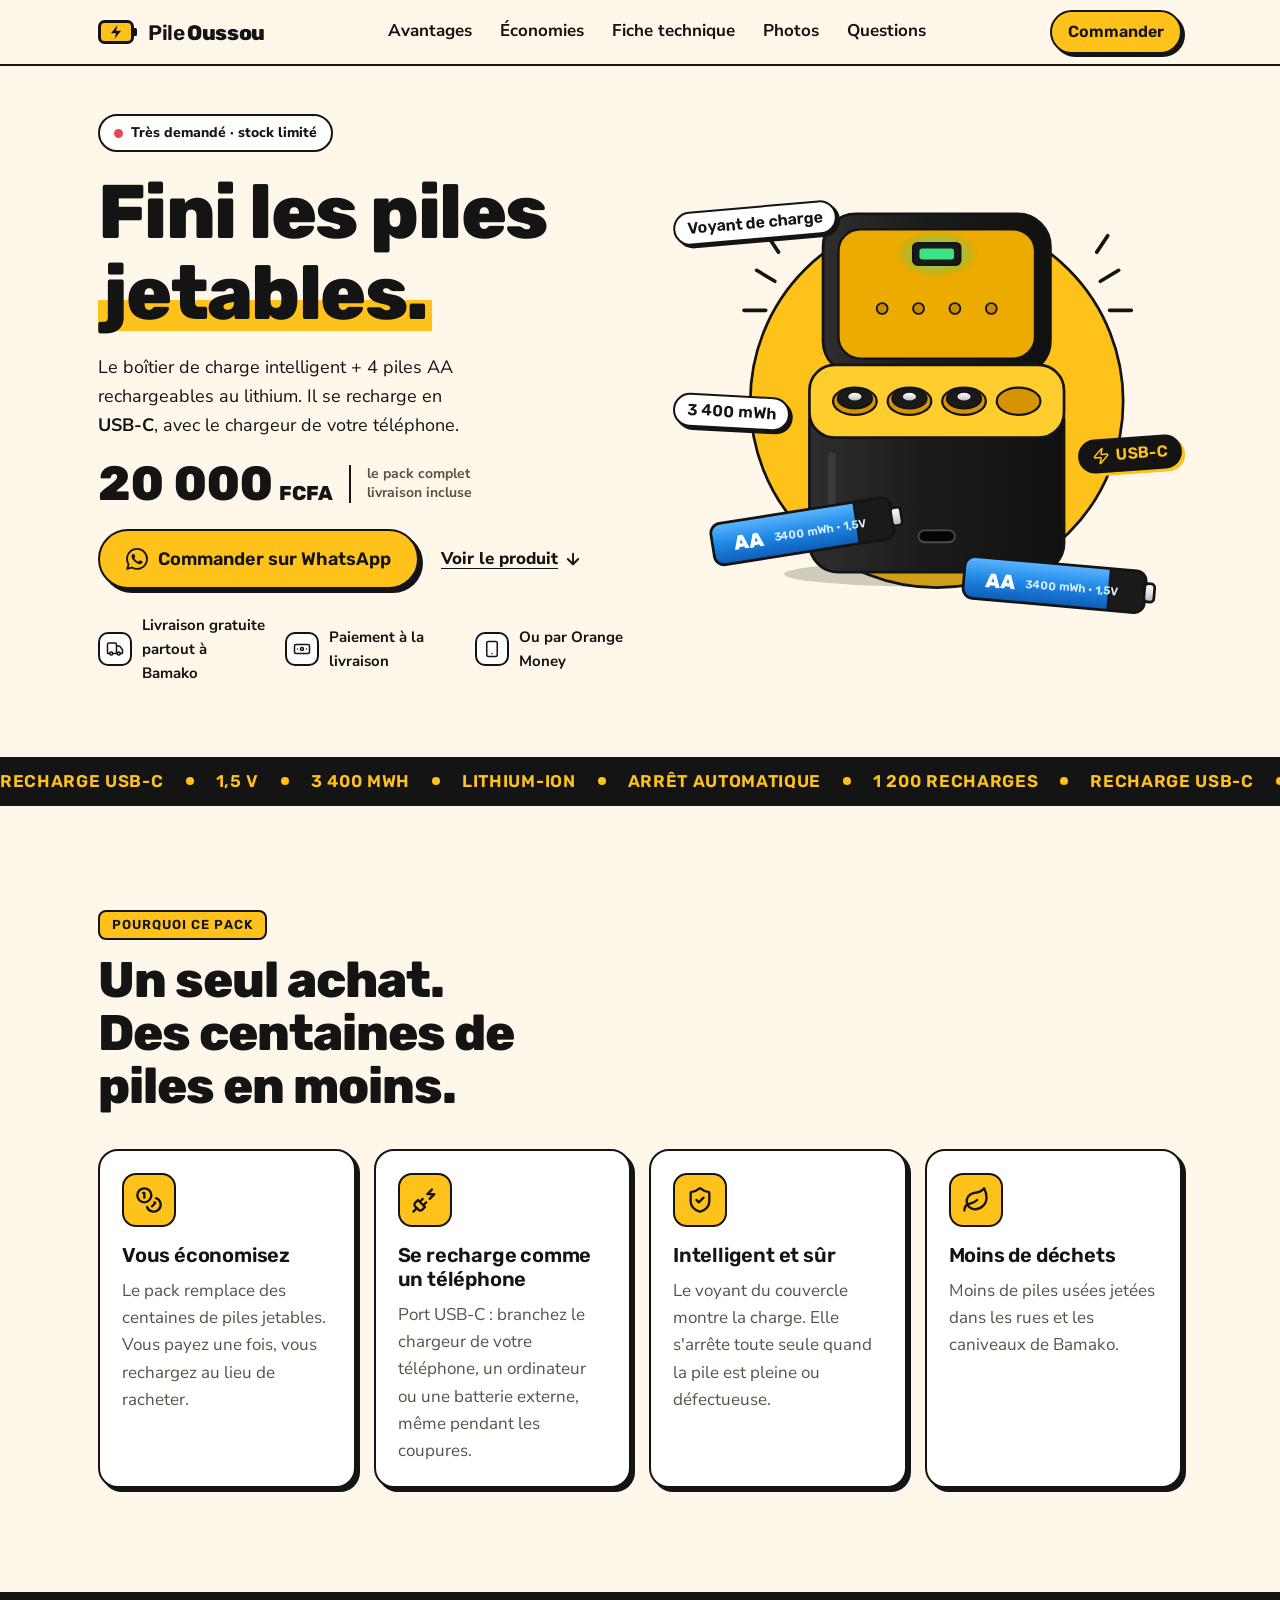
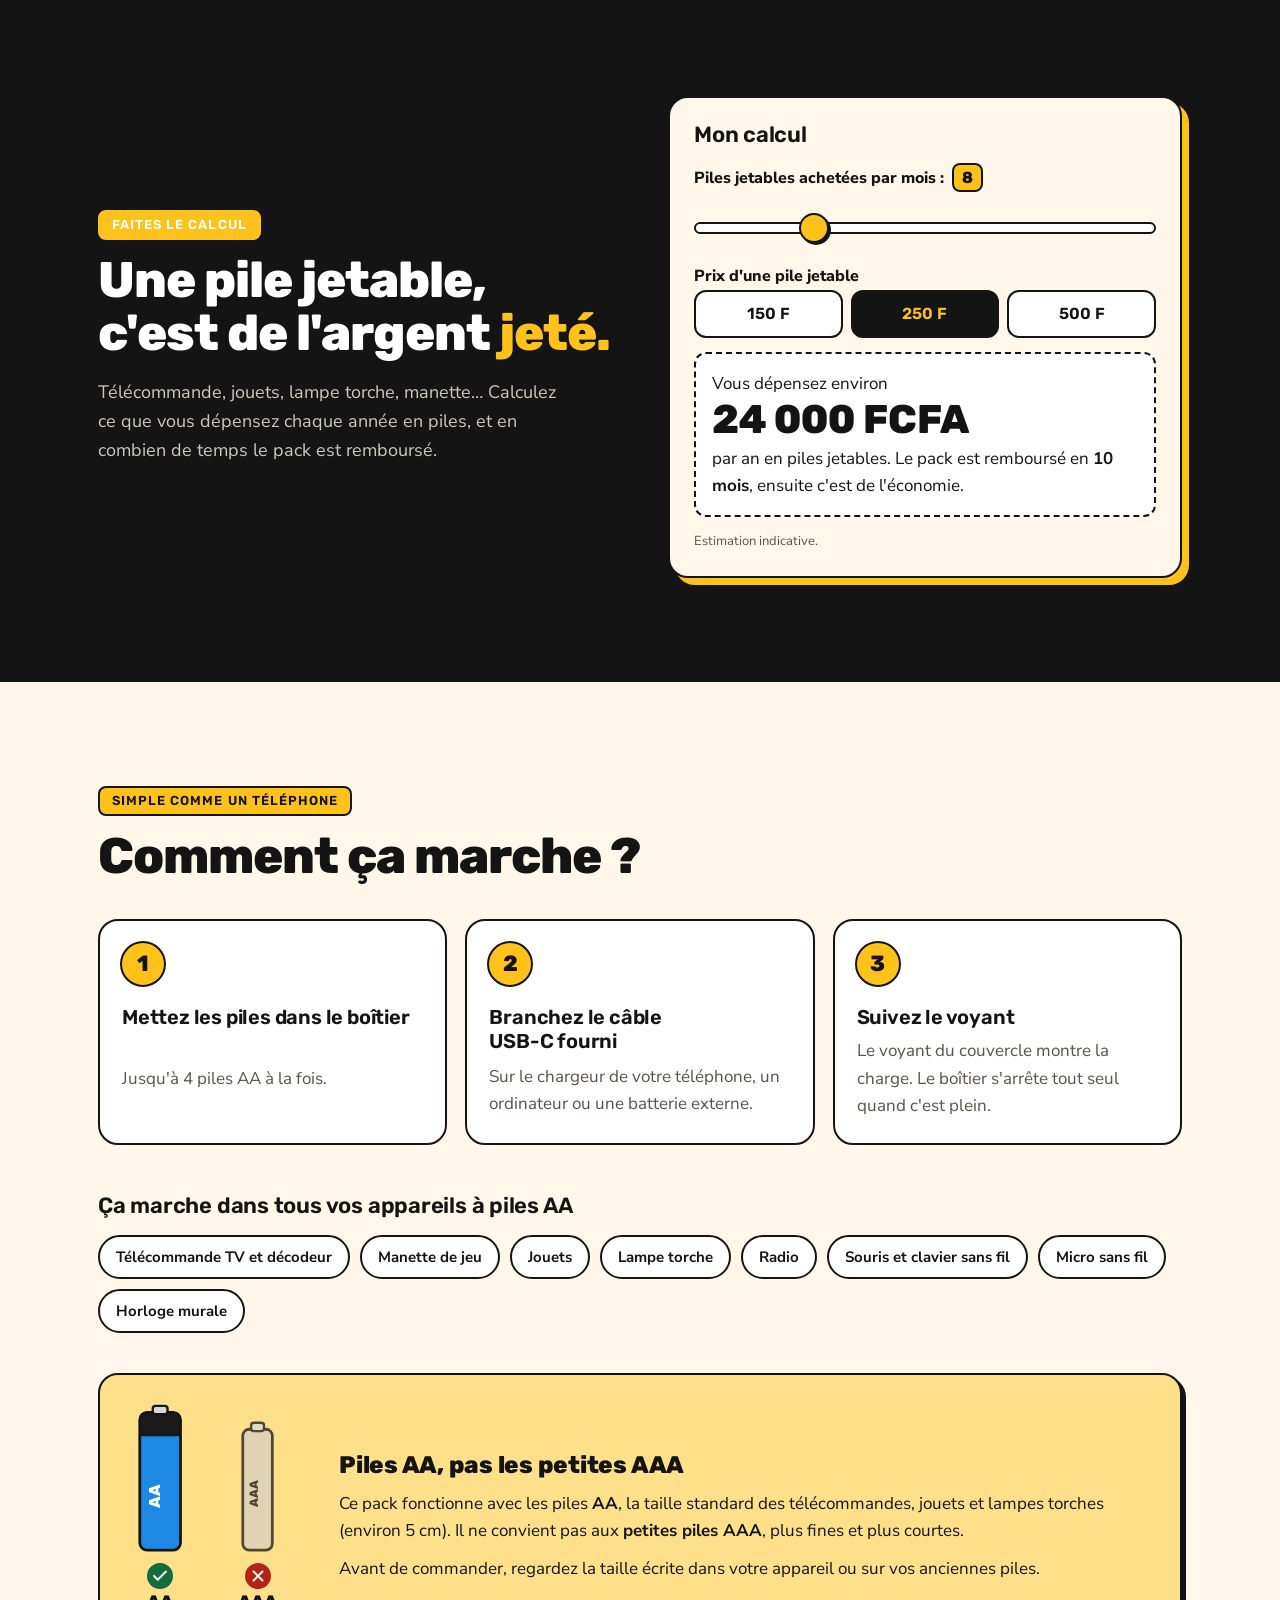
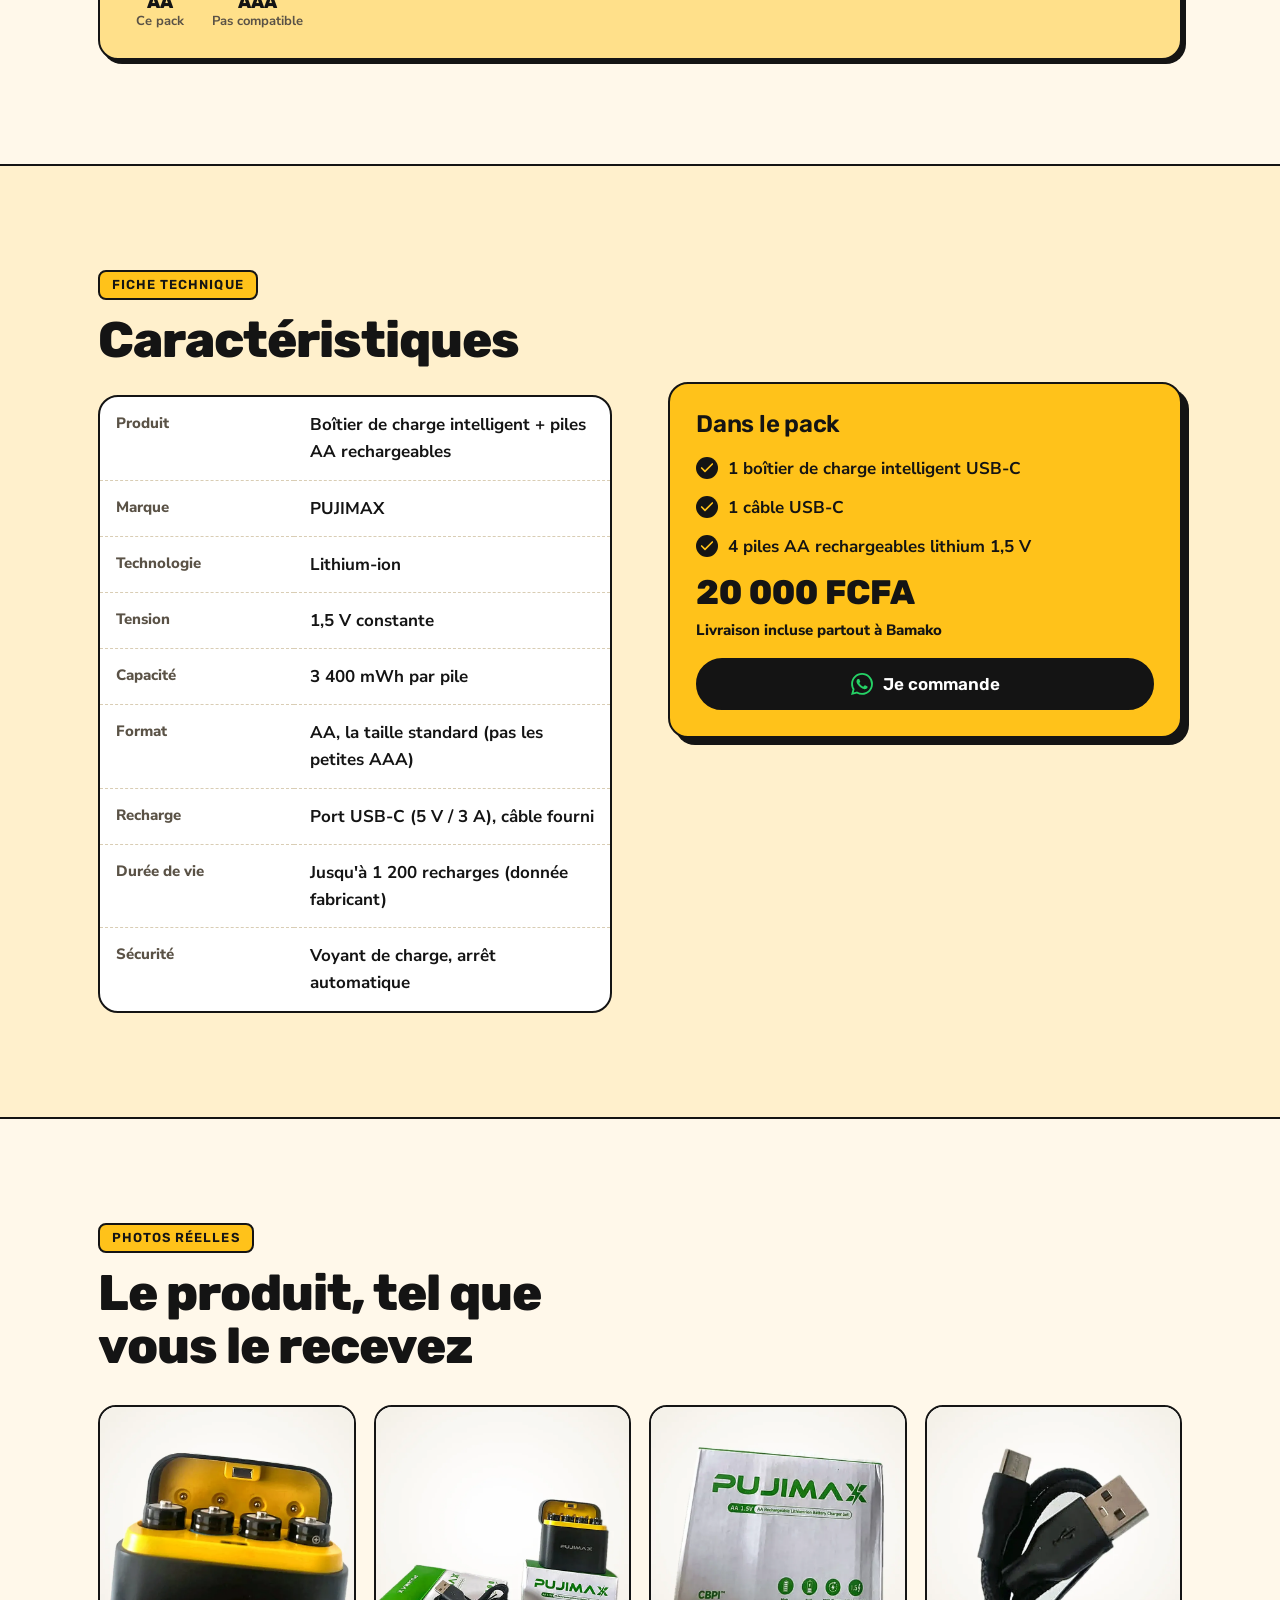
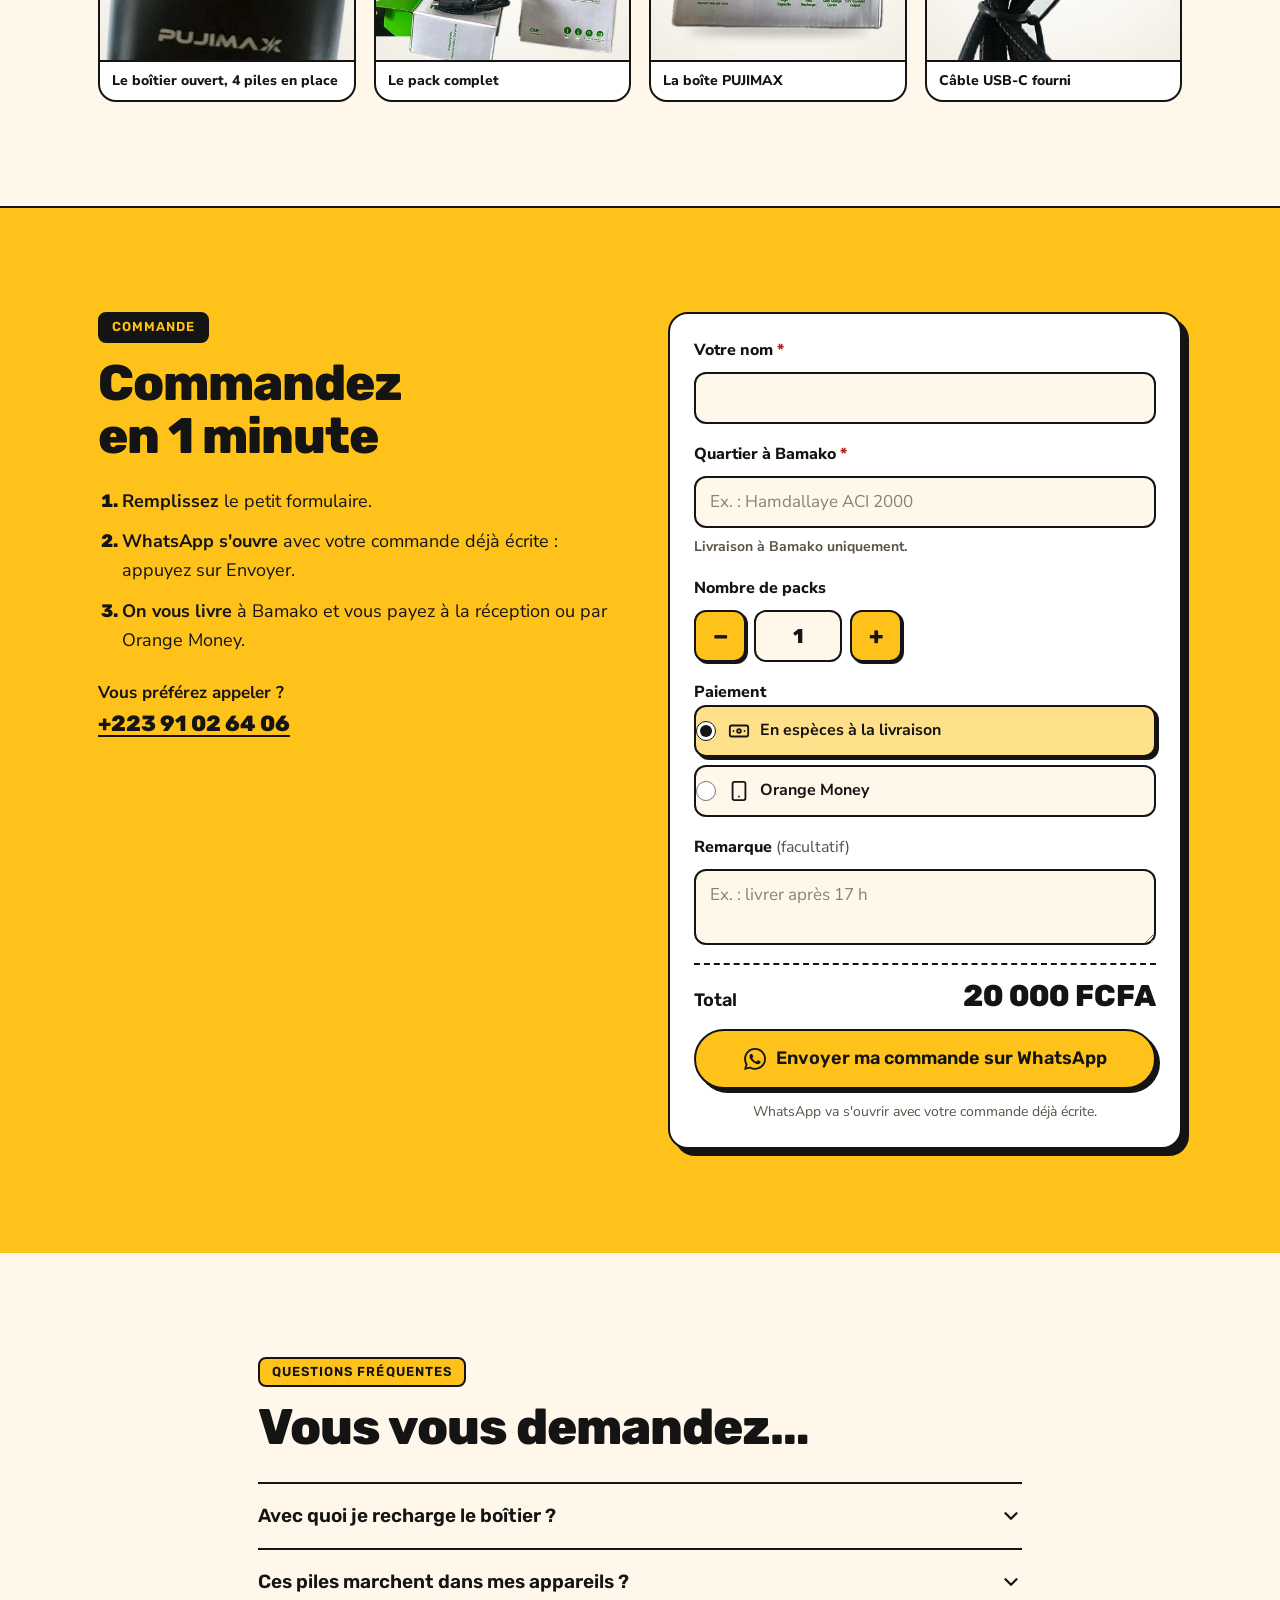
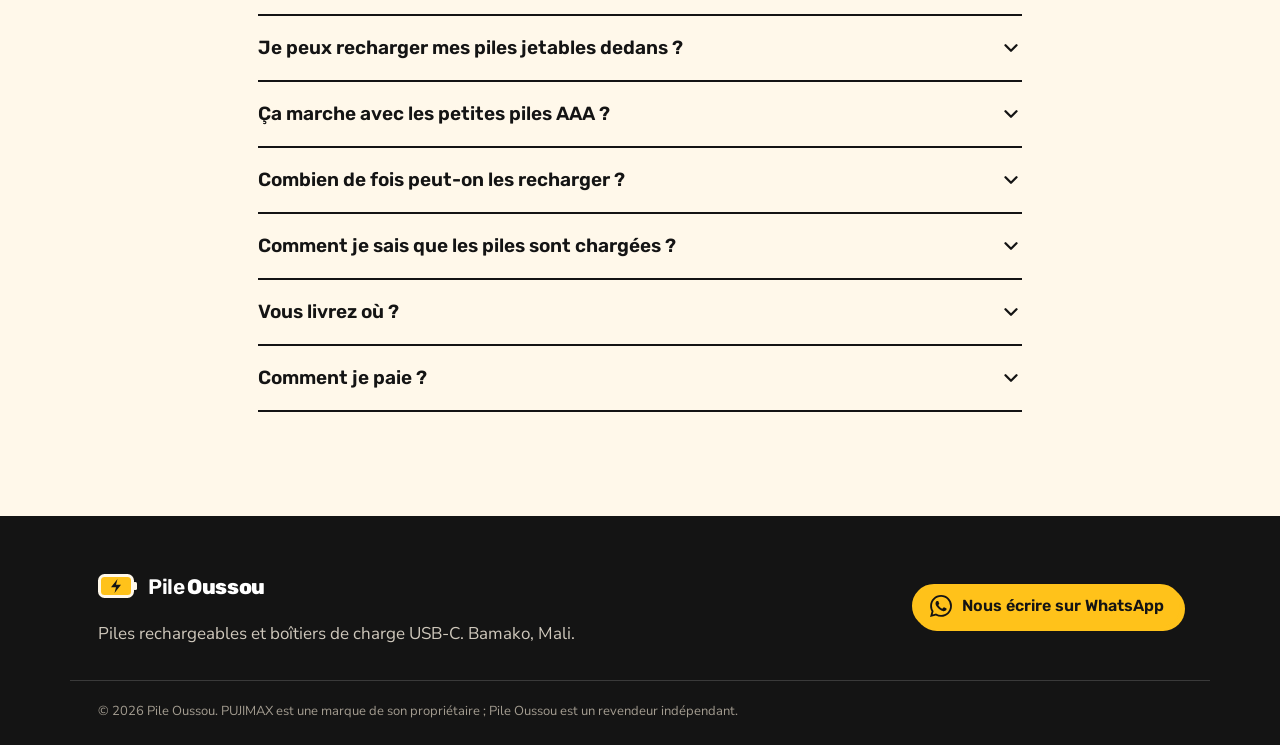
==== index.html @ 1f2e2980 "Vraies photos PUJIMAX retouchées, livraison incluse, câble USB-C fourni - Section photos remise avec" ====
<!doctype html>
<html lang="fr">
<head>
  <meta charset="utf-8">
  <meta name="viewport" content="width=device-width, initial-scale=1">
  <title>Pile Oussou — Piles AA rechargeables USB-C à Bamako</title>
  <meta name="description" content="Boîtier de charge intelligent USB-C + piles AA rechargeables au lithium. Arrêtez d'acheter des piles jetables. Livraison à Bamako, commande sur WhatsApp.">
  <meta name="theme-color" content="#FFF8EA">

  <!-- Aperçu quand le lien est partagé sur WhatsApp / Facebook.
       Si le site change d'adresse (nom de domaine), mettre à jour og:url et og:image. -->
  <meta property="og:type" content="website">
  <meta property="og:locale" content="fr_FR">
  <meta property="og:url" content="https://viudesdominique12-droid.github.io/pile-oussou/">
  <meta property="og:title" content="Fini les piles jetables — Pile Oussou, Bamako">
  <meta property="og:description" content="Boîtier de charge USB-C + piles AA rechargeables au lithium. Livraison à Bamako, commande sur WhatsApp.">
  <meta property="og:image" content="https://viudesdominique12-droid.github.io/pile-oussou/img/og-image.jpg">
  <meta property="og:image:width" content="1200">
  <meta property="og:image:height" content="630">

  <link rel="icon" href="img/favicon.svg" type="image/svg+xml">
  <link rel="preconnect" href="https://fonts.googleapis.com">
  <link rel="preconnect" href="https://fonts.gstatic.com" crossorigin>
  <link rel="stylesheet" href="https://fonts.googleapis.com/css2?family=Nunito+Sans:wght@400;700;800&family=Rubik:wght@600;800&display=swap">
  <link rel="stylesheet" href="styles.css">
</head>
<body>

<!-- Icônes (style Lucide, licence ISC) + logo WhatsApp -->
<svg width="0" height="0" style="position:absolute" aria-hidden="true">
  <defs>
    <symbol id="i-wa" viewBox="0 0 24 24"><path fill="currentColor" d="M17.47 14.38c-.3-.15-1.76-.87-2.03-.97-.27-.1-.47-.15-.67.15-.2.3-.77.97-.94 1.16-.17.2-.35.22-.64.07-.3-.15-1.26-.46-2.39-1.47-.88-.79-1.48-1.76-1.65-2.06-.17-.3-.02-.46.13-.6.13-.14.3-.35.45-.52.15-.17.2-.3.3-.5.1-.2.05-.37-.03-.52-.07-.15-.67-1.61-.92-2.2-.24-.58-.49-.5-.67-.51h-.57c-.2 0-.52.07-.79.37-.27.3-1.04 1.02-1.04 2.48 0 1.46 1.07 2.87 1.21 3.07.15.2 2.1 3.2 5.08 4.49.71.3 1.26.49 1.7.63.71.22 1.36.19 1.87.12.57-.09 1.76-.72 2-1.42.25-.69.25-1.29.18-1.41-.08-.13-.27-.2-.57-.35m-5.42 7.4h-.01a9.87 9.87 0 0 1-5.03-1.38l-.36-.21-3.74.98 1-3.65-.24-.37a9.86 9.86 0 0 1-1.51-5.26c0-5.45 4.44-9.88 9.89-9.88 2.64 0 5.12 1.03 6.99 2.9a9.82 9.82 0 0 1 2.89 6.99c0 5.45-4.44 9.88-9.88 9.88m8.41-18.3A11.82 11.82 0 0 0 12.05 0C5.5 0 .16 5.34.16 11.89c0 2.1.55 4.14 1.59 5.95L.06 24l6.3-1.65a11.88 11.88 0 0 0 5.68 1.45h.01c6.55 0 11.89-5.34 11.89-11.89a11.82 11.82 0 0 0-3.48-8.41"/></symbol>
    <symbol id="i-truck" viewBox="0 0 24 24" fill="none" stroke="currentColor" stroke-width="2" stroke-linecap="round" stroke-linejoin="round"><path d="M14 18V6a2 2 0 0 0-2-2H4a2 2 0 0 0-2 2v11a1 1 0 0 0 1 1h2"/><path d="M15 18H9"/><path d="M19 18h2a1 1 0 0 0 1-1v-3.65a1 1 0 0 0-.22-.62l-3.48-4.35A1 1 0 0 0 17.52 8H14"/><circle cx="17" cy="18" r="2"/><circle cx="7" cy="18" r="2"/></symbol>
    <symbol id="i-cash" viewBox="0 0 24 24" fill="none" stroke="currentColor" stroke-width="2" stroke-linecap="round" stroke-linejoin="round"><rect width="20" height="12" x="2" y="6" rx="2"/><circle cx="12" cy="12" r="2"/><path d="M6 12h.01M18 12h.01"/></symbol>
    <symbol id="i-phone" viewBox="0 0 24 24" fill="none" stroke="currentColor" stroke-width="2" stroke-linecap="round" stroke-linejoin="round"><rect width="14" height="20" x="5" y="2" rx="2"/><path d="M12 18h.01"/></symbol>
    <symbol id="i-coins" viewBox="0 0 24 24" fill="none" stroke="currentColor" stroke-width="2" stroke-linecap="round" stroke-linejoin="round"><circle cx="8" cy="8" r="6"/><path d="M18.09 10.37A6 6 0 1 1 10.34 18"/><path d="M7 6h1v4"/><path d="m16.71 13.88.7.71-2.82 2.82"/></symbol>
    <symbol id="i-plug" viewBox="0 0 24 24" fill="none" stroke="currentColor" stroke-width="2" stroke-linecap="round" stroke-linejoin="round"><path d="M6.3 20.3a2.4 2.4 0 0 0 3.4 0L12 18l-6-6-2.3 2.3a2.4 2.4 0 0 0 0 3.4Z"/><path d="m2 22 3-3"/><path d="M7.5 13.5 10 11"/><path d="M10.5 16.5 13 14"/><path d="m18 3-4 4h6l-4 4"/></symbol>
    <symbol id="i-shield" viewBox="0 0 24 24" fill="none" stroke="currentColor" stroke-width="2" stroke-linecap="round" stroke-linejoin="round"><path d="M20 13c0 5-3.5 7.5-7.66 8.95a1 1 0 0 1-.67-.01C7.5 20.5 4 18 4 13V6a1 1 0 0 1 1-1c2 0 4.5-1.2 6.24-2.72a1.17 1.17 0 0 1 1.52 0C14.51 3.81 17 5 19 5a1 1 0 0 1 1 1z"/><path d="m9 12 2 2 4-4"/></symbol>
    <symbol id="i-leaf" viewBox="0 0 24 24" fill="none" stroke="currentColor" stroke-width="2" stroke-linecap="round" stroke-linejoin="round"><path d="M11 20A7 7 0 0 1 9.8 6.1C15.5 5 17 4.48 19 2c1 2 2 4.18 2 8 0 5.5-4.78 10-10 10Z"/><path d="M2 21c0-3 1.85-5.36 5.08-6C9.5 14.52 12 13 13 12"/></symbol>
    <symbol id="i-zap" viewBox="0 0 24 24" fill="none" stroke="currentColor" stroke-width="2" stroke-linecap="round" stroke-linejoin="round"><path d="M4 14a1 1 0 0 1-.78-1.63l9.9-10.2a.5.5 0 0 1 .86.46l-1.92 6.02A1 1 0 0 0 13 10h7a1 1 0 0 1 .78 1.63l-9.9 10.2a.5.5 0 0 1-.86-.46l1.92-6.02A1 1 0 0 0 11 14z"/></symbol>
    <symbol id="i-chevron" viewBox="0 0 24 24" fill="none" stroke="currentColor" stroke-width="2.5" stroke-linecap="round" stroke-linejoin="round"><path d="m6 9 6 6 6-6"/></symbol>
    <symbol id="i-arrow" viewBox="0 0 24 24" fill="none" stroke="currentColor" stroke-width="2.5" stroke-linecap="round" stroke-linejoin="round"><path d="M12 5v14"/><path d="m19 12-7 7-7-7"/></symbol>
    <symbol id="i-alert" viewBox="0 0 24 24" fill="none" stroke="currentColor" stroke-width="2" stroke-linecap="round" stroke-linejoin="round"><circle cx="12" cy="12" r="10"/><path d="M12 8v4M12 16h.01"/></symbol>
    <symbol id="i-check" viewBox="0 0 24 24" fill="none" stroke="currentColor" stroke-width="2.5" stroke-linecap="round" stroke-linejoin="round"><path d="M20 6 9 17l-5-5"/></symbol>
    <symbol id="i-x" viewBox="0 0 24 24" fill="none" stroke="currentColor" stroke-width="2.5" stroke-linecap="round" stroke-linejoin="round"><path d="M18 6 6 18M6 6l12 12"/></symbol>
  </defs>
</svg>

<a class="skip-link" href="#contenu">Aller au contenu</a>

<header class="site-header">
  <div class="container site-header__inner">
    <a class="logo" href="#" aria-label="Pile Oussou, accueil">
      <svg class="logo__mark" viewBox="0 0 40 24" aria-hidden="true"><rect x="1.5" y="1.5" width="33" height="21" rx="5" fill="#FFC21A" stroke="#141414" stroke-width="3"/><rect x="35" y="8" width="4" height="8" rx="1.5" fill="#141414"/><path d="M19.5 5 13 13.2h5l-1.5 5.8 6.5-8.2h-5z" fill="#141414"/></svg>
      <span class="logo__text">Pile<b>Oussou</b></span>
    </a>
    <nav class="site-nav" aria-label="Navigation principale">
      <a href="#avantages">Avantages</a>
      <a href="#economie">Économies</a>
      <a href="#caracteristiques">Fiche technique</a>
      <a href="#photos">Photos</a>
      <a href="#faq">Questions</a>
    </nav>
    <a class="btn btn--sm" href="#commander">Commander</a>
  </div>
</header>

<main id="contenu">

  <!-- ============ HERO ============ -->
  <section class="hero">
    <div class="container hero__grid">
      <div class="hero__text">
        <p class="pill"><span class="pill__dot" aria-hidden="true"></span> Très demandé · stock limité</p>
        <h1>Fini les piles <span class="hl">jetables.</span></h1>
        <p class="hero__lead">Le boîtier de charge intelligent + <span data-piles>4</span> piles AA rechargeables au lithium. Il se recharge en <strong>USB-C</strong>, avec le chargeur de votre téléphone.</p>

        <div class="price-row">
          <p class="price"><span class="price__num" data-prix>20 000</span> <span class="price__cur">FCFA</span></p>
          <p class="price__note">le pack complet<br>livraison incluse</p>
        </div>

        <div class="hero__ctas">
          <a id="hero-cta" class="btn btn--lg" href="#commander">
            <svg class="ico" aria-hidden="true"><use href="#i-wa"/></svg> Commander sur WhatsApp
          </a>
          <a class="link-more" href="#avantages">Voir le produit <svg class="ico ico--sm" aria-hidden="true"><use href="#i-arrow"/></svg></a>
        </div>

        <ul class="trust">
          <li><svg class="ico" aria-hidden="true"><use href="#i-truck"/></svg> Livraison gratuite partout à Bamako</li>
          <li><svg class="ico" aria-hidden="true"><use href="#i-cash"/></svg> Paiement à la livraison</li>
          <li><svg class="ico" aria-hidden="true"><use href="#i-phone"/></svg> Ou par Orange Money</li>
        </ul>
      </div>

      <div class="hero__art">
        <svg viewBox="0 0 560 520" role="img" aria-labelledby="art-title">
          <title id="art-title">Illustration&nbsp;: boîtier de charge noir ouvert, intérieur jaune, avec des piles AA rechargeables</title>
          <defs>
            <linearGradient id="g-silver" x1="0" y1="0" x2="0" y2="1"><stop offset="0" stop-color="#fff"/><stop offset=".5" stop-color="#E2E2E2"/><stop offset="1" stop-color="#B5B5B5"/></linearGradient>
            <linearGradient id="g-body" x1="0" y1="0" x2="1" y2="0"><stop offset="0" stop-color="#2E2E2E"/><stop offset=".45" stop-color="#1B1B1B"/><stop offset="1" stop-color="#101010"/></linearGradient>
            <radialGradient id="g-led"><stop offset="0" stop-color="#8CFFBC"/><stop offset="1" stop-color="#22C55E" stop-opacity="0"/></radialGradient>
            <linearGradient id="g-blue" x1="0" y1="0" x2="0" y2="1"><stop offset="0" stop-color="#5DB6FF"/><stop offset=".5" stop-color="#1E88E5"/><stop offset="1" stop-color="#0D5BB5"/></linearGradient>
            <!-- pile PUJIMAX : corps bleu, bout noir, borne argentée -->
            <g id="pile">
              <rect x="0" y="0" width="200" height="46" rx="11" fill="url(#g-blue)"/>
              <path d="M160 0h29a11 11 0 0 1 11 11v24a11 11 0 0 1-11 11h-29z" fill="#1A1A1A"/>
              <rect x="0" y="0" width="200" height="46" rx="11" fill="none" stroke="#141414" stroke-width="3"/>
              <path d="M160 1.5v43" stroke="#141414" stroke-width="2"/>
              <rect x="199" y="13" width="11" height="20" rx="4" fill="url(#g-silver)" stroke="#141414" stroke-width="3"/>
              <text x="24" y="32" font-family="Rubik, sans-serif" font-weight="800" font-size="22" fill="#fff">AA</text>
              <text x="68" y="29" font-family="Rubik, sans-serif" font-weight="600" font-size="12.5" fill="#DCEEFF">3400 mWh · 1,5V</text>
            </g>
          </defs>

          <circle cx="290" cy="262" r="205" fill="#FFC21A" stroke="#141414" stroke-width="3"/>
          <g stroke="#141414" stroke-width="4" stroke-linecap="round" fill="none">
            <path d="M92 118l20 12M78 162h24M104 80l12 18"/>
            <path d="M490 118l-20 12M504 162h-24M478 80l-12 18"/>
          </g>
          <ellipse cx="290" cy="452" rx="168" ry="14" fill="#141414" opacity=".2"/>

          <!-- couvercle ouvert -->
          <rect x="165" y="56" width="250" height="176" rx="36" fill="url(#g-body)" stroke="#141414" stroke-width="3"/>
          <rect x="182" y="73" width="216" height="142" rx="24" fill="#EDAA00" stroke="#141414" stroke-width="2.5"/>
          <!-- voyant de charge (petite fenêtre en haut du couvercle, comme sur le vrai PUJIMAX) -->
          <ellipse class="led-glow" cx="290" cy="100" rx="46" ry="26" fill="url(#g-led)"/>
          <rect x="264" y="88" width="52" height="24" rx="5" fill="#1A1A1A" stroke="#141414" stroke-width="2.5"/>
          <rect class="led-glow" x="271" y="94" width="38" height="12" rx="3" fill="#3BE383"/>
          <g fill="#C78C00" stroke="#141414" stroke-width="2"><circle cx="230" cy="160" r="6"/><circle cx="270" cy="160" r="6"/><circle cx="310" cy="160" r="6"/><circle cx="350" cy="160" r="6"/></g>

          <!-- corps du boîtier -->
          <rect x="150" y="250" width="280" height="200" rx="32" fill="url(#g-body)" stroke="#141414" stroke-width="3"/>
          <rect x="170" y="318" width="9" height="96" rx="4.5" fill="#3A3A3A"/>
          <rect x="270" y="404" width="40" height="13" rx="6.5" fill="#050505" stroke="#4A4A4A" stroke-width="2"/>
          <rect x="150" y="222" width="280" height="80" rx="28" fill="#FFCD2E" stroke="#141414" stroke-width="3"/>
          <g fill="#D69500" stroke="#141414" stroke-width="2.5">
            <ellipse cx="200" cy="262" rx="24" ry="15"/><ellipse cx="260" cy="262" rx="24" ry="15"/><ellipse cx="320" cy="262" rx="24" ry="15"/><ellipse cx="380" cy="262" rx="24" ry="15"/>
          </g>
          <g stroke="#141414">
            <ellipse cx="200" cy="259" rx="19" ry="11" fill="#1A1A1A" stroke-width="2"/><ellipse cx="200" cy="257" rx="8" ry="5" fill="url(#g-silver)" stroke-width="1.5"/>
            <ellipse cx="260" cy="259" rx="19" ry="11" fill="#1A1A1A" stroke-width="2"/><ellipse cx="260" cy="257" rx="8" ry="5" fill="url(#g-silver)" stroke-width="1.5"/>
            <ellipse cx="320" cy="259" rx="19" ry="11" fill="#1A1A1A" stroke-width="2"/><ellipse cx="320" cy="257" rx="8" ry="5" fill="url(#g-silver)" stroke-width="1.5"/>
          </g>

          <!-- piles posées devant -->
          <use href="#pile" transform="translate(40 398) rotate(-9)"/>
          <use href="#pile" transform="translate(322 432) rotate(5)"/>
        </svg>
        <span class="tag tag--led">Voyant de charge</span>
        <span class="tag tag--mwh">3 400 mWh</span>
        <span class="tag tag--usb"><svg class="ico ico--sm" aria-hidden="true"><use href="#i-zap"/></svg> USB-C</span>
      </div>
    </div>
  </section>

  <div class="ticker" aria-hidden="true">
    <div class="ticker__track">
      <span>Recharge USB-C</span><i></i><span>1,5 V</span><i></i><span>3 400 mWh</span><i></i><span>Lithium-ion</span><i></i><span>Arrêt automatique</span><i></i><span>1 200 recharges</span><i></i>
      <span>Recharge USB-C</span><i></i><span>1,5 V</span><i></i><span>3 400 mWh</span><i></i><span>Lithium-ion</span><i></i><span>Arrêt automatique</span><i></i><span>1 200 recharges</span><i></i>
    </div>
  </div>

  <!-- ============ AVANTAGES ============ -->
  <section id="avantages" class="section">
    <div class="container">
      <p class="eyebrow">Pourquoi ce pack</p>
      <h2>Un seul achat. Des centaines de piles en moins.</h2>
      <div class="cards">
        <article class="card">
          <span class="card__icon"><svg aria-hidden="true"><use href="#i-coins"/></svg></span>
          <h3>Vous économisez</h3>
          <p>Le pack remplace des centaines de piles jetables. Vous payez une fois, vous rechargez au lieu de racheter.</p>
        </article>
        <article class="card">
          <span class="card__icon"><svg aria-hidden="true"><use href="#i-plug"/></svg></span>
          <h3>Se recharge comme un téléphone</h3>
          <p>Port USB-C&nbsp;: branchez le chargeur de votre téléphone, un ordinateur ou une batterie externe, même pendant les coupures.</p>
        </article>
        <article class="card">
          <span class="card__icon"><svg aria-hidden="true"><use href="#i-shield"/></svg></span>
          <h3>Intelligent et sûr</h3>
          <p>Le voyant du couvercle montre la charge. Elle s'arrête toute seule quand la pile est pleine ou défectueuse.</p>
        </article>
        <article class="card">
          <span class="card__icon"><svg aria-hidden="true"><use href="#i-leaf"/></svg></span>
          <h3>Moins de déchets</h3>
          <p>Moins de piles usées jetées dans les rues et les caniveaux de Bamako.</p>
        </article>
      </div>
    </div>
  </section>

  <!-- ============ ÉCONOMIES ============ -->
  <section id="economie" class="section section--dark">
    <div class="container split">
      <div>
        <p class="eyebrow eyebrow--light">Faites le calcul</p>
        <h2>Une pile jetable, c'est de l'argent <span class="hl">jeté.</span></h2>
        <p class="lead-light">Télécommande, jouets, lampe torche, manette… Calculez ce que vous dépensez chaque année en piles, et en combien de temps le pack est remboursé.</p>
      </div>

      <div class="calc" role="group" aria-labelledby="calc-title">
        <h3 id="calc-title" class="calc__title">Mon calcul</h3>

        <label class="calc__label" for="calc-qte">Piles jetables achetées par mois&nbsp;: <output id="calc-qte-out" for="calc-qte">8</output></label>
        <input id="calc-qte" class="range" type="range" min="1" max="30" step="1" value="8">

        <fieldset class="calc__prix">
          <legend class="calc__label">Prix d'une pile jetable</legend>
          <div class="segmented">
            <label><input type="radio" name="prix-pile" value="150"> <span>150 F</span></label>
            <label><input type="radio" name="prix-pile" value="250" checked> <span>250 F</span></label>
            <label><input type="radio" name="prix-pile" value="500"> <span>500 F</span></label>
          </div>
        </fieldset>

        <div class="calc__result" aria-live="polite">
          <p>Vous dépensez environ</p>
          <p class="calc__big"><span id="calc-annuel">24 000</span> FCFA</p>
          <p>par an en piles jetables. Le pack est remboursé en <strong id="calc-retour">10 mois</strong>, ensuite c'est de l'économie.</p>
        </div>
        <p class="calc__note">Estimation indicative.</p>
      </div>
    </div>
  </section>

  <!-- ============ COMMENT ÇA MARCHE ============ -->
  <section id="comment" class="section">
    <div class="container">
      <p class="eyebrow">Simple comme un téléphone</p>
      <h2>Comment ça marche&nbsp;?</h2>
      <ol class="steps">
        <li class="step">
          <span class="step__num">1</span>
          <h3>Mettez les piles dans le boîtier</h3>
          <p>Jusqu'à 4 piles AA à la fois.</p>
        </li>
        <li class="step">
          <span class="step__num">2</span>
          <h3>Branchez le câble USB-C fourni</h3>
          <p>Sur le chargeur de votre téléphone, un ordinateur ou une batterie externe.</p>
        </li>
        <li class="step">
          <span class="step__num">3</span>
          <h3>Suivez le voyant</h3>
          <p>Le voyant du couvercle montre la charge. Le boîtier s'arrête tout seul quand c'est plein.</p>
        </li>
      </ol>

      <h3 class="subhead">Ça marche dans tous vos appareils à piles AA</h3>
      <ul class="chips">
        <li>Télécommande TV et décodeur</li>
        <li>Manette de jeu</li>
        <li>Jouets</li>
        <li>Lampe torche</li>
        <li>Radio</li>
        <li>Souris et clavier sans fil</li>
        <li>Micro sans fil</li>
        <li>Horloge murale</li>
      </ul>

      <!-- Encadré AA / AAA : des clients ont déjà confondu avec les « petites piles » AAA -->
      <div class="aa-note">
        <div class="aa-note__sizes" aria-hidden="true">
          <figure class="size size--ok">
            <!-- AA à l'échelle : 14,5 × 50,5 mm -->
            <svg class="size__pile size__pile--aa" viewBox="0 0 50 162">
              <rect x="3" y="10" width="44" height="149" rx="8" fill="#1E88E5"/>
              <path d="M3 18a8 8 0 0 1 8-8h28a8 8 0 0 1 8 8v18H3z" fill="#1A1A1A"/>
              <rect x="3" y="10" width="44" height="149" rx="8" fill="none" stroke="#141414" stroke-width="3"/>
              <rect x="17" y="3" width="16" height="9" rx="3" fill="#D9D9D9" stroke="#141414" stroke-width="2.5"/>
              <text x="25" y="100" transform="rotate(-90 25 100)" text-anchor="middle" font-family="Rubik, sans-serif" font-weight="800" font-size="17" fill="#fff">AA</text>
            </svg>
            <figcaption><svg class="ico ico--sm"><use href="#i-check"/></svg> AA<small>Ce pack</small></figcaption>
          </figure>
          <figure class="size size--no">
            <!-- AAA à la même échelle : 10,5 × 44,5 mm -->
            <svg class="size__pile size__pile--aaa" viewBox="0 0 38 144">
              <rect x="3" y="10" width="32" height="131" rx="7" fill="#D6CFC2" stroke="#141414" stroke-width="3"/>
              <rect x="12" y="3" width="14" height="9" rx="3" fill="#D9D9D9" stroke="#141414" stroke-width="2.5"/>
              <text x="19" y="80" transform="rotate(-90 19 80)" text-anchor="middle" font-family="Rubik, sans-serif" font-weight="800" font-size="13" fill="#141414">AAA</text>
            </svg>
            <figcaption><svg class="ico ico--sm"><use href="#i-x"/></svg> AAA<small>Pas compatible</small></figcaption>
          </figure>
        </div>
        <div class="aa-note__text">
          <h3>Piles AA, pas les petites AAA</h3>
          <p>Ce pack fonctionne avec les piles <strong>AA</strong>, la taille standard des télécommandes, jouets et lampes torches (environ 5&nbsp;cm). Il ne convient pas aux <strong>petites piles AAA</strong>, plus fines et plus courtes.</p>
          <p>Avant de commander, regardez la taille écrite dans votre appareil ou sur vos anciennes piles.</p>
        </div>
      </div>
    </div>
  </section>

  <!-- ============ CARACTÉRISTIQUES ============ -->
  <section id="caracteristiques" class="section section--tint">
    <div class="container split split--top">
      <div>
        <p class="eyebrow">Fiche technique</p>
        <h2>Caractéristiques</h2>
        <table class="specs">
          <caption class="sr-only">Caractéristiques du pack</caption>
          <tbody>
            <tr><th scope="row">Produit</th><td>Boîtier de charge intelligent + piles AA rechargeables</td></tr>
            <tr><th scope="row">Marque</th><td>PUJIMAX</td></tr>
            <tr><th scope="row">Technologie</th><td>Lithium-ion</td></tr>
            <tr><th scope="row">Tension</th><td>1,5 V constante</td></tr>
            <tr><th scope="row">Capacité</th><td>3 400 mWh par pile</td></tr>
            <tr><th scope="row">Format</th><td>AA, la taille standard (pas les petites AAA)</td></tr>
            <tr><th scope="row">Recharge</th><td>Port USB-C (5 V / 3 A), câble fourni</td></tr>
            <tr><th scope="row">Durée de vie</th><td>Jusqu'à 1 200 recharges (donnée fabricant)</td></tr>
            <tr><th scope="row">Sécurité</th><td>Voyant de charge, arrêt automatique</td></tr>
          </tbody>
        </table>
      </div>
      <aside class="box">
        <h3>Dans le pack</h3>
        <ul class="checklist">
          <li><svg class="ico" aria-hidden="true"><use href="#i-check"/></svg> <span>1 boîtier de charge intelligent USB-C</span></li>
          <li><svg class="ico" aria-hidden="true"><use href="#i-check"/></svg> <span>1 câble USB-C</span></li>
          <li><svg class="ico" aria-hidden="true"><use href="#i-check"/></svg> <span><span data-piles>4</span> piles AA rechargeables lithium 1,5 V</span></li>
        </ul>
        <p class="box__price"><span data-prix>20 000</span> FCFA</p>
        <p class="box__note">Livraison incluse partout à Bamako</p>
        <a class="btn btn--dark btn--block" href="#commander"><svg class="ico" aria-hidden="true"><use href="#i-wa"/></svg> Je commande</a>
      </aside>
    </div>
  </section>

  <!-- ============ PHOTOS ============ -->
  <section id="photos" class="section">
    <div class="container">
      <p class="eyebrow">Photos réelles</p>
      <h2>Le produit, tel que vous le recevez</h2>
      <div class="gallery">
        <figure>
          <img src="img/boitier-ouvert.webp" width="800" height="800" loading="lazy" decoding="async" alt="Boîtier de charge PUJIMAX ouvert, intérieur jaune, avec quatre piles AA en place">
          <figcaption>Le boîtier ouvert, 4 piles en place</figcaption>
        </figure>
        <figure>
          <img src="img/pack-complet.webp" width="800" height="800" loading="lazy" decoding="async" alt="Le pack complet&nbsp;: boîtier PUJIMAX posé sur sa boîte, à côté du câble USB-C">
          <figcaption>Le pack complet</figcaption>
        </figure>
        <figure>
          <img src="img/boite.webp" width="800" height="800" loading="lazy" decoding="async" alt="Boîte PUJIMAX AA 1,5 V Rechargeable Lithium-ion Battery Charger Set">
          <figcaption>La boîte PUJIMAX</figcaption>
        </figure>
        <figure>
          <img src="img/cable-usb-c.webp" width="800" height="800" loading="lazy" decoding="async" alt="Câble USB-A vers USB-C noir fourni dans le pack">
          <figcaption>Câble USB-C fourni</figcaption>
        </figure>
      </div>
    </div>
  </section>

  <!-- ============ COMMANDER ============ -->
  <section id="commander" class="section section--yellow">
    <div class="container split split--top">
      <div class="order-intro">
        <p class="eyebrow eyebrow--dark">Commande</p>
        <h2>Commandez en 1 minute</h2>
        <ol class="howto">
          <li><b>Remplissez</b> le petit formulaire.</li>
          <li><b>WhatsApp s'ouvre</b> avec votre commande déjà écrite&nbsp;: appuyez sur Envoyer.</li>
          <li><b>On vous livre</b> à Bamako et vous payez à la réception ou par Orange Money.</li>
        </ol>
        <p class="order-alt">Vous préférez appeler&nbsp;?<br><a data-tel href="tel:+22391026406">+223 91 02 64 06</a></p>
      </div>

      <form id="form-commande" class="order" novalidate>
        <div class="field">
          <label for="f-nom">Votre nom <span class="req" aria-hidden="true">*</span></label>
          <input id="f-nom" name="nom" type="text" autocomplete="name" required aria-describedby="f-nom-err">
          <p class="field__err" id="f-nom-err" hidden><svg class="ico ico--sm" aria-hidden="true"><use href="#i-alert"/></svg> Indiquez votre nom pour la livraison.</p>
        </div>

        <div class="field">
          <label for="f-quartier">Quartier à Bamako <span class="req" aria-hidden="true">*</span></label>
          <input id="f-quartier" name="quartier" type="text" autocomplete="address-level3" placeholder="Ex.&nbsp;: Hamdallaye ACI 2000" required aria-describedby="f-quartier-help f-quartier-err">
          <p class="field__help" id="f-quartier-help">Livraison à Bamako uniquement.</p>
          <p class="field__err" id="f-quartier-err" hidden><svg class="ico ico--sm" aria-hidden="true"><use href="#i-alert"/></svg> Indiquez votre quartier pour qu'on vous livre.</p>
        </div>

        <div class="field">
          <span class="field__label" id="qte-label">Nombre de packs</span>
          <div class="stepper" role="group" aria-labelledby="qte-label">
            <button type="button" class="stepper__btn" data-step="-1" aria-label="Retirer un pack">−</button>
            <input id="f-qte" name="qte" type="number" inputmode="numeric" min="1" max="20" value="1" aria-labelledby="qte-label">
            <button type="button" class="stepper__btn" data-step="1" aria-label="Ajouter un pack">+</button>
          </div>
        </div>

        <fieldset class="field">
          <legend class="field__label">Paiement</legend>
          <div class="choices">
            <label class="choice"><input type="radio" name="paiement" value="En espèces à la livraison" checked> <span><svg class="ico" aria-hidden="true"><use href="#i-cash"/></svg> En espèces à la livraison</span></label>
            <label class="choice"><input type="radio" name="paiement" value="Orange Money"> <span><svg class="ico" aria-hidden="true"><use href="#i-phone"/></svg> Orange Money</span></label>
          </div>
        </fieldset>

        <div class="field">
          <label for="f-note">Remarque <span class="opt">(facultatif)</span></label>
          <textarea id="f-note" name="note" rows="2" placeholder="Ex.&nbsp;: livrer après 17 h"></textarea>
        </div>

        <div class="total">
          <span>Total</span>
          <strong><span id="total">20 000</span> FCFA</strong>
        </div>

        <button type="submit" class="btn btn--lg btn--block">
          <svg class="ico" aria-hidden="true"><use href="#i-wa"/></svg> Envoyer ma commande sur WhatsApp
        </button>
        <p class="order__help">WhatsApp va s'ouvrir avec votre commande déjà écrite.</p>
        <p class="order__ok" id="order-ok" role="status" hidden>
          <svg class="ico" aria-hidden="true"><use href="#i-check"/></svg>
          <span>WhatsApp s'ouvre… Si rien ne se passe, <a id="order-ok-link" href="#">appuyez ici</a>.</span>
        </p>
      </form>
    </div>
  </section>

  <!-- ============ FAQ ============ -->
  <section id="faq" class="section">
    <div class="container container--narrow">
      <p class="eyebrow">Questions fréquentes</p>
      <h2>Vous vous demandez…</h2>
      <div class="faq">
        <details>
          <summary>Avec quoi je recharge le boîtier&nbsp;?<svg class="ico" aria-hidden="true"><use href="#i-chevron"/></svg></summary>
          <p>Avec le câble USB-C fourni, branché sur le chargeur de votre téléphone, un ordinateur ou une batterie externe (powerbank). Pratique pendant les coupures de courant.</p>
        </details>
        <details>
          <summary>Ces piles marchent dans mes appareils&nbsp;?<svg class="ico" aria-hidden="true"><use href="#i-chevron"/></svg></summary>
          <p>Oui. Ce sont des piles AA standard de 1,5 V, le même format que les piles jetables classiques (LR6). Elles vont partout où vont les piles AA.</p>
        </details>
        <details>
          <summary>Je peux recharger mes piles jetables dedans&nbsp;?<svg class="ico" aria-hidden="true"><use href="#i-chevron"/></svg></summary>
          <p>Non, jamais. Le boîtier recharge uniquement les piles AA lithium rechargeables de 1,5&nbsp;V, comme celles du pack. Recharger une pile jetable peut la faire couler ou chauffer.</p>
        </details>
        <details>
          <summary>Ça marche avec les petites piles AAA&nbsp;?<svg class="ico" aria-hidden="true"><use href="#i-chevron"/></svg></summary>
          <p>Non. Le boîtier et les piles sont au format AA (environ 5&nbsp;cm). Si votre appareil prend des petites piles AAA, ce pack ne convient pas.</p>
        </details>
        <details>
          <summary>Combien de fois peut-on les recharger&nbsp;?<svg class="ico" aria-hidden="true"><use href="#i-chevron"/></svg></summary>
          <p>Jusqu'à 1 200 fois d'après le fabricant. C'est pour ça qu'un seul pack remplace des centaines de piles jetables.</p>
        </details>
        <details>
          <summary>Comment je sais que les piles sont chargées&nbsp;?<svg class="ico" aria-hidden="true"><use href="#i-chevron"/></svg></summary>
          <p>Le voyant du couvercle montre la charge. Le boîtier coupe la charge tout seul quand la pile est pleine, ou si elle est défectueuse.</p>
        </details>
        <details>
          <summary>Vous livrez où&nbsp;?<svg class="ico" aria-hidden="true"><use href="#i-chevron"/></svg></summary>
          <p>Partout à Bamako, et la livraison est incluse dans le prix. Pour le moment, nous livrons uniquement à Bamako.</p>
        </details>
        <details>
          <summary>Comment je paie&nbsp;?<svg class="ico" aria-hidden="true"><use href="#i-chevron"/></svg></summary>
          <p>En espèces à la livraison, ou par Orange Money. Vous choisissez dans le formulaire de commande.</p>
        </details>
      </div>
    </div>
  </section>

</main>

<footer class="site-footer">
  <div class="container site-footer__inner">
    <div>
      <a class="logo logo--light" href="#" aria-label="Pile Oussou, retour en haut">
        <svg class="logo__mark" viewBox="0 0 40 24" aria-hidden="true"><rect x="1.5" y="1.5" width="33" height="21" rx="5" fill="#FFC21A" stroke="#FFF8EA" stroke-width="3"/><rect x="35" y="8" width="4" height="8" rx="1.5" fill="#FFF8EA"/><path d="M19.5 5 13 13.2h5l-1.5 5.8 6.5-8.2h-5z" fill="#141414"/></svg>
        <span class="logo__text">Pile<b>Oussou</b></span>
      </a>
      <p>Piles rechargeables et boîtiers de charge USB-C. Bamako, Mali.</p>
    </div>
    <div class="site-footer__contact">
      <a class="btn btn--sm" data-wa href="#commander"><svg class="ico" aria-hidden="true"><use href="#i-wa"/></svg> Nous écrire sur WhatsApp</a>
    </div>
  </div>
  <div class="container site-footer__legal">
    <p>© <span id="annee">2026</span> Pile Oussou. PUJIMAX est une marque de son propriétaire&nbsp;; Pile Oussou est un revendeur indépendant.</p>
  </div>
</footer>

<!-- Barre de commande fixe (mobile) -->
<div class="sticky-cta" id="sticky-cta" aria-hidden="true">
  <p class="sticky-cta__price"><span><span data-prix>20 000</span> FCFA</span><small>livraison incluse à Bamako</small></p>
  <a class="btn btn--sm" href="#commander" tabindex="-1"><svg class="ico" aria-hidden="true"><use href="#i-wa"/></svg> Commander</a>
</div>

<script src="main.js" defer></script>
</body>
</html>
---- styles.css ----
/* =========================================================
   Pile Oussou — page de vente
   Couleurs tirées du produit : noir mat + jaune.
   ========================================================= */

:root {
  --ink: #141414;
  --paper: #FFF8EA;
  --tint: #FFF0CC;
  --card: #FFFFFF;
  --yellow: #FFC21A;
  --yellow-soft: #FFE08A;
  --muted: #5A5246;
  --on-dark-muted: #CFC8BC;
  --error: #B42318;
  --success: #146C3C;
  --focus: #1D4ED8;

  --font-head: "Rubik", system-ui, -apple-system, "Segoe UI", Roboto, sans-serif;
  --font-body: "Nunito Sans", system-ui, -apple-system, "Segoe UI", Roboto, sans-serif;

  --border: 2.5px solid var(--ink);
  --radius-sm: 12px;
  --radius: 20px;
  --shadow: 4px 4px 0 var(--ink);
  --shadow-lg: 7px 7px 0 var(--ink);

  --gutter: 20px;
  --max: 1140px;
  --section-y: clamp(56px, 9vw, 104px);
  --ease: cubic-bezier(.2, .8, .2, 1);

  color-scheme: light;
}

*, *::before, *::after { box-sizing: border-box; }

html {
  scroll-behavior: smooth;
  scroll-padding-top: 76px;
  -webkit-text-size-adjust: 100%;
}

body {
  margin: 0;
  background: var(--paper);
  color: var(--ink);
  font: 400 17px/1.6 var(--font-body);
  overflow-x: hidden;
}

img, svg { display: block; max-width: 100%; }
a { color: inherit; }
p { margin: 0; }

h1, h2, h3 {
  margin: 0;
  font-family: var(--font-head);
  font-weight: 800;
  line-height: 1.06;
  letter-spacing: -0.02em;
  text-wrap: balance;
}
h1 { font-size: clamp(42px, 11vw, 76px); }
h2 { font-size: clamp(30px, 6.4vw, 50px); max-width: 18ch; }
h3 { font-size: 20px; font-weight: 600; line-height: 1.2; letter-spacing: -0.01em; }

:focus-visible { outline: 3px solid var(--focus); outline-offset: 3px; }

.sr-only {
  position: absolute; width: 1px; height: 1px; padding: 0; margin: -1px;
  overflow: hidden; clip: rect(0 0 0 0); white-space: nowrap; border: 0;
}

.skip-link {
  position: absolute; left: 12px; top: -60px; z-index: 100;
  background: var(--ink); color: #fff; padding: 10px 16px; border-radius: 8px;
  text-decoration: none; font-weight: 700;
}
.skip-link:focus { top: 12px; }

.container { width: 100%; max-width: var(--max); margin-inline: auto; padding-inline: var(--gutter); }
.container--narrow { max-width: 820px; }

.ico { width: 22px; height: 22px; flex: none; }
.ico--sm { width: 18px; height: 18px; }

/* Surlignage jaune sous un mot */
.hl {
  background: linear-gradient(transparent 58%, var(--yellow) 58%, var(--yellow) 92%, transparent 92%);
  padding-inline: .06em;
}
.section--dark .hl { background: none; color: var(--yellow); padding: 0; }

/* ---------- Boutons ---------- */
.btn {
  display: inline-flex; align-items: center; justify-content: center; gap: 10px;
  min-height: 52px; padding: 12px 22px;
  border: var(--border); border-radius: 999px;
  background: var(--yellow); color: var(--ink);
  font: 600 17px/1.15 var(--font-head);
  text-decoration: none; text-align: center;
  box-shadow: var(--shadow);
  cursor: pointer; touch-action: manipulation;
  transition: transform .15s var(--ease), box-shadow .15s var(--ease), background-color .15s;
}
.btn:hover { transform: translate(-2px, -2px); box-shadow: 6px 6px 0 var(--ink); }
.btn:active { transform: translate(3px, 3px); box-shadow: 1px 1px 0 var(--ink); }
.btn--lg { min-height: 60px; padding: 16px 26px; font-size: 18px; }
.btn--sm { min-height: 44px; padding: 8px 16px; font-size: 16px; box-shadow: 3px 3px 0 var(--ink); }
.btn--sm:hover { box-shadow: 4px 4px 0 var(--ink); }
.btn--dark { background: var(--ink); color: #fff; box-shadow: 4px 4px 0 var(--yellow); }
.btn--dark:hover { box-shadow: 6px 6px 0 var(--yellow); }
.btn--dark .ico { color: #25D366; }
.btn--block { width: 100%; }

.link-more {
  display: inline-flex; align-items: center; gap: 6px;
  min-height: 44px; font-weight: 800; text-underline-offset: 4px;
}

/* ---------- En-tête ---------- */
.site-header {
  position: sticky; top: 0; z-index: 50;
  background: rgba(255, 248, 234, .94);
  -webkit-backdrop-filter: blur(8px); backdrop-filter: blur(8px);
  border-bottom: 2px solid var(--ink);
}
.site-header__inner { display: flex; align-items: center; justify-content: space-between; gap: 16px; min-height: 64px; }

.logo { display: inline-flex; align-items: center; gap: 10px; text-decoration: none; min-height: 44px; }
.logo__mark { width: 40px; height: 24px; }
.logo__text { font: 600 21px/1 var(--font-head); letter-spacing: -0.02em; }
.logo__text b { font-weight: 800; margin-left: 3px; }
.logo--light { color: #fff; }

.site-nav { display: none; gap: 28px; }
.site-nav a { font-weight: 700; text-decoration: none; padding: 8px 0; border-bottom: 2px solid transparent; }
.site-nav a:hover { border-bottom-color: var(--ink); }

/* ---------- Hero ---------- */
.hero { padding: 28px 0 44px; }
.hero__grid { display: grid; gap: 28px; align-items: center; }
.hero__text { display: grid; gap: 20px; justify-items: start; }

.pill {
  display: inline-flex; align-items: center; gap: 8px;
  padding: 6px 14px; border: 2px solid var(--ink); border-radius: 999px;
  background: #fff; font-weight: 800; font-size: 14px;
}
.pill__dot { width: 9px; height: 9px; border-radius: 50%; background: #E5484D; animation: pulse 1.8s ease-in-out infinite; }
@keyframes pulse { 50% { opacity: .35; } }

.hero__lead { font-size: 18px; max-width: 34ch; }

.price-row { display: flex; align-items: center; gap: 16px; }
.price { display: flex; align-items: baseline; gap: 6px; font-family: var(--font-head); font-weight: 800; }
.price__num { font-size: clamp(38px, 9vw, 48px); line-height: 1; font-variant-numeric: tabular-nums; }
.price__cur { font-size: 20px; }
.price__note { font-size: 14px; line-height: 1.35; color: var(--muted); font-weight: 700; padding-left: 16px; border-left: 2px solid var(--ink); }

.hero__ctas { display: flex; flex-wrap: wrap; align-items: center; gap: 12px 22px; }

.trust { list-style: none; margin: 4px 0 0; padding: 0; display: grid; gap: 10px; }
.trust li { display: flex; align-items: center; gap: 10px; font-weight: 700; font-size: 16px; }
.trust .ico { width: 34px; height: 34px; padding: 6px; background: #fff; border: 2px solid var(--ink); border-radius: 10px; }

.hero__art { position: relative; width: 100%; max-width: 560px; margin-inline: auto; }
.hero__art > svg { width: 100%; height: auto; }

.tag {
  position: absolute; display: inline-flex; align-items: center; gap: 6px;
  padding: 6px 12px; background: #fff; border: 2px solid var(--ink); border-radius: 999px;
  box-shadow: 3px 3px 0 var(--ink);
  font: 600 clamp(13px, 3.4vw, 16px)/1.1 var(--font-head); white-space: nowrap;
}
.tag--led { left: 0; top: 9%; transform: rotate(-5deg); }
.tag--mwh { left: 0; top: 49%; transform: rotate(3deg); }
.tag--usb { right: 0; top: 58%; transform: rotate(-4deg); background: var(--ink); color: var(--yellow); box-shadow: 3px 3px 0 var(--yellow); border-color: var(--ink); }

.led-glow { animation: glow 2.4s ease-in-out infinite; }
@keyframes glow { 50% { opacity: .45; } }

/* ---------- Bandeau défilant ---------- */
.ticker { background: var(--ink); color: var(--yellow); overflow: hidden; border-block: var(--border); }
.ticker__track {
  display: flex; align-items: center; gap: 22px; width: max-content;
  padding: 14px 0; animation: ticker 32s linear infinite;
  font: 600 17px/1 var(--font-head); text-transform: uppercase; letter-spacing: .04em; white-space: nowrap;
}
.ticker__track i { width: 8px; height: 8px; background: var(--yellow); border-radius: 50%; }
@keyframes ticker { to { transform: translateX(-50%); } }

/* ---------- Sections ---------- */
.section { padding-block: var(--section-y); }
.section--dark { background: var(--ink); color: #fff; }
.section--tint { background: var(--tint); border-block: var(--border); }
.section--yellow { background: var(--yellow); border-top: var(--border); }

.eyebrow {
  display: inline-block; margin-bottom: 14px; padding: 4px 12px;
  background: var(--yellow); border: 2px solid var(--ink); border-radius: 8px;
  font: 600 13px/1.4 var(--font-head); text-transform: uppercase; letter-spacing: .08em;
}
.eyebrow--light { border-color: var(--yellow); }
.eyebrow--dark { background: var(--ink); color: var(--yellow); }

.split { display: grid; gap: 36px; align-items: center; }
.split--top { align-items: start; }

/* ---------- Cartes avantages ---------- */
.cards { display: grid; gap: 18px; margin-top: 36px; }
.card {
  display: grid; gap: 10px; align-content: start;
  padding: 22px; background: var(--card);
  border: var(--border); border-radius: var(--radius); box-shadow: var(--shadow);
}
.card p { color: var(--muted); }
.card__icon {
  display: grid; place-items: center; width: 54px; height: 54px; margin-bottom: 6px;
  background: var(--yellow); border: 2px solid var(--ink); border-radius: 14px;
}
.card__icon svg { width: 28px; height: 28px; }

/* ---------- Calculateur ---------- */
.lead-light { margin-top: 18px; color: var(--on-dark-muted); font-size: 18px; max-width: 42ch; }

.calc {
  display: grid; gap: 14px;
  padding: 24px; background: var(--paper); color: var(--ink);
  border: var(--border); border-radius: var(--radius); box-shadow: 7px 7px 0 var(--yellow);
}
.calc__title { font-size: 22px; }
.calc__label { font-weight: 800; font-size: 16px; padding: 0; }
.calc__label output {
  display: inline-block; min-width: 2.4ch; margin-left: 4px; padding: 0 8px;
  background: var(--yellow); border: 2px solid var(--ink); border-radius: 8px;
  font-family: var(--font-head); text-align: center; font-variant-numeric: tabular-nums;
}
.calc__prix { border: 0; margin: 0; padding: 0; display: grid; gap: 8px; }

.range { width: 100%; height: 44px; margin: 0; background: transparent; cursor: pointer; -webkit-appearance: none; appearance: none; }
.range::-webkit-slider-runnable-track { height: 12px; background: #fff; border: 2px solid var(--ink); border-radius: 999px; }
.range::-moz-range-track { height: 8px; background: #fff; border: 2px solid var(--ink); border-radius: 999px; }
.range::-webkit-slider-thumb {
  -webkit-appearance: none; width: 30px; height: 30px; margin-top: -11px;
  background: var(--yellow); border: 2.5px solid var(--ink); border-radius: 50%; box-shadow: 2px 2px 0 var(--ink);
}
.range::-moz-range-thumb { width: 26px; height: 26px; background: var(--yellow); border: 2.5px solid var(--ink); border-radius: 50%; }

.segmented { display: grid; grid-template-columns: repeat(3, 1fr); gap: 8px; }
.segmented label { position: relative; cursor: pointer; }
.segmented input { position: absolute; opacity: 0; inset: 0; margin: 0; cursor: pointer; }
.segmented span {
  display: grid; place-items: center; min-height: 48px;
  background: #fff; border: 2px solid var(--ink); border-radius: var(--radius-sm);
  font: 600 16px/1 var(--font-head); transition: background-color .15s, box-shadow .15s;
}
.segmented input:checked + span { background: var(--ink); color: var(--yellow); }
.segmented input:focus-visible + span { outline: 3px solid var(--focus); outline-offset: 2px; }

.calc__result { padding: 16px; background: #fff; border: 2px dashed var(--ink); border-radius: var(--radius-sm); }
.calc__big { margin: 2px 0 4px; font: 800 clamp(30px, 8vw, 40px)/1.05 var(--font-head); font-variant-numeric: tabular-nums; }
.calc__big small { font-size: 16px; font-weight: 600; }
.calc__note { font-size: 13px; color: var(--muted); }

/* ---------- Étapes ---------- */
.steps { list-style: none; margin: 36px 0 0; padding: 0; display: grid; gap: 18px; counter-reset: none; }
.step {
  position: relative; display: grid; gap: 8px; padding: 22px 22px 22px 84px;
  background: #fff; border: var(--border); border-radius: var(--radius);
}
.step p { color: var(--muted); }
.step__num {
  position: absolute; left: 20px; top: 20px;
  display: grid; place-items: center; width: 46px; height: 46px;
  background: var(--yellow); border: 2.5px solid var(--ink); border-radius: 50%;
  font: 800 22px/1 var(--font-head);
}

.subhead { margin-top: 48px; margin-bottom: 16px; font-size: 22px; }
.chips { list-style: none; margin: 0; padding: 0; display: flex; flex-wrap: wrap; gap: 10px; }
.chips li {
  padding: 8px 16px; background: #fff; border: 2px solid var(--ink); border-radius: 999px;
  font-weight: 700; font-size: 15px;
}

/* ---------- Encadré AA / AAA ---------- */
.aa-note {
  display: grid; gap: 22px; margin-top: 40px; padding: 24px;
  background: var(--yellow-soft); border: var(--border); border-radius: var(--radius); box-shadow: var(--shadow);
}
.aa-note__sizes { display: flex; align-items: flex-end; justify-content: center; gap: 28px; }
.size { margin: 0; display: grid; justify-items: center; gap: 10px; }
.size__pile { width: auto; }
.size__pile--aa { height: 150px; }
.size__pile--aaa { height: 133px; } /* même échelle que la AA */
.size figcaption { display: grid; justify-items: center; font: 800 18px/1.1 var(--font-head); }
.size figcaption .ico { width: 26px; height: 26px; padding: 4px; border-radius: 50%; color: #fff; margin-bottom: 4px; }
.size--ok figcaption .ico { background: var(--success); }
.size--no figcaption .ico { background: var(--error); }
.size figcaption small { font: 700 13px/1.3 var(--font-body); color: var(--muted); }
.size--no .size__pile { opacity: .75; }
.aa-note__text { display: grid; gap: 10px; }
.aa-note__text h3 { font-size: 24px; font-weight: 800; }

/* ---------- Caractéristiques ---------- */
.specs {
  width: 100%; margin-top: 28px; border-collapse: separate; border-spacing: 0;
  background: #fff; border: var(--border); border-radius: var(--radius); overflow: hidden;
}
.specs th, .specs td { padding: 14px 16px; text-align: left; vertical-align: top; border-bottom: 1.5px dashed #D9CDB4; }
.specs tr:last-child th, .specs tr:last-child td { border-bottom: 0; }
.specs th { width: 38%; font-weight: 800; color: var(--muted); font-size: 15px; }
.specs td { font-weight: 700; }

.box {
  display: grid; gap: 16px; padding: 26px;
  background: var(--yellow); border: var(--border); border-radius: var(--radius); box-shadow: var(--shadow-lg);
}
.box h3 { font-size: 24px; }
.checklist { list-style: none; margin: 0; padding: 0; display: grid; gap: 12px; }
.checklist li { display: flex; gap: 10px; align-items: flex-start; font-weight: 700; }
.checklist .ico { margin-top: 2px; padding: 3px; background: var(--ink); color: var(--yellow); border-radius: 50%; }
.box__price { font: 800 34px/1 var(--font-head); font-variant-numeric: tabular-nums; }
.box__note { margin-top: -8px; font-weight: 800; font-size: 15px; }

/* ---------- Photos ---------- */
.gallery { display: grid; grid-template-columns: repeat(2, 1fr); gap: 14px; margin-top: 32px; }
.gallery figure { margin: 0; background: #fff; border: var(--border); border-radius: 18px; overflow: hidden; }
.gallery img { width: 100%; height: auto; aspect-ratio: 1 / 1; object-fit: cover; background: #F4EFE6; }
.gallery figcaption { padding: 10px 12px; border-top: 2px solid var(--ink); font-weight: 800; font-size: 14px; line-height: 1.3; }

/* ---------- Commande ---------- */
.howto { margin: 24px 0 0; padding-left: 24px; display: grid; gap: 12px; font-size: 18px; }
.howto li::marker { font-family: var(--font-head); font-weight: 800; }
.order-alt { margin-top: 24px; font-weight: 700; }
.order-alt a { font: 800 22px/1.6 var(--font-head); text-underline-offset: 4px; }

.order {
  display: grid; gap: 18px; padding: 24px;
  background: #fff; border: var(--border); border-radius: var(--radius); box-shadow: var(--shadow-lg);
}
.field { display: grid; gap: 8px; border: 0; margin: 0; padding: 0; min-width: 0; }
.field label, .field__label { font-weight: 800; font-size: 16px; padding: 0; }
.req { color: var(--error); }
.opt { font-weight: 400; color: var(--muted); }

.order input[type="text"], .order textarea, .stepper input {
  width: 100%; min-height: 52px; padding: 12px 14px;
  font: 400 17px/1.4 var(--font-body); color: var(--ink);
  background: var(--paper); border: 2px solid var(--ink); border-radius: var(--radius-sm);
  transition: box-shadow .15s, background-color .15s;
}
.order textarea { resize: vertical; min-height: 76px; }
.order input::placeholder, .order textarea::placeholder { color: #8A8174; }
.order input:focus, .order textarea:focus { outline: none; background: #fff; box-shadow: 0 0 0 4px var(--yellow); }
.order input[aria-invalid="true"] { border-color: var(--error); box-shadow: 0 0 0 3px rgba(180, 35, 24, .18); }
.field__help { font-size: 14px; font-weight: 700; color: var(--muted); }
.field__err { display: flex; align-items: center; gap: 6px; color: var(--error); font-size: 15px; font-weight: 700; }
.field__err[hidden] { display: none; }

.stepper { display: grid; grid-template-columns: 52px 88px 52px; gap: 8px; }
.stepper input { text-align: center; font: 800 20px/1 var(--font-head); padding: 0; -moz-appearance: textfield; appearance: textfield; }
.stepper input::-webkit-outer-spin-button, .stepper input::-webkit-inner-spin-button { -webkit-appearance: none; margin: 0; }
.stepper__btn {
  display: grid; place-items: center; height: 52px;
  background: var(--yellow); border: 2px solid var(--ink); border-radius: var(--radius-sm);
  font: 800 24px/1 var(--font-head); color: var(--ink); cursor: pointer; touch-action: manipulation;
  box-shadow: 2px 2px 0 var(--ink); transition: transform .12s, box-shadow .12s;
}
.stepper__btn:active { transform: translate(2px, 2px); box-shadow: 0 0 0 var(--ink); }

.choices { display: grid; gap: 8px; }
.choice {
  display: flex; align-items: center; gap: 12px; min-height: 52px; padding: 10px 14px;
  background: var(--paper); border: 2px solid var(--ink); border-radius: var(--radius-sm);
  cursor: pointer; font-weight: 700 !important;
}
.choice span { display: inline-flex; align-items: center; gap: 10px; }
.choice input { width: 20px; height: 20px; margin: 0; accent-color: var(--ink); flex: none; }
.choice:has(input:checked) { background: var(--yellow-soft); box-shadow: 3px 3px 0 var(--ink); }

.total {
  display: flex; align-items: baseline; justify-content: space-between; gap: 12px;
  padding-top: 16px; border-top: 2px dashed var(--ink);
  font: 600 18px/1 var(--font-head);
}
.total strong { font-size: 30px; font-weight: 800; font-variant-numeric: tabular-nums; }

.order__help { font-size: 14px; color: var(--muted); text-align: center; margin-top: -6px; }
.order__ok {
  display: flex; gap: 10px; align-items: flex-start; padding: 12px 14px;
  background: #E7F6EC; color: var(--success); border: 2px solid var(--success); border-radius: var(--radius-sm);
  font-weight: 700;
}
.order__ok[hidden] { display: none; }

/* ---------- FAQ ---------- */
.faq { margin-top: 28px; border-top: var(--border); }
.faq details { border-bottom: var(--border); }
.faq summary {
  display: flex; align-items: center; justify-content: space-between; gap: 16px;
  min-height: 64px; padding: 16px 0; cursor: pointer; list-style: none;
  font: 600 19px/1.3 var(--font-head);
}
.faq summary::-webkit-details-marker { display: none; }
.faq summary .ico { transition: transform .2s var(--ease); }
.faq details[open] summary .ico { transform: rotate(180deg); }
.faq details p { padding: 0 0 20px; color: var(--muted); max-width: 62ch; }

/* ---------- Pied de page ---------- */
.site-footer { background: var(--ink); color: #fff; padding: 48px 0 24px; }
.site-footer__inner { display: grid; gap: 24px; }
.site-footer__inner p { margin-top: 12px; color: var(--on-dark-muted); }
.site-footer__contact .btn { box-shadow: 3px 3px 0 var(--yellow); border-color: var(--yellow); }
.site-footer__legal { margin-top: 32px; padding-top: 20px; border-top: 1px solid #3A3A3A; }
.site-footer__legal p { font-size: 13px; color: #A39C90; }

/* ---------- Barre fixe mobile ---------- */
.sticky-cta {
  position: fixed; left: 0; right: 0; bottom: 0; z-index: 60;
  display: flex; align-items: center; justify-content: space-between; gap: 12px;
  padding: 10px var(--gutter) calc(10px + env(safe-area-inset-bottom));
  background: var(--ink); color: #fff; border-top: 2px solid var(--yellow);
  transform: translateY(110%); transition: transform .25s var(--ease);
}
.sticky-cta.is-visible { transform: translateY(0); }
.sticky-cta__price { display: grid; font: 800 20px/1.1 var(--font-head); color: var(--yellow); font-variant-numeric: tabular-nums; }
.sticky-cta__price small { font: 700 12px/1.3 var(--font-body); color: var(--on-dark-muted); }
.sticky-cta .btn { box-shadow: none; }

@media (max-width: 899px) {
  .site-footer { padding-bottom: 96px; } /* la barre fixe ne cache pas le bas de page */
}

/* =========================================================
   Écrans plus grands
   ========================================================= */
@media (min-width: 640px) {
  :root { --gutter: 28px; }
  .cards { grid-template-columns: repeat(2, 1fr); }
  .trust { grid-auto-flow: column; justify-content: start; gap: 18px; }
  .trust li { font-size: 15px; }
  .aa-note { grid-template-columns: auto 1fr; align-items: center; gap: 36px; padding: 28px 36px; }
}

@media (min-width: 900px) {
  .site-nav { display: flex; }
  .hero { padding: 48px 0 72px; }
  .hero__grid { grid-template-columns: 1.05fr 1fr; gap: 40px; }
  .split { grid-template-columns: 1fr 1fr; gap: 56px; }
  .split--top .box { margin-top: 112px; }
  .steps { grid-template-columns: repeat(3, 1fr); }
  .step { padding: 84px 22px 24px; }
  .gallery { grid-template-columns: repeat(4, 1fr); gap: 18px; }
  .order-intro { position: sticky; top: 100px; }
  .site-footer__inner { grid-template-columns: 1fr auto; align-items: center; }
  .sticky-cta { display: none; }
}

@media (min-width: 1100px) {
  .cards { grid-template-columns: repeat(4, 1fr); }
}

@media (max-width: 380px) {
  .price-row { flex-wrap: wrap; gap: 8px 14px; }
  .btn--lg { padding-inline: 18px; font-size: 17px; }
}

@media (prefers-reduced-motion: reduce) {
  html { scroll-behavior: auto; }
  *, *::before, *::after { animation: none !important; transition: none !important; }
}
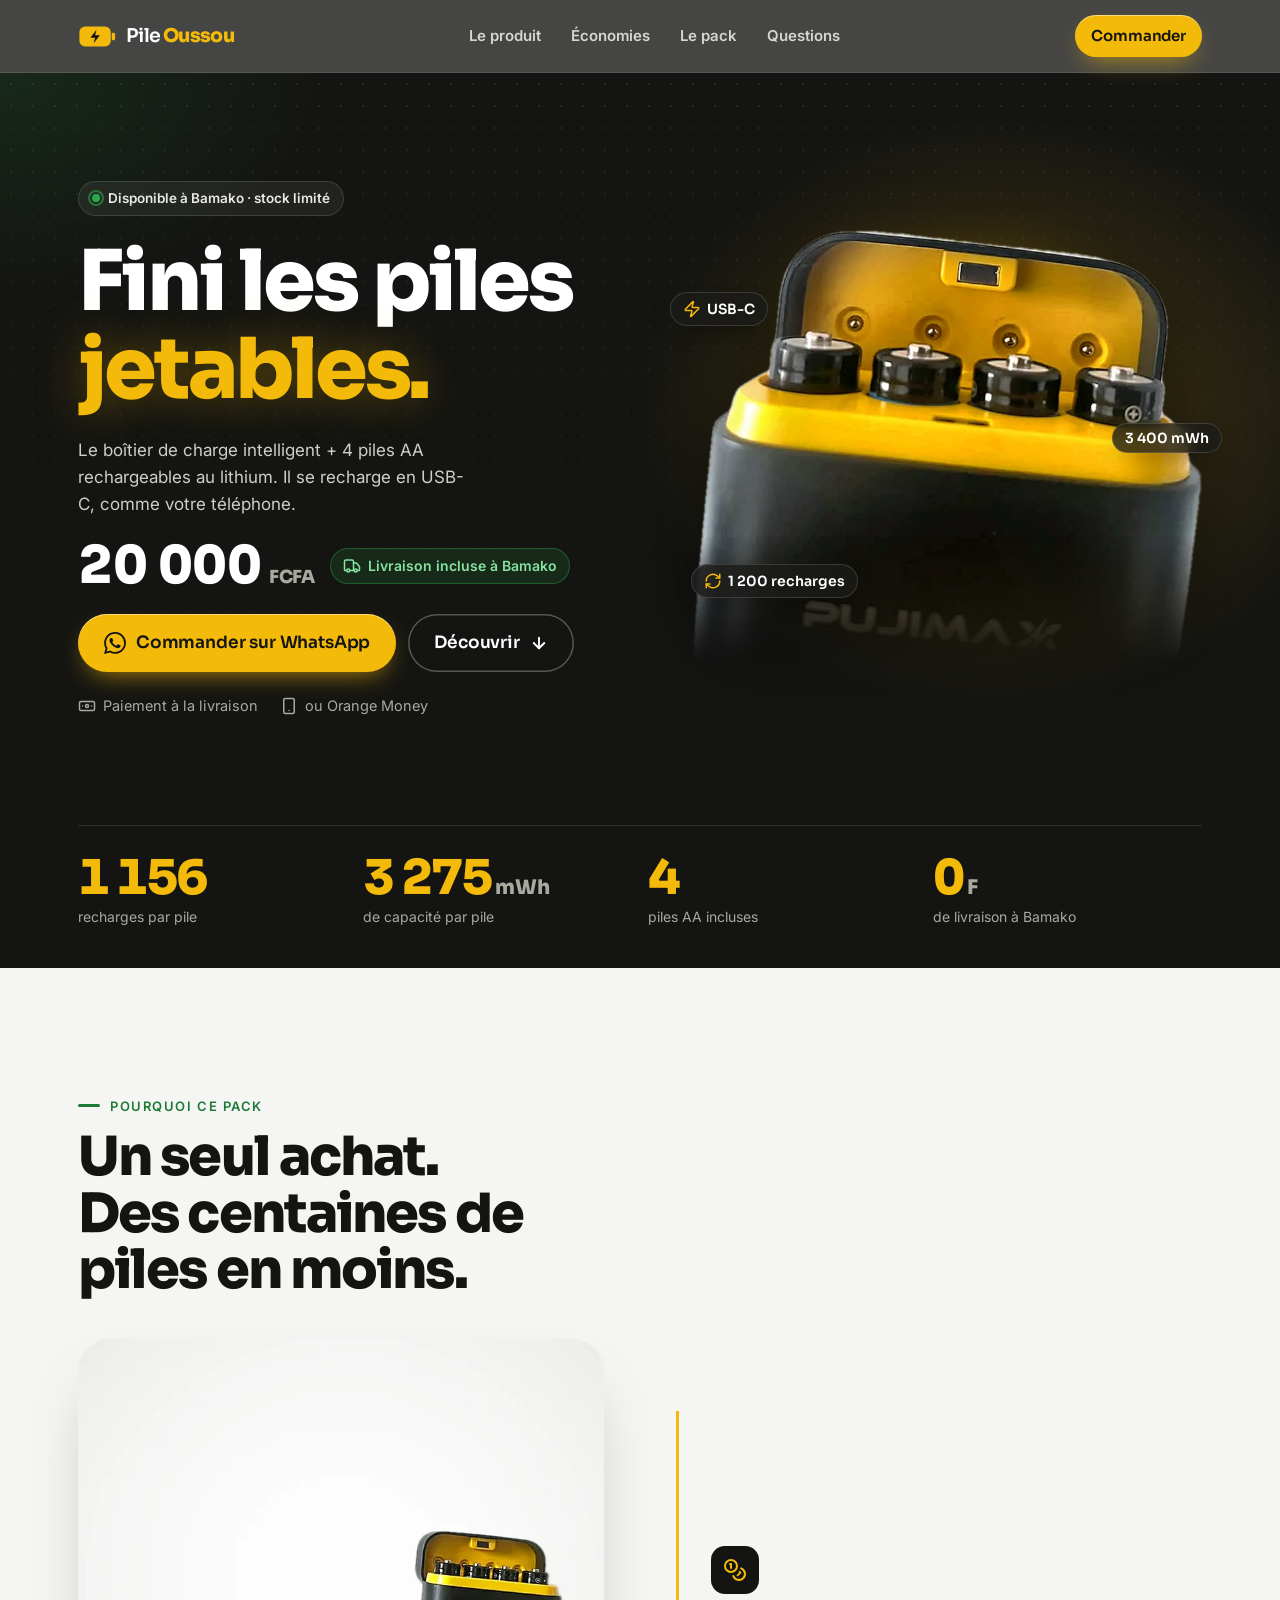
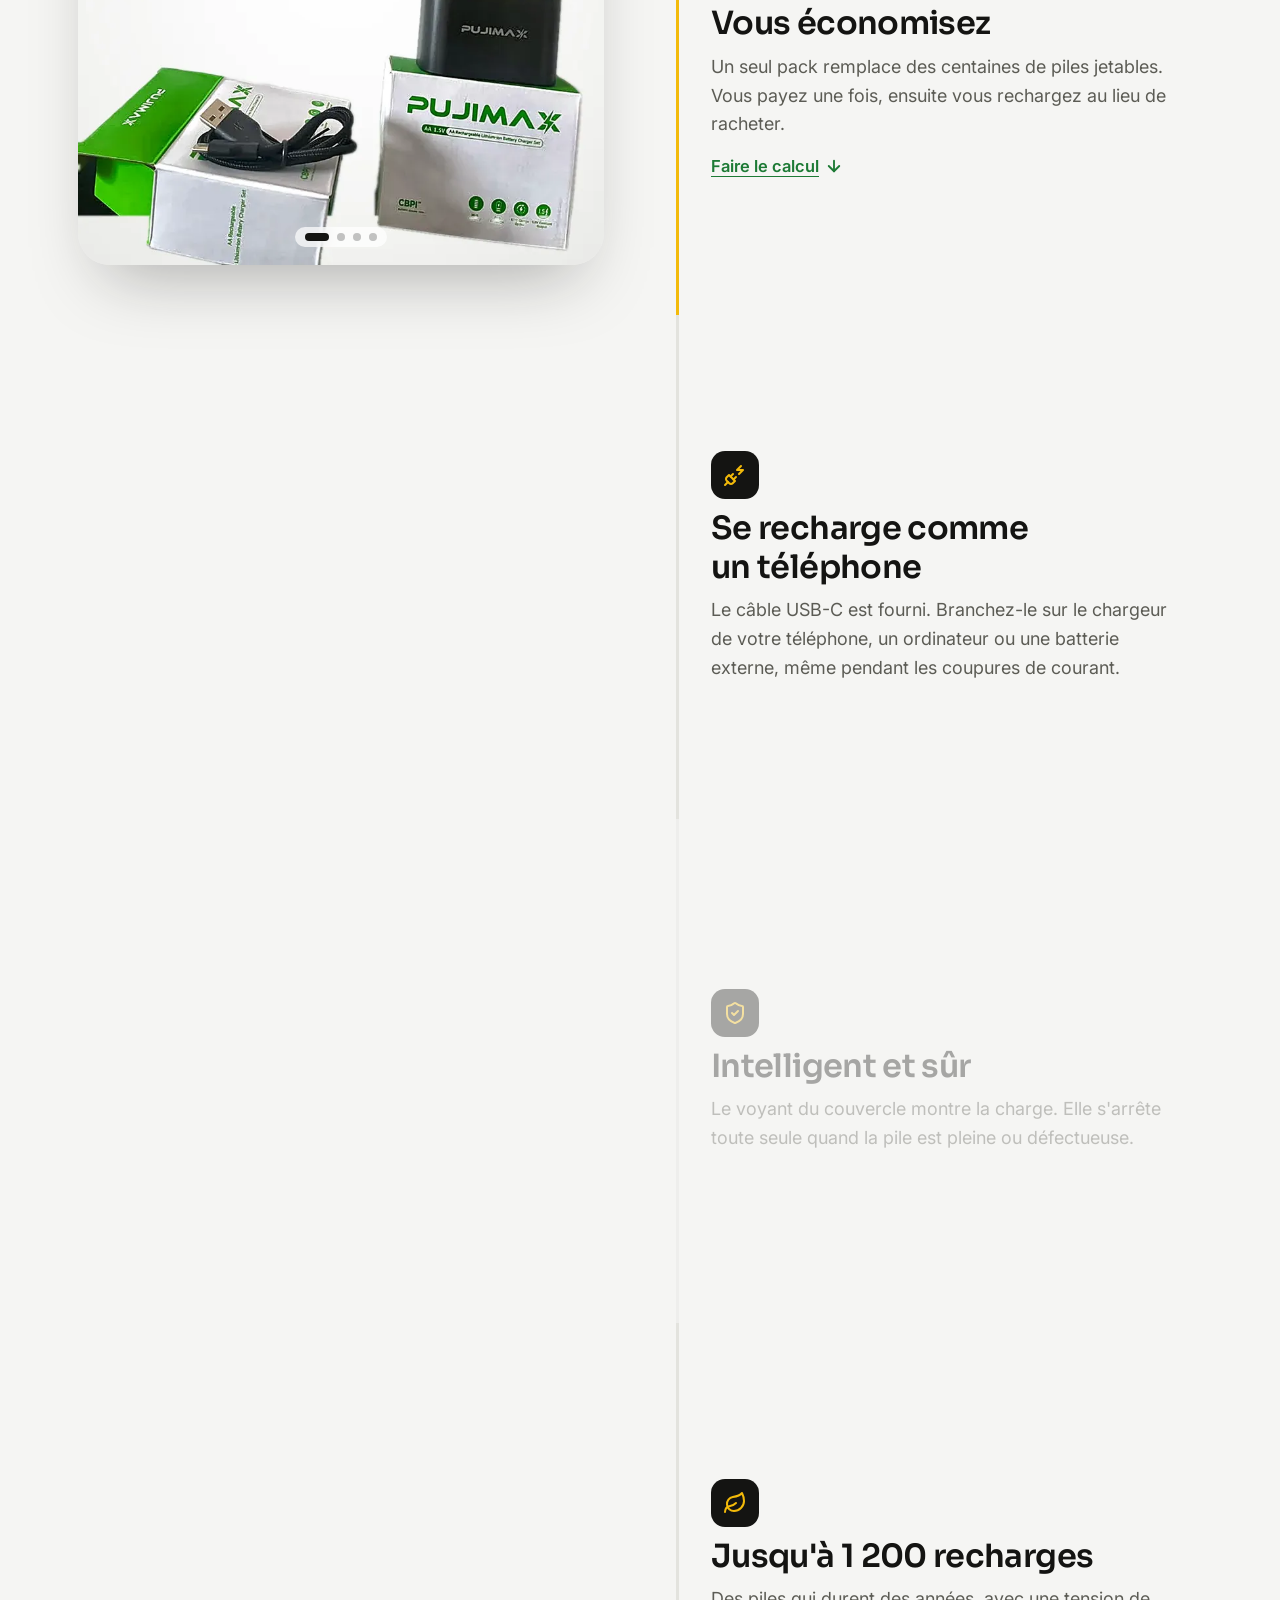
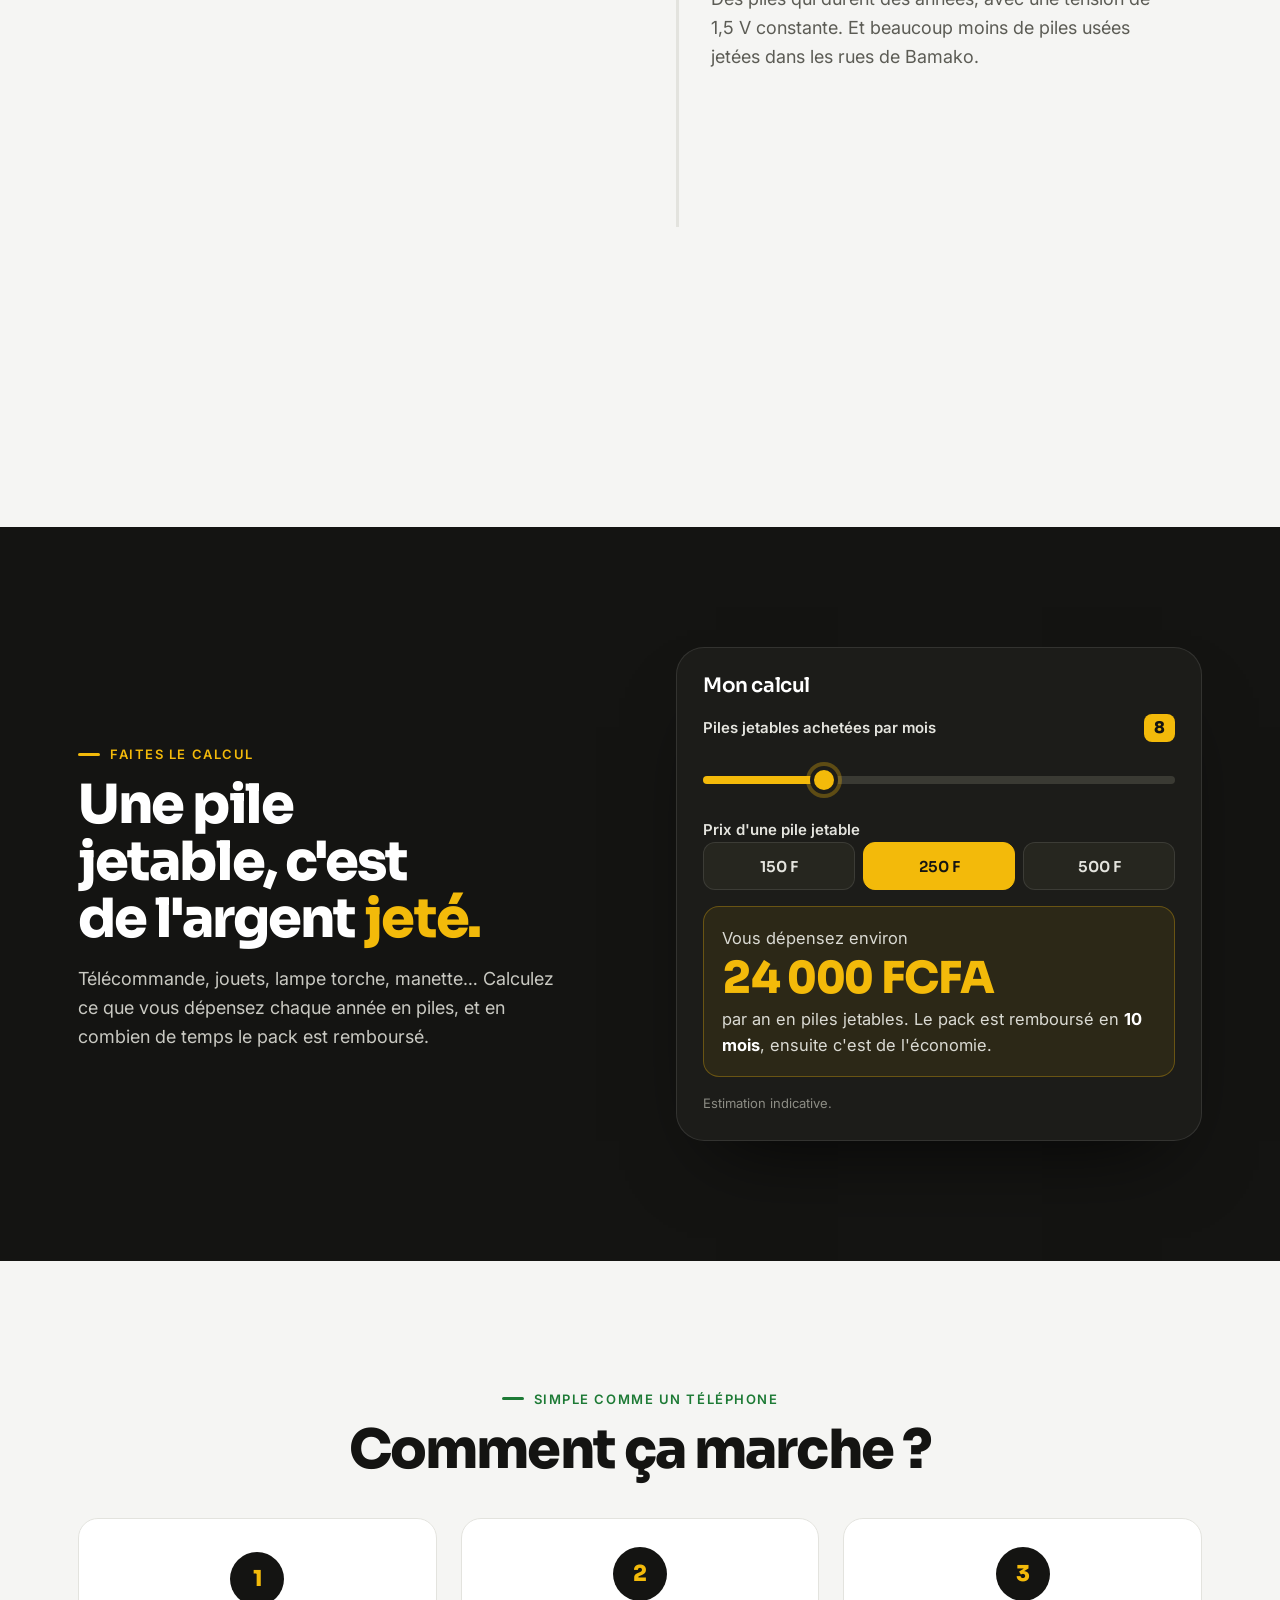
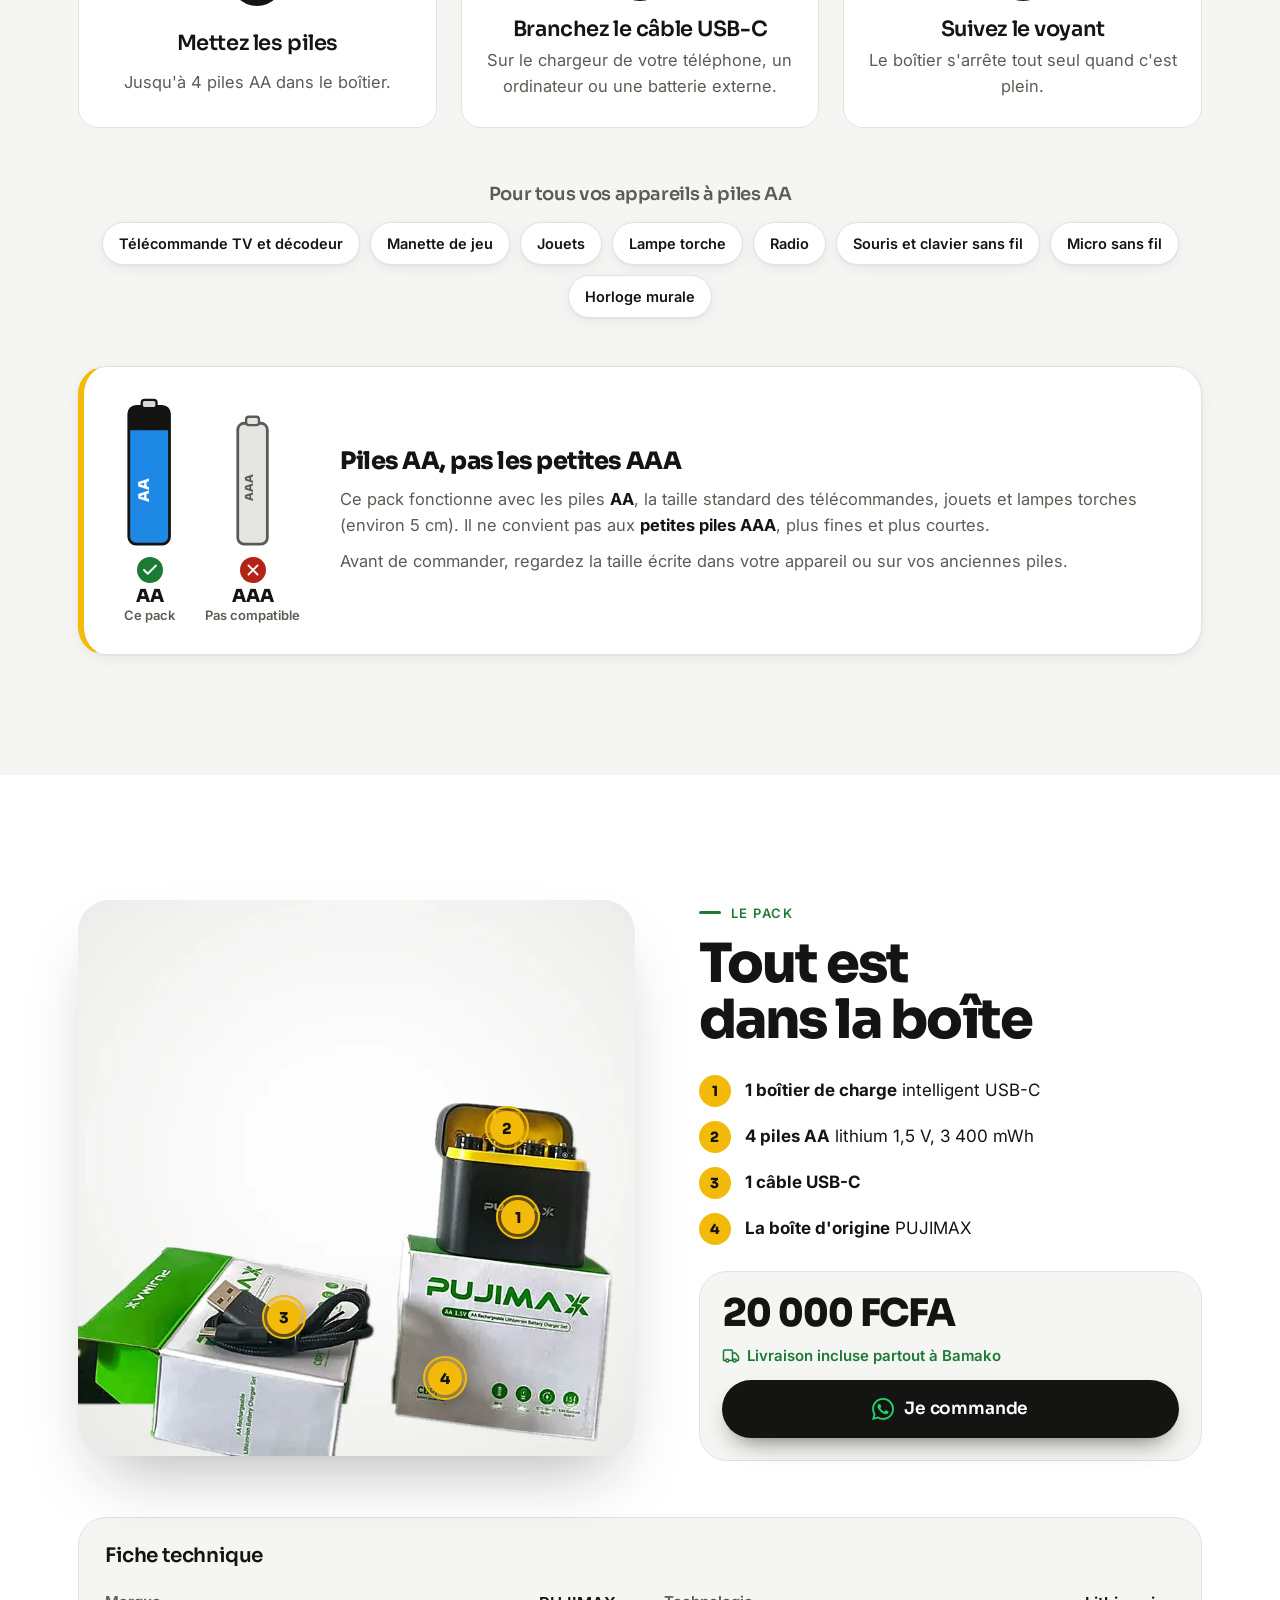
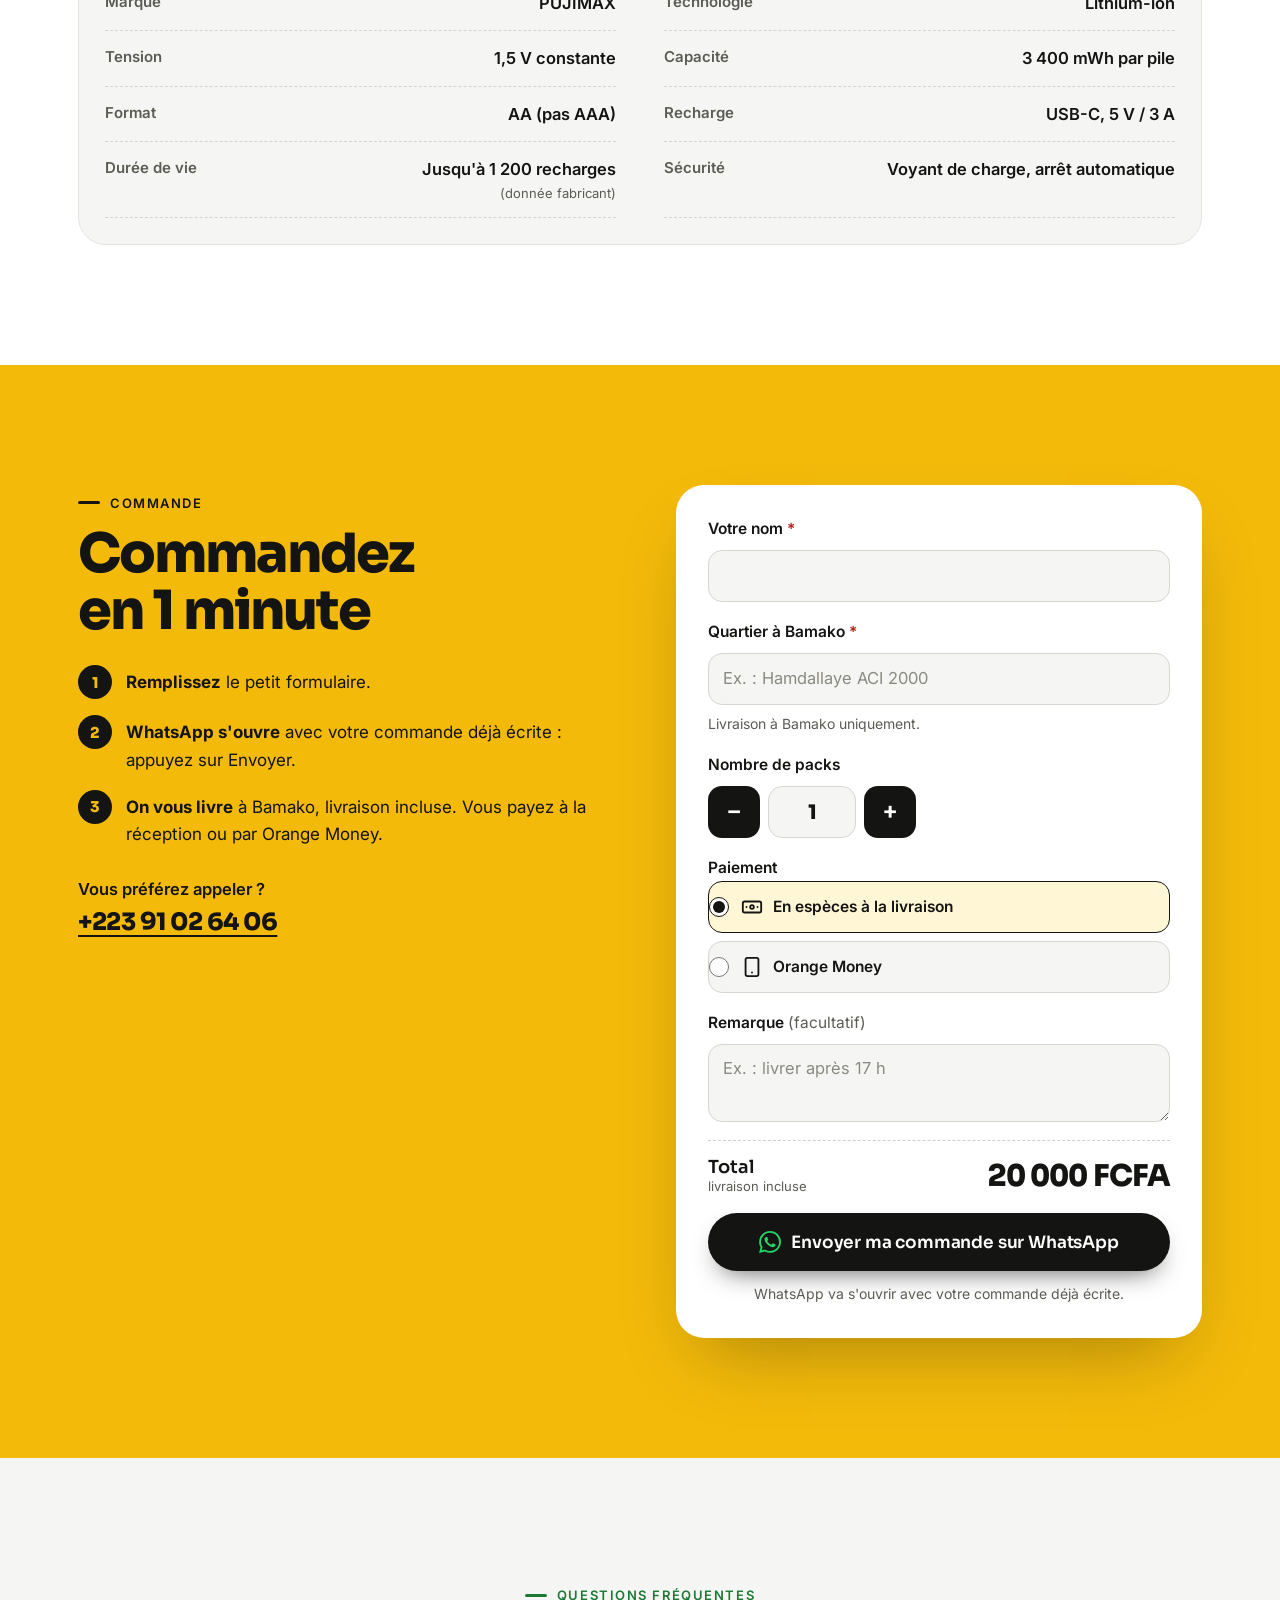
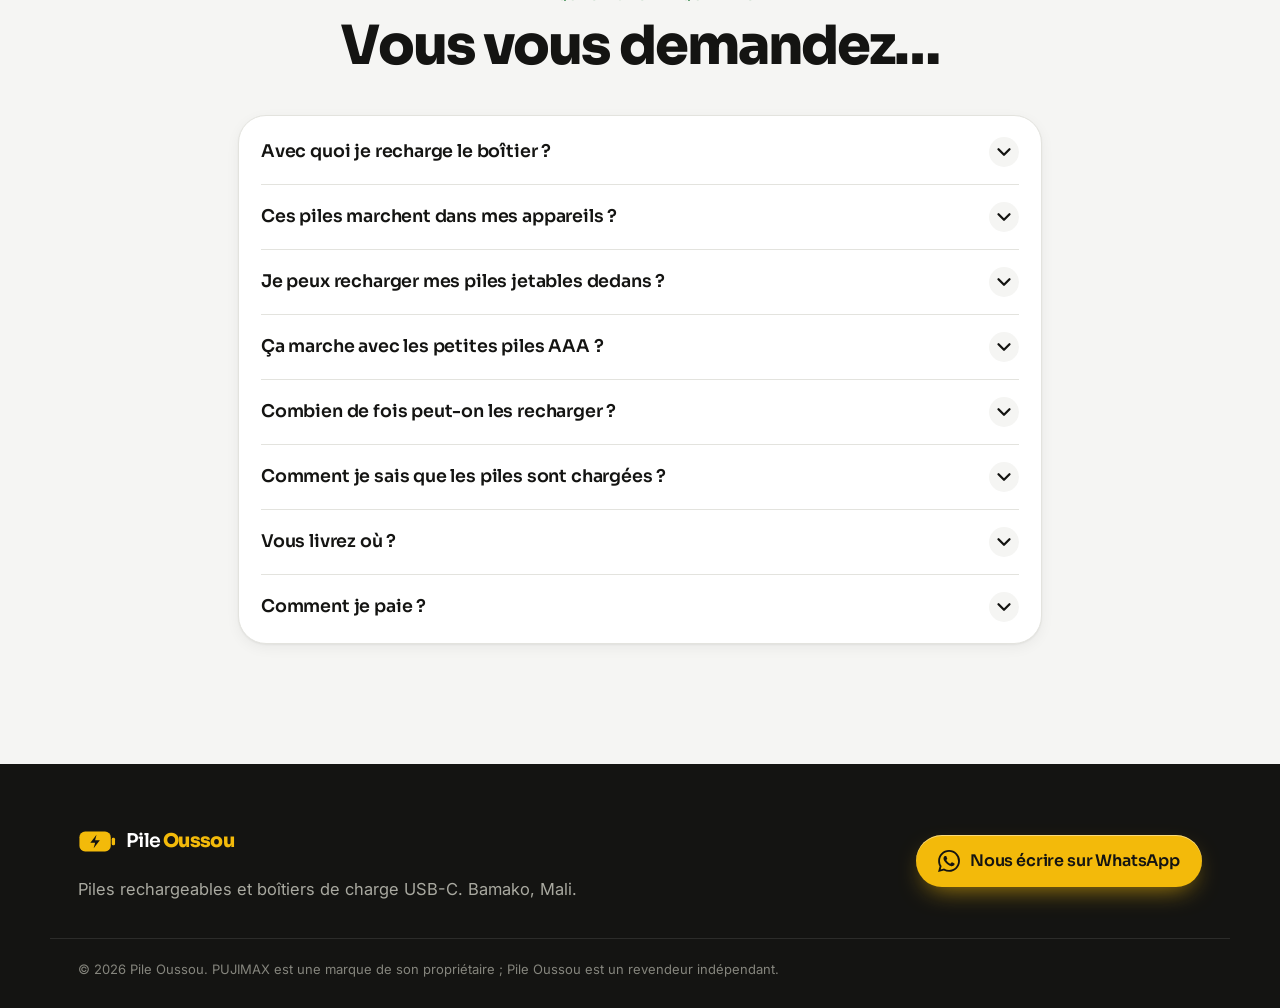
==== commit 069b1fba: "Nouveau design aux couleurs du produit + propositions de logos - Palette tirée du produit : noir mat" ====
--- a/index.html
+++ b/index.html
@@ -4,8 +4,8 @@
   <meta charset="utf-8">
   <meta name="viewport" content="width=device-width, initial-scale=1">
   <title>Pile Oussou — Piles AA rechargeables USB-C à Bamako</title>
-  <meta name="description" content="Boîtier de charge intelligent USB-C + piles AA rechargeables au lithium. Arrêtez d'acheter des piles jetables. Livraison à Bamako, commande sur WhatsApp.">
-  <meta name="theme-color" content="#FFF8EA">
+  <meta name="description" content="Boîtier de charge intelligent USB-C + 4 piles AA rechargeables au lithium PUJIMAX. 20 000 FCFA, livraison incluse à Bamako, commande sur WhatsApp.">
+  <meta name="theme-color" content="#141412">
 
   <!-- Aperçu quand le lien est partagé sur WhatsApp / Facebook.
        Si le site change d'adresse (nom de domaine), mettre à jour og:url et og:image. -->
@@ -13,16 +13,22 @@
   <meta property="og:locale" content="fr_FR">
   <meta property="og:url" content="https://viudesdominique12-droid.github.io/pile-oussou/">
   <meta property="og:title" content="Fini les piles jetables — Pile Oussou, Bamako">
-  <meta property="og:description" content="Boîtier de charge USB-C + piles AA rechargeables au lithium. Livraison à Bamako, commande sur WhatsApp.">
+  <meta property="og:description" content="Boîtier de charge USB-C + 4 piles AA rechargeables. 20 000 FCFA, livraison incluse à Bamako.">
   <meta property="og:image" content="https://viudesdominique12-droid.github.io/pile-oussou/img/og-image.jpg">
   <meta property="og:image:width" content="1200">
   <meta property="og:image:height" content="630">
 
   <link rel="icon" href="img/favicon.svg" type="image/svg+xml">
+  <link rel="preload" as="image" href="img/hero-boitier.webp" fetchpriority="high">
   <link rel="preconnect" href="https://fonts.googleapis.com">
   <link rel="preconnect" href="https://fonts.gstatic.com" crossorigin>
-  <link rel="stylesheet" href="https://fonts.googleapis.com/css2?family=Nunito+Sans:wght@400;700;800&family=Rubik:wght@600;800&display=swap">
-  <link rel="stylesheet" href="styles.css">
+  <link rel="stylesheet" href="https://fonts.googleapis.com/css2?family=Inter:wght@400;600&family=Sora:wght@600;800&display=swap">
+  <link rel="stylesheet" href="styles.css?v=2">
+  <script>
+    // Active les animations ; si main.js ne se charge pas, on réaffiche tout.
+    document.documentElement.classList.add("js");
+    addEventListener("load", function () { setTimeout(function () { if (!window.__pileReady) document.documentElement.classList.remove("js"); }, 1500); });
+  </script>
 </head>
 <body>
 
@@ -43,151 +49,119 @@
     <symbol id="i-alert" viewBox="0 0 24 24" fill="none" stroke="currentColor" stroke-width="2" stroke-linecap="round" stroke-linejoin="round"><circle cx="12" cy="12" r="10"/><path d="M12 8v4M12 16h.01"/></symbol>
     <symbol id="i-check" viewBox="0 0 24 24" fill="none" stroke="currentColor" stroke-width="2.5" stroke-linecap="round" stroke-linejoin="round"><path d="M20 6 9 17l-5-5"/></symbol>
     <symbol id="i-x" viewBox="0 0 24 24" fill="none" stroke="currentColor" stroke-width="2.5" stroke-linecap="round" stroke-linejoin="round"><path d="M18 6 6 18M6 6l12 12"/></symbol>
+    <symbol id="i-recycle" viewBox="0 0 24 24" fill="none" stroke="currentColor" stroke-width="2" stroke-linecap="round" stroke-linejoin="round"><path d="M21 12a9 9 0 0 1-15 6.7L3 16"/><path d="M3 21v-5h5"/><path d="M3 12a9 9 0 0 1 15-6.7L21 8"/><path d="M21 3v5h-5"/></symbol>
   </defs>
 </svg>
 
 <a class="skip-link" href="#contenu">Aller au contenu</a>
 
-<header class="site-header">
+<header class="site-header" id="site-header">
   <div class="container site-header__inner">
-    <a class="logo" href="#" aria-label="Pile Oussou, accueil">
-      <svg class="logo__mark" viewBox="0 0 40 24" aria-hidden="true"><rect x="1.5" y="1.5" width="33" height="21" rx="5" fill="#FFC21A" stroke="#141414" stroke-width="3"/><rect x="35" y="8" width="4" height="8" rx="1.5" fill="#141414"/><path d="M19.5 5 13 13.2h5l-1.5 5.8 6.5-8.2h-5z" fill="#141414"/></svg>
+    <a class="logo" href="#" aria-label="Pile Oussou, retour en haut">
+      <svg class="logo__mark" viewBox="0 0 40 24" aria-hidden="true"><rect x="1.5" y="1.5" width="33" height="21" rx="6" fill="#F3BA0A"/><rect x="35.5" y="8" width="3.5" height="8" rx="1.5" fill="#F3BA0A"/><path d="M19.5 5 13 13.2h5l-1.5 5.8 6.5-8.2h-5z" fill="#141412"/></svg>
       <span class="logo__text">Pile<b>Oussou</b></span>
     </a>
     <nav class="site-nav" aria-label="Navigation principale">
-      <a href="#avantages">Avantages</a>
+      <a href="#produit">Le produit</a>
       <a href="#economie">Économies</a>
-      <a href="#caracteristiques">Fiche technique</a>
-      <a href="#photos">Photos</a>
+      <a href="#pack">Le pack</a>
       <a href="#faq">Questions</a>
     </nav>
-    <a class="btn btn--sm" href="#commander">Commander</a>
+    <a class="btn btn--yellow btn--sm" href="#commander">Commander</a>
   </div>
 </header>
 
 <main id="contenu">
 
-  <!-- ============ HERO ============ -->
+  <!-- ============ HAUT DE PAGE ============ -->
   <section class="hero">
+    <div class="hero__glow" aria-hidden="true"></div>
     <div class="container hero__grid">
-      <div class="hero__text">
-        <p class="pill"><span class="pill__dot" aria-hidden="true"></span> Très demandé · stock limité</p>
-        <h1>Fini les piles <span class="hl">jetables.</span></h1>
-        <p class="hero__lead">Le boîtier de charge intelligent + <span data-piles>4</span> piles AA rechargeables au lithium. Il se recharge en <strong>USB-C</strong>, avec le chargeur de votre téléphone.</p>
-
-        <div class="price-row">
-          <p class="price"><span class="price__num" data-prix>20 000</span> <span class="price__cur">FCFA</span></p>
-          <p class="price__note">le pack complet<br>livraison incluse</p>
-        </div>
-
-        <div class="hero__ctas">
-          <a id="hero-cta" class="btn btn--lg" href="#commander">
-            <svg class="ico" aria-hidden="true"><use href="#i-wa"/></svg> Commander sur WhatsApp
-          </a>
-          <a class="link-more" href="#avantages">Voir le produit <svg class="ico ico--sm" aria-hidden="true"><use href="#i-arrow"/></svg></a>
-        </div>
-
-        <ul class="trust">
-          <li><svg class="ico" aria-hidden="true"><use href="#i-truck"/></svg> Livraison gratuite partout à Bamako</li>
-          <li><svg class="ico" aria-hidden="true"><use href="#i-cash"/></svg> Paiement à la livraison</li>
-          <li><svg class="ico" aria-hidden="true"><use href="#i-phone"/></svg> Ou par Orange Money</li>
-        </ul>
-      </div>
-
-      <div class="hero__art">
-        <svg viewBox="0 0 560 520" role="img" aria-labelledby="art-title">
-          <title id="art-title">Illustration&nbsp;: boîtier de charge noir ouvert, intérieur jaune, avec des piles AA rechargeables</title>
-          <defs>
-            <linearGradient id="g-silver" x1="0" y1="0" x2="0" y2="1"><stop offset="0" stop-color="#fff"/><stop offset=".5" stop-color="#E2E2E2"/><stop offset="1" stop-color="#B5B5B5"/></linearGradient>
-            <linearGradient id="g-body" x1="0" y1="0" x2="1" y2="0"><stop offset="0" stop-color="#2E2E2E"/><stop offset=".45" stop-color="#1B1B1B"/><stop offset="1" stop-color="#101010"/></linearGradient>
-            <radialGradient id="g-led"><stop offset="0" stop-color="#8CFFBC"/><stop offset="1" stop-color="#22C55E" stop-opacity="0"/></radialGradient>
-            <linearGradient id="g-blue" x1="0" y1="0" x2="0" y2="1"><stop offset="0" stop-color="#5DB6FF"/><stop offset=".5" stop-color="#1E88E5"/><stop offset="1" stop-color="#0D5BB5"/></linearGradient>
-            <!-- pile PUJIMAX : corps bleu, bout noir, borne argentée -->
-            <g id="pile">
-              <rect x="0" y="0" width="200" height="46" rx="11" fill="url(#g-blue)"/>
-              <path d="M160 0h29a11 11 0 0 1 11 11v24a11 11 0 0 1-11 11h-29z" fill="#1A1A1A"/>
-              <rect x="0" y="0" width="200" height="46" rx="11" fill="none" stroke="#141414" stroke-width="3"/>
-              <path d="M160 1.5v43" stroke="#141414" stroke-width="2"/>
-              <rect x="199" y="13" width="11" height="20" rx="4" fill="url(#g-silver)" stroke="#141414" stroke-width="3"/>
-              <text x="24" y="32" font-family="Rubik, sans-serif" font-weight="800" font-size="22" fill="#fff">AA</text>
-              <text x="68" y="29" font-family="Rubik, sans-serif" font-weight="600" font-size="12.5" fill="#DCEEFF">3400 mWh · 1,5V</text>
-            </g>
-          </defs>
-
-          <circle cx="290" cy="262" r="205" fill="#FFC21A" stroke="#141414" stroke-width="3"/>
-          <g stroke="#141414" stroke-width="4" stroke-linecap="round" fill="none">
-            <path d="M92 118l20 12M78 162h24M104 80l12 18"/>
-            <path d="M490 118l-20 12M504 162h-24M478 80l-12 18"/>
-          </g>
-          <ellipse cx="290" cy="452" rx="168" ry="14" fill="#141414" opacity=".2"/>
-
-          <!-- couvercle ouvert -->
-          <rect x="165" y="56" width="250" height="176" rx="36" fill="url(#g-body)" stroke="#141414" stroke-width="3"/>
-          <rect x="182" y="73" width="216" height="142" rx="24" fill="#EDAA00" stroke="#141414" stroke-width="2.5"/>
-          <!-- voyant de charge (petite fenêtre en haut du couvercle, comme sur le vrai PUJIMAX) -->
-          <ellipse class="led-glow" cx="290" cy="100" rx="46" ry="26" fill="url(#g-led)"/>
-          <rect x="264" y="88" width="52" height="24" rx="5" fill="#1A1A1A" stroke="#141414" stroke-width="2.5"/>
-          <rect class="led-glow" x="271" y="94" width="38" height="12" rx="3" fill="#3BE383"/>
-          <g fill="#C78C00" stroke="#141414" stroke-width="2"><circle cx="230" cy="160" r="6"/><circle cx="270" cy="160" r="6"/><circle cx="310" cy="160" r="6"/><circle cx="350" cy="160" r="6"/></g>
-
-          <!-- corps du boîtier -->
-          <rect x="150" y="250" width="280" height="200" rx="32" fill="url(#g-body)" stroke="#141414" stroke-width="3"/>
-          <rect x="170" y="318" width="9" height="96" rx="4.5" fill="#3A3A3A"/>
-          <rect x="270" y="404" width="40" height="13" rx="6.5" fill="#050505" stroke="#4A4A4A" stroke-width="2"/>
-          <rect x="150" y="222" width="280" height="80" rx="28" fill="#FFCD2E" stroke="#141414" stroke-width="3"/>
-          <g fill="#D69500" stroke="#141414" stroke-width="2.5">
-            <ellipse cx="200" cy="262" rx="24" ry="15"/><ellipse cx="260" cy="262" rx="24" ry="15"/><ellipse cx="320" cy="262" rx="24" ry="15"/><ellipse cx="380" cy="262" rx="24" ry="15"/>
-          </g>
-          <g stroke="#141414">
-            <ellipse cx="200" cy="259" rx="19" ry="11" fill="#1A1A1A" stroke-width="2"/><ellipse cx="200" cy="257" rx="8" ry="5" fill="url(#g-silver)" stroke-width="1.5"/>
-            <ellipse cx="260" cy="259" rx="19" ry="11" fill="#1A1A1A" stroke-width="2"/><ellipse cx="260" cy="257" rx="8" ry="5" fill="url(#g-silver)" stroke-width="1.5"/>
-            <ellipse cx="320" cy="259" rx="19" ry="11" fill="#1A1A1A" stroke-width="2"/><ellipse cx="320" cy="257" rx="8" ry="5" fill="url(#g-silver)" stroke-width="1.5"/>
-          </g>
-
-          <!-- piles posées devant -->
-          <use href="#pile" transform="translate(40 398) rotate(-9)"/>
-          <use href="#pile" transform="translate(322 432) rotate(5)"/>
-        </svg>
-        <span class="tag tag--led">Voyant de charge</span>
-        <span class="tag tag--mwh">3 400 mWh</span>
-        <span class="tag tag--usb"><svg class="ico ico--sm" aria-hidden="true"><use href="#i-zap"/></svg> USB-C</span>
-      </div>
-    </div>
-  </section>
-
-  <div class="ticker" aria-hidden="true">
-    <div class="ticker__track">
-      <span>Recharge USB-C</span><i></i><span>1,5 V</span><i></i><span>3 400 mWh</span><i></i><span>Lithium-ion</span><i></i><span>Arrêt automatique</span><i></i><span>1 200 recharges</span><i></i>
-      <span>Recharge USB-C</span><i></i><span>1,5 V</span><i></i><span>3 400 mWh</span><i></i><span>Lithium-ion</span><i></i><span>Arrêt automatique</span><i></i><span>1 200 recharges</span><i></i>
-    </div>
-  </div>
-
-  <!-- ============ AVANTAGES ============ -->
-  <section id="avantages" class="section">
+      <p class="badge" data-reveal><span class="badge__dot" aria-hidden="true"></span> Disponible à Bamako · stock limité</p>
+      <h1 data-reveal style="--i:1">Fini les piles <span class="hl">jetables.</span></h1>
+      <p class="hero__lead" data-reveal style="--i:2">Le boîtier de charge intelligent + <span data-piles>4</span> piles AA rechargeables au lithium. Il se recharge en USB-C, comme votre téléphone.</p>
+
+      <div class="hero__media">
+        <div class="hero__halo" aria-hidden="true"></div>
+        <img class="hero__img" id="hero-img" src="img/hero-boitier.webp" width="760" height="650" alt="Boîtier de charge PUJIMAX ouvert, intérieur jaune, avec quatre piles AA en place" fetchpriority="high">
+        <span class="chip chip--a" aria-hidden="true"><svg class="ico ico--sm"><use href="#i-zap"/></svg> USB-C</span>
+        <span class="chip chip--b" aria-hidden="true">3 400 mWh</span>
+        <span class="chip chip--c" aria-hidden="true"><svg class="ico ico--sm"><use href="#i-recycle"/></svg> 1 200 recharges</span>
+      </div>
+
+      <div class="hero__buy" data-reveal style="--i:3">
+        <p class="price"><span class="price__num" data-prix>20 000</span> <span class="price__cur">FCFA</span></p>
+        <p class="price__tag"><svg class="ico ico--sm" aria-hidden="true"><use href="#i-truck"/></svg> Livraison incluse à Bamako</p>
+      </div>
+
+      <div class="hero__ctas" data-reveal style="--i:4">
+        <a id="hero-cta" class="btn btn--yellow btn--lg" href="#commander"><svg class="ico" aria-hidden="true"><use href="#i-wa"/></svg> Commander sur WhatsApp</a>
+        <a class="btn btn--ghost btn--lg" href="#produit">Découvrir <svg class="ico ico--sm" aria-hidden="true"><use href="#i-arrow"/></svg></a>
+      </div>
+
+      <ul class="hero__trust" data-reveal style="--i:5">
+        <li><svg class="ico ico--sm" aria-hidden="true"><use href="#i-cash"/></svg> Paiement à la livraison</li>
+        <li><svg class="ico ico--sm" aria-hidden="true"><use href="#i-phone"/></svg> ou Orange Money</li>
+      </ul>
+    </div>
+
+    <!-- Chiffres clés -->
     <div class="container">
-      <p class="eyebrow">Pourquoi ce pack</p>
-      <h2>Un seul achat. Des centaines de piles en moins.</h2>
-      <div class="cards">
-        <article class="card">
-          <span class="card__icon"><svg aria-hidden="true"><use href="#i-coins"/></svg></span>
-          <h3>Vous économisez</h3>
-          <p>Le pack remplace des centaines de piles jetables. Vous payez une fois, vous rechargez au lieu de racheter.</p>
-        </article>
-        <article class="card">
-          <span class="card__icon"><svg aria-hidden="true"><use href="#i-plug"/></svg></span>
-          <h3>Se recharge comme un téléphone</h3>
-          <p>Port USB-C&nbsp;: branchez le chargeur de votre téléphone, un ordinateur ou une batterie externe, même pendant les coupures.</p>
-        </article>
-        <article class="card">
-          <span class="card__icon"><svg aria-hidden="true"><use href="#i-shield"/></svg></span>
-          <h3>Intelligent et sûr</h3>
-          <p>Le voyant du couvercle montre la charge. Elle s'arrête toute seule quand la pile est pleine ou défectueuse.</p>
-        </article>
-        <article class="card">
-          <span class="card__icon"><svg aria-hidden="true"><use href="#i-leaf"/></svg></span>
-          <h3>Moins de déchets</h3>
-          <p>Moins de piles usées jetées dans les rues et les caniveaux de Bamako.</p>
-        </article>
+      <ul class="stats" aria-label="Le pack en chiffres">
+        <li class="stat" data-reveal><span class="stat__num"><span data-count="1200">1 200</span></span><span class="stat__label">recharges par pile</span></li>
+        <li class="stat" data-reveal style="--i:1"><span class="stat__num"><span data-count="3400">3 400</span><small>mWh</small></span><span class="stat__label">de capacité par pile</span></li>
+        <li class="stat" data-reveal style="--i:2"><span class="stat__num"><span data-piles>4</span></span><span class="stat__label">piles AA incluses</span></li>
+        <li class="stat" data-reveal style="--i:3"><span class="stat__num">0<small>F</small></span><span class="stat__label">de livraison à Bamako</span></li>
+      </ul>
+    </div>
+  </section>
+
+  <!-- ============ LE PRODUIT (photo fixe + avantages qui défilent) ============ -->
+  <section id="produit" class="section features">
+    <div class="container">
+      <div class="section-head" data-reveal>
+        <p class="eyebrow">Pourquoi ce pack</p>
+        <h2>Un seul achat. Des centaines de piles en moins.</h2>
+      </div>
+
+      <div class="features__layout">
+        <div class="features__visual" aria-hidden="true">
+          <div class="features__frame">
+            <img class="is-active" data-feature-img="0" src="img/pack-complet.webp" width="800" height="800" loading="lazy" decoding="async" alt="">
+            <img data-feature-img="1" src="img/cable-usb-c.webp" width="800" height="800" loading="lazy" decoding="async" alt="">
+            <img data-feature-img="2" src="img/boitier-ouvert.webp" width="800" height="800" loading="lazy" decoding="async" alt="">
+            <img data-feature-img="3" src="img/boite.webp" width="800" height="800" loading="lazy" decoding="async" alt="">
+            <ol class="features__dots"><li class="is-active"></li><li></li><li></li><li></li></ol>
+          </div>
+        </div>
+
+        <ol class="features__list">
+          <li class="feature is-active" data-feature="0">
+            <img class="feature__img" src="img/pack-complet.webp" width="800" height="800" loading="lazy" decoding="async" alt="Le pack complet&nbsp;: boîtier PUJIMAX posé sur sa boîte, avec le câble USB-C">
+            <span class="feature__icon"><svg aria-hidden="true"><use href="#i-coins"/></svg></span>
+            <h3>Vous économisez</h3>
+            <p>Un seul pack remplace des centaines de piles jetables. Vous payez une fois, ensuite vous rechargez au lieu de racheter.</p>
+            <a class="feature__link" href="#economie">Faire le calcul <svg class="ico ico--sm" aria-hidden="true"><use href="#i-arrow"/></svg></a>
+          </li>
+          <li class="feature" data-feature="1">
+            <img class="feature__img" src="img/cable-usb-c.webp" width="800" height="800" loading="lazy" decoding="async" alt="Câble USB-C noir fourni dans le pack">
+            <span class="feature__icon"><svg aria-hidden="true"><use href="#i-plug"/></svg></span>
+            <h3>Se recharge comme un téléphone</h3>
+            <p>Le câble USB-C est fourni. Branchez-le sur le chargeur de votre téléphone, un ordinateur ou une batterie externe, même pendant les coupures de courant.</p>
+          </li>
+          <li class="feature" data-feature="2">
+            <img class="feature__img" src="img/boitier-ouvert.webp" width="800" height="800" loading="lazy" decoding="async" alt="Boîtier ouvert avec quatre piles AA en place et son voyant de charge">
+            <span class="feature__icon"><svg aria-hidden="true"><use href="#i-shield"/></svg></span>
+            <h3>Intelligent et sûr</h3>
+            <p>Le voyant du couvercle montre la charge. Elle s'arrête toute seule quand la pile est pleine ou défectueuse.</p>
+          </li>
+          <li class="feature" data-feature="3">
+            <img class="feature__img" src="img/boite.webp" width="800" height="800" loading="lazy" decoding="async" alt="Boîte PUJIMAX avec les mentions High Capacity, Fast Recharge, 1200 Charge Cycles, 1.5V Constant Output">
+            <span class="feature__icon"><svg aria-hidden="true"><use href="#i-leaf"/></svg></span>
+            <h3>Jusqu'à 1 200 recharges</h3>
+            <p>Des piles qui durent des années, avec une tension de 1,5&nbsp;V constante. Et beaucoup moins de piles usées jetées dans les rues de Bamako.</p>
+          </li>
+        </ol>
       </div>
     </div>
   </section>
@@ -195,16 +169,16 @@
   <!-- ============ ÉCONOMIES ============ -->
   <section id="economie" class="section section--dark">
     <div class="container split">
-      <div>
-        <p class="eyebrow eyebrow--light">Faites le calcul</p>
+      <div data-reveal>
+        <p class="eyebrow eyebrow--dark">Faites le calcul</p>
         <h2>Une pile jetable, c'est de l'argent <span class="hl">jeté.</span></h2>
-        <p class="lead-light">Télécommande, jouets, lampe torche, manette… Calculez ce que vous dépensez chaque année en piles, et en combien de temps le pack est remboursé.</p>
-      </div>
-
-      <div class="calc" role="group" aria-labelledby="calc-title">
+        <p class="lead lead--dark">Télécommande, jouets, lampe torche, manette… Calculez ce que vous dépensez chaque année en piles, et en combien de temps le pack est remboursé.</p>
+      </div>
+
+      <div class="calc" role="group" aria-labelledby="calc-title" data-reveal style="--i:1">
         <h3 id="calc-title" class="calc__title">Mon calcul</h3>
 
-        <label class="calc__label" for="calc-qte">Piles jetables achetées par mois&nbsp;: <output id="calc-qte-out" for="calc-qte">8</output></label>
+        <label class="calc__label" for="calc-qte">Piles jetables achetées par mois <output id="calc-qte-out" for="calc-qte">8</output></label>
         <input id="calc-qte" class="range" type="range" min="1" max="30" step="1" value="8">
 
         <fieldset class="calc__prix">
@@ -229,58 +203,62 @@
   <!-- ============ COMMENT ÇA MARCHE ============ -->
   <section id="comment" class="section">
     <div class="container">
-      <p class="eyebrow">Simple comme un téléphone</p>
-      <h2>Comment ça marche&nbsp;?</h2>
+      <div class="section-head section-head--center" data-reveal>
+        <p class="eyebrow">Simple comme un téléphone</p>
+        <h2>Comment ça marche&nbsp;?</h2>
+      </div>
       <ol class="steps">
-        <li class="step">
+        <li class="step" data-reveal>
           <span class="step__num">1</span>
-          <h3>Mettez les piles dans le boîtier</h3>
-          <p>Jusqu'à 4 piles AA à la fois.</p>
+          <h3>Mettez les piles</h3>
+          <p>Jusqu'à 4 piles AA dans le boîtier.</p>
         </li>
-        <li class="step">
+        <li class="step" data-reveal style="--i:1">
           <span class="step__num">2</span>
-          <h3>Branchez le câble USB-C fourni</h3>
+          <h3>Branchez le câble USB-C</h3>
           <p>Sur le chargeur de votre téléphone, un ordinateur ou une batterie externe.</p>
         </li>
-        <li class="step">
+        <li class="step" data-reveal style="--i:2">
           <span class="step__num">3</span>
           <h3>Suivez le voyant</h3>
-          <p>Le voyant du couvercle montre la charge. Le boîtier s'arrête tout seul quand c'est plein.</p>
+          <p>Le boîtier s'arrête tout seul quand c'est plein.</p>
         </li>
       </ol>
 
-      <h3 class="subhead">Ça marche dans tous vos appareils à piles AA</h3>
-      <ul class="chips">
-        <li>Télécommande TV et décodeur</li>
-        <li>Manette de jeu</li>
-        <li>Jouets</li>
-        <li>Lampe torche</li>
-        <li>Radio</li>
-        <li>Souris et clavier sans fil</li>
-        <li>Micro sans fil</li>
-        <li>Horloge murale</li>
-      </ul>
+      <div class="devices" data-reveal>
+        <h3 class="devices__title">Pour tous vos appareils à piles AA</h3>
+        <ul class="chips">
+          <li>Télécommande TV et décodeur</li>
+          <li>Manette de jeu</li>
+          <li>Jouets</li>
+          <li>Lampe torche</li>
+          <li>Radio</li>
+          <li>Souris et clavier sans fil</li>
+          <li>Micro sans fil</li>
+          <li>Horloge murale</li>
+        </ul>
+      </div>
 
       <!-- Encadré AA / AAA : des clients ont déjà confondu avec les « petites piles » AAA -->
-      <div class="aa-note">
+      <div class="aa-note" data-reveal>
         <div class="aa-note__sizes" aria-hidden="true">
           <figure class="size size--ok">
             <!-- AA à l'échelle : 14,5 × 50,5 mm -->
             <svg class="size__pile size__pile--aa" viewBox="0 0 50 162">
               <rect x="3" y="10" width="44" height="149" rx="8" fill="#1E88E5"/>
-              <path d="M3 18a8 8 0 0 1 8-8h28a8 8 0 0 1 8 8v18H3z" fill="#1A1A1A"/>
-              <rect x="3" y="10" width="44" height="149" rx="8" fill="none" stroke="#141414" stroke-width="3"/>
-              <rect x="17" y="3" width="16" height="9" rx="3" fill="#D9D9D9" stroke="#141414" stroke-width="2.5"/>
-              <text x="25" y="100" transform="rotate(-90 25 100)" text-anchor="middle" font-family="Rubik, sans-serif" font-weight="800" font-size="17" fill="#fff">AA</text>
+              <path d="M3 18a8 8 0 0 1 8-8h28a8 8 0 0 1 8 8v18H3z" fill="#141412"/>
+              <rect x="3" y="10" width="44" height="149" rx="8" fill="none" stroke="#141412" stroke-width="3"/>
+              <rect x="17" y="3" width="16" height="9" rx="3" fill="#D9D9D9" stroke="#141412" stroke-width="2.5"/>
+              <text x="25" y="100" transform="rotate(-90 25 100)" text-anchor="middle" font-family="Sora, sans-serif" font-weight="800" font-size="16" fill="#fff">AA</text>
             </svg>
             <figcaption><svg class="ico ico--sm"><use href="#i-check"/></svg> AA<small>Ce pack</small></figcaption>
           </figure>
           <figure class="size size--no">
             <!-- AAA à la même échelle : 10,5 × 44,5 mm -->
             <svg class="size__pile size__pile--aaa" viewBox="0 0 38 144">
-              <rect x="3" y="10" width="32" height="131" rx="7" fill="#D6CFC2" stroke="#141414" stroke-width="3"/>
-              <rect x="12" y="3" width="14" height="9" rx="3" fill="#D9D9D9" stroke="#141414" stroke-width="2.5"/>
-              <text x="19" y="80" transform="rotate(-90 19 80)" text-anchor="middle" font-family="Rubik, sans-serif" font-weight="800" font-size="13" fill="#141414">AAA</text>
+              <rect x="3" y="10" width="32" height="131" rx="7" fill="#DADAD5" stroke="#141412" stroke-width="3"/>
+              <rect x="12" y="3" width="14" height="9" rx="3" fill="#D9D9D9" stroke="#141412" stroke-width="2.5"/>
+              <text x="19" y="80" transform="rotate(-90 19 80)" text-anchor="middle" font-family="Sora, sans-serif" font-weight="800" font-size="12" fill="#141412">AAA</text>
             </svg>
             <figcaption><svg class="ico ico--sm"><use href="#i-x"/></svg> AAA<small>Pas compatible</small></figcaption>
           </figure>
@@ -294,63 +272,47 @@
     </div>
   </section>
 
-  <!-- ============ CARACTÉRISTIQUES ============ -->
-  <section id="caracteristiques" class="section section--tint">
-    <div class="container split split--top">
-      <div>
-        <p class="eyebrow">Fiche technique</p>
-        <h2>Caractéristiques</h2>
-        <table class="specs">
-          <caption class="sr-only">Caractéristiques du pack</caption>
-          <tbody>
-            <tr><th scope="row">Produit</th><td>Boîtier de charge intelligent + piles AA rechargeables</td></tr>
-            <tr><th scope="row">Marque</th><td>PUJIMAX</td></tr>
-            <tr><th scope="row">Technologie</th><td>Lithium-ion</td></tr>
-            <tr><th scope="row">Tension</th><td>1,5 V constante</td></tr>
-            <tr><th scope="row">Capacité</th><td>3 400 mWh par pile</td></tr>
-            <tr><th scope="row">Format</th><td>AA, la taille standard (pas les petites AAA)</td></tr>
-            <tr><th scope="row">Recharge</th><td>Port USB-C (5 V / 3 A), câble fourni</td></tr>
-            <tr><th scope="row">Durée de vie</th><td>Jusqu'à 1 200 recharges (donnée fabricant)</td></tr>
-            <tr><th scope="row">Sécurité</th><td>Voyant de charge, arrêt automatique</td></tr>
-          </tbody>
-        </table>
-      </div>
-      <aside class="box">
-        <h3>Dans le pack</h3>
-        <ul class="checklist">
-          <li><svg class="ico" aria-hidden="true"><use href="#i-check"/></svg> <span>1 boîtier de charge intelligent USB-C</span></li>
-          <li><svg class="ico" aria-hidden="true"><use href="#i-check"/></svg> <span>1 câble USB-C</span></li>
-          <li><svg class="ico" aria-hidden="true"><use href="#i-check"/></svg> <span><span data-piles>4</span> piles AA rechargeables lithium 1,5 V</span></li>
-        </ul>
-        <p class="box__price"><span data-prix>20 000</span> FCFA</p>
-        <p class="box__note">Livraison incluse partout à Bamako</p>
-        <a class="btn btn--dark btn--block" href="#commander"><svg class="ico" aria-hidden="true"><use href="#i-wa"/></svg> Je commande</a>
-      </aside>
-    </div>
-  </section>
-
-  <!-- ============ PHOTOS ============ -->
-  <section id="photos" class="section">
+  <!-- ============ LE PACK ============ -->
+  <section id="pack" class="section section--white">
     <div class="container">
-      <p class="eyebrow">Photos réelles</p>
-      <h2>Le produit, tel que vous le recevez</h2>
-      <div class="gallery">
-        <figure>
-          <img src="img/boitier-ouvert.webp" width="800" height="800" loading="lazy" decoding="async" alt="Boîtier de charge PUJIMAX ouvert, intérieur jaune, avec quatre piles AA en place">
-          <figcaption>Le boîtier ouvert, 4 piles en place</figcaption>
+      <div class="pack">
+        <figure class="pack__photo" data-reveal>
+          <img src="img/pack-complet.webp" width="800" height="800" loading="lazy" decoding="async" alt="Le pack complet&nbsp;: boîtier de charge PUJIMAX posé sur sa boîte, piles en place, câble USB-C sur la deuxième boîte">
+          <span class="hotspot" style="--x:77%;--y:41%"><span>2</span></span>
+          <span class="hotspot" style="--x:79%;--y:57%"><span>1</span></span>
+          <span class="hotspot" style="--x:37%;--y:75%"><span>3</span></span>
+          <span class="hotspot" style="--x:66%;--y:86%"><span>4</span></span>
         </figure>
-        <figure>
-          <img src="img/pack-complet.webp" width="800" height="800" loading="lazy" decoding="async" alt="Le pack complet&nbsp;: boîtier PUJIMAX posé sur sa boîte, à côté du câble USB-C">
-          <figcaption>Le pack complet</figcaption>
-        </figure>
-        <figure>
-          <img src="img/boite.webp" width="800" height="800" loading="lazy" decoding="async" alt="Boîte PUJIMAX AA 1,5 V Rechargeable Lithium-ion Battery Charger Set">
-          <figcaption>La boîte PUJIMAX</figcaption>
-        </figure>
-        <figure>
-          <img src="img/cable-usb-c.webp" width="800" height="800" loading="lazy" decoding="async" alt="Câble USB-A vers USB-C noir fourni dans le pack">
-          <figcaption>Câble USB-C fourni</figcaption>
-        </figure>
+
+        <div class="pack__info" data-reveal style="--i:1">
+          <p class="eyebrow">Le pack</p>
+          <h2>Tout est dans la boîte</h2>
+          <ol class="pack__list">
+            <li><span class="pack__n">1</span><span><b>1 boîtier de charge</b> intelligent <span class="nw">USB-C</span></span></li>
+            <li><span class="pack__n">2</span><span><b><span data-piles>4</span> piles AA</b> lithium 1,5&nbsp;V, 3 400&nbsp;mWh</span></li>
+            <li><span class="pack__n">3</span><span><b>1 câble USB-C</b></span></li>
+            <li><span class="pack__n">4</span><span><b>La boîte d'origine</b> PUJIMAX</span></li>
+          </ol>
+          <div class="pack__buy">
+            <p class="pack__price"><span data-prix>20 000</span> FCFA</p>
+            <p class="pack__note"><svg class="ico ico--sm" aria-hidden="true"><use href="#i-truck"/></svg> Livraison incluse partout à Bamako</p>
+            <a class="btn btn--dark btn--lg btn--block" href="#commander"><svg class="ico" aria-hidden="true"><use href="#i-wa"/></svg> Je commande</a>
+          </div>
+        </div>
+      </div>
+
+      <div class="specs" id="caracteristiques" data-reveal>
+        <h3 class="specs__title">Fiche technique</h3>
+        <dl class="specs__grid">
+          <div><dt>Marque</dt><dd>PUJIMAX</dd></div>
+          <div><dt>Technologie</dt><dd>Lithium-ion</dd></div>
+          <div><dt>Tension</dt><dd>1,5 V constante</dd></div>
+          <div><dt>Capacité</dt><dd>3 400 mWh par pile</dd></div>
+          <div><dt>Format</dt><dd>AA (pas AAA)</dd></div>
+          <div><dt>Recharge</dt><dd>USB-C, 5 V / 3 A</dd></div>
+          <div><dt>Durée de vie</dt><dd>Jusqu'à 1 200 recharges <small>(donnée fabricant)</small></dd></div>
+          <div><dt>Sécurité</dt><dd>Voyant de charge, arrêt automatique</dd></div>
+        </dl>
       </div>
     </div>
   </section>
@@ -358,18 +320,18 @@
   <!-- ============ COMMANDER ============ -->
   <section id="commander" class="section section--yellow">
     <div class="container split split--top">
-      <div class="order-intro">
-        <p class="eyebrow eyebrow--dark">Commande</p>
+      <div class="order-intro" data-reveal>
+        <p class="eyebrow eyebrow--ink">Commande</p>
         <h2>Commandez en 1 minute</h2>
         <ol class="howto">
-          <li><b>Remplissez</b> le petit formulaire.</li>
-          <li><b>WhatsApp s'ouvre</b> avec votre commande déjà écrite&nbsp;: appuyez sur Envoyer.</li>
-          <li><b>On vous livre</b> à Bamako et vous payez à la réception ou par Orange Money.</li>
+          <li><span>1</span><p><b>Remplissez</b> le petit formulaire.</p></li>
+          <li><span>2</span><p><b>WhatsApp s'ouvre</b> avec votre commande déjà écrite&nbsp;: appuyez sur Envoyer.</p></li>
+          <li><span>3</span><p><b>On vous livre</b> à Bamako, livraison incluse. Vous payez à la réception ou par Orange Money.</p></li>
         </ol>
         <p class="order-alt">Vous préférez appeler&nbsp;?<br><a data-tel href="tel:+22391026406">+223 91 02 64 06</a></p>
       </div>
 
-      <form id="form-commande" class="order" novalidate>
+      <form id="form-commande" class="order" novalidate data-reveal style="--i:1">
         <div class="field">
           <label for="f-nom">Votre nom <span class="req" aria-hidden="true">*</span></label>
           <input id="f-nom" name="nom" type="text" autocomplete="name" required aria-describedby="f-nom-err">
@@ -406,11 +368,11 @@
         </div>
 
         <div class="total">
-          <span>Total</span>
+          <span>Total <small>livraison incluse</small></span>
           <strong><span id="total">20 000</span> FCFA</strong>
         </div>
 
-        <button type="submit" class="btn btn--lg btn--block">
+        <button type="submit" class="btn btn--dark btn--lg btn--block">
           <svg class="ico" aria-hidden="true"><use href="#i-wa"/></svg> Envoyer ma commande sur WhatsApp
         </button>
         <p class="order__help">WhatsApp va s'ouvrir avec votre commande déjà écrite.</p>
@@ -425,9 +387,11 @@
   <!-- ============ FAQ ============ -->
   <section id="faq" class="section">
     <div class="container container--narrow">
-      <p class="eyebrow">Questions fréquentes</p>
-      <h2>Vous vous demandez…</h2>
-      <div class="faq">
+      <div class="section-head section-head--center" data-reveal>
+        <p class="eyebrow">Questions fréquentes</p>
+        <h2>Vous vous demandez…</h2>
+      </div>
+      <div class="faq" data-reveal>
         <details>
           <summary>Avec quoi je recharge le boîtier&nbsp;?<svg class="ico" aria-hidden="true"><use href="#i-chevron"/></svg></summary>
           <p>Avec le câble USB-C fourni, branché sur le chargeur de votre téléphone, un ordinateur ou une batterie externe (powerbank). Pratique pendant les coupures de courant.</p>
@@ -469,15 +433,13 @@
 <footer class="site-footer">
   <div class="container site-footer__inner">
     <div>
-      <a class="logo logo--light" href="#" aria-label="Pile Oussou, retour en haut">
-        <svg class="logo__mark" viewBox="0 0 40 24" aria-hidden="true"><rect x="1.5" y="1.5" width="33" height="21" rx="5" fill="#FFC21A" stroke="#FFF8EA" stroke-width="3"/><rect x="35" y="8" width="4" height="8" rx="1.5" fill="#FFF8EA"/><path d="M19.5 5 13 13.2h5l-1.5 5.8 6.5-8.2h-5z" fill="#141414"/></svg>
+      <a class="logo" href="#" aria-label="Pile Oussou, retour en haut">
+        <svg class="logo__mark" viewBox="0 0 40 24" aria-hidden="true"><rect x="1.5" y="1.5" width="33" height="21" rx="6" fill="#F3BA0A"/><rect x="35.5" y="8" width="3.5" height="8" rx="1.5" fill="#F3BA0A"/><path d="M19.5 5 13 13.2h5l-1.5 5.8 6.5-8.2h-5z" fill="#141412"/></svg>
         <span class="logo__text">Pile<b>Oussou</b></span>
       </a>
       <p>Piles rechargeables et boîtiers de charge USB-C. Bamako, Mali.</p>
     </div>
-    <div class="site-footer__contact">
-      <a class="btn btn--sm" data-wa href="#commander"><svg class="ico" aria-hidden="true"><use href="#i-wa"/></svg> Nous écrire sur WhatsApp</a>
-    </div>
+    <a class="btn btn--yellow" data-wa href="#commander"><svg class="ico" aria-hidden="true"><use href="#i-wa"/></svg> Nous écrire sur WhatsApp</a>
   </div>
   <div class="container site-footer__legal">
     <p>© <span id="annee">2026</span> Pile Oussou. PUJIMAX est une marque de son propriétaire&nbsp;; Pile Oussou est un revendeur indépendant.</p>
@@ -487,9 +449,9 @@
 <!-- Barre de commande fixe (mobile) -->
 <div class="sticky-cta" id="sticky-cta" aria-hidden="true">
   <p class="sticky-cta__price"><span><span data-prix>20 000</span> FCFA</span><small>livraison incluse à Bamako</small></p>
-  <a class="btn btn--sm" href="#commander" tabindex="-1"><svg class="ico" aria-hidden="true"><use href="#i-wa"/></svg> Commander</a>
+  <a class="btn btn--yellow btn--sm" href="#commander" tabindex="-1"><svg class="ico" aria-hidden="true"><use href="#i-wa"/></svg> Commander</a>
 </div>
 
-<script src="main.js" defer></script>
+<script src="main.js?v=3" defer></script>
 </body>
 </html>
--- a/styles.css
+++ b/styles.css
@@ -1,34 +1,44 @@
 /* =========================================================
    Pile Oussou — page de vente
-   Couleurs tirées du produit : noir mat + jaune.
+   Palette tirée du produit : noir mat du boîtier, jaune de
+   l'intérieur, vert de la boîte PUJIMAX, blanc de la boîte.
    ========================================================= */
 
 :root {
-  --ink: #141414;
-  --paper: #FFF8EA;
-  --tint: #FFF0CC;
-  --card: #FFFFFF;
-  --yellow: #FFC21A;
-  --yellow-soft: #FFE08A;
-  --muted: #5A5246;
-  --on-dark-muted: #CFC8BC;
+  --ink: #141412;          /* corps du boîtier */
+  --ink-2: #1C1C19;
+  --ink-3: #26261F;
+  --line-dark: rgba(255, 255, 255, .1);
+  --bg: #F5F5F3;           /* fond studio des photos */
+  --white: #FFFFFF;        /* boîte */
+  --line: #E3E3DE;
+  --yellow: #F3BA0A;       /* intérieur du boîtier */
+  --yellow-hover: #FFC81F;
+  --yellow-deep: #C99500;
+  --green: #2BA84A;        /* vert PUJIMAX */
+  --green-ink: #1D7A35;
+  --text: #141412;
+  --muted: #5C5C55;
+  --muted-dark: #A9A9A0;
   --error: #B42318;
-  --success: #146C3C;
-  --focus: #1D4ED8;
-
-  --font-head: "Rubik", system-ui, -apple-system, "Segoe UI", Roboto, sans-serif;
-  --font-body: "Nunito Sans", system-ui, -apple-system, "Segoe UI", Roboto, sans-serif;
-
-  --border: 2.5px solid var(--ink);
-  --radius-sm: 12px;
-  --radius: 20px;
-  --shadow: 4px 4px 0 var(--ink);
-  --shadow-lg: 7px 7px 0 var(--ink);
+  --success: #1D7A35;
+  --focus: #2563EB;
+
+  --font-head: "Sora", system-ui, -apple-system, "Segoe UI", Roboto, sans-serif;
+  --font-body: "Inter", system-ui, -apple-system, "Segoe UI", Roboto, sans-serif;
+
+  --r-sm: 12px;
+  --r: 20px;
+  --r-lg: 28px;
+  --shadow-sm: 0 1px 2px rgba(20, 20, 18, .05), 0 4px 14px rgba(20, 20, 18, .05);
+  --shadow: 0 14px 34px -14px rgba(20, 20, 18, .22);
+  --shadow-lg: 0 34px 70px -28px rgba(20, 20, 18, .35);
 
   --gutter: 20px;
-  --max: 1140px;
-  --section-y: clamp(56px, 9vw, 104px);
-  --ease: cubic-bezier(.2, .8, .2, 1);
+  --max: 1180px;
+  --header-h: 64px;
+  --section-y: clamp(64px, 10vw, 120px);
+  --ease: cubic-bezier(.22, .8, .2, 1);
 
   color-scheme: light;
 }
@@ -37,16 +47,17 @@
 
 html {
   scroll-behavior: smooth;
-  scroll-padding-top: 76px;
+  scroll-padding-top: calc(var(--header-h) + 12px);
   -webkit-text-size-adjust: 100%;
 }
 
 body {
   margin: 0;
-  background: var(--paper);
-  color: var(--ink);
-  font: 400 17px/1.6 var(--font-body);
+  background: var(--bg);
+  color: var(--text);
+  font: 400 16.5px/1.6 var(--font-body);
   overflow-x: hidden;
+  -webkit-font-smoothing: antialiased;
 }
 
 img, svg { display: block; max-width: 100%; }
@@ -57,240 +68,290 @@
   margin: 0;
   font-family: var(--font-head);
   font-weight: 800;
-  line-height: 1.06;
-  letter-spacing: -0.02em;
+  line-height: 1.05;
+  letter-spacing: -0.035em;
   text-wrap: balance;
 }
-h1 { font-size: clamp(42px, 11vw, 76px); }
-h2 { font-size: clamp(30px, 6.4vw, 50px); max-width: 18ch; }
-h3 { font-size: 20px; font-weight: 600; line-height: 1.2; letter-spacing: -0.01em; }
-
-:focus-visible { outline: 3px solid var(--focus); outline-offset: 3px; }
+h1 { font-size: clamp(44px, 11.5vw, 84px); }
+h2 { font-size: clamp(32px, 6.4vw, 54px); }
+h3 { font-size: 21px; font-weight: 600; line-height: 1.2; letter-spacing: -0.02em; }
+
+:focus-visible { outline: 3px solid var(--focus); outline-offset: 3px; border-radius: 6px; }
 
 .sr-only {
   position: absolute; width: 1px; height: 1px; padding: 0; margin: -1px;
   overflow: hidden; clip: rect(0 0 0 0); white-space: nowrap; border: 0;
 }
-
 .skip-link {
   position: absolute; left: 12px; top: -60px; z-index: 100;
-  background: var(--ink); color: #fff; padding: 10px 16px; border-radius: 8px;
-  text-decoration: none; font-weight: 700;
+  background: var(--yellow); color: var(--ink); padding: 10px 16px; border-radius: 10px;
+  text-decoration: none; font-weight: 600;
 }
 .skip-link:focus { top: 12px; }
 
 .container { width: 100%; max-width: var(--max); margin-inline: auto; padding-inline: var(--gutter); }
-.container--narrow { max-width: 820px; }
+.container--narrow { max-width: 860px; }
 
 .ico { width: 22px; height: 22px; flex: none; }
 .ico--sm { width: 18px; height: 18px; }
 
-/* Surlignage jaune sous un mot */
-.hl {
-  background: linear-gradient(transparent 58%, var(--yellow) 58%, var(--yellow) 92%, transparent 92%);
-  padding-inline: .06em;
-}
-.section--dark .hl { background: none; color: var(--yellow); padding: 0; }
+.hl { color: var(--yellow); }
+
+/* ---------- Apparition au défilement ---------- */
+.js [data-reveal] {
+  opacity: 0;
+  transform: translateY(28px);
+  transition: opacity .7s var(--ease), transform .7s var(--ease);
+  transition-delay: calc(var(--i, 0) * 90ms);
+}
+.js [data-reveal].is-in { opacity: 1; transform: none; }
 
 /* ---------- Boutons ---------- */
 .btn {
   display: inline-flex; align-items: center; justify-content: center; gap: 10px;
   min-height: 52px; padding: 12px 22px;
-  border: var(--border); border-radius: 999px;
+  border: 0; border-radius: 999px;
+  font: 600 16px/1.15 var(--font-head); letter-spacing: -0.01em;
+  text-decoration: none; text-align: center; white-space: nowrap;
+  cursor: pointer; touch-action: manipulation;
+  transition: transform .2s var(--ease), box-shadow .2s var(--ease), background-color .2s, color .2s;
+}
+.btn:active { transform: translateY(1px) scale(.99); }
+.btn--yellow {
   background: var(--yellow); color: var(--ink);
-  font: 600 17px/1.15 var(--font-head);
-  text-decoration: none; text-align: center;
-  box-shadow: var(--shadow);
-  cursor: pointer; touch-action: manipulation;
-  transition: transform .15s var(--ease), box-shadow .15s var(--ease), background-color .15s;
-}
-.btn:hover { transform: translate(-2px, -2px); box-shadow: 6px 6px 0 var(--ink); }
-.btn:active { transform: translate(3px, 3px); box-shadow: 1px 1px 0 var(--ink); }
-.btn--lg { min-height: 60px; padding: 16px 26px; font-size: 18px; }
-.btn--sm { min-height: 44px; padding: 8px 16px; font-size: 16px; box-shadow: 3px 3px 0 var(--ink); }
-.btn--sm:hover { box-shadow: 4px 4px 0 var(--ink); }
-.btn--dark { background: var(--ink); color: #fff; box-shadow: 4px 4px 0 var(--yellow); }
-.btn--dark:hover { box-shadow: 6px 6px 0 var(--yellow); }
+  box-shadow: 0 10px 26px -10px rgba(243, 186, 10, .75), inset 0 1px 0 rgba(255, 255, 255, .45);
+}
+.btn--yellow:hover { background: var(--yellow-hover); transform: translateY(-2px); }
+.btn--dark { background: var(--ink); color: #fff; box-shadow: 0 12px 26px -12px rgba(20, 20, 18, .7); }
+.btn--dark:hover { background: #000; transform: translateY(-2px); }
 .btn--dark .ico { color: #25D366; }
-.btn--block { width: 100%; }
-
-.link-more {
-  display: inline-flex; align-items: center; gap: 6px;
-  min-height: 44px; font-weight: 800; text-underline-offset: 4px;
-}
+.btn--ghost { background: transparent; color: #fff; box-shadow: inset 0 0 0 1.5px rgba(255, 255, 255, .28); }
+.btn--ghost:hover { background: rgba(255, 255, 255, .08); }
+.btn--lg { min-height: 58px; padding: 16px 26px; font-size: 17px; }
+.btn--sm { min-height: 42px; padding: 8px 16px; font-size: 15px; }
+.btn--block { width: 100%; white-space: normal; }
 
 /* ---------- En-tête ---------- */
 .site-header {
   position: sticky; top: 0; z-index: 50;
-  background: rgba(255, 248, 234, .94);
+  background: rgba(20, 20, 18, .78);
+  -webkit-backdrop-filter: saturate(140%) blur(12px); backdrop-filter: saturate(140%) blur(12px);
+  border-bottom: 1px solid var(--line-dark);
+  color: #fff;
+  transition: background-color .3s, box-shadow .3s;
+}
+.site-header.is-scrolled { background: rgba(20, 20, 18, .94); box-shadow: 0 10px 30px -18px rgba(0, 0, 0, .6); }
+.site-header__inner { display: flex; align-items: center; justify-content: space-between; gap: 16px; min-height: var(--header-h); }
+
+.logo { display: inline-flex; align-items: center; gap: 10px; text-decoration: none; min-height: 44px; color: #fff; }
+.logo__mark { width: 38px; height: 23px; }
+.logo__text { font: 600 19px/1 var(--font-head); letter-spacing: -0.03em; }
+.logo__text b { font-weight: 800; margin-left: 2px; color: var(--yellow); }
+
+.site-nav { display: none; gap: 30px; }
+.site-nav a { color: #D6D6CF; font-weight: 600; font-size: 15px; text-decoration: none; padding: 8px 0; transition: color .2s; }
+.site-nav a:hover { color: #fff; }
+
+/* ---------- Haut de page ---------- */
+.hero { position: relative; overflow: hidden; background: var(--ink); color: #fff; padding-top: 28px; }
+.hero__glow {
+  position: absolute; inset: 0; pointer-events: none;
+  background:
+    radial-gradient(520px 420px at 78% 38%, rgba(243, 186, 10, .26), transparent 70%),
+    radial-gradient(480px 320px at 0% 0%, rgba(43, 168, 74, .14), transparent 70%);
+}
+.hero__glow::after {
+  content: ""; position: absolute; inset: 0;
+  background-image: radial-gradient(rgba(255, 255, 255, .07) 1px, transparent 1px);
+  background-size: 22px 22px;
+  -webkit-mask-image: linear-gradient(to bottom, #000 0%, transparent 75%); mask-image: linear-gradient(to bottom, #000 0%, transparent 75%);
+}
+.hero__grid { position: relative; display: grid; gap: 18px; justify-items: start; }
+
+.badge {
+  display: inline-flex; align-items: center; gap: 8px;
+  padding: 7px 14px; border-radius: 999px;
+  background: rgba(255, 255, 255, .06); box-shadow: inset 0 0 0 1px rgba(255, 255, 255, .12);
+  color: #E9E9E4; font-size: 13.5px; font-weight: 600;
+}
+.badge__dot { position: relative; width: 8px; height: 8px; border-radius: 50%; background: var(--green); }
+.badge__dot::after {
+  content: ""; position: absolute; inset: -4px; border-radius: 50%;
+  border: 2px solid var(--green); opacity: .6; animation: ping 2s var(--ease) infinite;
+}
+@keyframes ping { 0% { transform: scale(.6); opacity: .7; } 80%, 100% { transform: scale(1.8); opacity: 0; } }
+
+.hero h1 .hl { text-shadow: 0 0 46px rgba(243, 186, 10, .35); }
+.hero__lead { color: #CFCFC8; font-size: 17px; max-width: 36ch; }
+
+.hero__media { position: relative; justify-self: center; width: min(80%, 340px); margin-block: 0 -10px; }
+.hero__halo {
+  position: absolute; inset: 4% 8% 30%;
+  background: radial-gradient(circle at 50% 40%, rgba(243, 186, 10, .55), rgba(243, 186, 10, 0) 66%);
+  filter: blur(24px);
+}
+.hero__img {
+  position: relative; width: 100%; height: auto;
+  filter: drop-shadow(0 30px 40px rgba(0, 0, 0, .55));
+  animation: hero-in 1s var(--ease) both;
+  will-change: transform;
+}
+@keyframes hero-in { from { opacity: 0; transform: translateY(24px) scale(.96); } }
+
+.chip {
+  position: absolute; display: inline-flex; align-items: center; gap: 6px;
+  padding: 8px 13px; border-radius: 999px;
+  background: rgba(28, 28, 25, .78); color: #fff;
+  box-shadow: inset 0 0 0 1px rgba(255, 255, 255, .14), 0 10px 24px -10px rgba(0, 0, 0, .6);
   -webkit-backdrop-filter: blur(8px); backdrop-filter: blur(8px);
-  border-bottom: 2px solid var(--ink);
-}
-.site-header__inner { display: flex; align-items: center; justify-content: space-between; gap: 16px; min-height: 64px; }
-
-.logo { display: inline-flex; align-items: center; gap: 10px; text-decoration: none; min-height: 44px; }
-.logo__mark { width: 40px; height: 24px; }
-.logo__text { font: 600 21px/1 var(--font-head); letter-spacing: -0.02em; }
-.logo__text b { font-weight: 800; margin-left: 3px; }
-.logo--light { color: #fff; }
-
-.site-nav { display: none; gap: 28px; }
-.site-nav a { font-weight: 700; text-decoration: none; padding: 8px 0; border-bottom: 2px solid transparent; }
-.site-nav a:hover { border-bottom-color: var(--ink); }
-
-/* ---------- Hero ---------- */
-.hero { padding: 28px 0 44px; }
-.hero__grid { display: grid; gap: 28px; align-items: center; }
-.hero__text { display: grid; gap: 20px; justify-items: start; }
-
-.pill {
-  display: inline-flex; align-items: center; gap: 8px;
-  padding: 6px 14px; border: 2px solid var(--ink); border-radius: 999px;
-  background: #fff; font-weight: 800; font-size: 14px;
-}
-.pill__dot { width: 9px; height: 9px; border-radius: 50%; background: #E5484D; animation: pulse 1.8s ease-in-out infinite; }
-@keyframes pulse { 50% { opacity: .35; } }
-
-.hero__lead { font-size: 18px; max-width: 34ch; }
-
-.price-row { display: flex; align-items: center; gap: 16px; }
-.price { display: flex; align-items: baseline; gap: 6px; font-family: var(--font-head); font-weight: 800; }
-.price__num { font-size: clamp(38px, 9vw, 48px); line-height: 1; font-variant-numeric: tabular-nums; }
-.price__cur { font-size: 20px; }
-.price__note { font-size: 14px; line-height: 1.35; color: var(--muted); font-weight: 700; padding-left: 16px; border-left: 2px solid var(--ink); }
-
-.hero__ctas { display: flex; flex-wrap: wrap; align-items: center; gap: 12px 22px; }
-
-.trust { list-style: none; margin: 4px 0 0; padding: 0; display: grid; gap: 10px; }
-.trust li { display: flex; align-items: center; gap: 10px; font-weight: 700; font-size: 16px; }
-.trust .ico { width: 34px; height: 34px; padding: 6px; background: #fff; border: 2px solid var(--ink); border-radius: 10px; }
-
-.hero__art { position: relative; width: 100%; max-width: 560px; margin-inline: auto; }
-.hero__art > svg { width: 100%; height: auto; }
-
-.tag {
-  position: absolute; display: inline-flex; align-items: center; gap: 6px;
-  padding: 6px 12px; background: #fff; border: 2px solid var(--ink); border-radius: 999px;
-  box-shadow: 3px 3px 0 var(--ink);
-  font: 600 clamp(13px, 3.4vw, 16px)/1.1 var(--font-head); white-space: nowrap;
-}
-.tag--led { left: 0; top: 9%; transform: rotate(-5deg); }
-.tag--mwh { left: 0; top: 49%; transform: rotate(3deg); }
-.tag--usb { right: 0; top: 58%; transform: rotate(-4deg); background: var(--ink); color: var(--yellow); box-shadow: 3px 3px 0 var(--yellow); border-color: var(--ink); }
-
-.led-glow { animation: glow 2.4s ease-in-out infinite; }
-@keyframes glow { 50% { opacity: .45; } }
-
-/* ---------- Bandeau défilant ---------- */
-.ticker { background: var(--ink); color: var(--yellow); overflow: hidden; border-block: var(--border); }
-.ticker__track {
-  display: flex; align-items: center; gap: 22px; width: max-content;
-  padding: 14px 0; animation: ticker 32s linear infinite;
-  font: 600 17px/1 var(--font-head); text-transform: uppercase; letter-spacing: .04em; white-space: nowrap;
-}
-.ticker__track i { width: 8px; height: 8px; background: var(--yellow); border-radius: 50%; }
-@keyframes ticker { to { transform: translateX(-50%); } }
+  font: 600 clamp(12px, 3.3vw, 14px)/1 var(--font-head); white-space: nowrap;
+  animation: float 5s ease-in-out infinite;
+}
+.chip .ico { color: var(--yellow); }
+.chip--a { top: 14%; left: -12%; }
+.chip--b { top: 44%; right: -14%; animation-delay: -1.6s; }
+.chip--c { bottom: 16%; left: -10%; animation-delay: -3.2s; }
+@keyframes float { 50% { transform: translateY(-6px); } }
+
+.hero__buy { display: flex; flex-wrap: wrap; align-items: center; gap: 10px 16px; }
+.price { display: flex; align-items: baseline; gap: 8px; font-family: var(--font-head); font-weight: 800; letter-spacing: -0.03em; }
+.price__num { font-size: clamp(40px, 10vw, 52px); line-height: 1; font-variant-numeric: tabular-nums; }
+.price__cur { font-size: 18px; color: var(--muted-dark); }
+.price__tag {
+  display: inline-flex; align-items: center; gap: 7px;
+  padding: 7px 13px; border-radius: 999px;
+  background: rgba(43, 168, 74, .14); box-shadow: inset 0 0 0 1px rgba(43, 168, 74, .4);
+  color: #86E3A0; font-size: 14px; font-weight: 600;
+}
+.hero__ctas { display: flex; flex-wrap: wrap; gap: 12px; width: 100%; }
+.hero__trust { list-style: none; margin: 0; padding: 0; display: flex; flex-wrap: wrap; gap: 8px 22px; color: var(--muted-dark); font-size: 14.5px; }
+.hero__trust li { display: inline-flex; align-items: center; gap: 7px; }
+
+.stats {
+  list-style: none; margin: 44px 0 0; padding: 28px 0 40px;
+  display: grid; grid-template-columns: repeat(2, 1fr); gap: 26px 16px;
+  border-top: 1px solid var(--line-dark);
+}
+.stat { display: grid; gap: 4px; }
+.stat__num { font: 800 clamp(32px, 8vw, 48px)/1 var(--font-head); letter-spacing: -0.04em; color: var(--yellow); font-variant-numeric: tabular-nums; }
+.stat__num small { font-size: .42em; margin-left: 4px; color: var(--muted-dark); letter-spacing: 0; }
+.stat__label { color: var(--muted-dark); font-size: 14px; }
 
 /* ---------- Sections ---------- */
 .section { padding-block: var(--section-y); }
 .section--dark { background: var(--ink); color: #fff; }
-.section--tint { background: var(--tint); border-block: var(--border); }
-.section--yellow { background: var(--yellow); border-top: var(--border); }
+.section--white { background: var(--white); }
+.section--yellow { background: var(--yellow); }
+
+.section-head { max-width: 720px; margin-bottom: 40px; }
+.section-head--center { margin-inline: auto; text-align: center; }
 
 .eyebrow {
-  display: inline-block; margin-bottom: 14px; padding: 4px 12px;
-  background: var(--yellow); border: 2px solid var(--ink); border-radius: 8px;
-  font: 600 13px/1.4 var(--font-head); text-transform: uppercase; letter-spacing: .08em;
-}
-.eyebrow--light { border-color: var(--yellow); }
-.eyebrow--dark { background: var(--ink); color: var(--yellow); }
-
-.split { display: grid; gap: 36px; align-items: center; }
+  display: inline-flex; align-items: center; gap: 10px; margin-bottom: 14px;
+  color: var(--green-ink); font: 600 13px/1.4 var(--font-body); letter-spacing: .12em; text-transform: uppercase;
+}
+.eyebrow::before { content: ""; width: 22px; height: 3px; border-radius: 3px; background: currentColor; }
+.eyebrow--dark { color: var(--yellow); }
+.eyebrow--ink { color: var(--ink); }
+
+.lead { margin-top: 18px; font-size: 18px; color: var(--muted); max-width: 44ch; }
+.lead--dark { color: #C9C9C2; }
+
+.split { display: grid; gap: 40px; align-items: center; }
 .split--top { align-items: start; }
 
-/* ---------- Cartes avantages ---------- */
-.cards { display: grid; gap: 18px; margin-top: 36px; }
-.card {
+/* ---------- Le produit : avantages ---------- */
+.features__visual { display: none; }
+.features__list { list-style: none; margin: 0; padding: 0; display: grid; gap: 20px; }
+.feature {
   display: grid; gap: 10px; align-content: start;
-  padding: 22px; background: var(--card);
-  border: var(--border); border-radius: var(--radius); box-shadow: var(--shadow);
-}
-.card p { color: var(--muted); }
-.card__icon {
-  display: grid; place-items: center; width: 54px; height: 54px; margin-bottom: 6px;
-  background: var(--yellow); border: 2px solid var(--ink); border-radius: 14px;
-}
-.card__icon svg { width: 28px; height: 28px; }
+  padding: 18px 18px 24px; background: var(--white);
+  border: 1px solid var(--line); border-radius: var(--r-lg); box-shadow: var(--shadow-sm);
+}
+.feature__img { width: 100%; height: auto; aspect-ratio: 1 / 1; object-fit: cover; border-radius: var(--r); margin-bottom: 8px; background: #EEEEEB; }
+.feature__icon {
+  display: grid; place-items: center; width: 48px; height: 48px;
+  background: var(--ink); color: var(--yellow); border-radius: 14px;
+}
+.feature__icon svg { width: 24px; height: 24px; }
+.feature h3 { font-size: 24px; }
+.feature p { color: var(--muted); }
+.feature__link { display: inline-flex; align-items: center; gap: 6px; margin-top: 4px; font-weight: 600; color: var(--green-ink); text-underline-offset: 4px; }
 
 /* ---------- Calculateur ---------- */
-.lead-light { margin-top: 18px; color: var(--on-dark-muted); font-size: 18px; max-width: 42ch; }
-
 .calc {
-  display: grid; gap: 14px;
-  padding: 24px; background: var(--paper); color: var(--ink);
-  border: var(--border); border-radius: var(--radius); box-shadow: 7px 7px 0 var(--yellow);
-}
-.calc__title { font-size: 22px; }
-.calc__label { font-weight: 800; font-size: 16px; padding: 0; }
+  display: grid; gap: 16px; padding: 26px;
+  background: var(--ink-2); border: 1px solid var(--line-dark); border-radius: var(--r-lg);
+  box-shadow: 0 40px 80px -40px rgba(0, 0, 0, .8);
+}
+.calc__title { font-size: 20px; color: #fff; }
+.calc__label { display: flex; align-items: center; justify-content: space-between; gap: 10px; padding: 0; color: #E4E4DE; font-weight: 600; font-size: 15px; }
 .calc__label output {
-  display: inline-block; min-width: 2.4ch; margin-left: 4px; padding: 0 8px;
-  background: var(--yellow); border: 2px solid var(--ink); border-radius: 8px;
-  font-family: var(--font-head); text-align: center; font-variant-numeric: tabular-nums;
-}
-.calc__prix { border: 0; margin: 0; padding: 0; display: grid; gap: 8px; }
-
-.range { width: 100%; height: 44px; margin: 0; background: transparent; cursor: pointer; -webkit-appearance: none; appearance: none; }
-.range::-webkit-slider-runnable-track { height: 12px; background: #fff; border: 2px solid var(--ink); border-radius: 999px; }
-.range::-moz-range-track { height: 8px; background: #fff; border: 2px solid var(--ink); border-radius: 999px; }
+  min-width: 2.6ch; padding: 2px 10px; border-radius: 8px;
+  background: var(--yellow); color: var(--ink);
+  font: 800 16px/1.5 var(--font-head); text-align: center; font-variant-numeric: tabular-nums;
+}
+.calc__prix { border: 0; margin: 0; padding: 0; display: grid; gap: 10px; }
+
+.range {
+  --p: 24%;
+  width: 100%; height: 44px; margin: 0; background: transparent; cursor: pointer;
+  -webkit-appearance: none; appearance: none;
+}
+.range::-webkit-slider-runnable-track {
+  height: 8px; border-radius: 999px;
+  background: linear-gradient(to right, var(--yellow) var(--p), #3A3A33 var(--p));
+}
+.range::-moz-range-track { height: 8px; border-radius: 999px; background: #3A3A33; }
+.range::-moz-range-progress { height: 8px; border-radius: 999px; background: var(--yellow); }
 .range::-webkit-slider-thumb {
-  -webkit-appearance: none; width: 30px; height: 30px; margin-top: -11px;
-  background: var(--yellow); border: 2.5px solid var(--ink); border-radius: 50%; box-shadow: 2px 2px 0 var(--ink);
-}
-.range::-moz-range-thumb { width: 26px; height: 26px; background: var(--yellow); border: 2.5px solid var(--ink); border-radius: 50%; }
+  -webkit-appearance: none; width: 28px; height: 28px; margin-top: -10px; border-radius: 50%;
+  background: var(--yellow); border: 4px solid var(--ink-2); box-shadow: 0 0 0 4px rgba(243, 186, 10, .3);
+}
+.range::-moz-range-thumb { width: 22px; height: 22px; border-radius: 50%; background: var(--yellow); border: 4px solid var(--ink-2); }
 
 .segmented { display: grid; grid-template-columns: repeat(3, 1fr); gap: 8px; }
 .segmented label { position: relative; cursor: pointer; }
-.segmented input { position: absolute; opacity: 0; inset: 0; margin: 0; cursor: pointer; }
+.segmented input { position: absolute; inset: 0; opacity: 0; margin: 0; cursor: pointer; }
 .segmented span {
   display: grid; place-items: center; min-height: 48px;
-  background: #fff; border: 2px solid var(--ink); border-radius: var(--radius-sm);
-  font: 600 16px/1 var(--font-head); transition: background-color .15s, box-shadow .15s;
-}
-.segmented input:checked + span { background: var(--ink); color: var(--yellow); }
+  background: var(--ink-3); border: 1px solid var(--line-dark); border-radius: var(--r-sm);
+  color: #E4E4DE; font: 600 15px/1 var(--font-head); transition: background-color .2s, color .2s;
+}
+.segmented input:checked + span { background: var(--yellow); border-color: var(--yellow); color: var(--ink); }
 .segmented input:focus-visible + span { outline: 3px solid var(--focus); outline-offset: 2px; }
 
-.calc__result { padding: 16px; background: #fff; border: 2px dashed var(--ink); border-radius: var(--radius-sm); }
-.calc__big { margin: 2px 0 4px; font: 800 clamp(30px, 8vw, 40px)/1.05 var(--font-head); font-variant-numeric: tabular-nums; }
-.calc__big small { font-size: 16px; font-weight: 600; }
-.calc__note { font-size: 13px; color: var(--muted); }
-
-/* ---------- Étapes ---------- */
-.steps { list-style: none; margin: 36px 0 0; padding: 0; display: grid; gap: 18px; counter-reset: none; }
+.calc__result { padding: 18px; border-radius: 16px; background: rgba(243, 186, 10, .08); border: 1px solid rgba(243, 186, 10, .3); color: #DADAD3; }
+.calc__big { margin: 4px 0; font: 800 clamp(34px, 8vw, 44px)/1.05 var(--font-head); letter-spacing: -0.03em; color: var(--yellow); font-variant-numeric: tabular-nums; }
+.calc__result strong { color: #fff; }
+.calc__note { font-size: 13px; color: #8C8C84; }
+
+/* ---------- Comment ça marche ---------- */
+.steps { position: relative; list-style: none; margin: 0; padding: 0; display: grid; gap: 16px; }
 .step {
-  position: relative; display: grid; gap: 8px; padding: 22px 22px 22px 84px;
-  background: #fff; border: var(--border); border-radius: var(--radius);
+  display: grid; grid-template-columns: auto 1fr; column-gap: 16px; row-gap: 4px; align-items: center;
+  padding: 18px; background: var(--white); border: 1px solid var(--line); border-radius: var(--r);
+}
+.step__num {
+  grid-row: span 2; display: grid; place-items: center; width: 54px; height: 54px; border-radius: 50%;
+  background: var(--ink); color: var(--yellow); font: 800 22px/1 var(--font-head);
 }
 .step p { color: var(--muted); }
-.step__num {
-  position: absolute; left: 20px; top: 20px;
-  display: grid; place-items: center; width: 46px; height: 46px;
-  background: var(--yellow); border: 2.5px solid var(--ink); border-radius: 50%;
-  font: 800 22px/1 var(--font-head);
-}
-
-.subhead { margin-top: 48px; margin-bottom: 16px; font-size: 22px; }
-.chips { list-style: none; margin: 0; padding: 0; display: flex; flex-wrap: wrap; gap: 10px; }
+
+.devices { margin-top: 56px; text-align: center; }
+.devices__title { margin-bottom: 16px; font-size: 18px; color: var(--muted); font-weight: 600; }
+.chips { list-style: none; margin: 0; padding: 0; display: flex; flex-wrap: wrap; justify-content: center; gap: 10px; }
 .chips li {
-  padding: 8px 16px; background: #fff; border: 2px solid var(--ink); border-radius: 999px;
-  font-weight: 700; font-size: 15px;
-}
-
-/* ---------- Encadré AA / AAA ---------- */
+  padding: 9px 16px; background: var(--white); border: 1px solid var(--line); border-radius: 999px;
+  font-weight: 600; font-size: 14.5px; box-shadow: var(--shadow-sm);
+}
+
 .aa-note {
-  display: grid; gap: 22px; margin-top: 40px; padding: 24px;
-  background: var(--yellow-soft); border: var(--border); border-radius: var(--radius); box-shadow: var(--shadow);
-}
-.aa-note__sizes { display: flex; align-items: flex-end; justify-content: center; gap: 28px; }
+  display: grid; gap: 22px; margin-top: 48px; padding: 24px;
+  background: var(--white); border: 1px solid var(--line); border-left: 6px solid var(--yellow);
+  border-radius: var(--r-lg); box-shadow: var(--shadow-sm);
+}
+.aa-note__sizes { display: flex; align-items: flex-end; justify-content: center; gap: 30px; }
 .size { margin: 0; display: grid; justify-items: center; gap: 10px; }
 .size__pile { width: auto; }
 .size__pile--aa { height: 150px; }
@@ -299,139 +360,151 @@
 .size figcaption .ico { width: 26px; height: 26px; padding: 4px; border-radius: 50%; color: #fff; margin-bottom: 4px; }
 .size--ok figcaption .ico { background: var(--success); }
 .size--no figcaption .ico { background: var(--error); }
-.size figcaption small { font: 700 13px/1.3 var(--font-body); color: var(--muted); }
-.size--no .size__pile { opacity: .75; }
+.size figcaption small { font: 600 13px/1.3 var(--font-body); color: var(--muted); }
+.size--no .size__pile { opacity: .7; }
 .aa-note__text { display: grid; gap: 10px; }
 .aa-note__text h3 { font-size: 24px; font-weight: 800; }
-
-/* ---------- Caractéristiques ---------- */
-.specs {
-  width: 100%; margin-top: 28px; border-collapse: separate; border-spacing: 0;
-  background: #fff; border: var(--border); border-radius: var(--radius); overflow: hidden;
-}
-.specs th, .specs td { padding: 14px 16px; text-align: left; vertical-align: top; border-bottom: 1.5px dashed #D9CDB4; }
-.specs tr:last-child th, .specs tr:last-child td { border-bottom: 0; }
-.specs th { width: 38%; font-weight: 800; color: var(--muted); font-size: 15px; }
-.specs td { font-weight: 700; }
-
-.box {
-  display: grid; gap: 16px; padding: 26px;
-  background: var(--yellow); border: var(--border); border-radius: var(--radius); box-shadow: var(--shadow-lg);
-}
-.box h3 { font-size: 24px; }
-.checklist { list-style: none; margin: 0; padding: 0; display: grid; gap: 12px; }
-.checklist li { display: flex; gap: 10px; align-items: flex-start; font-weight: 700; }
-.checklist .ico { margin-top: 2px; padding: 3px; background: var(--ink); color: var(--yellow); border-radius: 50%; }
-.box__price { font: 800 34px/1 var(--font-head); font-variant-numeric: tabular-nums; }
-.box__note { margin-top: -8px; font-weight: 800; font-size: 15px; }
-
-/* ---------- Photos ---------- */
-.gallery { display: grid; grid-template-columns: repeat(2, 1fr); gap: 14px; margin-top: 32px; }
-.gallery figure { margin: 0; background: #fff; border: var(--border); border-radius: 18px; overflow: hidden; }
-.gallery img { width: 100%; height: auto; aspect-ratio: 1 / 1; object-fit: cover; background: #F4EFE6; }
-.gallery figcaption { padding: 10px 12px; border-top: 2px solid var(--ink); font-weight: 800; font-size: 14px; line-height: 1.3; }
+.aa-note__text p { color: var(--muted); }
+.aa-note__text strong { color: var(--text); }
+
+/* ---------- Le pack ---------- */
+.pack { display: grid; gap: 36px; align-items: center; }
+.pack__photo { position: relative; margin: 0; border-radius: 32px; overflow: hidden; background: #EEEEEB; box-shadow: var(--shadow-lg); }
+.pack__photo img { width: 100%; height: auto; aspect-ratio: 1 / 1; object-fit: cover; }
+.hotspot {
+  position: absolute; left: var(--x); top: var(--y); transform: translate(-50%, -50%);
+  display: grid; place-items: center; width: 34px; height: 34px; border-radius: 50%;
+  background: var(--yellow); color: var(--ink); font: 800 15px/1 var(--font-head);
+  box-shadow: 0 0 0 5px rgba(243, 186, 10, .32), 0 8px 18px rgba(0, 0, 0, .3);
+}
+.hotspot::after {
+  content: ""; position: absolute; inset: -5px; border-radius: 50%;
+  border: 2px solid var(--yellow); animation: ping 2.4s var(--ease) infinite;
+}
+.pack__list { list-style: none; margin: 26px 0; padding: 0; display: grid; gap: 14px; }
+.pack__list li { display: flex; align-items: center; gap: 14px; font-size: 17px; }
+.pack__n {
+  display: grid; place-items: center; flex: none; width: 32px; height: 32px; border-radius: 50%;
+  background: var(--yellow); font: 800 14px/1 var(--font-head);
+}
+.pack__buy { display: grid; gap: 12px; padding: 22px; background: var(--bg); border: 1px solid var(--line); border-radius: var(--r-lg); }
+.pack__price { font: 800 38px/1 var(--font-head); letter-spacing: -0.03em; font-variant-numeric: tabular-nums; }
+.pack__note { display: inline-flex; align-items: center; gap: 7px; color: var(--green-ink); font-weight: 600; font-size: 15px; }
+
+.specs { margin-top: 56px; padding: 26px; background: var(--bg); border: 1px solid var(--line); border-radius: var(--r-lg); }
+.specs__title { margin-bottom: 8px; font-size: 20px; }
+.specs__grid { margin: 0; display: grid; column-gap: 48px; }
+.specs__grid > div { display: flex; justify-content: space-between; gap: 18px; padding: 14px 0; border-bottom: 1px dashed #D3D3CC; }
+.specs__grid dt { color: var(--muted); font-weight: 600; font-size: 15px; }
+.specs__grid dd { margin: 0; font-weight: 600; text-align: right; }
+.specs__grid small { display: block; color: var(--muted); font-weight: 400; font-size: 13px; }
 
 /* ---------- Commande ---------- */
-.howto { margin: 24px 0 0; padding-left: 24px; display: grid; gap: 12px; font-size: 18px; }
-.howto li::marker { font-family: var(--font-head); font-weight: 800; }
-.order-alt { margin-top: 24px; font-weight: 700; }
-.order-alt a { font: 800 22px/1.6 var(--font-head); text-underline-offset: 4px; }
-
-.order {
-  display: grid; gap: 18px; padding: 24px;
-  background: #fff; border: var(--border); border-radius: var(--radius); box-shadow: var(--shadow-lg);
-}
+.order-intro h2 { color: var(--ink); }
+.howto { list-style: none; margin: 26px 0 0; padding: 0; display: grid; gap: 16px; }
+.howto li { display: flex; gap: 14px; align-items: flex-start; font-size: 17px; }
+.howto li > span {
+  display: grid; place-items: center; flex: none; width: 34px; height: 34px; border-radius: 50%;
+  background: var(--ink); color: var(--yellow); font: 800 15px/1 var(--font-head);
+}
+.howto p { padding-top: 4px; }
+.order-alt { margin-top: 28px; font-weight: 600; }
+.order-alt a { font: 800 24px/1.6 var(--font-head); letter-spacing: -0.02em; text-underline-offset: 5px; }
+
+.order { display: grid; gap: 18px; padding: 24px; background: var(--white); border-radius: var(--r-lg); box-shadow: var(--shadow-lg); }
 .field { display: grid; gap: 8px; border: 0; margin: 0; padding: 0; min-width: 0; }
-.field label, .field__label { font-weight: 800; font-size: 16px; padding: 0; }
+.field label, .field__label { font-weight: 600; font-size: 15.5px; padding: 0; }
 .req { color: var(--error); }
 .opt { font-weight: 400; color: var(--muted); }
 
 .order input[type="text"], .order textarea, .stepper input {
   width: 100%; min-height: 52px; padding: 12px 14px;
-  font: 400 17px/1.4 var(--font-body); color: var(--ink);
-  background: var(--paper); border: 2px solid var(--ink); border-radius: var(--radius-sm);
-  transition: box-shadow .15s, background-color .15s;
-}
-.order textarea { resize: vertical; min-height: 76px; }
-.order input::placeholder, .order textarea::placeholder { color: #8A8174; }
-.order input:focus, .order textarea:focus { outline: none; background: #fff; box-shadow: 0 0 0 4px var(--yellow); }
-.order input[aria-invalid="true"] { border-color: var(--error); box-shadow: 0 0 0 3px rgba(180, 35, 24, .18); }
-.field__help { font-size: 14px; font-weight: 700; color: var(--muted); }
-.field__err { display: flex; align-items: center; gap: 6px; color: var(--error); font-size: 15px; font-weight: 700; }
+  font: 400 16.5px/1.4 var(--font-body); color: var(--text);
+  background: var(--bg); border: 1.5px solid #D6D6D0; border-radius: 14px;
+  transition: box-shadow .2s, border-color .2s, background-color .2s;
+}
+.order textarea { resize: vertical; min-height: 78px; }
+.order input::placeholder, .order textarea::placeholder { color: #8A8A82; }
+.order input:focus, .order textarea:focus { outline: none; background: #fff; border-color: var(--yellow-deep); box-shadow: 0 0 0 4px rgba(243, 186, 10, .4); }
+.order input[aria-invalid="true"] { border-color: var(--error); box-shadow: 0 0 0 3px rgba(180, 35, 24, .15); }
+.field__help { font-size: 14px; color: var(--muted); }
+.field__err { display: flex; align-items: center; gap: 6px; color: var(--error); font-size: 14.5px; font-weight: 600; }
 .field__err[hidden] { display: none; }
 
 .stepper { display: grid; grid-template-columns: 52px 88px 52px; gap: 8px; }
 .stepper input { text-align: center; font: 800 20px/1 var(--font-head); padding: 0; -moz-appearance: textfield; appearance: textfield; }
 .stepper input::-webkit-outer-spin-button, .stepper input::-webkit-inner-spin-button { -webkit-appearance: none; margin: 0; }
 .stepper__btn {
-  display: grid; place-items: center; height: 52px;
-  background: var(--yellow); border: 2px solid var(--ink); border-radius: var(--radius-sm);
-  font: 800 24px/1 var(--font-head); color: var(--ink); cursor: pointer; touch-action: manipulation;
-  box-shadow: 2px 2px 0 var(--ink); transition: transform .12s, box-shadow .12s;
-}
-.stepper__btn:active { transform: translate(2px, 2px); box-shadow: 0 0 0 var(--ink); }
+  display: grid; place-items: center; height: 52px; border: 0; border-radius: 14px;
+  background: var(--ink); color: #fff; font: 600 24px/1 var(--font-head);
+  cursor: pointer; touch-action: manipulation; transition: transform .12s, background-color .2s;
+}
+.stepper__btn:hover { background: #000; }
+.stepper__btn:active { transform: scale(.94); }
 
 .choices { display: grid; gap: 8px; }
 .choice {
   display: flex; align-items: center; gap: 12px; min-height: 52px; padding: 10px 14px;
-  background: var(--paper); border: 2px solid var(--ink); border-radius: var(--radius-sm);
-  cursor: pointer; font-weight: 700 !important;
+  background: var(--bg); border: 1.5px solid #D6D6D0; border-radius: 14px;
+  cursor: pointer; font-weight: 600 !important; transition: border-color .2s, background-color .2s;
 }
 .choice span { display: inline-flex; align-items: center; gap: 10px; }
 .choice input { width: 20px; height: 20px; margin: 0; accent-color: var(--ink); flex: none; }
-.choice:has(input:checked) { background: var(--yellow-soft); box-shadow: 3px 3px 0 var(--ink); }
+.choice:has(input:checked) { border-color: var(--ink); background: #FFF6D6; }
 
 .total {
-  display: flex; align-items: baseline; justify-content: space-between; gap: 12px;
-  padding-top: 16px; border-top: 2px dashed var(--ink);
-  font: 600 18px/1 var(--font-head);
-}
-.total strong { font-size: 30px; font-weight: 800; font-variant-numeric: tabular-nums; }
+  display: flex; align-items: center; justify-content: space-between; gap: 12px;
+  padding-top: 16px; border-top: 1px dashed #CFCFC8; font: 600 18px/1.2 var(--font-head);
+}
+.total small { display: block; font: 400 13px/1.3 var(--font-body); color: var(--muted); }
+.total strong { font-size: clamp(24px, 7vw, 30px); font-weight: 800; letter-spacing: -0.03em; font-variant-numeric: tabular-nums; white-space: nowrap; }
 
 .order__help { font-size: 14px; color: var(--muted); text-align: center; margin-top: -6px; }
 .order__ok {
   display: flex; gap: 10px; align-items: flex-start; padding: 12px 14px;
-  background: #E7F6EC; color: var(--success); border: 2px solid var(--success); border-radius: var(--radius-sm);
-  font-weight: 700;
+  background: #E7F6EC; color: var(--success); border: 1.5px solid var(--success); border-radius: 14px; font-weight: 600;
 }
 .order__ok[hidden] { display: none; }
 
 /* ---------- FAQ ---------- */
-.faq { margin-top: 28px; border-top: var(--border); }
-.faq details { border-bottom: var(--border); }
+.faq { padding: 4px 22px; background: var(--white); border: 1px solid var(--line); border-radius: var(--r-lg); box-shadow: var(--shadow-sm); }
+.faq details { border-bottom: 1px solid var(--line); }
+.faq details:last-child { border-bottom: 0; }
 .faq summary {
   display: flex; align-items: center; justify-content: space-between; gap: 16px;
   min-height: 64px; padding: 16px 0; cursor: pointer; list-style: none;
-  font: 600 19px/1.3 var(--font-head);
+  font: 600 17.5px/1.35 var(--font-head); letter-spacing: -0.01em;
 }
 .faq summary::-webkit-details-marker { display: none; }
-.faq summary .ico { transition: transform .2s var(--ease); }
-.faq details[open] summary .ico { transform: rotate(180deg); }
-.faq details p { padding: 0 0 20px; color: var(--muted); max-width: 62ch; }
+.faq summary .ico {
+  padding: 4px; width: 30px; height: 30px; border-radius: 50%; background: var(--bg);
+  transition: transform .25s var(--ease), background-color .2s;
+}
+.faq details[open] summary .ico { transform: rotate(180deg); background: var(--yellow); }
+.faq details p { padding: 0 0 20px; color: var(--muted); max-width: 64ch; }
 
 /* ---------- Pied de page ---------- */
-.site-footer { background: var(--ink); color: #fff; padding: 48px 0 24px; }
+.site-footer { background: var(--ink); color: #fff; padding: 56px 0 28px; }
 .site-footer__inner { display: grid; gap: 24px; }
-.site-footer__inner p { margin-top: 12px; color: var(--on-dark-muted); }
-.site-footer__contact .btn { box-shadow: 3px 3px 0 var(--yellow); border-color: var(--yellow); }
-.site-footer__legal { margin-top: 32px; padding-top: 20px; border-top: 1px solid #3A3A3A; }
-.site-footer__legal p { font-size: 13px; color: #A39C90; }
+.site-footer__inner p { margin-top: 12px; color: var(--muted-dark); }
+.site-footer__legal { margin-top: 36px; padding-top: 20px; border-top: 1px solid var(--line-dark); }
+.site-footer__legal p { font-size: 13px; color: #85857D; }
 
 /* ---------- Barre fixe mobile ---------- */
 .sticky-cta {
   position: fixed; left: 0; right: 0; bottom: 0; z-index: 60;
   display: flex; align-items: center; justify-content: space-between; gap: 12px;
   padding: 10px var(--gutter) calc(10px + env(safe-area-inset-bottom));
-  background: var(--ink); color: #fff; border-top: 2px solid var(--yellow);
-  transform: translateY(110%); transition: transform .25s var(--ease);
+  background: rgba(20, 20, 18, .96); color: #fff; border-top: 1px solid var(--line-dark);
+  -webkit-backdrop-filter: blur(10px); backdrop-filter: blur(10px);
+  transform: translateY(110%); transition: transform .3s var(--ease);
 }
 .sticky-cta.is-visible { transform: translateY(0); }
-.sticky-cta__price { display: grid; font: 800 20px/1.1 var(--font-head); color: var(--yellow); font-variant-numeric: tabular-nums; }
-.sticky-cta__price small { font: 700 12px/1.3 var(--font-body); color: var(--on-dark-muted); }
-.sticky-cta .btn { box-shadow: none; }
-
-@media (max-width: 899px) {
-  .site-footer { padding-bottom: 96px; } /* la barre fixe ne cache pas le bas de page */
+.sticky-cta__price { display: grid; font: 800 20px/1.1 var(--font-head); letter-spacing: -0.02em; color: var(--yellow); font-variant-numeric: tabular-nums; }
+.sticky-cta__price small { font: 400 12px/1.3 var(--font-body); color: var(--muted-dark); letter-spacing: 0; }
+
+@media (max-width: 959px) {
+  .site-footer { padding-bottom: 104px; } /* la barre fixe ne cache pas le bas de page */
 }
 
 /* =========================================================
@@ -439,36 +512,70 @@
    ========================================================= */
 @media (min-width: 640px) {
   :root { --gutter: 28px; }
-  .cards { grid-template-columns: repeat(2, 1fr); }
-  .trust { grid-auto-flow: column; justify-content: start; gap: 18px; }
-  .trust li { font-size: 15px; }
-  .aa-note { grid-template-columns: auto 1fr; align-items: center; gap: 36px; padding: 28px 36px; }
-}
-
-@media (min-width: 900px) {
+  .stats { grid-template-columns: repeat(4, 1fr); }
+  .aa-note { grid-template-columns: auto 1fr; align-items: center; gap: 40px; padding: 30px 40px; }
+  .steps { grid-template-columns: repeat(3, 1fr); gap: 24px; }
+  .step { grid-template-columns: 1fr; justify-items: center; text-align: center; padding: 28px 22px; }
+  .step__num { grid-row: auto; margin-bottom: 12px; }
+  .specs__grid { grid-template-columns: 1fr 1fr; }
+}
+
+@media (min-width: 960px) {
+  :root { --header-h: 72px; }
   .site-nav { display: flex; }
-  .hero { padding: 48px 0 72px; }
-  .hero__grid { grid-template-columns: 1.05fr 1fr; gap: 40px; }
-  .split { grid-template-columns: 1fr 1fr; gap: 56px; }
-  .split--top .box { margin-top: 112px; }
-  .steps { grid-template-columns: repeat(3, 1fr); }
-  .step { padding: 84px 22px 24px; }
-  .gallery { grid-template-columns: repeat(4, 1fr); gap: 18px; }
-  .order-intro { position: sticky; top: 100px; }
+  .hero { padding-top: 56px; }
+  .hero__grid {
+    grid-template-columns: 1.05fr .95fr; column-gap: 48px; row-gap: 22px;
+    align-content: center; min-height: min(640px, calc(100svh - var(--header-h) - 150px));
+  }
+  .hero__grid > * { grid-column: 1; }
+  .hero__media { grid-column: 2; grid-row: 1 / span 6; align-self: center; width: min(100%, 520px); margin: 0; }
+  .chip--a { left: -4%; }
+  .chip--b { right: -4%; }
+  .chip--c { left: 0; }
+  .stats { margin-top: 56px; }
+
+  .split { grid-template-columns: 1fr 1fr; gap: 72px; }
+
+  /* Photo fixe à gauche, avantages qui défilent à droite */
+  .features__layout { display: grid; grid-template-columns: 1fr 1fr; gap: 72px; align-items: start; }
+  .features__visual { display: block; position: sticky; top: calc(var(--header-h) + 32px); }
+  .features__frame { position: relative; aspect-ratio: 1 / 1; border-radius: 32px; overflow: hidden; background: #EEEEEB; box-shadow: var(--shadow-lg); }
+  .features__frame img {
+    position: absolute; inset: 0; width: 100%; height: 100%; object-fit: cover;
+    opacity: 0; transform: scale(1.05); transition: opacity .6s var(--ease), transform 1.2s var(--ease);
+  }
+  .features__frame img.is-active { opacity: 1; transform: none; }
+  .features__dots { position: absolute; left: 50%; bottom: 18px; transform: translateX(-50%); list-style: none; margin: 0; padding: 6px 10px; display: flex; gap: 8px; background: rgba(255, 255, 255, .7); border-radius: 999px; -webkit-backdrop-filter: blur(6px); backdrop-filter: blur(6px); }
+  .features__dots li { width: 8px; height: 8px; border-radius: 999px; background: rgba(20, 20, 18, .25); transition: width .3s var(--ease), background-color .3s; }
+  .features__dots li.is-active { width: 24px; background: var(--ink); }
+
+  .features__list { gap: 0; padding-block: 8vh 20vh; }
+  .feature {
+    min-height: 56vh; align-content: center; padding: 24px 0 24px 32px;
+    background: none; border: 0; border-left: 3px solid var(--line); border-radius: 0; box-shadow: none;
+    opacity: .35; transition: opacity .4s var(--ease), border-color .4s;
+  }
+  .feature.is-active { opacity: 1; border-left-color: var(--yellow); }
+  .feature__img { display: none; }
+  .feature h3 { font-size: 32px; }
+  .feature p { font-size: 18px; max-width: 42ch; }
+
+  .pack { grid-template-columns: 1.05fr .95fr; gap: 64px; }
+  .order { padding: 32px; }
+  .order-intro { position: sticky; top: calc(var(--header-h) + 32px); }
   .site-footer__inner { grid-template-columns: 1fr auto; align-items: center; }
   .sticky-cta { display: none; }
 }
 
-@media (min-width: 1100px) {
-  .cards { grid-template-columns: repeat(4, 1fr); }
-}
-
 @media (max-width: 380px) {
-  .price-row { flex-wrap: wrap; gap: 8px 14px; }
-  .btn--lg { padding-inline: 18px; font-size: 17px; }
+  .btn--lg { padding-inline: 18px; font-size: 16px; }
 }
 
 @media (prefers-reduced-motion: reduce) {
   html { scroll-behavior: auto; }
   *, *::before, *::after { animation: none !important; transition: none !important; }
-}
+  .js [data-reveal] { opacity: 1; transform: none; }
+}
+
+.nw { white-space: nowrap; }
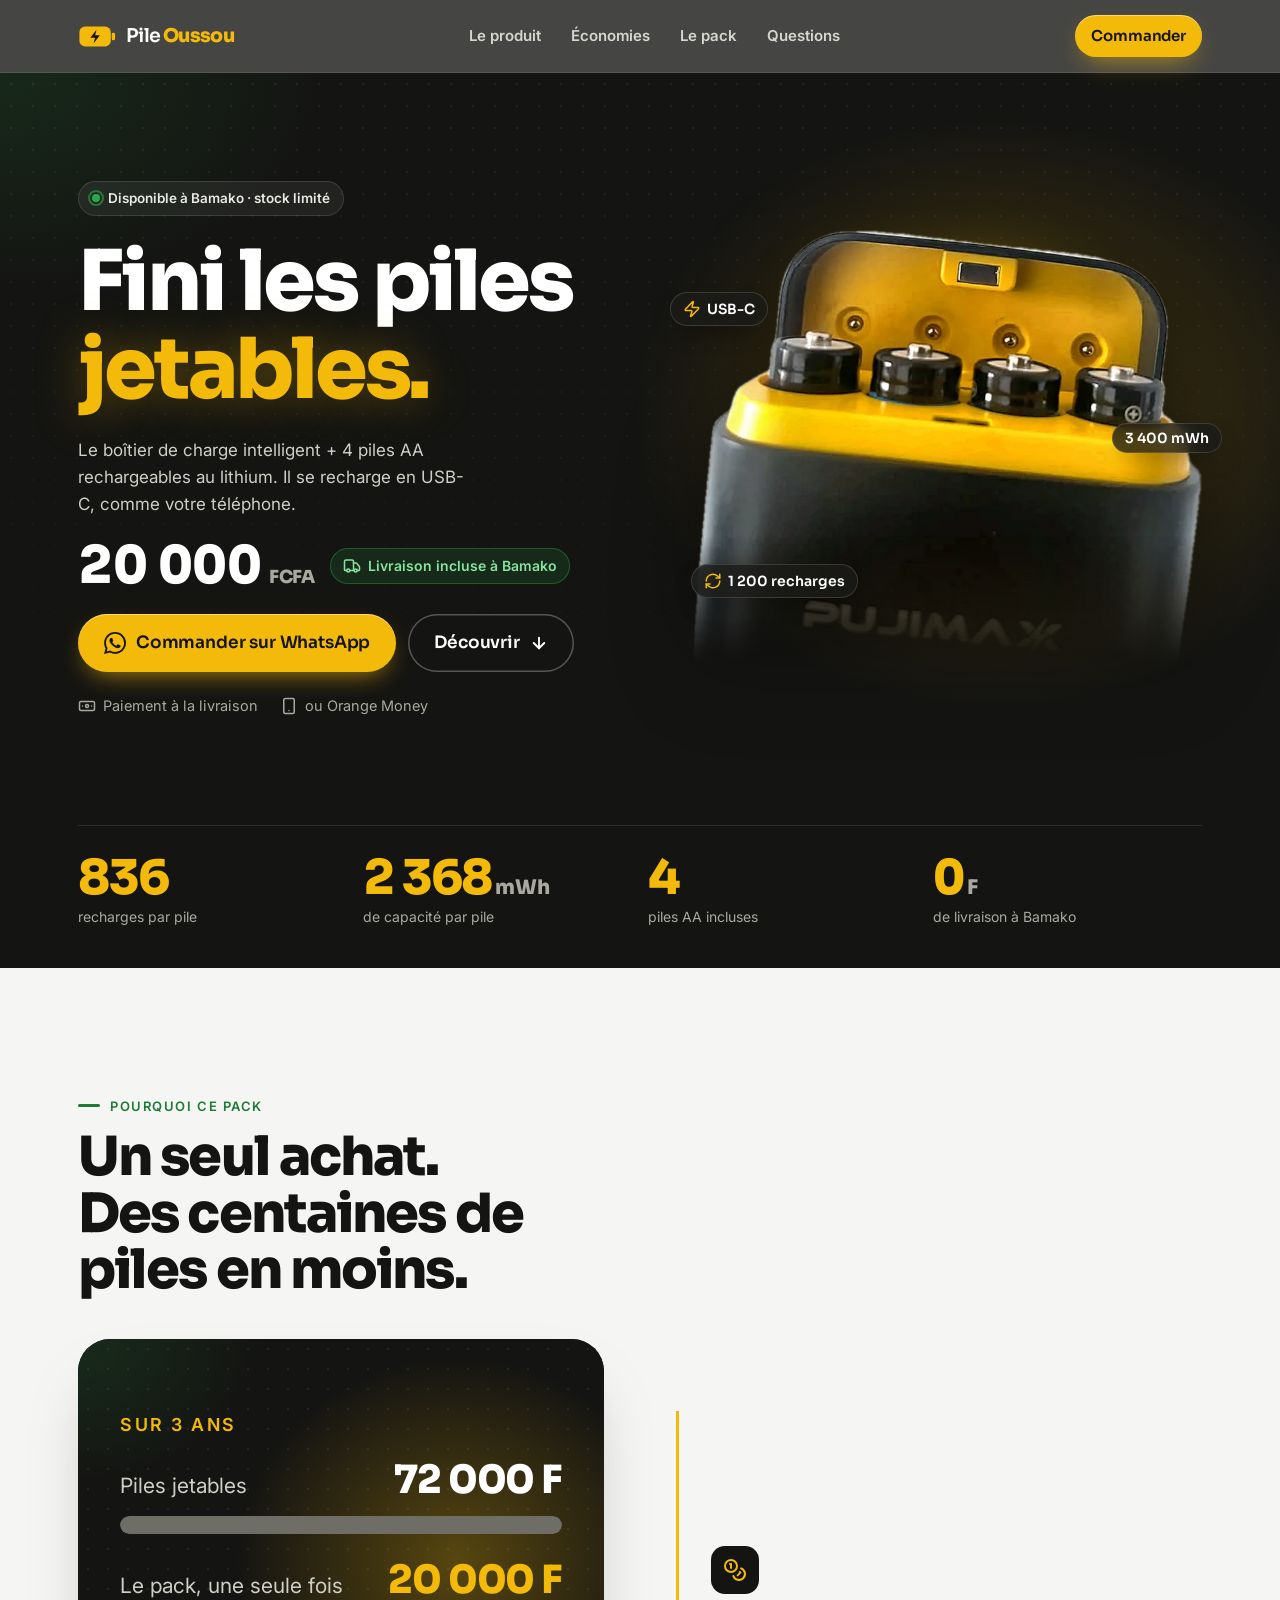
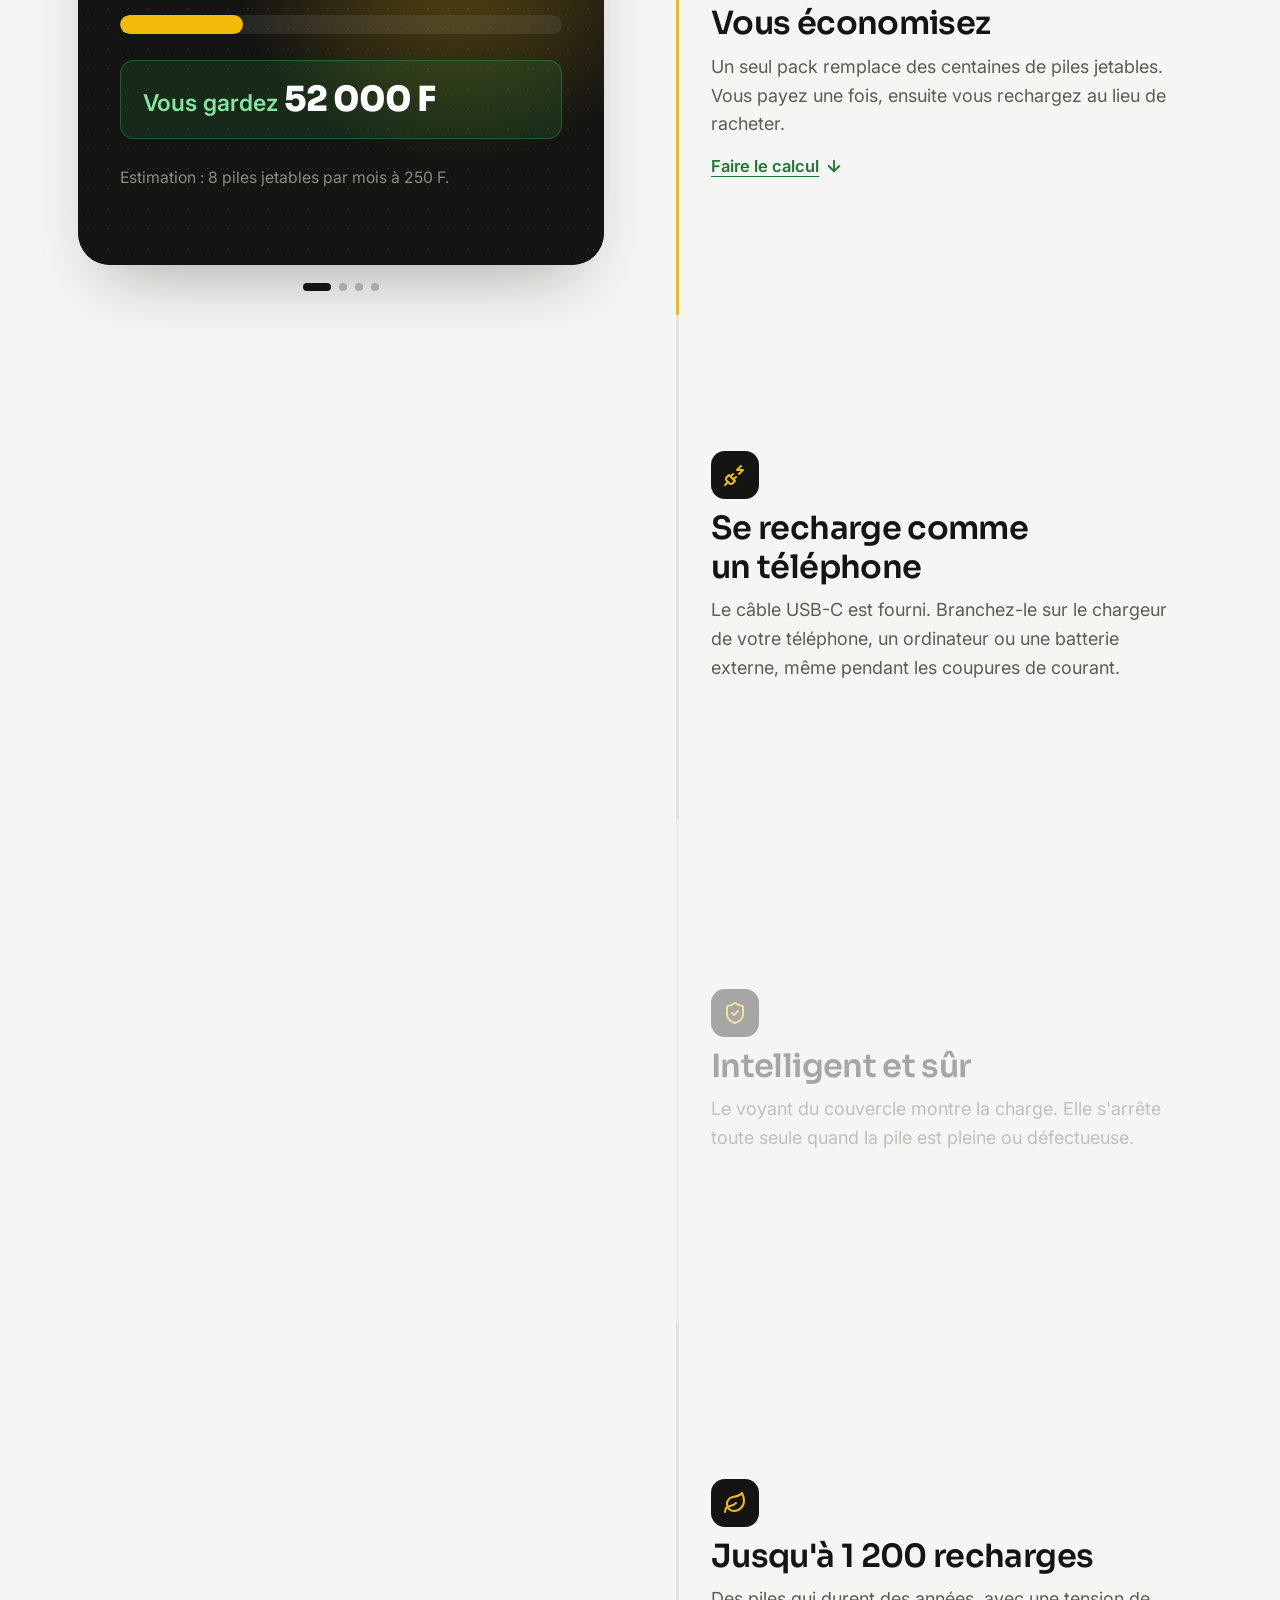
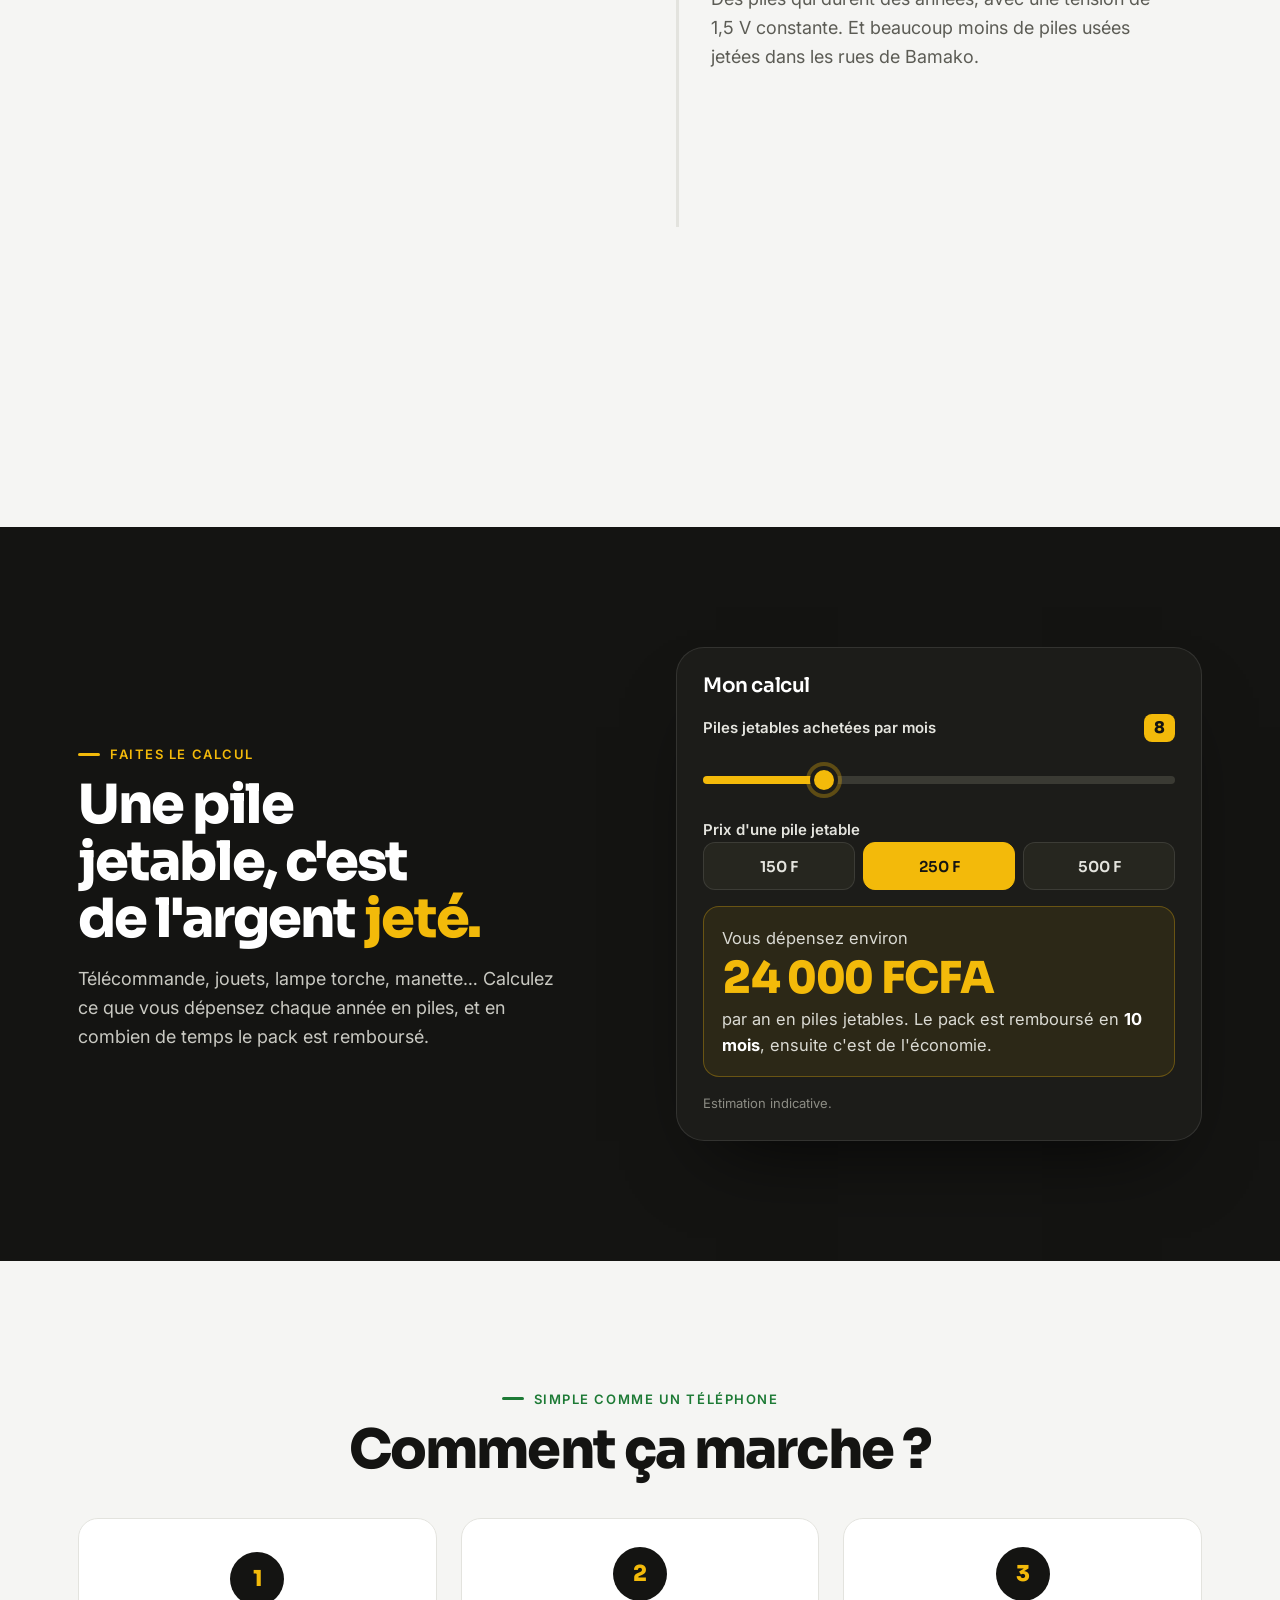
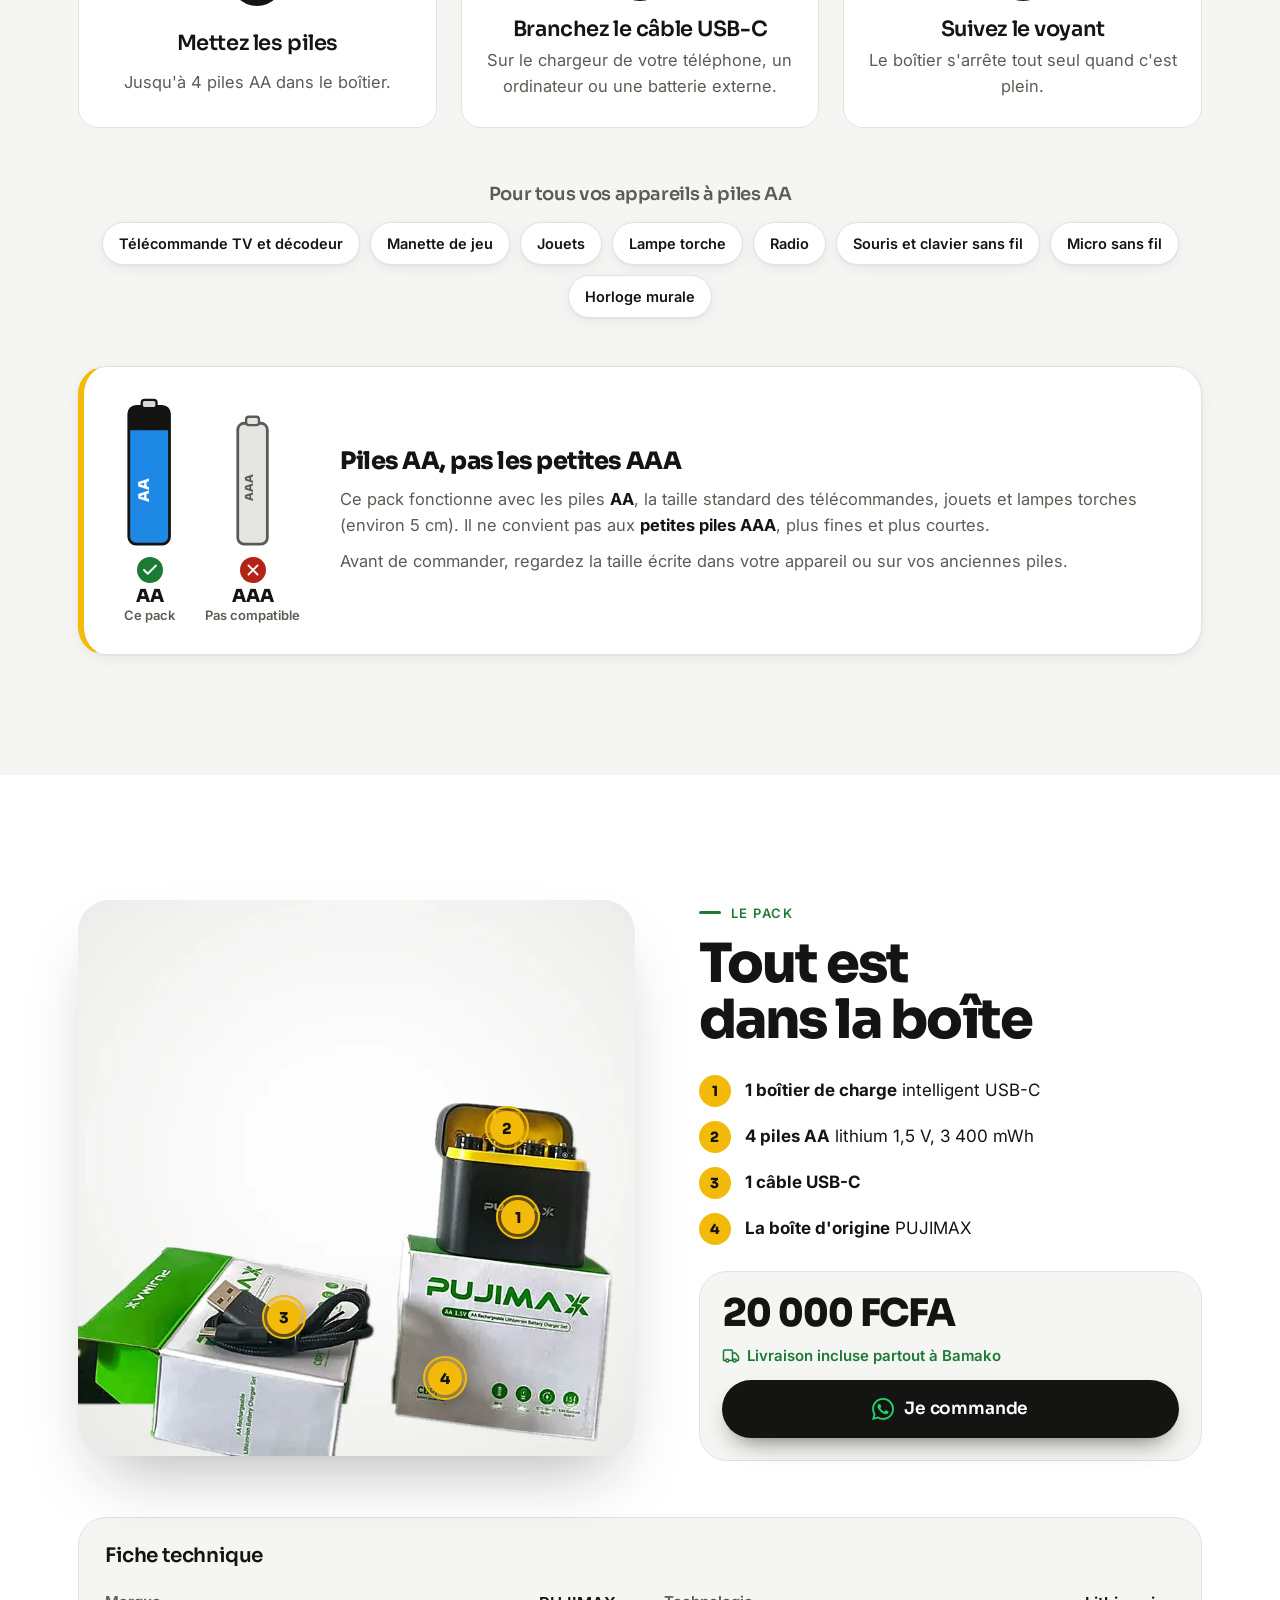
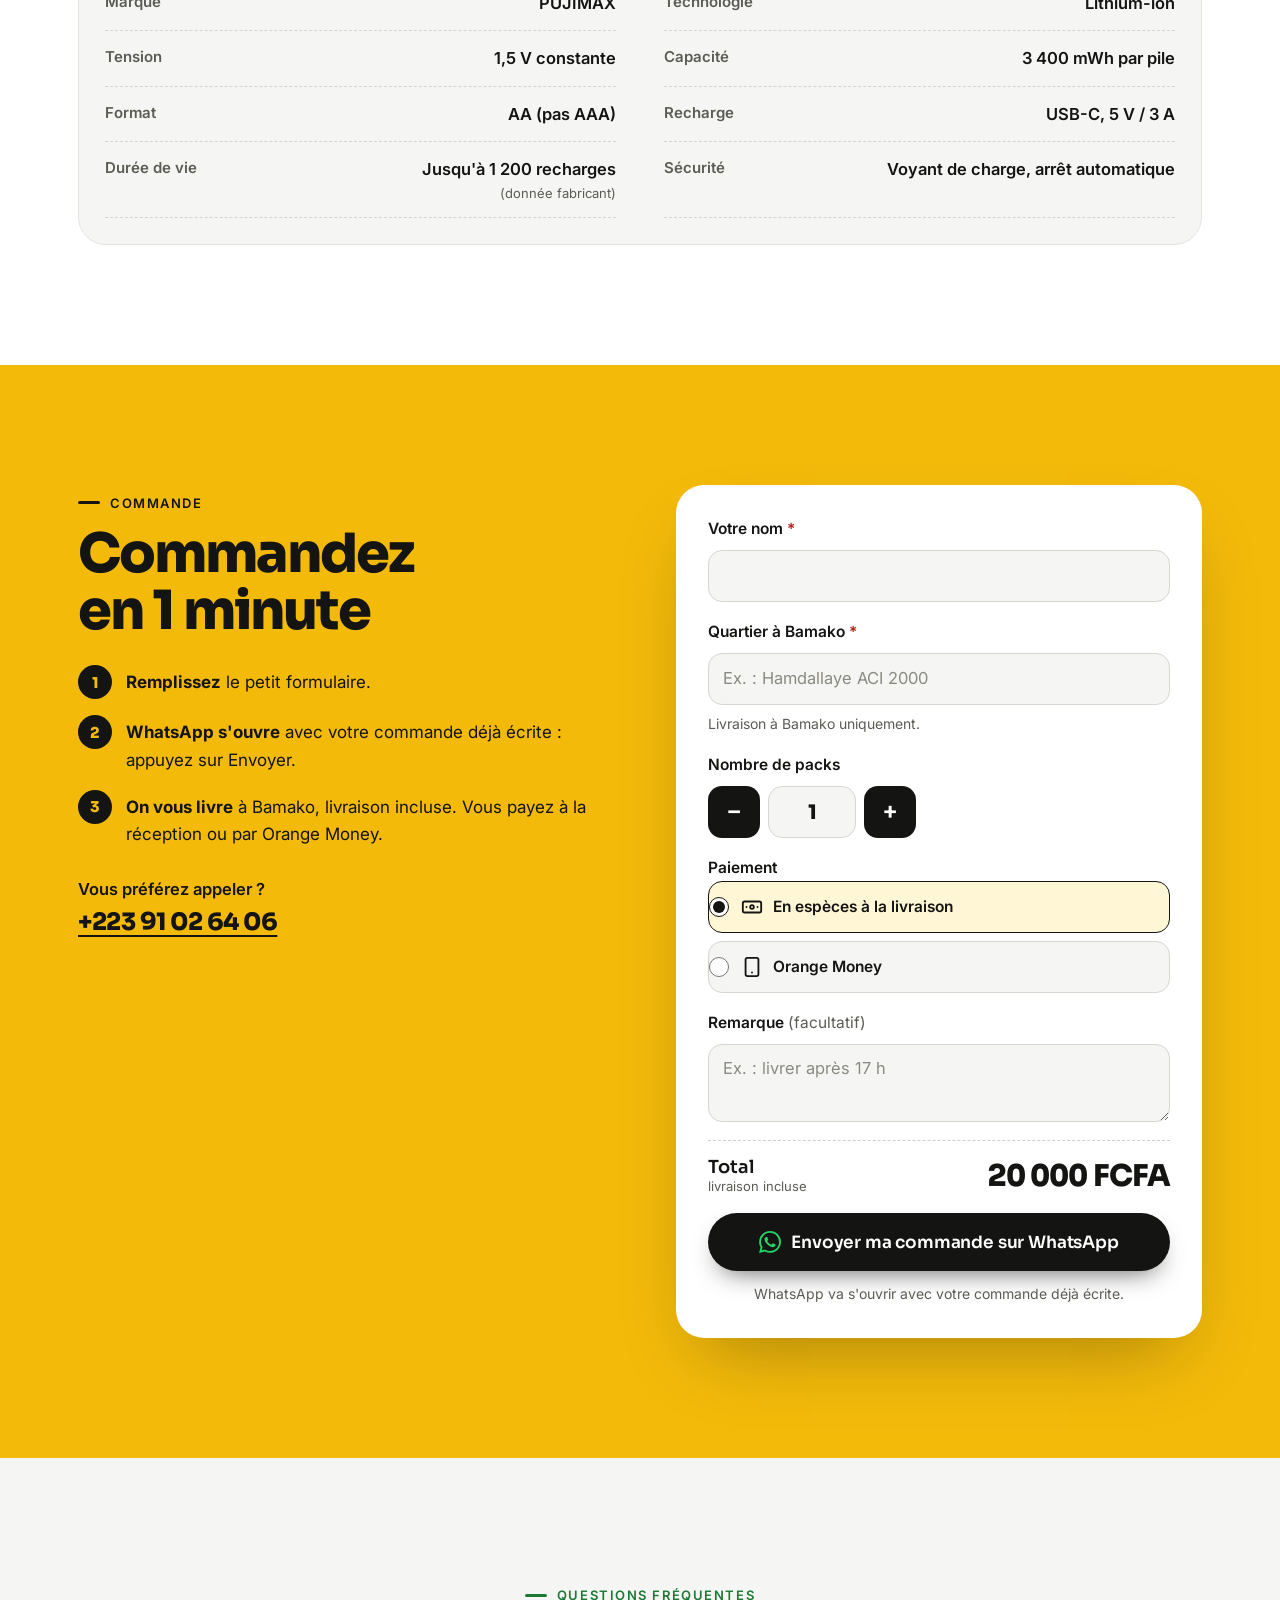
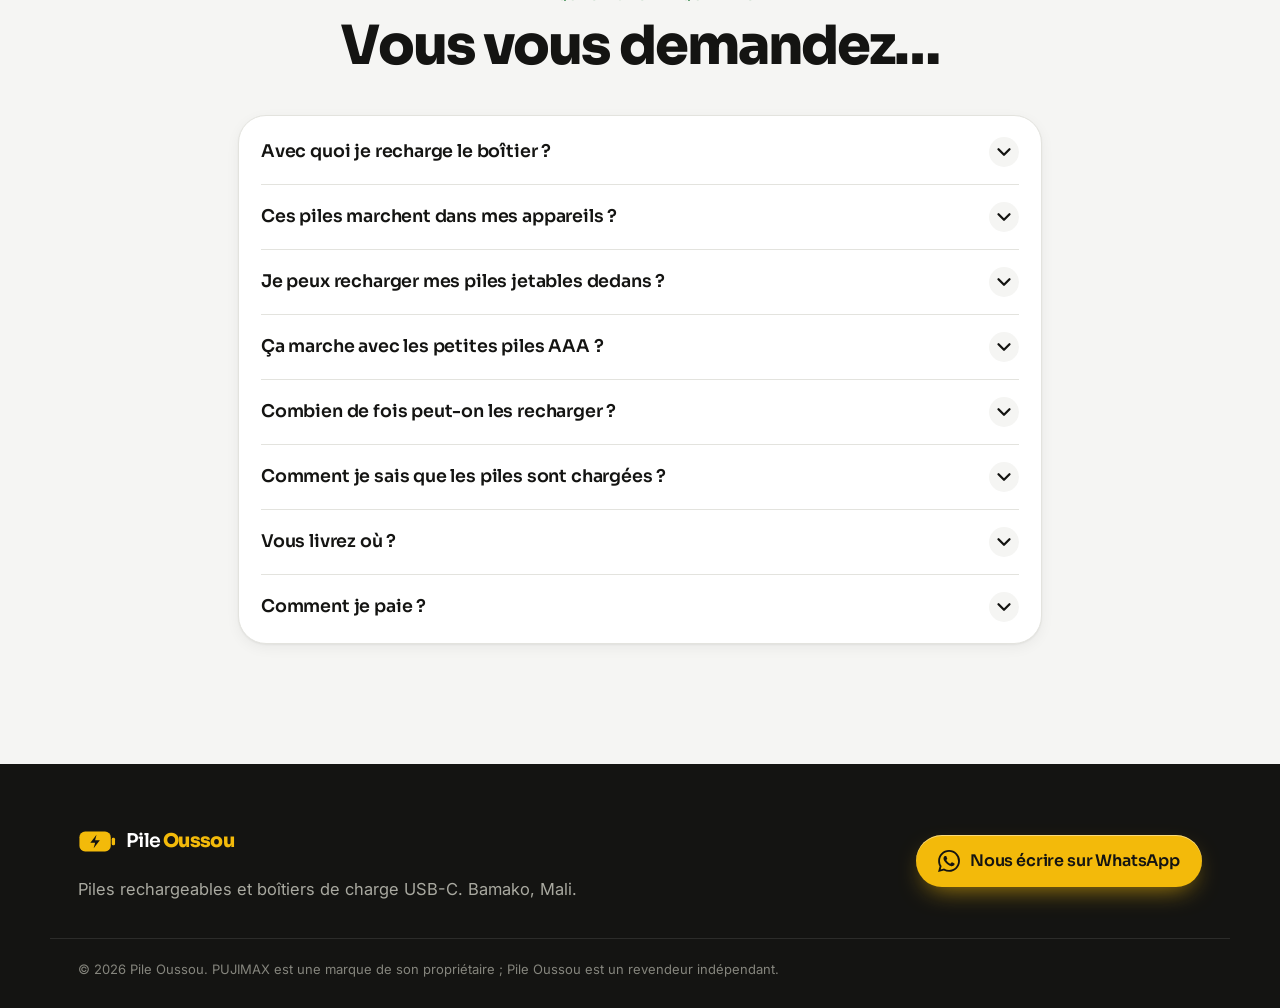
==== commit 0e2fee1b: "Avantages : visuels dessinés à la place des photos floues Les photos (compressées par WhatsApp) para" ====
--- a/index.html
+++ b/index.html
@@ -23,7 +23,7 @@
   <link rel="preconnect" href="https://fonts.googleapis.com">
   <link rel="preconnect" href="https://fonts.gstatic.com" crossorigin>
   <link rel="stylesheet" href="https://fonts.googleapis.com/css2?family=Inter:wght@400;600&family=Sora:wght@600;800&display=swap">
-  <link rel="stylesheet" href="styles.css?v=2">
+  <link rel="stylesheet" href="styles.css?v=4">
   <script>
     // Active les animations ; si main.js ne se charge pas, on réaffiche tout.
     document.documentElement.classList.add("js");
@@ -116,7 +116,7 @@
     </div>
   </section>
 
-  <!-- ============ LE PRODUIT (photo fixe + avantages qui défilent) ============ -->
+  <!-- ============ LE PRODUIT (visuel fixe + avantages qui défilent) ============ -->
   <section id="produit" class="section features">
     <div class="container">
       <div class="section-head" data-reveal>
@@ -125,38 +125,94 @@
       </div>
 
       <div class="features__layout">
+        <!-- Sur ordinateur, main.js recopie ici les visuels des avantages -->
         <div class="features__visual" aria-hidden="true">
-          <div class="features__frame">
-            <img class="is-active" data-feature-img="0" src="img/pack-complet.webp" width="800" height="800" loading="lazy" decoding="async" alt="">
-            <img data-feature-img="1" src="img/cable-usb-c.webp" width="800" height="800" loading="lazy" decoding="async" alt="">
-            <img data-feature-img="2" src="img/boitier-ouvert.webp" width="800" height="800" loading="lazy" decoding="async" alt="">
-            <img data-feature-img="3" src="img/boite.webp" width="800" height="800" loading="lazy" decoding="async" alt="">
-            <ol class="features__dots"><li class="is-active"></li><li></li><li></li><li></li></ol>
-          </div>
+          <div class="features__frame"></div>
+          <ol class="features__dots"><li class="is-active"></li><li></li><li></li><li></li></ol>
         </div>
 
         <ol class="features__list">
           <li class="feature is-active" data-feature="0">
-            <img class="feature__img" src="img/pack-complet.webp" width="800" height="800" loading="lazy" decoding="async" alt="Le pack complet&nbsp;: boîtier PUJIMAX posé sur sa boîte, avec le câble USB-C">
+            <div class="feature__visual">
+              <!-- Visuel 1 : comparaison sur 3 ans -->
+              <div class="panel panel--dark">
+                <div class="eco">
+                  <p class="panel__kicker">Sur 3 ans</p>
+                  <div class="eco__item">
+                    <p class="eco__top"><span>Piles jetables</span><b><span data-eco-jetables>72 000</span> F</b></p>
+                    <div class="eco__bar"><i style="--w:100%"></i></div>
+                  </div>
+                  <div class="eco__item eco__item--pack">
+                    <p class="eco__top"><span>Le pack, une seule fois</span><b><span data-prix>20 000</span> F</b></p>
+                    <div class="eco__bar"><i data-eco-bar style="--w:28%"></i></div>
+                  </div>
+                  <p class="eco__save">Vous gardez <b><span data-eco-gain>52 000</span> F</b></p>
+                  <p class="panel__note">Estimation&nbsp;: 8 piles jetables par mois à 250 F.</p>
+                </div>
+              </div>
+            </div>
             <span class="feature__icon"><svg aria-hidden="true"><use href="#i-coins"/></svg></span>
             <h3>Vous économisez</h3>
             <p>Un seul pack remplace des centaines de piles jetables. Vous payez une fois, ensuite vous rechargez au lieu de racheter.</p>
             <a class="feature__link" href="#economie">Faire le calcul <svg class="ico ico--sm" aria-hidden="true"><use href="#i-arrow"/></svg></a>
           </li>
           <li class="feature" data-feature="1">
-            <img class="feature__img" src="img/cable-usb-c.webp" width="800" height="800" loading="lazy" decoding="async" alt="Câble USB-C noir fourni dans le pack">
+            <div class="feature__visual">
+              <!-- Visuel 2 : d'où vient l'énergie -->
+              <div class="panel panel--yellow">
+                <svg class="usb-art" viewBox="0 0 400 400" role="img" aria-label="Le boîtier se recharge avec un chargeur de téléphone, un ordinateur ou une batterie externe">
+                  <g fill="#fff"><rect x="24" y="26" width="104" height="112" rx="22"/><rect x="148" y="26" width="104" height="112" rx="22"/><rect x="272" y="26" width="104" height="112" rx="22"/></g>
+                  <g fill="none" stroke="#141412" stroke-width="4" stroke-linecap="round" stroke-linejoin="round">
+                    <rect x="59" y="56" width="34" height="38" rx="9"/><path d="M68 46v10M84 46v10"/>
+                    <rect x="176" y="50" width="48" height="32" rx="5"/><path d="M168 92h64"/>
+                    <rect x="309" y="46" width="30" height="48" rx="9"/><path d="m327 58-8 12h7l-3 12 9-14h-7z"/>
+                  </g>
+                  <rect x="69" y="82" width="14" height="5" rx="2.5" fill="#141412"/>
+                  <g font-family="Inter, sans-serif" font-weight="600" font-size="14" fill="#141412" text-anchor="middle">
+                    <text x="76" y="122">Chargeur</text><text x="200" y="122">Ordinateur</text><text x="324" y="122">Powerbank</text>
+                  </g>
+                  <g class="flow" fill="none" stroke="#141412" stroke-width="3.5" stroke-linecap="round">
+                    <path d="M76 140C76 200 200 190 200 238"/><path d="M200 140v98"/><path d="M324 140C324 200 200 190 200 238"/>
+                  </g>
+                  <rect x="140" y="256" width="120" height="100" rx="26" fill="#141412"/>
+                  <rect x="140" y="240" width="120" height="38" rx="16" fill="#fff"/>
+                  <g fill="#141412"><circle cx="164" cy="259" r="8"/><circle cx="188" cy="259" r="8"/><circle cx="212" cy="259" r="8"/><circle cx="236" cy="259" r="8"/></g>
+                  <path d="m205 290-15 24h11l-5 22 17-27h-11z" fill="#F3BA0A"/>
+                </svg>
+                <span class="panel__pill">Câble USB-C fourni</span>
+              </div>
+            </div>
             <span class="feature__icon"><svg aria-hidden="true"><use href="#i-plug"/></svg></span>
             <h3>Se recharge comme un téléphone</h3>
             <p>Le câble USB-C est fourni. Branchez-le sur le chargeur de votre téléphone, un ordinateur ou une batterie externe, même pendant les coupures de courant.</p>
           </li>
           <li class="feature" data-feature="2">
-            <img class="feature__img" src="img/boitier-ouvert.webp" width="800" height="800" loading="lazy" decoding="async" alt="Boîtier ouvert avec quatre piles AA en place et son voyant de charge">
+            <div class="feature__visual">
+              <!-- Visuel 3 : le vrai boîtier sur fond sombre -->
+              <div class="panel panel--dark panel--photo">
+                <img src="img/hero-boitier.webp" width="760" height="650" loading="lazy" decoding="async" alt="Boîtier PUJIMAX ouvert, avec le voyant de charge en haut du couvercle">
+                <span class="panel__chip panel__chip--a"><svg aria-hidden="true"><use href="#i-zap"/></svg> Voyant de charge</span>
+                <span class="panel__chip panel__chip--b"><svg aria-hidden="true"><use href="#i-shield"/></svg> Arrêt automatique</span>
+              </div>
+            </div>
             <span class="feature__icon"><svg aria-hidden="true"><use href="#i-shield"/></svg></span>
             <h3>Intelligent et sûr</h3>
             <p>Le voyant du couvercle montre la charge. Elle s'arrête toute seule quand la pile est pleine ou défectueuse.</p>
           </li>
           <li class="feature" data-feature="3">
-            <img class="feature__img" src="img/boite.webp" width="800" height="800" loading="lazy" decoding="async" alt="Boîte PUJIMAX avec les mentions High Capacity, Fast Recharge, 1200 Charge Cycles, 1.5V Constant Output">
+            <div class="feature__visual">
+              <!-- Visuel 4 : compteur de recharges -->
+              <div class="panel panel--light">
+                <div class="ring">
+                  <svg viewBox="0 0 240 240" aria-hidden="true">
+                    <circle cx="120" cy="120" r="100" fill="none" stroke="#E6E6E0" stroke-width="16"/>
+                    <circle class="ring__arc" cx="120" cy="120" r="100" fill="none" stroke="#F3BA0A" stroke-width="16" stroke-linecap="round" pathLength="100" stroke-dasharray="100" transform="rotate(-90 120 120)"/>
+                  </svg>
+                  <p class="ring__center"><b>1 200</b><span>recharges par pile</span></p>
+                </div>
+                <p class="panel__chips"><span>1,5 V constante</span><span>3 400 mWh</span><span>Format AA</span></p>
+              </div>
+            </div>
             <span class="feature__icon"><svg aria-hidden="true"><use href="#i-leaf"/></svg></span>
             <h3>Jusqu'à 1 200 recharges</h3>
             <p>Des piles qui durent des années, avec une tension de 1,5&nbsp;V constante. Et beaucoup moins de piles usées jetées dans les rues de Bamako.</p>
@@ -452,6 +508,6 @@
   <a class="btn btn--yellow btn--sm" href="#commander" tabindex="-1"><svg class="ico" aria-hidden="true"><use href="#i-wa"/></svg> Commander</a>
 </div>
 
-<script src="main.js?v=3" defer></script>
+<script src="main.js?v=5" defer></script>
 </body>
 </html>
--- a/styles.css
+++ b/styles.css
@@ -268,7 +268,7 @@
   padding: 18px 18px 24px; background: var(--white);
   border: 1px solid var(--line); border-radius: var(--r-lg); box-shadow: var(--shadow-sm);
 }
-.feature__img { width: 100%; height: auto; aspect-ratio: 1 / 1; object-fit: cover; border-radius: var(--r); margin-bottom: 8px; background: #EEEEEB; }
+.feature__visual { margin-bottom: 8px; }
 .feature__icon {
   display: grid; place-items: center; width: 48px; height: 48px;
   background: var(--ink); color: var(--yellow); border-radius: 14px;
@@ -277,6 +277,85 @@
 .feature h3 { font-size: 24px; }
 .feature p { color: var(--muted); }
 .feature__link { display: inline-flex; align-items: center; gap: 6px; margin-top: 4px; font-weight: 600; color: var(--green-ink); text-underline-offset: 4px; }
+
+/* ---------- Visuels des avantages (dessinés, nets à toutes les tailles) ---------- */
+.panel {
+  position: relative; isolation: isolate; overflow: hidden;
+  display: grid; place-items: center; aspect-ratio: 1 / 1; border-radius: var(--r);
+  container-type: inline-size;
+}
+.panel--dark { background: var(--ink); color: #fff; }
+.panel--dark::before {
+  content: ""; position: absolute; inset: 0; z-index: -1;
+  background:
+    radial-gradient(60% 55% at 72% 42%, rgba(243, 186, 10, .3), transparent 70%),
+    radial-gradient(50% 40% at 0% 0%, rgba(43, 168, 74, .16), transparent 70%);
+}
+.panel--dark::after {
+  content: ""; position: absolute; inset: 0; z-index: -1;
+  background-image: radial-gradient(rgba(255, 255, 255, .07) 1px, transparent 1px); background-size: 20px 20px;
+}
+.panel--yellow { background: radial-gradient(85% 75% at 50% 25%, #FFD54F, var(--yellow) 72%); color: var(--ink); }
+.panel--light { background: radial-gradient(85% 75% at 50% 35%, #fff, #ECECE7); color: var(--ink); }
+
+.panel__kicker { color: var(--yellow); font: 600 13px/1.2 var(--font-body); font-size: 3.4cqi; letter-spacing: .14em; text-transform: uppercase; }
+.panel__note { color: #8C8C84; font-size: 12px; font-size: 3cqi; }
+
+/* 1. Économies */
+.eco { width: 84%; display: grid; gap: 18px; gap: 5cqi; }
+.eco__top { display: flex; justify-content: space-between; align-items: baseline; gap: 12px; margin-bottom: 8px; margin-bottom: 2.4cqi; color: #CFCFC8; font-size: 14px; font-size: 4cqi; }
+.eco__top b { color: #fff; font: 800 26px/1 var(--font-head); font-size: 7.4cqi; letter-spacing: -0.03em; white-space: nowrap; }
+.eco__item--pack .eco__top b { color: var(--yellow); }
+.eco__bar { height: 12px; height: 3.6cqi; border-radius: 999px; background: rgba(255, 255, 255, .08); overflow: hidden; }
+.eco__bar i { display: block; width: var(--w); height: 100%; border-radius: inherit; background: #6E6E66; transform: scaleX(0); transform-origin: left; transition: transform 1.2s var(--ease) .15s; }
+.eco__item--pack .eco__bar i { background: var(--yellow); }
+.eco__save {
+  padding: 12px 16px; padding: 3.2cqi 4.4cqi; border-radius: 14px;
+  background: rgba(43, 168, 74, .15); box-shadow: inset 0 0 0 1px rgba(43, 168, 74, .4);
+  color: #86E3A0; font-weight: 600; font-size: 15px; font-size: 4.4cqi;
+}
+.eco__save b { color: #fff; font: 800 22px var(--font-head); font-size: 6.6cqi; letter-spacing: -0.03em; }
+
+/* 2. Recharge USB-C */
+.usb-art { width: 88%; height: auto; margin-bottom: 10%; }
+.flow path { stroke-dasharray: 2 11; animation: flow 1.1s linear infinite; }
+@keyframes flow { to { stroke-dashoffset: -26; } }
+.panel__pill {
+  position: absolute; left: 50%; bottom: 7%; transform: translateX(-50%);
+  padding: 10px 18px; padding: 2.6cqi 4.6cqi; border-radius: 999px;
+  background: var(--ink); color: #fff; font: 600 15px/1 var(--font-head); font-size: 3.8cqi; white-space: nowrap;
+}
+
+/* 3. Le boîtier */
+.panel--photo img { width: 82%; height: auto; margin-top: 12%; filter: drop-shadow(0 24px 30px rgba(0, 0, 0, .55)); }
+.panel__chip {
+  position: absolute; display: inline-flex; align-items: center; gap: 6px; gap: 1.6cqi;
+  padding: 8px 13px; padding: 2.2cqi 3.6cqi; border-radius: 999px;
+  background: rgba(28, 28, 25, .82); color: #fff;
+  box-shadow: inset 0 0 0 1px rgba(255, 255, 255, .16), 0 10px 24px -10px rgba(0, 0, 0, .6);
+  font: 600 14px/1 var(--font-head); font-size: 3.6cqi; white-space: nowrap;
+}
+.panel__chip svg { width: 18px; height: 18px; width: 4.6cqi; height: 4.6cqi; color: var(--yellow); }
+.panel__chip--a { top: 7%; left: 50%; transform: translateX(-50%); }
+.panel__chip--a::after { content: ""; position: absolute; left: 50%; top: 100%; width: 2px; height: 5cqi; background: rgba(255, 255, 255, .5); }
+.panel__chip--b { bottom: 7%; left: 7%; }
+
+/* 4. Compteur de recharges */
+.ring { position: relative; width: 62%; margin-bottom: 12%; }
+.ring svg { width: 100%; height: auto; }
+.ring__arc { stroke-dashoffset: 100; transition: stroke-dashoffset 1.6s var(--ease) .1s; }
+.ring__center { position: absolute; inset: 0; display: grid; place-content: center; text-align: center; }
+.ring__center b { font: 800 46px/1 var(--font-head); font-size: 13cqi; letter-spacing: -0.04em; }
+.ring__center span { margin-top: 6px; color: var(--muted); font-size: 14px; font-size: 3.7cqi; }
+.panel__chips { position: absolute; left: 0; right: 0; bottom: 7%; display: flex; flex-wrap: wrap; justify-content: center; gap: 8px; gap: 2cqi; padding-inline: 6%; }
+.panel__chips span {
+  padding: 7px 12px; padding: 1.9cqi 3.2cqi; border-radius: 999px; background: #fff;
+  box-shadow: inset 0 0 0 1px var(--line); font: 600 13px/1 var(--font-head); font-size: 3.4cqi; white-space: nowrap;
+}
+
+/* Animations quand le visuel est actif */
+.panel.is-active .eco__bar i, .feature.is-active .eco__bar i, html:not(.js) .eco__bar i { transform: none; }
+.panel.is-active .ring__arc, .feature.is-active .ring__arc, html:not(.js) .ring__arc { stroke-dashoffset: 6; }
 
 /* ---------- Calculateur ---------- */
 .calc {
@@ -537,27 +616,27 @@
 
   .split { grid-template-columns: 1fr 1fr; gap: 72px; }
 
-  /* Photo fixe à gauche, avantages qui défilent à droite */
-  .features__layout { display: grid; grid-template-columns: 1fr 1fr; gap: 72px; align-items: start; }
-  .features__visual { display: block; position: sticky; top: calc(var(--header-h) + 32px); }
-  .features__frame { position: relative; aspect-ratio: 1 / 1; border-radius: 32px; overflow: hidden; background: #EEEEEB; box-shadow: var(--shadow-lg); }
-  .features__frame img {
-    position: absolute; inset: 0; width: 100%; height: 100%; object-fit: cover;
-    opacity: 0; transform: scale(1.05); transition: opacity .6s var(--ease), transform 1.2s var(--ease);
+  /* Visuel fixe à gauche, avantages qui défilent à droite (seulement si main.js a recopié les visuels) */
+  .js .features__layout { display: grid; grid-template-columns: 1fr 1fr; gap: 72px; align-items: start; }
+  .js .features__visual { display: block; position: sticky; top: calc(var(--header-h) + 32px); }
+  .features__frame { position: relative; aspect-ratio: 1 / 1; border-radius: 32px; overflow: hidden; background: var(--ink); box-shadow: var(--shadow-lg); }
+  .features__frame .panel {
+    position: absolute; inset: 0; border-radius: inherit;
+    opacity: 0; transform: scale(1.04); transition: opacity .6s var(--ease), transform 1s var(--ease);
   }
-  .features__frame img.is-active { opacity: 1; transform: none; }
-  .features__dots { position: absolute; left: 50%; bottom: 18px; transform: translateX(-50%); list-style: none; margin: 0; padding: 6px 10px; display: flex; gap: 8px; background: rgba(255, 255, 255, .7); border-radius: 999px; -webkit-backdrop-filter: blur(6px); backdrop-filter: blur(6px); }
+  .features__frame .panel.is-active { opacity: 1; transform: none; }
+  .js .feature .feature__visual { display: none; }
+  .features__dots { list-style: none; margin: 18px 0 0; padding: 0; display: flex; justify-content: center; gap: 8px; }
   .features__dots li { width: 8px; height: 8px; border-radius: 999px; background: rgba(20, 20, 18, .25); transition: width .3s var(--ease), background-color .3s; }
-  .features__dots li.is-active { width: 24px; background: var(--ink); }
-
-  .features__list { gap: 0; padding-block: 8vh 20vh; }
-  .feature {
+  .features__dots li.is-active { width: 28px; background: var(--ink); }
+
+  .js .features__list { gap: 0; padding-block: 8vh 20vh; }
+  .js .feature {
     min-height: 56vh; align-content: center; padding: 24px 0 24px 32px;
     background: none; border: 0; border-left: 3px solid var(--line); border-radius: 0; box-shadow: none;
     opacity: .35; transition: opacity .4s var(--ease), border-color .4s;
   }
-  .feature.is-active { opacity: 1; border-left-color: var(--yellow); }
-  .feature__img { display: none; }
+  .js .feature.is-active { opacity: 1; border-left-color: var(--yellow); }
   .feature h3 { font-size: 32px; }
   .feature p { font-size: 18px; max-width: 42ch; }
 
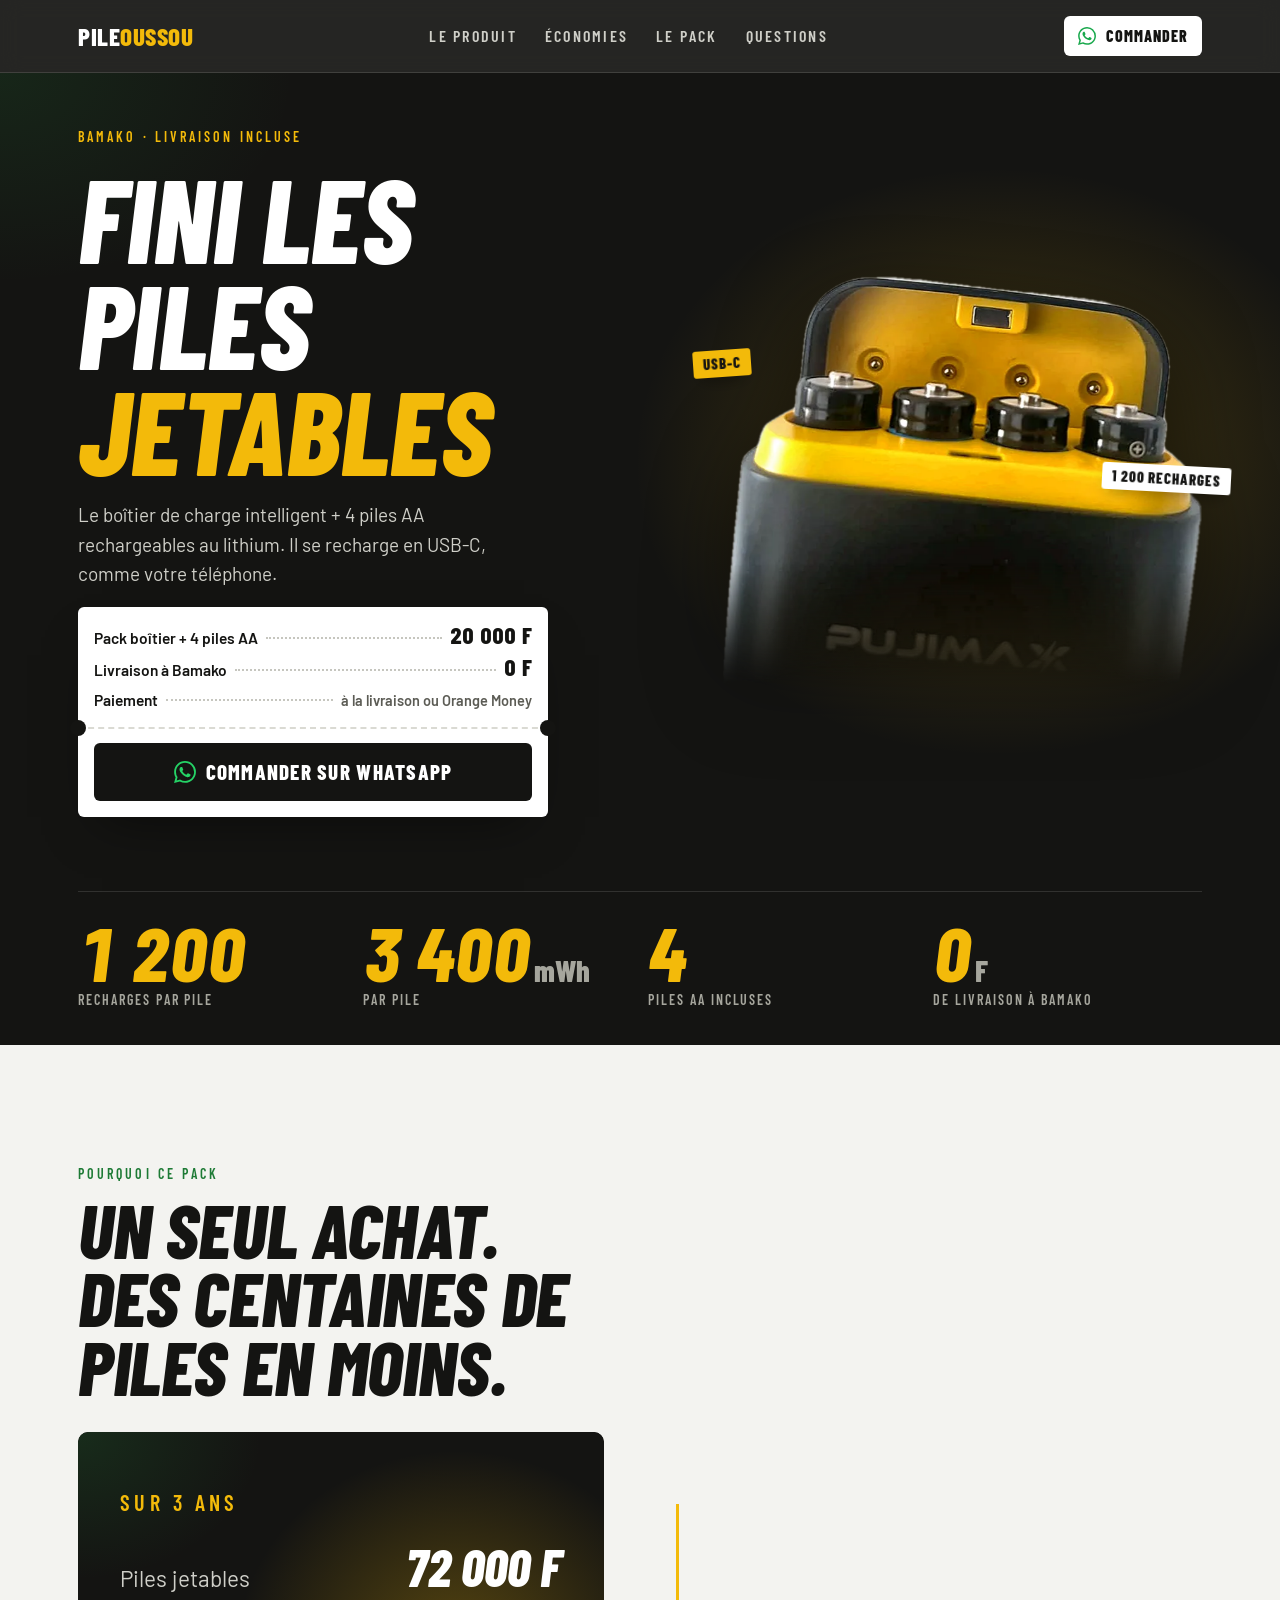
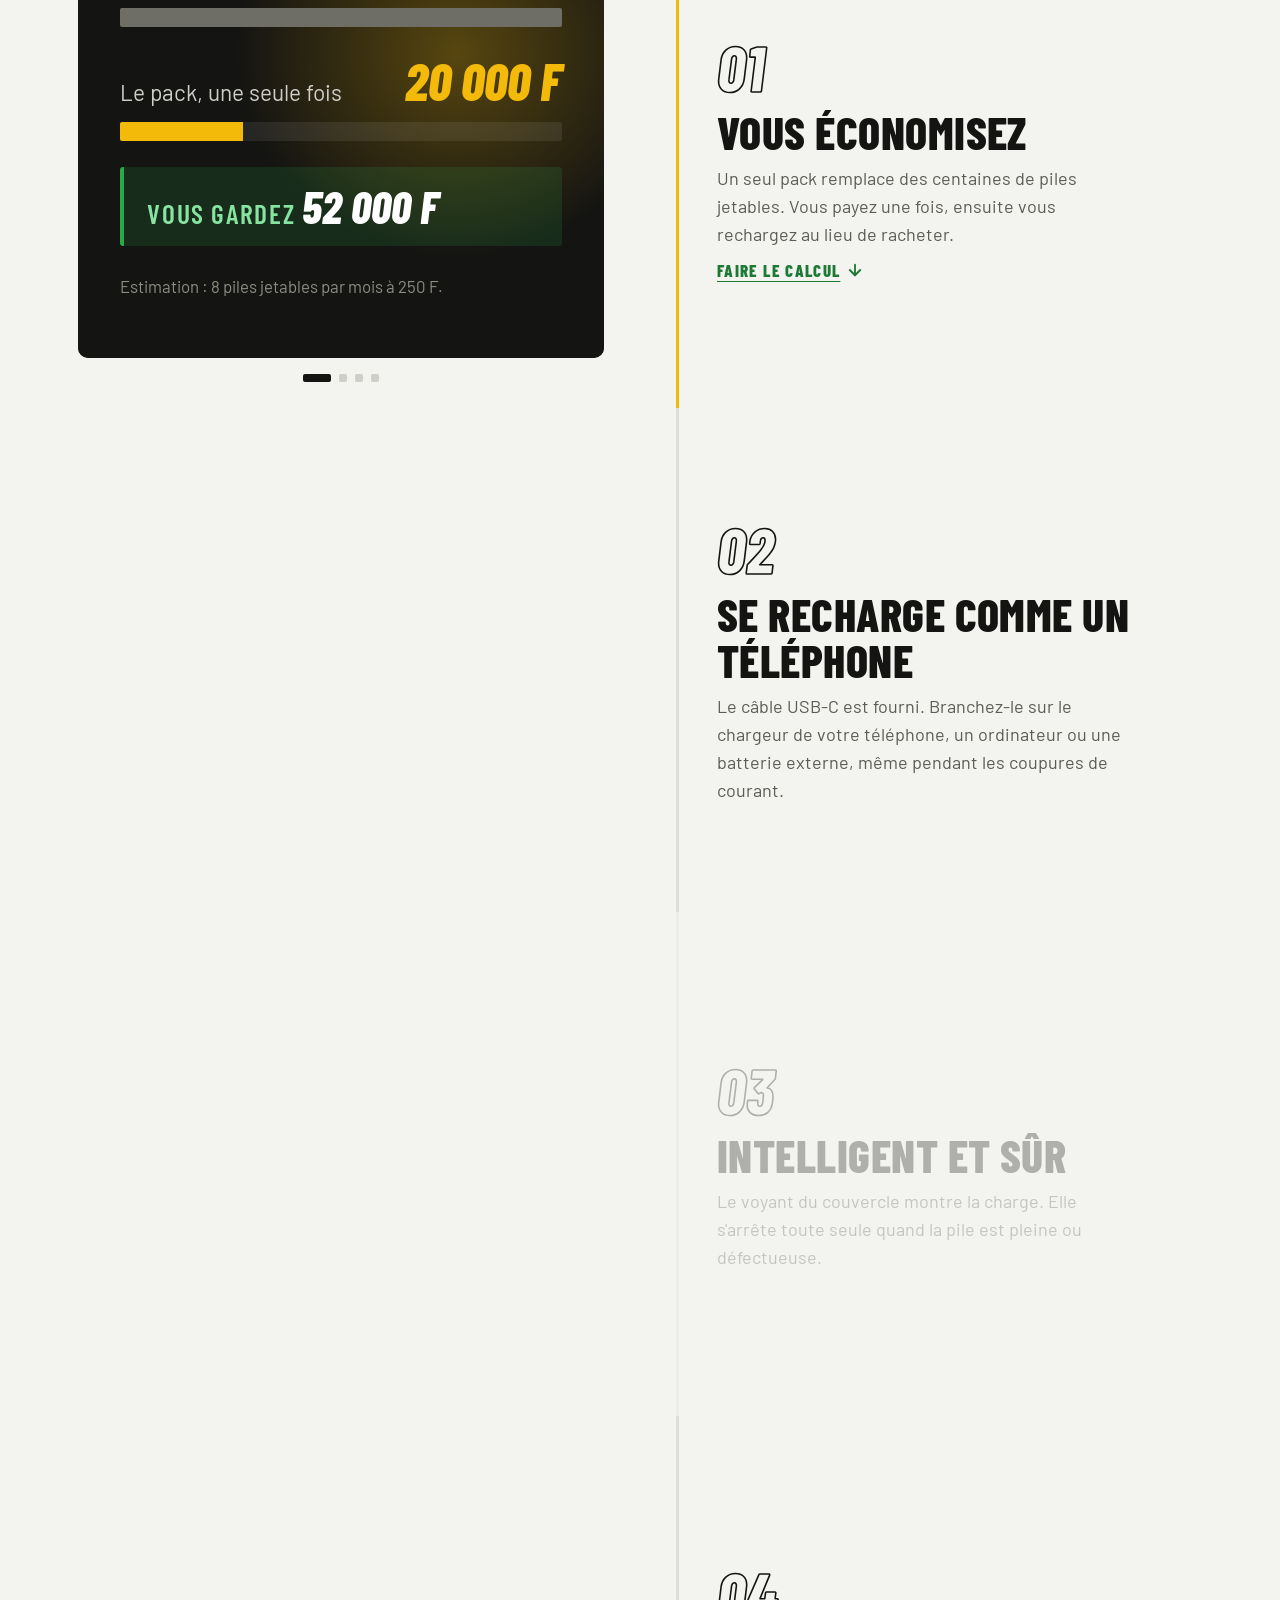
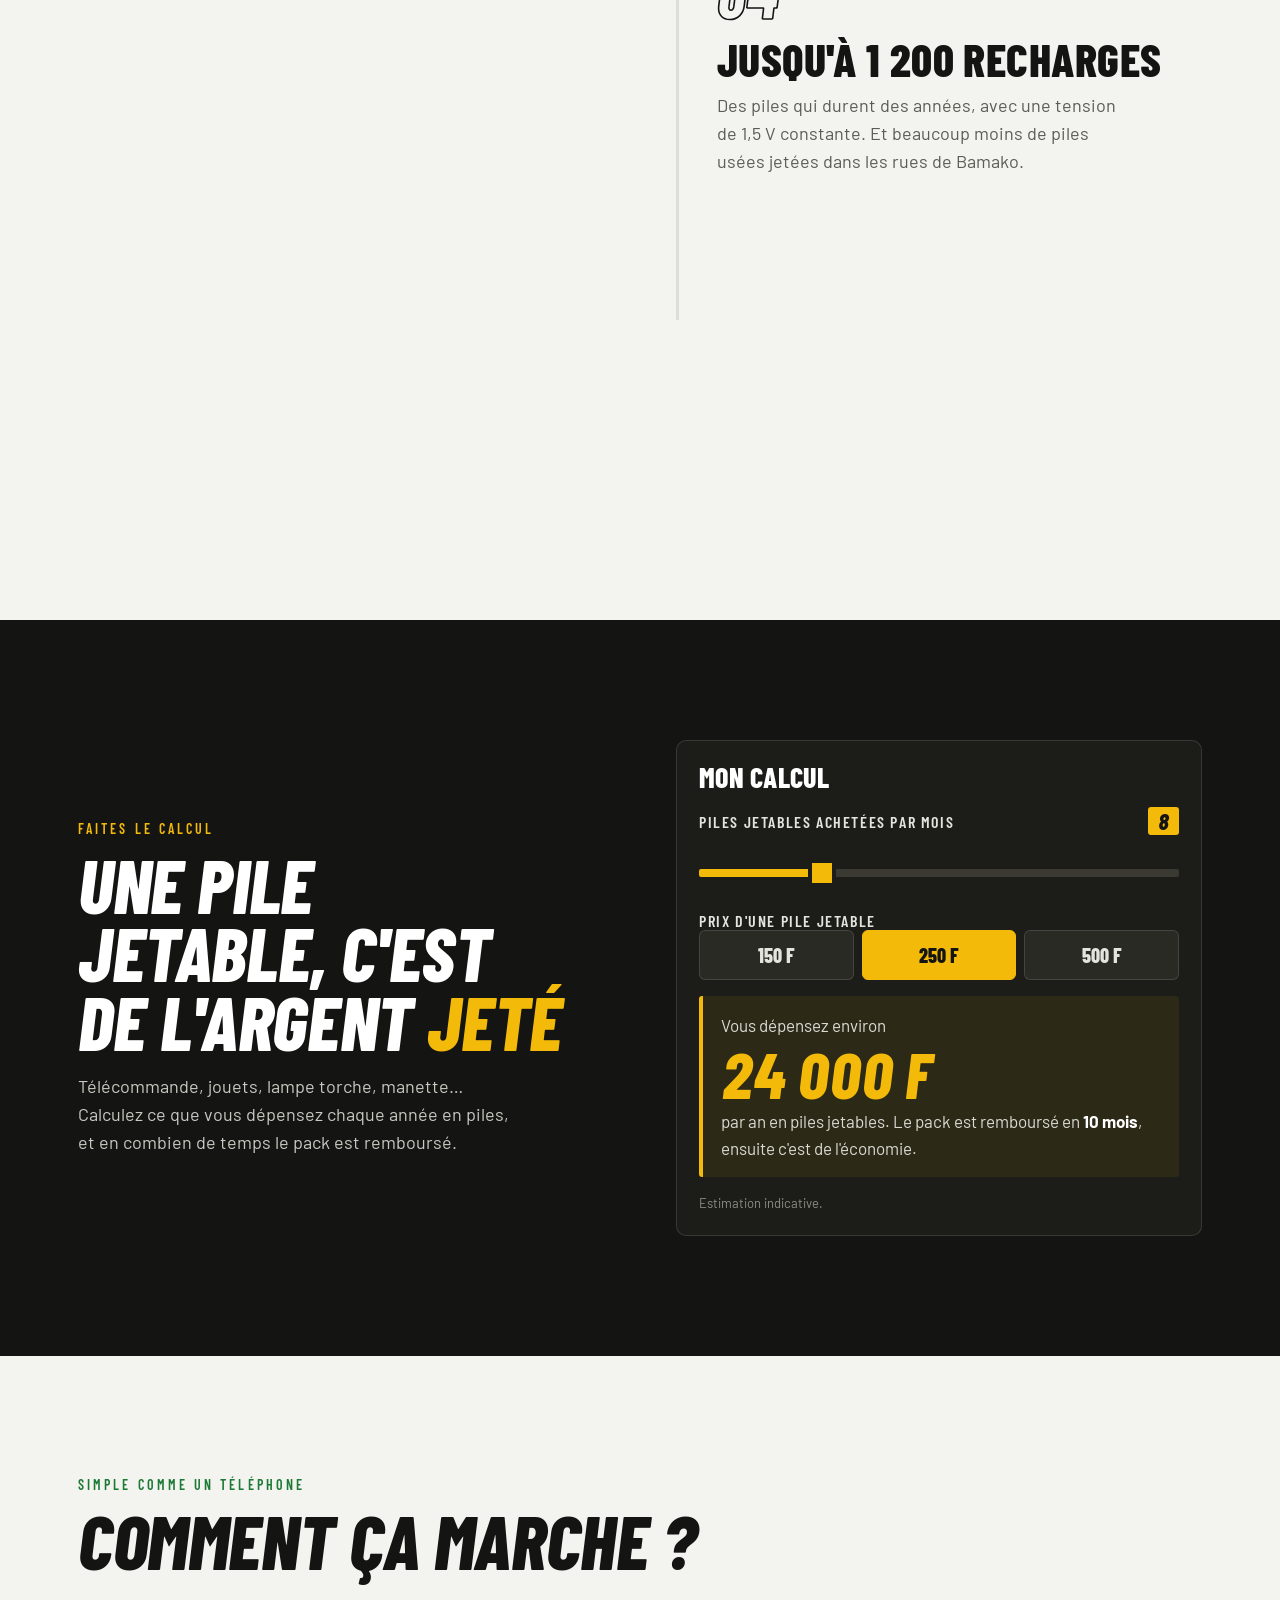
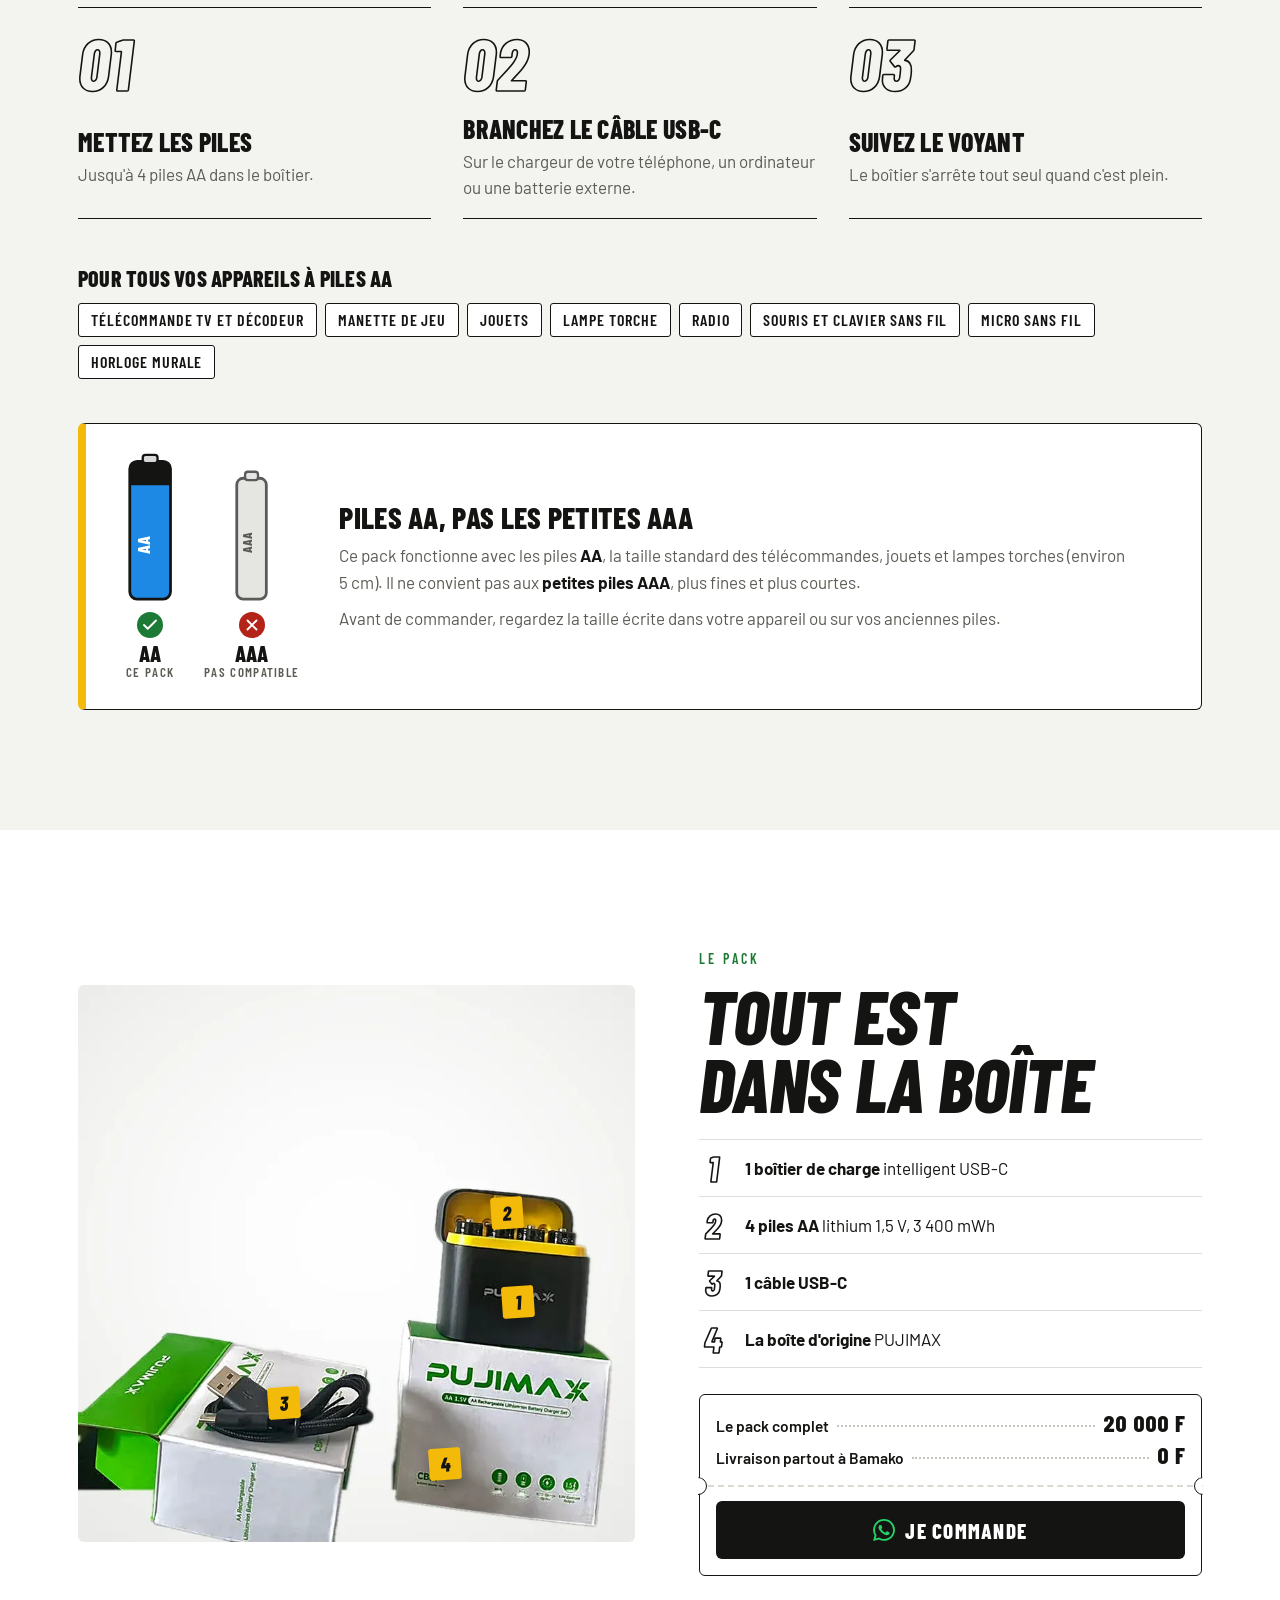
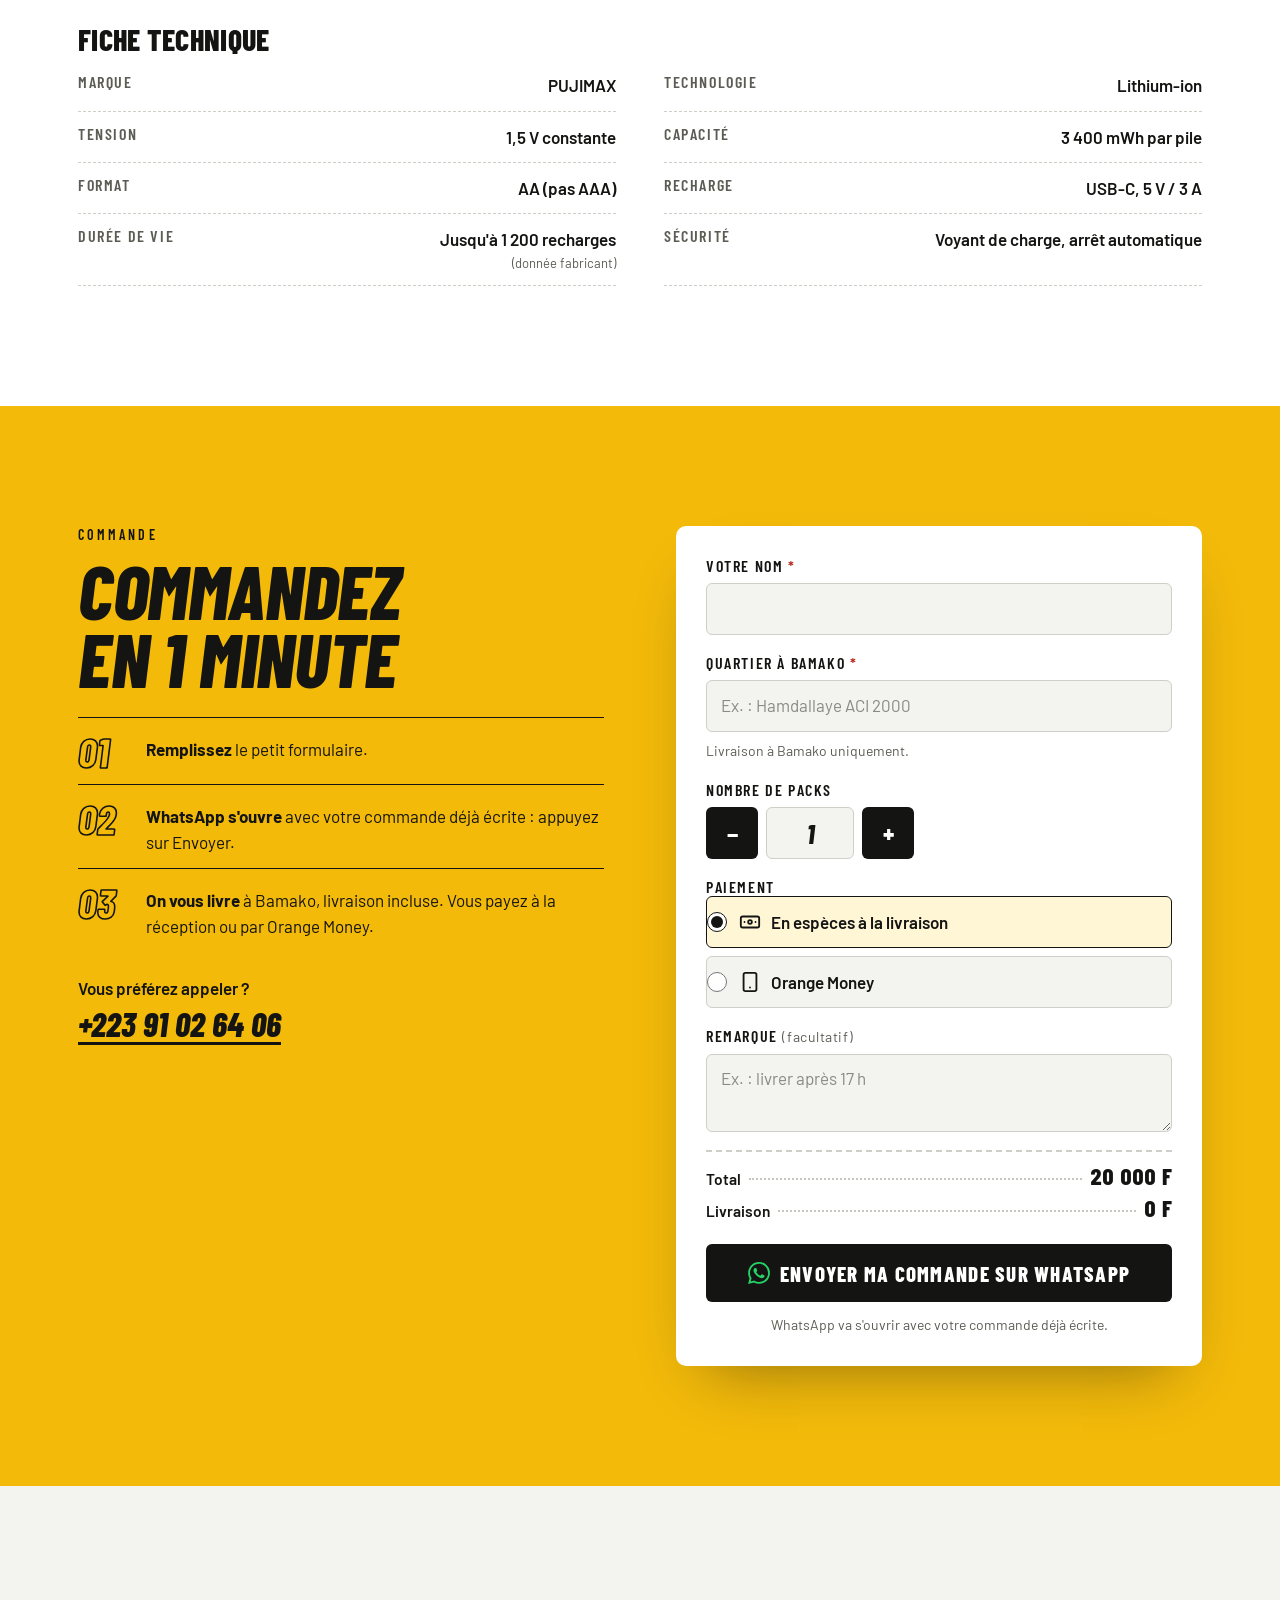
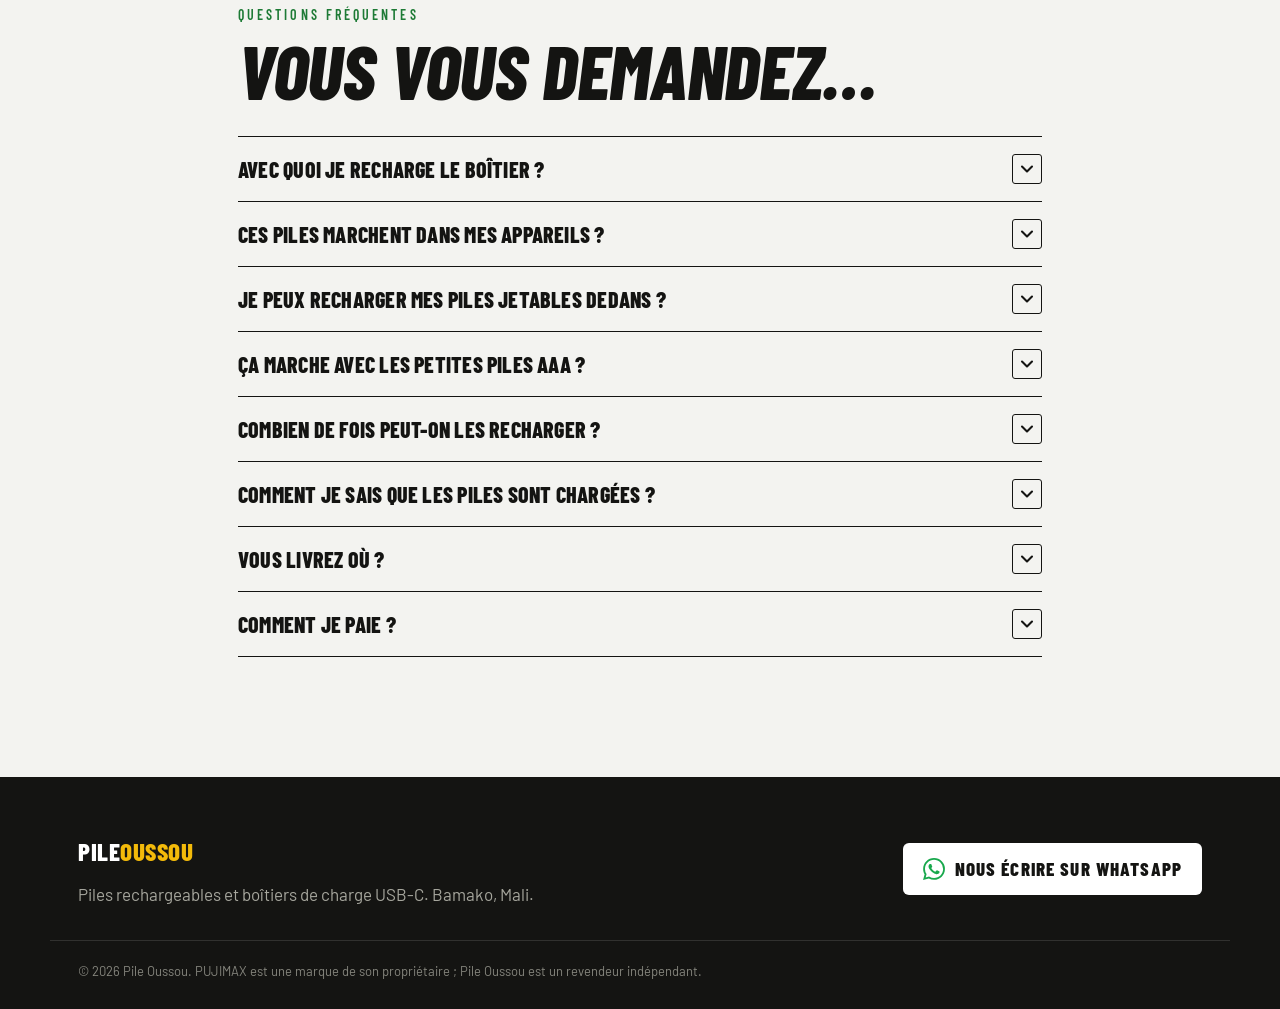
==== commit 41900f73: "Direction « Signalétique » et vraie version mobile Typo et composants - Barlow Condensed (titres pen" ====
--- a/index.html
+++ b/index.html
@@ -2,9 +2,9 @@
 <html lang="fr">
 <head>
   <meta charset="utf-8">
-  <meta name="viewport" content="width=device-width, initial-scale=1">
+  <meta name="viewport" content="width=device-width, initial-scale=1, viewport-fit=cover">
   <title>Pile Oussou — Piles AA rechargeables USB-C à Bamako</title>
-  <meta name="description" content="Boîtier de charge intelligent USB-C + 4 piles AA rechargeables au lithium PUJIMAX. 20 000 FCFA, livraison incluse à Bamako, commande sur WhatsApp.">
+  <meta name="description" content="Boîtier de charge intelligent USB-C + 4 piles AA rechargeables au lithium PUJIMAX. 20 000 F, livraison incluse à Bamako, commande sur WhatsApp.">
   <meta name="theme-color" content="#141412">
 
   <!-- Aperçu quand le lien est partagé sur WhatsApp / Facebook.
@@ -13,7 +13,7 @@
   <meta property="og:locale" content="fr_FR">
   <meta property="og:url" content="https://viudesdominique12-droid.github.io/pile-oussou/">
   <meta property="og:title" content="Fini les piles jetables — Pile Oussou, Bamako">
-  <meta property="og:description" content="Boîtier de charge USB-C + 4 piles AA rechargeables. 20 000 FCFA, livraison incluse à Bamako.">
+  <meta property="og:description" content="Boîtier de charge USB-C + 4 piles AA rechargeables. 20 000 F, livraison incluse à Bamako.">
   <meta property="og:image" content="https://viudesdominique12-droid.github.io/pile-oussou/img/og-image.jpg">
   <meta property="og:image:width" content="1200">
   <meta property="og:image:height" content="630">
@@ -22,8 +22,8 @@
   <link rel="preload" as="image" href="img/hero-boitier.webp" fetchpriority="high">
   <link rel="preconnect" href="https://fonts.googleapis.com">
   <link rel="preconnect" href="https://fonts.gstatic.com" crossorigin>
-  <link rel="stylesheet" href="https://fonts.googleapis.com/css2?family=Inter:wght@400;600&family=Sora:wght@600;800&display=swap">
-  <link rel="stylesheet" href="styles.css?v=4">
+  <link rel="stylesheet" href="https://fonts.googleapis.com/css2?family=Barlow+Condensed:ital,wght@0,600;0,800;1,800&family=Barlow:wght@400;600&display=swap">
+  <link rel="stylesheet" href="styles.css?v=5">
   <script>
     // Active les animations ; si main.js ne se charge pas, on réaffiche tout.
     document.documentElement.classList.add("js");
@@ -39,17 +39,14 @@
     <symbol id="i-truck" viewBox="0 0 24 24" fill="none" stroke="currentColor" stroke-width="2" stroke-linecap="round" stroke-linejoin="round"><path d="M14 18V6a2 2 0 0 0-2-2H4a2 2 0 0 0-2 2v11a1 1 0 0 0 1 1h2"/><path d="M15 18H9"/><path d="M19 18h2a1 1 0 0 0 1-1v-3.65a1 1 0 0 0-.22-.62l-3.48-4.35A1 1 0 0 0 17.52 8H14"/><circle cx="17" cy="18" r="2"/><circle cx="7" cy="18" r="2"/></symbol>
     <symbol id="i-cash" viewBox="0 0 24 24" fill="none" stroke="currentColor" stroke-width="2" stroke-linecap="round" stroke-linejoin="round"><rect width="20" height="12" x="2" y="6" rx="2"/><circle cx="12" cy="12" r="2"/><path d="M6 12h.01M18 12h.01"/></symbol>
     <symbol id="i-phone" viewBox="0 0 24 24" fill="none" stroke="currentColor" stroke-width="2" stroke-linecap="round" stroke-linejoin="round"><rect width="14" height="20" x="5" y="2" rx="2"/><path d="M12 18h.01"/></symbol>
-    <symbol id="i-coins" viewBox="0 0 24 24" fill="none" stroke="currentColor" stroke-width="2" stroke-linecap="round" stroke-linejoin="round"><circle cx="8" cy="8" r="6"/><path d="M18.09 10.37A6 6 0 1 1 10.34 18"/><path d="M7 6h1v4"/><path d="m16.71 13.88.7.71-2.82 2.82"/></symbol>
-    <symbol id="i-plug" viewBox="0 0 24 24" fill="none" stroke="currentColor" stroke-width="2" stroke-linecap="round" stroke-linejoin="round"><path d="M6.3 20.3a2.4 2.4 0 0 0 3.4 0L12 18l-6-6-2.3 2.3a2.4 2.4 0 0 0 0 3.4Z"/><path d="m2 22 3-3"/><path d="M7.5 13.5 10 11"/><path d="M10.5 16.5 13 14"/><path d="m18 3-4 4h6l-4 4"/></symbol>
     <symbol id="i-shield" viewBox="0 0 24 24" fill="none" stroke="currentColor" stroke-width="2" stroke-linecap="round" stroke-linejoin="round"><path d="M20 13c0 5-3.5 7.5-7.66 8.95a1 1 0 0 1-.67-.01C7.5 20.5 4 18 4 13V6a1 1 0 0 1 1-1c2 0 4.5-1.2 6.24-2.72a1.17 1.17 0 0 1 1.52 0C14.51 3.81 17 5 19 5a1 1 0 0 1 1 1z"/><path d="m9 12 2 2 4-4"/></symbol>
-    <symbol id="i-leaf" viewBox="0 0 24 24" fill="none" stroke="currentColor" stroke-width="2" stroke-linecap="round" stroke-linejoin="round"><path d="M11 20A7 7 0 0 1 9.8 6.1C15.5 5 17 4.48 19 2c1 2 2 4.18 2 8 0 5.5-4.78 10-10 10Z"/><path d="M2 21c0-3 1.85-5.36 5.08-6C9.5 14.52 12 13 13 12"/></symbol>
     <symbol id="i-zap" viewBox="0 0 24 24" fill="none" stroke="currentColor" stroke-width="2" stroke-linecap="round" stroke-linejoin="round"><path d="M4 14a1 1 0 0 1-.78-1.63l9.9-10.2a.5.5 0 0 1 .86.46l-1.92 6.02A1 1 0 0 0 13 10h7a1 1 0 0 1 .78 1.63l-9.9 10.2a.5.5 0 0 1-.86-.46l1.92-6.02A1 1 0 0 0 11 14z"/></symbol>
     <symbol id="i-chevron" viewBox="0 0 24 24" fill="none" stroke="currentColor" stroke-width="2.5" stroke-linecap="round" stroke-linejoin="round"><path d="m6 9 6 6 6-6"/></symbol>
     <symbol id="i-arrow" viewBox="0 0 24 24" fill="none" stroke="currentColor" stroke-width="2.5" stroke-linecap="round" stroke-linejoin="round"><path d="M12 5v14"/><path d="m19 12-7 7-7-7"/></symbol>
+    <symbol id="i-right" viewBox="0 0 24 24" fill="none" stroke="currentColor" stroke-width="2.5" stroke-linecap="round" stroke-linejoin="round"><path d="M5 12h14"/><path d="m12 5 7 7-7 7"/></symbol>
     <symbol id="i-alert" viewBox="0 0 24 24" fill="none" stroke="currentColor" stroke-width="2" stroke-linecap="round" stroke-linejoin="round"><circle cx="12" cy="12" r="10"/><path d="M12 8v4M12 16h.01"/></symbol>
     <symbol id="i-check" viewBox="0 0 24 24" fill="none" stroke="currentColor" stroke-width="2.5" stroke-linecap="round" stroke-linejoin="round"><path d="M20 6 9 17l-5-5"/></symbol>
     <symbol id="i-x" viewBox="0 0 24 24" fill="none" stroke="currentColor" stroke-width="2.5" stroke-linecap="round" stroke-linejoin="round"><path d="M18 6 6 18M6 6l12 12"/></symbol>
-    <symbol id="i-recycle" viewBox="0 0 24 24" fill="none" stroke="currentColor" stroke-width="2" stroke-linecap="round" stroke-linejoin="round"><path d="M21 12a9 9 0 0 1-15 6.7L3 16"/><path d="M3 21v-5h5"/><path d="M3 12a9 9 0 0 1 15-6.7L21 8"/><path d="M21 3v5h-5"/></symbol>
   </defs>
 </svg>
 
@@ -57,18 +54,28 @@
 
 <header class="site-header" id="site-header">
   <div class="container site-header__inner">
-    <a class="logo" href="#" aria-label="Pile Oussou, retour en haut">
-      <svg class="logo__mark" viewBox="0 0 40 24" aria-hidden="true"><rect x="1.5" y="1.5" width="33" height="21" rx="6" fill="#F3BA0A"/><rect x="35.5" y="8" width="3.5" height="8" rx="1.5" fill="#F3BA0A"/><path d="M19.5 5 13 13.2h5l-1.5 5.8 6.5-8.2h-5z" fill="#141412"/></svg>
-      <span class="logo__text">Pile<b>Oussou</b></span>
-    </a>
+    <a class="logo" href="#" aria-label="Pile Oussou, retour en haut">Pile<b>Oussou</b></a>
     <nav class="site-nav" aria-label="Navigation principale">
       <a href="#produit">Le produit</a>
       <a href="#economie">Économies</a>
       <a href="#pack">Le pack</a>
       <a href="#faq">Questions</a>
     </nav>
-    <a class="btn btn--yellow btn--sm" href="#commander">Commander</a>
+    <a class="btn btn--white btn--sm site-header__cta" href="#commander"><svg class="ico ico--sm" aria-hidden="true"><use href="#i-wa"/></svg> Commander</a>
+    <button class="menu-btn" id="menu-btn" type="button" aria-expanded="false" aria-controls="menu">Menu</button>
   </div>
+
+  <!-- Menu plein écran (téléphone) -->
+  <nav class="menu" id="menu" aria-label="Menu" hidden>
+    <ol class="menu__list">
+      <li><a href="#produit"><span class="num">01</span> Le produit</a></li>
+      <li><a href="#economie"><span class="num">02</span> Économies</a></li>
+      <li><a href="#pack"><span class="num">03</span> Le pack</a></li>
+      <li><a href="#faq"><span class="num">04</span> Questions</a></li>
+    </ol>
+    <a class="btn btn--white btn--lg btn--block" href="#commander"><svg class="ico" aria-hidden="true"><use href="#i-wa"/></svg> Commander sur WhatsApp</a>
+    <p class="menu__tel">Ou appelez le <a data-tel href="tel:+22391026406">+223 91 02 64 06</a></p>
+  </nav>
 </header>
 
 <main id="contenu">
@@ -77,46 +84,38 @@
   <section class="hero">
     <div class="hero__glow" aria-hidden="true"></div>
     <div class="container hero__grid">
-      <p class="badge" data-reveal><span class="badge__dot" aria-hidden="true"></span> Disponible à Bamako · stock limité</p>
-      <h1 data-reveal style="--i:1">Fini les piles <span class="hl">jetables.</span></h1>
-      <p class="hero__lead" data-reveal style="--i:2">Le boîtier de charge intelligent + <span data-piles>4</span> piles AA rechargeables au lithium. Il se recharge en USB-C, comme votre téléphone.</p>
+      <p class="hero__tag" data-reveal>Bamako · Livraison incluse</p>
+      <h1 data-reveal style="--i:1">Fini les piles <span class="hl">jetables</span></h1>
 
       <div class="hero__media">
-        <div class="hero__halo" aria-hidden="true"></div>
         <img class="hero__img" id="hero-img" src="img/hero-boitier.webp" width="760" height="650" alt="Boîtier de charge PUJIMAX ouvert, intérieur jaune, avec quatre piles AA en place" fetchpriority="high">
-        <span class="chip chip--a" aria-hidden="true"><svg class="ico ico--sm"><use href="#i-zap"/></svg> USB-C</span>
-        <span class="chip chip--b" aria-hidden="true">3 400 mWh</span>
-        <span class="chip chip--c" aria-hidden="true"><svg class="ico ico--sm"><use href="#i-recycle"/></svg> 1 200 recharges</span>
-      </div>
-
-      <div class="hero__buy" data-reveal style="--i:3">
-        <p class="price"><span class="price__num" data-prix>20 000</span> <span class="price__cur">FCFA</span></p>
-        <p class="price__tag"><svg class="ico ico--sm" aria-hidden="true"><use href="#i-truck"/></svg> Livraison incluse à Bamako</p>
-      </div>
-
-      <div class="hero__ctas" data-reveal style="--i:4">
-        <a id="hero-cta" class="btn btn--yellow btn--lg" href="#commander"><svg class="ico" aria-hidden="true"><use href="#i-wa"/></svg> Commander sur WhatsApp</a>
-        <a class="btn btn--ghost btn--lg" href="#produit">Découvrir <svg class="ico ico--sm" aria-hidden="true"><use href="#i-arrow"/></svg></a>
-      </div>
-
-      <ul class="hero__trust" data-reveal style="--i:5">
-        <li><svg class="ico ico--sm" aria-hidden="true"><use href="#i-cash"/></svg> Paiement à la livraison</li>
-        <li><svg class="ico ico--sm" aria-hidden="true"><use href="#i-phone"/></svg> ou Orange Money</li>
-      </ul>
+        <span class="sign sign--a" aria-hidden="true">USB-C</span>
+        <span class="sign sign--b" aria-hidden="true">1 200 recharges</span>
+      </div>
+
+      <div class="ticket hero__ticket" data-reveal style="--i:2">
+        <p class="ticket__line"><span>Pack boîtier + <span data-piles>4</span> piles AA</span><i></i><b><span data-prix>20 000</span> F</b></p>
+        <p class="ticket__line"><span>Livraison à Bamako</span><i></i><b>0 F</b></p>
+        <p class="ticket__line"><span>Paiement</span><i></i><span>à la livraison ou Orange Money</span></p>
+        <div class="ticket__cut" aria-hidden="true"></div>
+        <a id="hero-cta" class="btn btn--ink btn--lg btn--block" href="#commander"><svg class="ico" aria-hidden="true"><use href="#i-wa"/></svg> Commander sur WhatsApp</a>
+      </div>
+
+      <p class="hero__lead" data-reveal style="--i:3">Le boîtier de charge intelligent + <span data-piles>4</span> piles AA rechargeables au lithium. Il se recharge en USB-C, comme votre téléphone.</p>
     </div>
 
     <!-- Chiffres clés -->
     <div class="container">
       <ul class="stats" aria-label="Le pack en chiffres">
         <li class="stat" data-reveal><span class="stat__num"><span data-count="1200">1 200</span></span><span class="stat__label">recharges par pile</span></li>
-        <li class="stat" data-reveal style="--i:1"><span class="stat__num"><span data-count="3400">3 400</span><small>mWh</small></span><span class="stat__label">de capacité par pile</span></li>
+        <li class="stat" data-reveal style="--i:1"><span class="stat__num"><span data-count="3400">3 400</span><small>mWh</small></span><span class="stat__label">par pile</span></li>
         <li class="stat" data-reveal style="--i:2"><span class="stat__num"><span data-piles>4</span></span><span class="stat__label">piles AA incluses</span></li>
         <li class="stat" data-reveal style="--i:3"><span class="stat__num">0<small>F</small></span><span class="stat__label">de livraison à Bamako</span></li>
       </ul>
     </div>
   </section>
 
-  <!-- ============ LE PRODUIT (visuel fixe + avantages qui défilent) ============ -->
+  <!-- ============ LE PRODUIT (visuel fixe sur ordinateur, à faire glisser sur téléphone) ============ -->
   <section id="produit" class="section features">
     <div class="container">
       <div class="section-head" data-reveal>
@@ -131,7 +130,7 @@
           <ol class="features__dots"><li class="is-active"></li><li></li><li></li><li></li></ol>
         </div>
 
-        <ol class="features__list">
+        <ol class="features__list" id="features-list">
           <li class="feature is-active" data-feature="0">
             <div class="feature__visual">
               <!-- Visuel 1 : comparaison sur 3 ans -->
@@ -151,7 +150,7 @@
                 </div>
               </div>
             </div>
-            <span class="feature__icon"><svg aria-hidden="true"><use href="#i-coins"/></svg></span>
+            <span class="num">01</span>
             <h3>Vous économisez</h3>
             <p>Un seul pack remplace des centaines de piles jetables. Vous payez une fois, ensuite vous rechargez au lieu de racheter.</p>
             <a class="feature__link" href="#economie">Faire le calcul <svg class="ico ico--sm" aria-hidden="true"><use href="#i-arrow"/></svg></a>
@@ -161,28 +160,28 @@
               <!-- Visuel 2 : d'où vient l'énergie -->
               <div class="panel panel--yellow">
                 <svg class="usb-art" viewBox="0 0 400 400" role="img" aria-label="Le boîtier se recharge avec un chargeur de téléphone, un ordinateur ou une batterie externe">
-                  <g fill="#fff"><rect x="24" y="26" width="104" height="112" rx="22"/><rect x="148" y="26" width="104" height="112" rx="22"/><rect x="272" y="26" width="104" height="112" rx="22"/></g>
+                  <g fill="#fff"><rect x="24" y="26" width="104" height="112" rx="10"/><rect x="148" y="26" width="104" height="112" rx="10"/><rect x="272" y="26" width="104" height="112" rx="10"/></g>
                   <g fill="none" stroke="#141412" stroke-width="4" stroke-linecap="round" stroke-linejoin="round">
                     <rect x="59" y="56" width="34" height="38" rx="9"/><path d="M68 46v10M84 46v10"/>
                     <rect x="176" y="50" width="48" height="32" rx="5"/><path d="M168 92h64"/>
                     <rect x="309" y="46" width="30" height="48" rx="9"/><path d="m327 58-8 12h7l-3 12 9-14h-7z"/>
                   </g>
                   <rect x="69" y="82" width="14" height="5" rx="2.5" fill="#141412"/>
-                  <g font-family="Inter, sans-serif" font-weight="600" font-size="14" fill="#141412" text-anchor="middle">
-                    <text x="76" y="122">Chargeur</text><text x="200" y="122">Ordinateur</text><text x="324" y="122">Powerbank</text>
+                  <g font-family="'Barlow Condensed', sans-serif" font-weight="800" font-size="17" letter-spacing="1" fill="#141412" text-anchor="middle">
+                    <text x="76" y="124">CHARGEUR</text><text x="200" y="124">ORDINATEUR</text><text x="324" y="124">POWERBANK</text>
                   </g>
                   <g class="flow" fill="none" stroke="#141412" stroke-width="3.5" stroke-linecap="round">
                     <path d="M76 140C76 200 200 190 200 238"/><path d="M200 140v98"/><path d="M324 140C324 200 200 190 200 238"/>
                   </g>
-                  <rect x="140" y="256" width="120" height="100" rx="26" fill="#141412"/>
-                  <rect x="140" y="240" width="120" height="38" rx="16" fill="#fff"/>
+                  <rect x="140" y="256" width="120" height="100" rx="22" fill="#141412"/>
+                  <rect x="140" y="240" width="120" height="38" rx="14" fill="#fff"/>
                   <g fill="#141412"><circle cx="164" cy="259" r="8"/><circle cx="188" cy="259" r="8"/><circle cx="212" cy="259" r="8"/><circle cx="236" cy="259" r="8"/></g>
                   <path d="m205 290-15 24h11l-5 22 17-27h-11z" fill="#F3BA0A"/>
                 </svg>
                 <span class="panel__pill">Câble USB-C fourni</span>
               </div>
             </div>
-            <span class="feature__icon"><svg aria-hidden="true"><use href="#i-plug"/></svg></span>
+            <span class="num">02</span>
             <h3>Se recharge comme un téléphone</h3>
             <p>Le câble USB-C est fourni. Branchez-le sur le chargeur de votre téléphone, un ordinateur ou une batterie externe, même pendant les coupures de courant.</p>
           </li>
@@ -195,7 +194,7 @@
                 <span class="panel__chip panel__chip--b"><svg aria-hidden="true"><use href="#i-shield"/></svg> Arrêt automatique</span>
               </div>
             </div>
-            <span class="feature__icon"><svg aria-hidden="true"><use href="#i-shield"/></svg></span>
+            <span class="num">03</span>
             <h3>Intelligent et sûr</h3>
             <p>Le voyant du couvercle montre la charge. Elle s'arrête toute seule quand la pile est pleine ou défectueuse.</p>
           </li>
@@ -213,11 +212,17 @@
                 <p class="panel__chips"><span>1,5 V constante</span><span>3 400 mWh</span><span>Format AA</span></p>
               </div>
             </div>
-            <span class="feature__icon"><svg aria-hidden="true"><use href="#i-leaf"/></svg></span>
+            <span class="num">04</span>
             <h3>Jusqu'à 1 200 recharges</h3>
             <p>Des piles qui durent des années, avec une tension de 1,5&nbsp;V constante. Et beaucoup moins de piles usées jetées dans les rues de Bamako.</p>
           </li>
         </ol>
+
+        <!-- Sur téléphone : position dans le carrousel -->
+        <div class="swipe-hint" aria-hidden="true">
+          <ol class="swipe-hint__dots"><li class="is-active"></li><li></li><li></li><li></li></ol>
+          <span>Glissez <svg class="ico ico--sm"><use href="#i-right"/></svg></span>
+        </div>
       </div>
     </div>
   </section>
@@ -227,7 +232,7 @@
     <div class="container split">
       <div data-reveal>
         <p class="eyebrow eyebrow--dark">Faites le calcul</p>
-        <h2>Une pile jetable, c'est de l'argent <span class="hl">jeté.</span></h2>
+        <h2>Une pile jetable, c'est de l'argent <span class="hl">jeté</span></h2>
         <p class="lead lead--dark">Télécommande, jouets, lampe torche, manette… Calculez ce que vous dépensez chaque année en piles, et en combien de temps le pack est remboursé.</p>
       </div>
 
@@ -248,7 +253,7 @@
 
         <div class="calc__result" aria-live="polite">
           <p>Vous dépensez environ</p>
-          <p class="calc__big"><span id="calc-annuel">24 000</span> FCFA</p>
+          <p class="calc__big"><span id="calc-annuel">24 000</span> F</p>
           <p>par an en piles jetables. Le pack est remboursé en <strong id="calc-retour">10 mois</strong>, ensuite c'est de l'économie.</p>
         </div>
         <p class="calc__note">Estimation indicative.</p>
@@ -259,25 +264,22 @@
   <!-- ============ COMMENT ÇA MARCHE ============ -->
   <section id="comment" class="section">
     <div class="container">
-      <div class="section-head section-head--center" data-reveal>
+      <div class="section-head" data-reveal>
         <p class="eyebrow">Simple comme un téléphone</p>
         <h2>Comment ça marche&nbsp;?</h2>
       </div>
       <ol class="steps">
         <li class="step" data-reveal>
-          <span class="step__num">1</span>
-          <h3>Mettez les piles</h3>
-          <p>Jusqu'à 4 piles AA dans le boîtier.</p>
+          <span class="num">01</span>
+          <div><h3>Mettez les piles</h3><p>Jusqu'à 4 piles AA dans le boîtier.</p></div>
         </li>
         <li class="step" data-reveal style="--i:1">
-          <span class="step__num">2</span>
-          <h3>Branchez le câble USB-C</h3>
-          <p>Sur le chargeur de votre téléphone, un ordinateur ou une batterie externe.</p>
+          <span class="num">02</span>
+          <div><h3>Branchez le câble USB-C</h3><p>Sur le chargeur de votre téléphone, un ordinateur ou une batterie externe.</p></div>
         </li>
         <li class="step" data-reveal style="--i:2">
-          <span class="step__num">3</span>
-          <h3>Suivez le voyant</h3>
-          <p>Le boîtier s'arrête tout seul quand c'est plein.</p>
+          <span class="num">03</span>
+          <div><h3>Suivez le voyant</h3><p>Le boîtier s'arrête tout seul quand c'est plein.</p></div>
         </li>
       </ol>
 
@@ -305,7 +307,7 @@
               <path d="M3 18a8 8 0 0 1 8-8h28a8 8 0 0 1 8 8v18H3z" fill="#141412"/>
               <rect x="3" y="10" width="44" height="149" rx="8" fill="none" stroke="#141412" stroke-width="3"/>
               <rect x="17" y="3" width="16" height="9" rx="3" fill="#D9D9D9" stroke="#141412" stroke-width="2.5"/>
-              <text x="25" y="100" transform="rotate(-90 25 100)" text-anchor="middle" font-family="Sora, sans-serif" font-weight="800" font-size="16" fill="#fff">AA</text>
+              <text x="25" y="100" transform="rotate(-90 25 100)" text-anchor="middle" font-family="'Barlow Condensed', sans-serif" font-weight="800" font-size="19" fill="#fff">AA</text>
             </svg>
             <figcaption><svg class="ico ico--sm"><use href="#i-check"/></svg> AA<small>Ce pack</small></figcaption>
           </figure>
@@ -314,7 +316,7 @@
             <svg class="size__pile size__pile--aaa" viewBox="0 0 38 144">
               <rect x="3" y="10" width="32" height="131" rx="7" fill="#DADAD5" stroke="#141412" stroke-width="3"/>
               <rect x="12" y="3" width="14" height="9" rx="3" fill="#D9D9D9" stroke="#141412" stroke-width="2.5"/>
-              <text x="19" y="80" transform="rotate(-90 19 80)" text-anchor="middle" font-family="Sora, sans-serif" font-weight="800" font-size="12" fill="#141412">AAA</text>
+              <text x="19" y="80" transform="rotate(-90 19 80)" text-anchor="middle" font-family="'Barlow Condensed', sans-serif" font-weight="800" font-size="14" fill="#141412">AAA</text>
             </svg>
             <figcaption><svg class="ico ico--sm"><use href="#i-x"/></svg> AAA<small>Pas compatible</small></figcaption>
           </figure>
@@ -334,25 +336,26 @@
       <div class="pack">
         <figure class="pack__photo" data-reveal>
           <img src="img/pack-complet.webp" width="800" height="800" loading="lazy" decoding="async" alt="Le pack complet&nbsp;: boîtier de charge PUJIMAX posé sur sa boîte, piles en place, câble USB-C sur la deuxième boîte">
-          <span class="hotspot" style="--x:77%;--y:41%"><span>2</span></span>
-          <span class="hotspot" style="--x:79%;--y:57%"><span>1</span></span>
-          <span class="hotspot" style="--x:37%;--y:75%"><span>3</span></span>
-          <span class="hotspot" style="--x:66%;--y:86%"><span>4</span></span>
+          <span class="hotspot" style="--x:77%;--y:41%">2</span>
+          <span class="hotspot" style="--x:79%;--y:57%">1</span>
+          <span class="hotspot" style="--x:37%;--y:75%">3</span>
+          <span class="hotspot" style="--x:66%;--y:86%">4</span>
         </figure>
 
         <div class="pack__info" data-reveal style="--i:1">
           <p class="eyebrow">Le pack</p>
           <h2>Tout est dans la boîte</h2>
           <ol class="pack__list">
-            <li><span class="pack__n">1</span><span><b>1 boîtier de charge</b> intelligent <span class="nw">USB-C</span></span></li>
-            <li><span class="pack__n">2</span><span><b><span data-piles>4</span> piles AA</b> lithium 1,5&nbsp;V, 3 400&nbsp;mWh</span></li>
-            <li><span class="pack__n">3</span><span><b>1 câble USB-C</b></span></li>
-            <li><span class="pack__n">4</span><span><b>La boîte d'origine</b> PUJIMAX</span></li>
+            <li><span class="num">1</span><span><b>1 boîtier de charge</b> intelligent <span class="nw">USB-C</span></span></li>
+            <li><span class="num">2</span><span><b><span data-piles>4</span> piles AA</b> lithium 1,5&nbsp;V, 3 400&nbsp;mWh</span></li>
+            <li><span class="num">3</span><span><b>1 câble USB-C</b></span></li>
+            <li><span class="num">4</span><span><b>La boîte d'origine</b> PUJIMAX</span></li>
           </ol>
-          <div class="pack__buy">
-            <p class="pack__price"><span data-prix>20 000</span> FCFA</p>
-            <p class="pack__note"><svg class="ico ico--sm" aria-hidden="true"><use href="#i-truck"/></svg> Livraison incluse partout à Bamako</p>
-            <a class="btn btn--dark btn--lg btn--block" href="#commander"><svg class="ico" aria-hidden="true"><use href="#i-wa"/></svg> Je commande</a>
+          <div class="ticket ticket--light">
+            <p class="ticket__line"><span>Le pack complet</span><i></i><b><span data-prix>20 000</span> F</b></p>
+            <p class="ticket__line"><span>Livraison partout à Bamako</span><i></i><b>0 F</b></p>
+            <div class="ticket__cut" aria-hidden="true"></div>
+            <a class="btn btn--ink btn--lg btn--block" href="#commander"><svg class="ico" aria-hidden="true"><use href="#i-wa"/></svg> Je commande</a>
           </div>
         </div>
       </div>
@@ -380,9 +383,9 @@
         <p class="eyebrow eyebrow--ink">Commande</p>
         <h2>Commandez en 1 minute</h2>
         <ol class="howto">
-          <li><span>1</span><p><b>Remplissez</b> le petit formulaire.</p></li>
-          <li><span>2</span><p><b>WhatsApp s'ouvre</b> avec votre commande déjà écrite&nbsp;: appuyez sur Envoyer.</p></li>
-          <li><span>3</span><p><b>On vous livre</b> à Bamako, livraison incluse. Vous payez à la réception ou par Orange Money.</p></li>
+          <li><span class="num">01</span><p><b>Remplissez</b> le petit formulaire.</p></li>
+          <li><span class="num">02</span><p><b>WhatsApp s'ouvre</b> avec votre commande déjà écrite&nbsp;: appuyez sur Envoyer.</p></li>
+          <li><span class="num">03</span><p><b>On vous livre</b> à Bamako, livraison incluse. Vous payez à la réception ou par Orange Money.</p></li>
         </ol>
         <p class="order-alt">Vous préférez appeler&nbsp;?<br><a data-tel href="tel:+22391026406">+223 91 02 64 06</a></p>
       </div>
@@ -423,12 +426,12 @@
           <textarea id="f-note" name="note" rows="2" placeholder="Ex.&nbsp;: livrer après 17 h"></textarea>
         </div>
 
-        <div class="total">
-          <span>Total <small>livraison incluse</small></span>
-          <strong><span id="total">20 000</span> FCFA</strong>
-        </div>
-
-        <button type="submit" class="btn btn--dark btn--lg btn--block">
+        <div class="ticket ticket--flat">
+          <p class="ticket__line"><span>Total</span><i></i><b><span id="total">20 000</span> F</b></p>
+          <p class="ticket__line"><span>Livraison</span><i></i><b>0 F</b></p>
+        </div>
+
+        <button type="submit" class="btn btn--ink btn--lg btn--block">
           <svg class="ico" aria-hidden="true"><use href="#i-wa"/></svg> Envoyer ma commande sur WhatsApp
         </button>
         <p class="order__help">WhatsApp va s'ouvrir avec votre commande déjà écrite.</p>
@@ -443,7 +446,7 @@
   <!-- ============ FAQ ============ -->
   <section id="faq" class="section">
     <div class="container container--narrow">
-      <div class="section-head section-head--center" data-reveal>
+      <div class="section-head" data-reveal>
         <p class="eyebrow">Questions fréquentes</p>
         <h2>Vous vous demandez…</h2>
       </div>
@@ -489,25 +492,22 @@
 <footer class="site-footer">
   <div class="container site-footer__inner">
     <div>
-      <a class="logo" href="#" aria-label="Pile Oussou, retour en haut">
-        <svg class="logo__mark" viewBox="0 0 40 24" aria-hidden="true"><rect x="1.5" y="1.5" width="33" height="21" rx="6" fill="#F3BA0A"/><rect x="35.5" y="8" width="3.5" height="8" rx="1.5" fill="#F3BA0A"/><path d="M19.5 5 13 13.2h5l-1.5 5.8 6.5-8.2h-5z" fill="#141412"/></svg>
-        <span class="logo__text">Pile<b>Oussou</b></span>
-      </a>
+      <a class="logo" href="#" aria-label="Pile Oussou, retour en haut">Pile<b>Oussou</b></a>
       <p>Piles rechargeables et boîtiers de charge USB-C. Bamako, Mali.</p>
     </div>
-    <a class="btn btn--yellow" data-wa href="#commander"><svg class="ico" aria-hidden="true"><use href="#i-wa"/></svg> Nous écrire sur WhatsApp</a>
+    <a class="btn btn--white" data-wa href="#commander"><svg class="ico" aria-hidden="true"><use href="#i-wa"/></svg> Nous écrire sur WhatsApp</a>
   </div>
   <div class="container site-footer__legal">
     <p>© <span id="annee">2026</span> Pile Oussou. PUJIMAX est une marque de son propriétaire&nbsp;; Pile Oussou est un revendeur indépendant.</p>
   </div>
 </footer>
 
-<!-- Barre de commande fixe (mobile) -->
+<!-- Barre d'achat fixe (téléphone) -->
 <div class="sticky-cta" id="sticky-cta" aria-hidden="true">
-  <p class="sticky-cta__price"><span><span data-prix>20 000</span> FCFA</span><small>livraison incluse à Bamako</small></p>
-  <a class="btn btn--yellow btn--sm" href="#commander" tabindex="-1"><svg class="ico" aria-hidden="true"><use href="#i-wa"/></svg> Commander</a>
+  <p class="sticky-cta__price"><b><span data-prix>20 000</span> F</b><small>Livraison incluse</small></p>
+  <a class="btn btn--white" href="#commander" tabindex="-1"><svg class="ico" aria-hidden="true"><use href="#i-wa"/></svg> Commander</a>
 </div>
 
-<script src="main.js?v=5" defer></script>
+<script src="main.js?v=6" defer></script>
 </body>
 </html>
--- a/styles.css
+++ b/styles.css
@@ -1,43 +1,42 @@
 /* =========================================================
    Pile Oussou — page de vente
-   Palette tirée du produit : noir mat du boîtier, jaune de
-   l'intérieur, vert de la boîte PUJIMAX, blanc de la boîte.
+   Direction « Signalétique » : typo étroite et penchée comme
+   les emballages de piles (Barlow Condensed), prix en ticket.
+   Couleurs du produit : noir mat, jaune de l'intérieur, vert PUJIMAX.
+   Pensé d'abord pour le téléphone.
    ========================================================= */
 
 :root {
-  --ink: #141412;          /* corps du boîtier */
+  --ink: #141412;
   --ink-2: #1C1C19;
-  --ink-3: #26261F;
-  --line-dark: rgba(255, 255, 255, .1);
-  --bg: #F5F5F3;           /* fond studio des photos */
-  --white: #FFFFFF;        /* boîte */
-  --line: #E3E3DE;
-  --yellow: #F3BA0A;       /* intérieur du boîtier */
-  --yellow-hover: #FFC81F;
-  --yellow-deep: #C99500;
-  --green: #2BA84A;        /* vert PUJIMAX */
+  --ink-3: #2A2A25;
+  --line-dark: rgba(255, 255, 255, .12);
+  --bg: #F3F3F0;
+  --white: #FFFFFF;
+  --line: #DEDED8;
+  --yellow: #F3BA0A;
+  --green: #2BA84A;
   --green-ink: #1D7A35;
+  --wa: #25D366;
   --text: #141412;
   --muted: #5C5C55;
-  --muted-dark: #A9A9A0;
+  --muted-dark: #A6A69D;
   --error: #B42318;
   --success: #1D7A35;
   --focus: #2563EB;
 
-  --font-head: "Sora", system-ui, -apple-system, "Segoe UI", Roboto, sans-serif;
-  --font-body: "Inter", system-ui, -apple-system, "Segoe UI", Roboto, sans-serif;
-
-  --r-sm: 12px;
-  --r: 20px;
-  --r-lg: 28px;
-  --shadow-sm: 0 1px 2px rgba(20, 20, 18, .05), 0 4px 14px rgba(20, 20, 18, .05);
-  --shadow: 0 14px 34px -14px rgba(20, 20, 18, .22);
-  --shadow-lg: 0 34px 70px -28px rgba(20, 20, 18, .35);
-
-  --gutter: 20px;
+  --font-cond: "Barlow Condensed", "Arial Narrow", "Roboto Condensed", sans-serif;
+  --font-body: "Barlow", system-ui, -apple-system, "Segoe UI", Roboto, sans-serif;
+
+  --r-xs: 3px;
+  --r-sm: 6px;
+  --r: 10px;
+  --r-lg: 14px;
+
+  --gutter: 18px;
   --max: 1180px;
-  --header-h: 64px;
-  --section-y: clamp(64px, 10vw, 120px);
+  --header-h: 60px;
+  --section-y: clamp(56px, 11vw, 120px);
   --ease: cubic-bezier(.22, .8, .2, 1);
 
   color-scheme: light;
@@ -47,7 +46,7 @@
 
 html {
   scroll-behavior: smooth;
-  scroll-padding-top: calc(var(--header-h) + 12px);
+  scroll-padding-top: calc(var(--header-h) + 8px);
   -webkit-text-size-adjust: 100%;
 }
 
@@ -55,7 +54,7 @@
   margin: 0;
   background: var(--bg);
   color: var(--text);
-  font: 400 16.5px/1.6 var(--font-body);
+  font: 400 17px/1.55 var(--font-body);
   overflow-x: hidden;
   -webkit-font-smoothing: antialiased;
 }
@@ -64,19 +63,30 @@
 a { color: inherit; }
 p { margin: 0; }
 
-h1, h2, h3 {
+/* Titres : étroits, penchés, en capitales, comme sur un emballage */
+h1, h2 {
   margin: 0;
-  font-family: var(--font-head);
+  font-family: var(--font-cond);
+  font-style: italic;
   font-weight: 800;
-  line-height: 1.05;
-  letter-spacing: -0.035em;
+  text-transform: uppercase;
+  line-height: .9;
+  letter-spacing: -0.005em;
   text-wrap: balance;
 }
-h1 { font-size: clamp(44px, 11.5vw, 84px); }
-h2 { font-size: clamp(32px, 6.4vw, 54px); }
-h3 { font-size: 21px; font-weight: 600; line-height: 1.2; letter-spacing: -0.02em; }
-
-:focus-visible { outline: 3px solid var(--focus); outline-offset: 3px; border-radius: 6px; }
+h1 { font-size: clamp(60px, 18vw, 118px); }
+h2 { font-size: clamp(42px, 11vw, 76px); }
+h3 {
+  margin: 0;
+  font-family: var(--font-cond);
+  font-weight: 800;
+  text-transform: uppercase;
+  font-size: 26px;
+  line-height: 1;
+  letter-spacing: .01em;
+}
+
+:focus-visible { outline: 3px solid var(--focus); outline-offset: 3px; }
 
 .sr-only {
   position: absolute; width: 1px; height: 1px; padding: 0; margin: -1px;
@@ -84,7 +94,7 @@
 }
 .skip-link {
   position: absolute; left: 12px; top: -60px; z-index: 100;
-  background: var(--yellow); color: var(--ink); padding: 10px 16px; border-radius: 10px;
+  background: var(--yellow); color: var(--ink); padding: 10px 16px; border-radius: var(--r-sm);
   text-decoration: none; font-weight: 600;
 }
 .skip-link:focus { top: 12px; }
@@ -94,13 +104,22 @@
 
 .ico { width: 22px; height: 22px; flex: none; }
 .ico--sm { width: 18px; height: 18px; }
-
 .hl { color: var(--yellow); }
+.nw { white-space: nowrap; }
+
+/* Numéros en contour (01, 02…) */
+.num {
+  display: inline-block;
+  font: italic 800 44px/1 var(--font-cond);
+  color: transparent;
+  -webkit-text-stroke: 1.6px var(--ink);
+  letter-spacing: .01em;
+}
 
 /* ---------- Apparition au défilement ---------- */
 .js [data-reveal] {
   opacity: 0;
-  transform: translateY(28px);
+  transform: translateY(24px);
   transition: opacity .7s var(--ease), transform .7s var(--ease);
   transition-delay: calc(var(--i, 0) * 90ms);
 }
@@ -109,87 +128,92 @@
 /* ---------- Boutons ---------- */
 .btn {
   display: inline-flex; align-items: center; justify-content: center; gap: 10px;
-  min-height: 52px; padding: 12px 22px;
-  border: 0; border-radius: 999px;
-  font: 600 16px/1.15 var(--font-head); letter-spacing: -0.01em;
+  min-height: 52px; padding: 12px 20px;
+  border: 0; border-radius: var(--r-sm);
+  font: 800 19px/1 var(--font-cond); letter-spacing: .06em; text-transform: uppercase;
   text-decoration: none; text-align: center; white-space: nowrap;
   cursor: pointer; touch-action: manipulation;
-  transition: transform .2s var(--ease), box-shadow .2s var(--ease), background-color .2s, color .2s;
+  transition: transform .15s var(--ease), background-color .2s, color .2s;
 }
 .btn:active { transform: translateY(1px) scale(.99); }
-.btn--yellow {
-  background: var(--yellow); color: var(--ink);
-  box-shadow: 0 10px 26px -10px rgba(243, 186, 10, .75), inset 0 1px 0 rgba(255, 255, 255, .45);
-}
-.btn--yellow:hover { background: var(--yellow-hover); transform: translateY(-2px); }
-.btn--dark { background: var(--ink); color: #fff; box-shadow: 0 12px 26px -12px rgba(20, 20, 18, .7); }
-.btn--dark:hover { background: #000; transform: translateY(-2px); }
-.btn--dark .ico { color: #25D366; }
-.btn--ghost { background: transparent; color: #fff; box-shadow: inset 0 0 0 1.5px rgba(255, 255, 255, .28); }
-.btn--ghost:hover { background: rgba(255, 255, 255, .08); }
-.btn--lg { min-height: 58px; padding: 16px 26px; font-size: 17px; }
-.btn--sm { min-height: 42px; padding: 8px 16px; font-size: 15px; }
+.btn--ink { background: var(--ink); color: #fff; }
+.btn--ink:hover { background: #000; }
+.btn--ink .ico { color: var(--wa); }
+.btn--white { background: #fff; color: var(--ink); }
+.btn--white:hover { background: #EDEDE8; }
+.btn--white .ico { color: #18A84C; }
+.btn--lg { min-height: 58px; font-size: 21px; }
+.btn--sm { min-height: 40px; padding: 8px 14px; font-size: 16px; }
 .btn--block { width: 100%; white-space: normal; }
 
 /* ---------- En-tête ---------- */
 .site-header {
   position: sticky; top: 0; z-index: 50;
-  background: rgba(20, 20, 18, .78);
-  -webkit-backdrop-filter: saturate(140%) blur(12px); backdrop-filter: saturate(140%) blur(12px);
+  background: rgba(20, 20, 18, .92);
+  -webkit-backdrop-filter: blur(10px); backdrop-filter: blur(10px);
   border-bottom: 1px solid var(--line-dark);
   color: #fff;
-  transition: background-color .3s, box-shadow .3s;
-}
-.site-header.is-scrolled { background: rgba(20, 20, 18, .94); box-shadow: 0 10px 30px -18px rgba(0, 0, 0, .6); }
+}
 .site-header__inner { display: flex; align-items: center; justify-content: space-between; gap: 16px; min-height: var(--header-h); }
 
-.logo { display: inline-flex; align-items: center; gap: 10px; text-decoration: none; min-height: 44px; color: #fff; }
-.logo__mark { width: 38px; height: 23px; }
-.logo__text { font: 600 19px/1 var(--font-head); letter-spacing: -0.03em; }
-.logo__text b { font-weight: 800; margin-left: 2px; color: var(--yellow); }
-
-.site-nav { display: none; gap: 30px; }
-.site-nav a { color: #D6D6CF; font-weight: 600; font-size: 15px; text-decoration: none; padding: 8px 0; transition: color .2s; }
+.logo {
+  display: inline-flex; align-items: center; min-height: 44px;
+  font: 800 25px/1 var(--font-cond); letter-spacing: .02em; text-transform: uppercase;
+  color: #fff; text-decoration: none;
+}
+.logo b { color: var(--yellow); font-weight: 800; }
+
+.site-nav { display: none; gap: 28px; }
+.site-nav a {
+  padding: 8px 0; color: #CFCFC8; text-decoration: none;
+  font: 600 16px/1 var(--font-cond); letter-spacing: .14em; text-transform: uppercase;
+  transition: color .2s;
+}
 .site-nav a:hover { color: #fff; }
+.site-header__cta { display: none; }
+
+.menu-btn {
+  min-height: 44px; padding: 0 4px 0 14px; border: 0; background: none; color: #fff; cursor: pointer;
+  font: 600 16px/1 var(--font-cond); letter-spacing: .16em; text-transform: uppercase;
+  display: inline-flex; align-items: center; gap: 10px;
+}
+.menu-btn::after {
+  content: ""; width: 20px; height: 10px;
+  border-top: 2px solid currentColor; border-bottom: 2px solid currentColor;
+  transition: transform .25s var(--ease);
+}
+.menu-btn[aria-expanded="true"]::after { transform: scaleY(.2); }
+
+.menu {
+  position: fixed; inset: var(--header-h) 0 0; z-index: 49;
+  display: flex; flex-direction: column; gap: 24px;
+  padding: 24px var(--gutter) calc(28px + env(safe-area-inset-bottom));
+  background: var(--ink); overflow-y: auto;
+}
+.menu[hidden] { display: none; }
+.menu__list { list-style: none; margin: 0; padding: 0; }
+.menu__list a {
+  display: flex; align-items: baseline; gap: 16px; padding: 14px 0;
+  border-bottom: 1px solid var(--line-dark); text-decoration: none; color: #fff;
+  font: italic 800 42px/1 var(--font-cond); text-transform: uppercase;
+}
+.menu__list .num { font-size: 26px; -webkit-text-stroke-color: var(--yellow); }
+.menu__tel { color: var(--muted-dark); text-align: center; }
+.menu__tel a { color: #fff; font-weight: 600; }
 
 /* ---------- Haut de page ---------- */
-.hero { position: relative; overflow: hidden; background: var(--ink); color: #fff; padding-top: 28px; }
+.hero { position: relative; overflow: hidden; background: var(--ink); color: #fff; padding-top: 22px; }
 .hero__glow {
   position: absolute; inset: 0; pointer-events: none;
   background:
-    radial-gradient(520px 420px at 78% 38%, rgba(243, 186, 10, .26), transparent 70%),
-    radial-gradient(480px 320px at 0% 0%, rgba(43, 168, 74, .14), transparent 70%);
-}
-.hero__glow::after {
-  content: ""; position: absolute; inset: 0;
-  background-image: radial-gradient(rgba(255, 255, 255, .07) 1px, transparent 1px);
-  background-size: 22px 22px;
-  -webkit-mask-image: linear-gradient(to bottom, #000 0%, transparent 75%); mask-image: linear-gradient(to bottom, #000 0%, transparent 75%);
-}
-.hero__grid { position: relative; display: grid; gap: 18px; justify-items: start; }
-
-.badge {
-  display: inline-flex; align-items: center; gap: 8px;
-  padding: 7px 14px; border-radius: 999px;
-  background: rgba(255, 255, 255, .06); box-shadow: inset 0 0 0 1px rgba(255, 255, 255, .12);
-  color: #E9E9E4; font-size: 13.5px; font-weight: 600;
-}
-.badge__dot { position: relative; width: 8px; height: 8px; border-radius: 50%; background: var(--green); }
-.badge__dot::after {
-  content: ""; position: absolute; inset: -4px; border-radius: 50%;
-  border: 2px solid var(--green); opacity: .6; animation: ping 2s var(--ease) infinite;
-}
-@keyframes ping { 0% { transform: scale(.6); opacity: .7; } 80%, 100% { transform: scale(1.8); opacity: 0; } }
-
-.hero h1 .hl { text-shadow: 0 0 46px rgba(243, 186, 10, .35); }
-.hero__lead { color: #CFCFC8; font-size: 17px; max-width: 36ch; }
-
-.hero__media { position: relative; justify-self: center; width: min(80%, 340px); margin-block: 0 -10px; }
-.hero__halo {
-  position: absolute; inset: 4% 8% 30%;
-  background: radial-gradient(circle at 50% 40%, rgba(243, 186, 10, .55), rgba(243, 186, 10, 0) 66%);
-  filter: blur(24px);
-}
+    radial-gradient(520px 420px at 78% 40%, rgba(243, 186, 10, .24), transparent 70%),
+    radial-gradient(420px 300px at 0% 0%, rgba(43, 168, 74, .12), transparent 70%);
+}
+.hero__grid { position: relative; display: grid; gap: 14px; }
+.hero__tag { color: var(--yellow); font: 600 14px/1.2 var(--font-cond); letter-spacing: .22em; text-transform: uppercase; }
+.hero__lead { color: #CFCFC8; font-size: 17px; max-width: 38ch; margin-top: 8px; }
+
+.hero__media { position: relative; justify-self: center; width: min(76%, 320px); margin: 2px 0 -46px; z-index: 0; }
 .hero__img {
   position: relative; width: 100%; height: auto;
   filter: drop-shadow(0 30px 40px rgba(0, 0, 0, .55));
@@ -198,44 +222,52 @@
 }
 @keyframes hero-in { from { opacity: 0; transform: translateY(24px) scale(.96); } }
 
-.chip {
-  position: absolute; display: inline-flex; align-items: center; gap: 6px;
-  padding: 8px 13px; border-radius: 999px;
-  background: rgba(28, 28, 25, .78); color: #fff;
-  box-shadow: inset 0 0 0 1px rgba(255, 255, 255, .14), 0 10px 24px -10px rgba(0, 0, 0, .6);
-  -webkit-backdrop-filter: blur(8px); backdrop-filter: blur(8px);
-  font: 600 clamp(12px, 3.3vw, 14px)/1 var(--font-head); white-space: nowrap;
-  animation: float 5s ease-in-out infinite;
-}
-.chip .ico { color: var(--yellow); }
-.chip--a { top: 14%; left: -12%; }
-.chip--b { top: 44%; right: -14%; animation-delay: -1.6s; }
-.chip--c { bottom: 16%; left: -10%; animation-delay: -3.2s; }
-@keyframes float { 50% { transform: translateY(-6px); } }
-
-.hero__buy { display: flex; flex-wrap: wrap; align-items: center; gap: 10px 16px; }
-.price { display: flex; align-items: baseline; gap: 8px; font-family: var(--font-head); font-weight: 800; letter-spacing: -0.03em; }
-.price__num { font-size: clamp(40px, 10vw, 52px); line-height: 1; font-variant-numeric: tabular-nums; }
-.price__cur { font-size: 18px; color: var(--muted-dark); }
-.price__tag {
-  display: inline-flex; align-items: center; gap: 7px;
-  padding: 7px 13px; border-radius: 999px;
-  background: rgba(43, 168, 74, .14); box-shadow: inset 0 0 0 1px rgba(43, 168, 74, .4);
-  color: #86E3A0; font-size: 14px; font-weight: 600;
-}
-.hero__ctas { display: flex; flex-wrap: wrap; gap: 12px; width: 100%; }
-.hero__trust { list-style: none; margin: 0; padding: 0; display: flex; flex-wrap: wrap; gap: 8px 22px; color: var(--muted-dark); font-size: 14.5px; }
-.hero__trust li { display: inline-flex; align-items: center; gap: 7px; }
+/* Étiquettes collées sur la photo */
+.sign {
+  position: absolute; z-index: 1;
+  padding: 6px 10px; border-radius: var(--r-xs);
+  background: var(--yellow); color: var(--ink);
+  font: 800 15px/1 var(--font-cond); letter-spacing: .06em; text-transform: uppercase; white-space: nowrap;
+  box-shadow: 0 8px 18px -8px rgba(0, 0, 0, .6);
+}
+.sign--a { top: 18%; left: -14%; transform: rotate(-4deg); }
+.sign--b { top: 46%; right: -18%; transform: rotate(3deg); background: #fff; }
+
+/* Ticket de caisse (prix) */
+.ticket {
+  --notch: var(--ink);
+  position: relative; z-index: 1;
+  padding: 14px 16px 16px; border-radius: var(--r-sm);
+  background: #fff; color: var(--ink);
+  box-shadow: 0 24px 50px -24px rgba(0, 0, 0, .55);
+}
+.ticket__line { display: flex; align-items: baseline; gap: 8px; padding: 3px 0; font-weight: 600; font-size: 15.5px; }
+.ticket__line > span:first-child { flex: none; max-width: 62%; }
+.ticket__line > span:last-child:not(:first-child) { text-align: right; color: var(--muted); font-size: 14.5px; }
+.ticket__line i { flex: 1; min-width: 14px; border-bottom: 2px dotted #C6C6BF; transform: translateY(-5px); }
+.ticket__line b { flex: none; font: 800 23px/1 var(--font-cond); letter-spacing: .01em; font-variant-numeric: tabular-nums; }
+.ticket__cut { position: relative; margin: 12px -16px 14px; border-top: 2px dashed #DADAD3; }
+.ticket__cut::before, .ticket__cut::after {
+  content: ""; position: absolute; top: -9px; width: 16px; height: 16px; border-radius: 50%; background: var(--notch);
+}
+.ticket__cut::before { left: -8px; }
+.ticket__cut::after { right: -8px; }
+.ticket--light { --notch: var(--white); box-shadow: none; border: 1.5px solid var(--ink); }
+.ticket--light .ticket__cut { margin-inline: -17.5px; }
+.ticket--light .ticket__cut::before, .ticket--light .ticket__cut::after { top: -10px; width: 18px; height: 18px; border: 1.5px solid var(--ink); }
+.ticket--light .ticket__cut::before { left: -9px; clip-path: inset(0 0 0 50%); }
+.ticket--light .ticket__cut::after { right: -9px; clip-path: inset(0 50% 0 0); }
+.ticket--flat { padding: 10px 0 0; box-shadow: none; background: none; border-top: 2px dashed #CFCFC8; border-radius: 0; }
 
 .stats {
-  list-style: none; margin: 44px 0 0; padding: 28px 0 40px;
-  display: grid; grid-template-columns: repeat(2, 1fr); gap: 26px 16px;
+  list-style: none; margin: 40px 0 0; padding: 26px 0 36px;
+  display: grid; grid-template-columns: repeat(2, 1fr); gap: 22px 16px;
   border-top: 1px solid var(--line-dark);
 }
-.stat { display: grid; gap: 4px; }
-.stat__num { font: 800 clamp(32px, 8vw, 48px)/1 var(--font-head); letter-spacing: -0.04em; color: var(--yellow); font-variant-numeric: tabular-nums; }
-.stat__num small { font-size: .42em; margin-left: 4px; color: var(--muted-dark); letter-spacing: 0; }
-.stat__label { color: var(--muted-dark); font-size: 14px; }
+.stat { display: grid; gap: 6px; }
+.stat__num { font: italic 800 clamp(50px, 14vw, 76px)/.9 var(--font-cond); color: var(--yellow); font-variant-numeric: tabular-nums; }
+.stat__num small { font-size: .4em; margin-left: 4px; color: var(--muted-dark); font-style: normal; }
+.stat__label { color: var(--muted-dark); font: 600 14px/1.2 var(--font-cond); letter-spacing: .14em; text-transform: uppercase; }
 
 /* ---------- Sections ---------- */
 .section { padding-block: var(--section-y); }
@@ -243,45 +275,64 @@
 .section--white { background: var(--white); }
 .section--yellow { background: var(--yellow); }
 
-.section-head { max-width: 720px; margin-bottom: 40px; }
-.section-head--center { margin-inline: auto; text-align: center; }
-
+.section-head { max-width: 760px; margin-bottom: 32px; }
 .eyebrow {
-  display: inline-flex; align-items: center; gap: 10px; margin-bottom: 14px;
-  color: var(--green-ink); font: 600 13px/1.4 var(--font-body); letter-spacing: .12em; text-transform: uppercase;
-}
-.eyebrow::before { content: ""; width: 22px; height: 3px; border-radius: 3px; background: currentColor; }
+  display: block; margin-bottom: 12px;
+  color: var(--green-ink); font: 600 14px/1.3 var(--font-cond); letter-spacing: .22em; text-transform: uppercase;
+}
 .eyebrow--dark { color: var(--yellow); }
 .eyebrow--ink { color: var(--ink); }
 
 .lead { margin-top: 18px; font-size: 18px; color: var(--muted); max-width: 44ch; }
 .lead--dark { color: #C9C9C2; }
 
-.split { display: grid; gap: 40px; align-items: center; }
+.split { display: grid; gap: 36px; align-items: center; }
 .split--top { align-items: start; }
 
 /* ---------- Le produit : avantages ---------- */
 .features__visual { display: none; }
-.features__list { list-style: none; margin: 0; padding: 0; display: grid; gap: 20px; }
+.features__list { list-style: none; margin: 0; padding: 0; display: grid; gap: 16px; }
 .feature {
   display: grid; gap: 10px; align-content: start;
-  padding: 18px 18px 24px; background: var(--white);
-  border: 1px solid var(--line); border-radius: var(--r-lg); box-shadow: var(--shadow-sm);
-}
-.feature__visual { margin-bottom: 8px; }
-.feature__icon {
-  display: grid; place-items: center; width: 48px; height: 48px;
-  background: var(--ink); color: var(--yellow); border-radius: 14px;
-}
-.feature__icon svg { width: 24px; height: 24px; }
-.feature h3 { font-size: 24px; }
+  padding: 12px 12px 22px; background: var(--white);
+  border: 1px solid var(--line); border-radius: var(--r);
+}
+.feature__visual { margin-bottom: 6px; }
+.feature .num { margin-top: 2px; }
+.feature h3 { font-size: 30px; }
 .feature p { color: var(--muted); }
-.feature__link { display: inline-flex; align-items: center; gap: 6px; margin-top: 4px; font-weight: 600; color: var(--green-ink); text-underline-offset: 4px; }
+.feature__link {
+  display: inline-flex; align-items: center; gap: 6px; margin-top: 2px;
+  color: var(--green-ink); text-underline-offset: 4px;
+  font: 800 17px/1 var(--font-cond); letter-spacing: .08em; text-transform: uppercase;
+}
+.feature > :not(.feature__visual) { padding-inline: 6px; }
+
+/* Téléphone : les avantages se font glisser au doigt */
+.swipe-hint { display: none; }
+@media (max-width: 959px) {
+  .js .features__list {
+    display: flex; gap: 12px;
+    margin-inline: calc(-1 * var(--gutter)); padding: 2px var(--gutter) 6px;
+    overflow-x: auto; scroll-snap-type: x mandatory; scroll-padding-inline: var(--gutter);
+    overscroll-behavior-x: contain; scrollbar-width: none;
+  }
+  .js .features__list::-webkit-scrollbar { display: none; }
+  .js .feature { flex: 0 0 86%; scroll-snap-align: start; }
+  .js .swipe-hint {
+    display: flex; align-items: center; justify-content: space-between; margin-top: 14px;
+    color: var(--muted); font: 600 15px/1 var(--font-cond); letter-spacing: .14em; text-transform: uppercase;
+  }
+  .swipe-hint span { display: inline-flex; align-items: center; gap: 6px; }
+  .swipe-hint__dots { list-style: none; margin: 0; padding: 0; display: flex; gap: 6px; }
+  .swipe-hint__dots li { width: 8px; height: 8px; border-radius: 2px; background: #CFCFC8; transition: width .3s var(--ease), background-color .3s; }
+  .swipe-hint__dots li.is-active { width: 26px; background: var(--ink); }
+}
 
 /* ---------- Visuels des avantages (dessinés, nets à toutes les tailles) ---------- */
 .panel {
   position: relative; isolation: isolate; overflow: hidden;
-  display: grid; place-items: center; aspect-ratio: 1 / 1; border-radius: var(--r);
+  display: grid; place-items: center; aspect-ratio: 1 / 1; border-radius: var(--r-sm);
   container-type: inline-size;
 }
 .panel--dark { background: var(--ink); color: #fff; }
@@ -291,30 +342,26 @@
     radial-gradient(60% 55% at 72% 42%, rgba(243, 186, 10, .3), transparent 70%),
     radial-gradient(50% 40% at 0% 0%, rgba(43, 168, 74, .16), transparent 70%);
 }
-.panel--dark::after {
-  content: ""; position: absolute; inset: 0; z-index: -1;
-  background-image: radial-gradient(rgba(255, 255, 255, .07) 1px, transparent 1px); background-size: 20px 20px;
-}
 .panel--yellow { background: radial-gradient(85% 75% at 50% 25%, #FFD54F, var(--yellow) 72%); color: var(--ink); }
-.panel--light { background: radial-gradient(85% 75% at 50% 35%, #fff, #ECECE7); color: var(--ink); }
-
-.panel__kicker { color: var(--yellow); font: 600 13px/1.2 var(--font-body); font-size: 3.4cqi; letter-spacing: .14em; text-transform: uppercase; }
-.panel__note { color: #8C8C84; font-size: 12px; font-size: 3cqi; }
+.panel--light { background: radial-gradient(85% 75% at 50% 35%, #fff, #EAEAE5); color: var(--ink); }
+
+.panel__kicker { color: var(--yellow); font: 600 15px/1 var(--font-cond); font-size: 4.2cqi; letter-spacing: .2em; text-transform: uppercase; }
+.panel__note { color: #8C8C84; font-size: 12px; font-size: 3.2cqi; }
 
 /* 1. Économies */
 .eco { width: 84%; display: grid; gap: 18px; gap: 5cqi; }
-.eco__top { display: flex; justify-content: space-between; align-items: baseline; gap: 12px; margin-bottom: 8px; margin-bottom: 2.4cqi; color: #CFCFC8; font-size: 14px; font-size: 4cqi; }
-.eco__top b { color: #fff; font: 800 26px/1 var(--font-head); font-size: 7.4cqi; letter-spacing: -0.03em; white-space: nowrap; }
+.eco__top { display: flex; justify-content: space-between; align-items: baseline; gap: 12px; margin-bottom: 8px; margin-bottom: 2.4cqi; color: #CFCFC8; font-size: 15px; font-size: 4.3cqi; }
+.eco__top b { color: #fff; font: italic 800 32px/1 var(--font-cond); font-size: 10cqi; white-space: nowrap; }
 .eco__item--pack .eco__top b { color: var(--yellow); }
-.eco__bar { height: 12px; height: 3.6cqi; border-radius: 999px; background: rgba(255, 255, 255, .08); overflow: hidden; }
-.eco__bar i { display: block; width: var(--w); height: 100%; border-radius: inherit; background: #6E6E66; transform: scaleX(0); transform-origin: left; transition: transform 1.2s var(--ease) .15s; }
+.eco__bar { height: 12px; height: 3.6cqi; border-radius: 2px; background: rgba(255, 255, 255, .08); overflow: hidden; }
+.eco__bar i { display: block; width: var(--w); height: 100%; background: #6E6E66; transform: scaleX(0); transform-origin: left; transition: transform 1.2s var(--ease) .15s; }
 .eco__item--pack .eco__bar i { background: var(--yellow); }
 .eco__save {
-  padding: 12px 16px; padding: 3.2cqi 4.4cqi; border-radius: 14px;
-  background: rgba(43, 168, 74, .15); box-shadow: inset 0 0 0 1px rgba(43, 168, 74, .4);
-  color: #86E3A0; font-weight: 600; font-size: 15px; font-size: 4.4cqi;
-}
-.eco__save b { color: #fff; font: 800 22px var(--font-head); font-size: 6.6cqi; letter-spacing: -0.03em; }
+  padding: 12px 16px; padding: 3.2cqi 4.4cqi; border-radius: var(--r-xs);
+  background: rgba(43, 168, 74, .16); border-left: 4px solid var(--green);
+  color: #86E3A0; font: 600 18px/1.1 var(--font-cond); font-size: 5.2cqi; letter-spacing: .06em; text-transform: uppercase;
+}
+.eco__save b { color: #fff; font: italic 800 28px/1 var(--font-cond); font-size: 8.6cqi; letter-spacing: 0; }
 
 /* 2. Recharge USB-C */
 .usb-art { width: 88%; height: auto; margin-bottom: 10%; }
@@ -322,22 +369,22 @@
 @keyframes flow { to { stroke-dashoffset: -26; } }
 .panel__pill {
   position: absolute; left: 50%; bottom: 7%; transform: translateX(-50%);
-  padding: 10px 18px; padding: 2.6cqi 4.6cqi; border-radius: 999px;
-  background: var(--ink); color: #fff; font: 600 15px/1 var(--font-head); font-size: 3.8cqi; white-space: nowrap;
+  padding: 9px 14px; padding: 2.4cqi 4cqi; border-radius: var(--r-xs);
+  background: var(--ink); color: #fff;
+  font: 800 17px/1 var(--font-cond); font-size: 4.8cqi; letter-spacing: .08em; text-transform: uppercase; white-space: nowrap;
 }
 
 /* 3. Le boîtier */
 .panel--photo img { width: 82%; height: auto; margin-top: 12%; filter: drop-shadow(0 24px 30px rgba(0, 0, 0, .55)); }
 .panel__chip {
   position: absolute; display: inline-flex; align-items: center; gap: 6px; gap: 1.6cqi;
-  padding: 8px 13px; padding: 2.2cqi 3.6cqi; border-radius: 999px;
-  background: rgba(28, 28, 25, .82); color: #fff;
-  box-shadow: inset 0 0 0 1px rgba(255, 255, 255, .16), 0 10px 24px -10px rgba(0, 0, 0, .6);
-  font: 600 14px/1 var(--font-head); font-size: 3.6cqi; white-space: nowrap;
-}
-.panel__chip svg { width: 18px; height: 18px; width: 4.6cqi; height: 4.6cqi; color: var(--yellow); }
-.panel__chip--a { top: 7%; left: 50%; transform: translateX(-50%); }
-.panel__chip--a::after { content: ""; position: absolute; left: 50%; top: 100%; width: 2px; height: 5cqi; background: rgba(255, 255, 255, .5); }
+  padding: 7px 11px; padding: 2cqi 3cqi; border-radius: var(--r-xs);
+  background: #fff; color: var(--ink);
+  font: 800 15px/1 var(--font-cond); font-size: 4.4cqi; letter-spacing: .06em; text-transform: uppercase; white-space: nowrap;
+}
+.panel__chip svg { width: 16px; height: 16px; width: 4.4cqi; height: 4.4cqi; color: var(--ink); }
+.panel__chip--a { top: 7%; left: 50%; transform: translateX(-50%); background: var(--yellow); }
+.panel__chip--a::after { content: ""; position: absolute; left: 50%; top: 100%; width: 2px; height: 5cqi; background: var(--yellow); }
 .panel__chip--b { bottom: 7%; left: 7%; }
 
 /* 4. Compteur de recharges */
@@ -345,12 +392,12 @@
 .ring svg { width: 100%; height: auto; }
 .ring__arc { stroke-dashoffset: 100; transition: stroke-dashoffset 1.6s var(--ease) .1s; }
 .ring__center { position: absolute; inset: 0; display: grid; place-content: center; text-align: center; }
-.ring__center b { font: 800 46px/1 var(--font-head); font-size: 13cqi; letter-spacing: -0.04em; }
-.ring__center span { margin-top: 6px; color: var(--muted); font-size: 14px; font-size: 3.7cqi; }
+.ring__center b { font: italic 800 56px/.9 var(--font-cond); font-size: 17cqi; }
+.ring__center span { margin-top: 4px; color: var(--muted); font: 600 14px/1.1 var(--font-cond); font-size: 4cqi; letter-spacing: .12em; text-transform: uppercase; }
 .panel__chips { position: absolute; left: 0; right: 0; bottom: 7%; display: flex; flex-wrap: wrap; justify-content: center; gap: 8px; gap: 2cqi; padding-inline: 6%; }
 .panel__chips span {
-  padding: 7px 12px; padding: 1.9cqi 3.2cqi; border-radius: 999px; background: #fff;
-  box-shadow: inset 0 0 0 1px var(--line); font: 600 13px/1 var(--font-head); font-size: 3.4cqi; white-space: nowrap;
+  padding: 6px 10px; padding: 1.7cqi 2.8cqi; border-radius: var(--r-xs); border: 1.5px solid var(--ink);
+  font: 800 14px/1 var(--font-cond); font-size: 4cqi; letter-spacing: .06em; text-transform: uppercase; white-space: nowrap;
 }
 
 /* Animations quand le visuel est actif */
@@ -359,16 +406,18 @@
 
 /* ---------- Calculateur ---------- */
 .calc {
-  display: grid; gap: 16px; padding: 26px;
-  background: var(--ink-2); border: 1px solid var(--line-dark); border-radius: var(--r-lg);
-  box-shadow: 0 40px 80px -40px rgba(0, 0, 0, .8);
-}
-.calc__title { font-size: 20px; color: #fff; }
-.calc__label { display: flex; align-items: center; justify-content: space-between; gap: 10px; padding: 0; color: #E4E4DE; font-weight: 600; font-size: 15px; }
+  display: grid; gap: 16px; padding: 22px;
+  background: var(--ink-2); border: 1px solid var(--line-dark); border-radius: var(--r);
+}
+.calc__title { font-size: 28px; color: #fff; }
+.calc__label {
+  display: flex; align-items: center; justify-content: space-between; gap: 10px; padding: 0;
+  color: #E4E4DE; font: 600 16px/1.2 var(--font-cond); letter-spacing: .1em; text-transform: uppercase;
+}
 .calc__label output {
-  min-width: 2.6ch; padding: 2px 10px; border-radius: 8px;
+  min-width: 2.6ch; padding: 3px 10px; border-radius: var(--r-xs);
   background: var(--yellow); color: var(--ink);
-  font: 800 16px/1.5 var(--font-head); text-align: center; font-variant-numeric: tabular-nums;
+  font: italic 800 22px/1 var(--font-cond); text-align: center; letter-spacing: 0; font-variant-numeric: tabular-nums;
 }
 .calc__prix { border: 0; margin: 0; padding: 0; display: grid; gap: 10px; }
 
@@ -377,145 +426,128 @@
   width: 100%; height: 44px; margin: 0; background: transparent; cursor: pointer;
   -webkit-appearance: none; appearance: none;
 }
-.range::-webkit-slider-runnable-track {
-  height: 8px; border-radius: 999px;
-  background: linear-gradient(to right, var(--yellow) var(--p), #3A3A33 var(--p));
-}
-.range::-moz-range-track { height: 8px; border-radius: 999px; background: #3A3A33; }
-.range::-moz-range-progress { height: 8px; border-radius: 999px; background: var(--yellow); }
+.range::-webkit-slider-runnable-track { height: 8px; border-radius: 2px; background: linear-gradient(to right, var(--yellow) var(--p), #3A3A33 var(--p)); }
+.range::-moz-range-track { height: 8px; border-radius: 2px; background: #3A3A33; }
+.range::-moz-range-progress { height: 8px; border-radius: 2px; background: var(--yellow); }
 .range::-webkit-slider-thumb {
-  -webkit-appearance: none; width: 28px; height: 28px; margin-top: -10px; border-radius: 50%;
-  background: var(--yellow); border: 4px solid var(--ink-2); box-shadow: 0 0 0 4px rgba(243, 186, 10, .3);
-}
-.range::-moz-range-thumb { width: 22px; height: 22px; border-radius: 50%; background: var(--yellow); border: 4px solid var(--ink-2); }
+  -webkit-appearance: none; width: 28px; height: 28px; margin-top: -10px; border-radius: var(--r-xs);
+  background: var(--yellow); border: 4px solid var(--ink-2);
+}
+.range::-moz-range-thumb { width: 22px; height: 22px; border-radius: var(--r-xs); background: var(--yellow); border: 4px solid var(--ink-2); }
 
 .segmented { display: grid; grid-template-columns: repeat(3, 1fr); gap: 8px; }
 .segmented label { position: relative; cursor: pointer; }
 .segmented input { position: absolute; inset: 0; opacity: 0; margin: 0; cursor: pointer; }
 .segmented span {
-  display: grid; place-items: center; min-height: 48px;
+  display: grid; place-items: center; min-height: 50px;
   background: var(--ink-3); border: 1px solid var(--line-dark); border-radius: var(--r-sm);
-  color: #E4E4DE; font: 600 15px/1 var(--font-head); transition: background-color .2s, color .2s;
+  color: #E4E4DE; font: 800 20px/1 var(--font-cond); transition: background-color .2s, color .2s;
 }
 .segmented input:checked + span { background: var(--yellow); border-color: var(--yellow); color: var(--ink); }
 .segmented input:focus-visible + span { outline: 3px solid var(--focus); outline-offset: 2px; }
 
-.calc__result { padding: 18px; border-radius: 16px; background: rgba(243, 186, 10, .08); border: 1px solid rgba(243, 186, 10, .3); color: #DADAD3; }
-.calc__big { margin: 4px 0; font: 800 clamp(34px, 8vw, 44px)/1.05 var(--font-head); letter-spacing: -0.03em; color: var(--yellow); font-variant-numeric: tabular-nums; }
+.calc__result { padding: 16px 18px; border-radius: var(--r-xs); background: rgba(243, 186, 10, .08); border-left: 4px solid var(--yellow); color: #DADAD3; }
+.calc__big { margin: 6px 0; font: italic 800 clamp(48px, 13vw, 64px)/.9 var(--font-cond); color: var(--yellow); font-variant-numeric: tabular-nums; }
 .calc__result strong { color: #fff; }
 .calc__note { font-size: 13px; color: #8C8C84; }
 
 /* ---------- Comment ça marche ---------- */
-.steps { position: relative; list-style: none; margin: 0; padding: 0; display: grid; gap: 16px; }
+.steps { list-style: none; margin: 0; padding: 0; display: grid; }
 .step {
-  display: grid; grid-template-columns: auto 1fr; column-gap: 16px; row-gap: 4px; align-items: center;
-  padding: 18px; background: var(--white); border: 1px solid var(--line); border-radius: var(--r);
-}
-.step__num {
-  grid-row: span 2; display: grid; place-items: center; width: 54px; height: 54px; border-radius: 50%;
-  background: var(--ink); color: var(--yellow); font: 800 22px/1 var(--font-head);
-}
-.step p { color: var(--muted); }
-
-.devices { margin-top: 56px; text-align: center; }
-.devices__title { margin-bottom: 16px; font-size: 18px; color: var(--muted); font-weight: 600; }
-.chips { list-style: none; margin: 0; padding: 0; display: flex; flex-wrap: wrap; justify-content: center; gap: 10px; }
+  display: grid; grid-template-columns: 64px 1fr; gap: 14px; align-items: start;
+  padding: 18px 0; border-top: 1.5px solid var(--ink);
+}
+.step:last-child { border-bottom: 1.5px solid var(--ink); }
+.step .num { font-size: 52px; }
+.step h3 { margin-top: 4px; font-size: 26px; }
+.step p { margin-top: 6px; color: var(--muted); }
+
+.devices { margin-top: 48px; }
+.devices__title { margin-bottom: 14px; font-size: 22px; }
+.chips { list-style: none; margin: 0; padding: 0; display: flex; flex-wrap: wrap; gap: 8px; }
 .chips li {
-  padding: 9px 16px; background: var(--white); border: 1px solid var(--line); border-radius: 999px;
-  font-weight: 600; font-size: 14.5px; box-shadow: var(--shadow-sm);
+  padding: 8px 12px; border: 1.5px solid var(--ink); border-radius: var(--r-xs); background: var(--white);
+  font: 600 16px/1 var(--font-cond); letter-spacing: .06em; text-transform: uppercase;
 }
 
 .aa-note {
-  display: grid; gap: 22px; margin-top: 48px; padding: 24px;
-  background: var(--white); border: 1px solid var(--line); border-left: 6px solid var(--yellow);
-  border-radius: var(--r-lg); box-shadow: var(--shadow-sm);
+  display: grid; gap: 22px; margin-top: 44px; padding: 22px;
+  background: var(--white); border: 1.5px solid var(--ink); border-left: 8px solid var(--yellow); border-radius: var(--r-sm);
 }
 .aa-note__sizes { display: flex; align-items: flex-end; justify-content: center; gap: 30px; }
 .size { margin: 0; display: grid; justify-items: center; gap: 10px; }
 .size__pile { width: auto; }
 .size__pile--aa { height: 150px; }
 .size__pile--aaa { height: 133px; } /* même échelle que la AA */
-.size figcaption { display: grid; justify-items: center; font: 800 18px/1.1 var(--font-head); }
+.size figcaption { display: grid; justify-items: center; font: 800 22px/1 var(--font-cond); text-transform: uppercase; }
 .size figcaption .ico { width: 26px; height: 26px; padding: 4px; border-radius: 50%; color: #fff; margin-bottom: 4px; }
 .size--ok figcaption .ico { background: var(--success); }
 .size--no figcaption .ico { background: var(--error); }
-.size figcaption small { font: 600 13px/1.3 var(--font-body); color: var(--muted); }
+.size figcaption small { font: 600 13px/1.3 var(--font-cond); letter-spacing: .1em; color: var(--muted); }
 .size--no .size__pile { opacity: .7; }
 .aa-note__text { display: grid; gap: 10px; }
-.aa-note__text h3 { font-size: 24px; font-weight: 800; }
+.aa-note__text h3 { font-size: 30px; }
 .aa-note__text p { color: var(--muted); }
 .aa-note__text strong { color: var(--text); }
 
 /* ---------- Le pack ---------- */
-.pack { display: grid; gap: 36px; align-items: center; }
-.pack__photo { position: relative; margin: 0; border-radius: 32px; overflow: hidden; background: #EEEEEB; box-shadow: var(--shadow-lg); }
+.pack { display: grid; gap: 32px; align-items: center; }
+.pack__photo { position: relative; margin: 0; border-radius: var(--r-sm); overflow: hidden; background: #EEEEEB; }
 .pack__photo img { width: 100%; height: auto; aspect-ratio: 1 / 1; object-fit: cover; }
 .hotspot {
-  position: absolute; left: var(--x); top: var(--y); transform: translate(-50%, -50%);
-  display: grid; place-items: center; width: 34px; height: 34px; border-radius: 50%;
-  background: var(--yellow); color: var(--ink); font: 800 15px/1 var(--font-head);
-  box-shadow: 0 0 0 5px rgba(243, 186, 10, .32), 0 8px 18px rgba(0, 0, 0, .3);
-}
-.hotspot::after {
-  content: ""; position: absolute; inset: -5px; border-radius: 50%;
-  border: 2px solid var(--yellow); animation: ping 2.4s var(--ease) infinite;
-}
-.pack__list { list-style: none; margin: 26px 0; padding: 0; display: grid; gap: 14px; }
-.pack__list li { display: flex; align-items: center; gap: 14px; font-size: 17px; }
-.pack__n {
-  display: grid; place-items: center; flex: none; width: 32px; height: 32px; border-radius: 50%;
-  background: var(--yellow); font: 800 14px/1 var(--font-head);
-}
-.pack__buy { display: grid; gap: 12px; padding: 22px; background: var(--bg); border: 1px solid var(--line); border-radius: var(--r-lg); }
-.pack__price { font: 800 38px/1 var(--font-head); letter-spacing: -0.03em; font-variant-numeric: tabular-nums; }
-.pack__note { display: inline-flex; align-items: center; gap: 7px; color: var(--green-ink); font-weight: 600; font-size: 15px; }
-
-.specs { margin-top: 56px; padding: 26px; background: var(--bg); border: 1px solid var(--line); border-radius: var(--r-lg); }
-.specs__title { margin-bottom: 8px; font-size: 20px; }
+  position: absolute; left: var(--x); top: var(--y); transform: translate(-50%, -50%) rotate(-4deg);
+  display: grid; place-items: center; width: 32px; height: 32px; border-radius: var(--r-xs);
+  background: var(--yellow); color: var(--ink); font: italic 800 20px/1 var(--font-cond);
+  box-shadow: 0 6px 14px rgba(0, 0, 0, .3);
+}
+.pack__list { list-style: none; margin: 22px 0 26px; padding: 0; display: grid; }
+.pack__list li { display: flex; align-items: center; gap: 16px; padding: 10px 0; border-bottom: 1px solid var(--line); font-size: 17px; }
+.pack__list li:first-child { border-top: 1px solid var(--line); }
+.pack__list .num { width: 30px; font-size: 36px; text-align: center; }
+
+.specs { margin-top: 48px; }
+.specs__title { margin-bottom: 6px; font-size: 30px; }
 .specs__grid { margin: 0; display: grid; column-gap: 48px; }
-.specs__grid > div { display: flex; justify-content: space-between; gap: 18px; padding: 14px 0; border-bottom: 1px dashed #D3D3CC; }
-.specs__grid dt { color: var(--muted); font-weight: 600; font-size: 15px; }
+.specs__grid > div { display: flex; justify-content: space-between; gap: 18px; padding: 12px 0; border-bottom: 1px dashed #CFCFC8; }
+.specs__grid dt { color: var(--muted); font: 600 16px/1.3 var(--font-cond); letter-spacing: .1em; text-transform: uppercase; }
 .specs__grid dd { margin: 0; font-weight: 600; text-align: right; }
 .specs__grid small { display: block; color: var(--muted); font-weight: 400; font-size: 13px; }
 
 /* ---------- Commande ---------- */
 .order-intro h2 { color: var(--ink); }
-.howto { list-style: none; margin: 26px 0 0; padding: 0; display: grid; gap: 16px; }
-.howto li { display: flex; gap: 14px; align-items: flex-start; font-size: 17px; }
-.howto li > span {
-  display: grid; place-items: center; flex: none; width: 34px; height: 34px; border-radius: 50%;
-  background: var(--ink); color: var(--yellow); font: 800 15px/1 var(--font-head);
-}
-.howto p { padding-top: 4px; }
-.order-alt { margin-top: 28px; font-weight: 600; }
-.order-alt a { font: 800 24px/1.6 var(--font-head); letter-spacing: -0.02em; text-underline-offset: 5px; }
-
-.order { display: grid; gap: 18px; padding: 24px; background: var(--white); border-radius: var(--r-lg); box-shadow: var(--shadow-lg); }
+.howto { list-style: none; margin: 24px 0 0; padding: 0; display: grid; }
+.howto li { display: grid; grid-template-columns: 56px 1fr; gap: 12px; align-items: start; padding: 12px 0; border-top: 1.5px solid var(--ink); font-size: 17px; }
+.howto .num { font-size: 42px; }
+.howto p { padding-top: 6px; }
+.order-alt { margin-top: 24px; font-weight: 600; }
+.order-alt a { font: italic 800 34px/1.3 var(--font-cond); text-underline-offset: 5px; }
+
+.order { display: grid; gap: 18px; padding: 22px; background: var(--white); border-radius: var(--r); box-shadow: 0 30px 60px -30px rgba(20, 20, 18, .45); }
 .field { display: grid; gap: 8px; border: 0; margin: 0; padding: 0; min-width: 0; }
-.field label, .field__label { font-weight: 600; font-size: 15.5px; padding: 0; }
+.field label, .field__label { padding: 0; font: 600 16px/1.2 var(--font-cond); letter-spacing: .1em; text-transform: uppercase; }
 .req { color: var(--error); }
-.opt { font-weight: 400; color: var(--muted); }
+.opt { color: var(--muted); letter-spacing: .04em; text-transform: none; font-family: var(--font-body); font-weight: 400; font-size: 14px; }
 
 .order input[type="text"], .order textarea, .stepper input {
   width: 100%; min-height: 52px; padding: 12px 14px;
-  font: 400 16.5px/1.4 var(--font-body); color: var(--text);
-  background: var(--bg); border: 1.5px solid #D6D6D0; border-radius: 14px;
+  font: 400 17px/1.4 var(--font-body); color: var(--text);
+  background: var(--bg); border: 1.5px solid #CFCFC8; border-radius: var(--r-sm);
   transition: box-shadow .2s, border-color .2s, background-color .2s;
 }
 .order textarea { resize: vertical; min-height: 78px; }
 .order input::placeholder, .order textarea::placeholder { color: #8A8A82; }
-.order input:focus, .order textarea:focus { outline: none; background: #fff; border-color: var(--yellow-deep); box-shadow: 0 0 0 4px rgba(243, 186, 10, .4); }
+.order input:focus, .order textarea:focus { outline: none; background: #fff; border-color: var(--ink); box-shadow: 0 0 0 3px rgba(243, 186, 10, .6); }
 .order input[aria-invalid="true"] { border-color: var(--error); box-shadow: 0 0 0 3px rgba(180, 35, 24, .15); }
 .field__help { font-size: 14px; color: var(--muted); }
 .field__err { display: flex; align-items: center; gap: 6px; color: var(--error); font-size: 14.5px; font-weight: 600; }
 .field__err[hidden] { display: none; }
 
 .stepper { display: grid; grid-template-columns: 52px 88px 52px; gap: 8px; }
-.stepper input { text-align: center; font: 800 20px/1 var(--font-head); padding: 0; -moz-appearance: textfield; appearance: textfield; }
+.stepper input { text-align: center; font: italic 800 26px/1 var(--font-cond); padding: 0; -moz-appearance: textfield; appearance: textfield; }
 .stepper input::-webkit-outer-spin-button, .stepper input::-webkit-inner-spin-button { -webkit-appearance: none; margin: 0; }
 .stepper__btn {
-  display: grid; place-items: center; height: 52px; border: 0; border-radius: 14px;
-  background: var(--ink); color: #fff; font: 600 24px/1 var(--font-head);
+  display: grid; place-items: center; height: 52px; border: 0; border-radius: var(--r-sm);
+  background: var(--ink); color: #fff; font: 800 26px/1 var(--font-cond);
   cursor: pointer; touch-action: manipulation; transition: transform .12s, background-color .2s;
 }
 .stepper__btn:hover { background: #000; }
@@ -524,66 +556,60 @@
 .choices { display: grid; gap: 8px; }
 .choice {
   display: flex; align-items: center; gap: 12px; min-height: 52px; padding: 10px 14px;
-  background: var(--bg); border: 1.5px solid #D6D6D0; border-radius: 14px;
-  cursor: pointer; font-weight: 600 !important; transition: border-color .2s, background-color .2s;
-}
+  background: var(--bg); border: 1.5px solid #CFCFC8; border-radius: var(--r-sm);
+  cursor: pointer; transition: border-color .2s, background-color .2s;
+}
+.field .choice { font: 600 17px/1.2 var(--font-body); letter-spacing: 0; text-transform: none; }
 .choice span { display: inline-flex; align-items: center; gap: 10px; }
 .choice input { width: 20px; height: 20px; margin: 0; accent-color: var(--ink); flex: none; }
 .choice:has(input:checked) { border-color: var(--ink); background: #FFF6D6; }
 
-.total {
-  display: flex; align-items: center; justify-content: space-between; gap: 12px;
-  padding-top: 16px; border-top: 1px dashed #CFCFC8; font: 600 18px/1.2 var(--font-head);
-}
-.total small { display: block; font: 400 13px/1.3 var(--font-body); color: var(--muted); }
-.total strong { font-size: clamp(24px, 7vw, 30px); font-weight: 800; letter-spacing: -0.03em; font-variant-numeric: tabular-nums; white-space: nowrap; }
-
 .order__help { font-size: 14px; color: var(--muted); text-align: center; margin-top: -6px; }
 .order__ok {
   display: flex; gap: 10px; align-items: flex-start; padding: 12px 14px;
-  background: #E7F6EC; color: var(--success); border: 1.5px solid var(--success); border-radius: 14px; font-weight: 600;
+  background: #E7F6EC; color: var(--success); border-left: 4px solid var(--success); border-radius: var(--r-xs); font-weight: 600;
 }
 .order__ok[hidden] { display: none; }
 
 /* ---------- FAQ ---------- */
-.faq { padding: 4px 22px; background: var(--white); border: 1px solid var(--line); border-radius: var(--r-lg); box-shadow: var(--shadow-sm); }
-.faq details { border-bottom: 1px solid var(--line); }
-.faq details:last-child { border-bottom: 0; }
+.faq { border-top: 1.5px solid var(--ink); }
+.faq details { border-bottom: 1.5px solid var(--ink); }
 .faq summary {
   display: flex; align-items: center; justify-content: space-between; gap: 16px;
-  min-height: 64px; padding: 16px 0; cursor: pointer; list-style: none;
-  font: 600 17.5px/1.35 var(--font-head); letter-spacing: -0.01em;
+  min-height: 64px; padding: 14px 0; cursor: pointer; list-style: none;
+  font: 800 22px/1.15 var(--font-cond); letter-spacing: .01em; text-transform: uppercase;
 }
 .faq summary::-webkit-details-marker { display: none; }
 .faq summary .ico {
-  padding: 4px; width: 30px; height: 30px; border-radius: 50%; background: var(--bg);
+  padding: 4px; width: 30px; height: 30px; border-radius: var(--r-xs); border: 1.5px solid var(--ink);
   transition: transform .25s var(--ease), background-color .2s;
 }
 .faq details[open] summary .ico { transform: rotate(180deg); background: var(--yellow); }
-.faq details p { padding: 0 0 20px; color: var(--muted); max-width: 64ch; }
+.faq details p { padding: 0 0 18px; color: var(--muted); max-width: 64ch; }
 
 /* ---------- Pied de page ---------- */
-.site-footer { background: var(--ink); color: #fff; padding: 56px 0 28px; }
-.site-footer__inner { display: grid; gap: 24px; }
-.site-footer__inner p { margin-top: 12px; color: var(--muted-dark); }
-.site-footer__legal { margin-top: 36px; padding-top: 20px; border-top: 1px solid var(--line-dark); }
+.site-footer { background: var(--ink); color: #fff; padding: 52px 0 28px; }
+.site-footer__inner { display: grid; gap: 22px; }
+.site-footer__inner p { margin-top: 8px; color: var(--muted-dark); }
+.site-footer__legal { margin-top: 32px; padding-top: 20px; border-top: 1px solid var(--line-dark); }
 .site-footer__legal p { font-size: 13px; color: #85857D; }
 
-/* ---------- Barre fixe mobile ---------- */
+/* ---------- Barre d'achat fixe (téléphone) ---------- */
 .sticky-cta {
   position: fixed; left: 0; right: 0; bottom: 0; z-index: 60;
   display: flex; align-items: center; justify-content: space-between; gap: 12px;
   padding: 10px var(--gutter) calc(10px + env(safe-area-inset-bottom));
-  background: rgba(20, 20, 18, .96); color: #fff; border-top: 1px solid var(--line-dark);
-  -webkit-backdrop-filter: blur(10px); backdrop-filter: blur(10px);
+  background: var(--ink); color: #fff; border-top: 3px solid var(--yellow);
   transform: translateY(110%); transition: transform .3s var(--ease);
 }
 .sticky-cta.is-visible { transform: translateY(0); }
-.sticky-cta__price { display: grid; font: 800 20px/1.1 var(--font-head); letter-spacing: -0.02em; color: var(--yellow); font-variant-numeric: tabular-nums; }
-.sticky-cta__price small { font: 400 12px/1.3 var(--font-body); color: var(--muted-dark); letter-spacing: 0; }
+.sticky-cta__price { display: grid; gap: 2px; }
+.sticky-cta__price b { font: italic 800 30px/.9 var(--font-cond); font-variant-numeric: tabular-nums; }
+.sticky-cta__price small { color: var(--yellow); font: 600 13px/1 var(--font-cond); letter-spacing: .14em; text-transform: uppercase; }
+.sticky-cta .btn { min-height: 48px; }
 
 @media (max-width: 959px) {
-  .site-footer { padding-bottom: 104px; } /* la barre fixe ne cache pas le bas de page */
+  .site-footer { padding-bottom: 108px; } /* la barre fixe ne cache pas le bas de page */
 }
 
 /* =========================================================
@@ -592,26 +618,32 @@
 @media (min-width: 640px) {
   :root { --gutter: 28px; }
   .stats { grid-template-columns: repeat(4, 1fr); }
-  .aa-note { grid-template-columns: auto 1fr; align-items: center; gap: 40px; padding: 30px 40px; }
-  .steps { grid-template-columns: repeat(3, 1fr); gap: 24px; }
-  .step { grid-template-columns: 1fr; justify-items: center; text-align: center; padding: 28px 22px; }
-  .step__num { grid-row: auto; margin-bottom: 12px; }
+  .aa-note { grid-template-columns: auto 1fr; align-items: center; gap: 40px; padding: 28px 40px; }
+  .steps { grid-template-columns: repeat(3, 1fr); gap: 0 32px; }
+  .step { grid-template-columns: 1fr; border-bottom: 1.5px solid var(--ink); }
+  .step .num { font-size: 72px; }
   .specs__grid { grid-template-columns: 1fr 1fr; }
 }
 
 @media (min-width: 960px) {
   :root { --header-h: 72px; }
   .site-nav { display: flex; }
+  .site-header__cta { display: inline-flex; }
+  .menu-btn, .menu { display: none !important; }
+
   .hero { padding-top: 56px; }
   .hero__grid {
-    grid-template-columns: 1.05fr .95fr; column-gap: 48px; row-gap: 22px;
-    align-content: center; min-height: min(640px, calc(100svh - var(--header-h) - 150px));
+    grid-template-columns: 1.1fr .9fr; column-gap: 56px; row-gap: 18px;
+    align-content: center; min-height: min(640px, calc(100svh - var(--header-h) - 160px));
   }
   .hero__grid > * { grid-column: 1; }
-  .hero__media { grid-column: 2; grid-row: 1 / span 6; align-self: center; width: min(100%, 520px); margin: 0; }
-  .chip--a { left: -4%; }
-  .chip--b { right: -4%; }
-  .chip--c { left: 0; }
+  .hero__tag { grid-row: 1; }
+  .hero__grid h1 { grid-row: 2; }
+  .hero__lead { grid-row: 3; font-size: 19px; margin: 0; }
+  .hero__ticket { grid-row: 4; max-width: 470px; }
+  .hero__media { grid-column: 2; grid-row: 1 / span 5; align-self: center; width: min(100%, 500px); margin: 0; }
+  .sign--a { left: -6%; }
+  .sign--b { right: -6%; }
   .stats { margin-top: 56px; }
 
   .split { grid-template-columns: 1fr 1fr; gap: 72px; }
@@ -619,36 +651,39 @@
   /* Visuel fixe à gauche, avantages qui défilent à droite (seulement si main.js a recopié les visuels) */
   .js .features__layout { display: grid; grid-template-columns: 1fr 1fr; gap: 72px; align-items: start; }
   .js .features__visual { display: block; position: sticky; top: calc(var(--header-h) + 32px); }
-  .features__frame { position: relative; aspect-ratio: 1 / 1; border-radius: 32px; overflow: hidden; background: var(--ink); box-shadow: var(--shadow-lg); }
+  .features__frame { position: relative; aspect-ratio: 1 / 1; border-radius: var(--r); overflow: hidden; background: var(--ink); }
   .features__frame .panel {
     position: absolute; inset: 0; border-radius: inherit;
     opacity: 0; transform: scale(1.04); transition: opacity .6s var(--ease), transform 1s var(--ease);
   }
   .features__frame .panel.is-active { opacity: 1; transform: none; }
+  .features__dots { list-style: none; margin: 16px 0 0; padding: 0; display: flex; justify-content: center; gap: 8px; }
+  .features__dots li { width: 8px; height: 8px; border-radius: 2px; background: #CFCFC8; transition: width .3s var(--ease), background-color .3s; }
+  .features__dots li.is-active { width: 28px; background: var(--ink); }
   .js .feature .feature__visual { display: none; }
-  .features__dots { list-style: none; margin: 18px 0 0; padding: 0; display: flex; justify-content: center; gap: 8px; }
-  .features__dots li { width: 8px; height: 8px; border-radius: 999px; background: rgba(20, 20, 18, .25); transition: width .3s var(--ease), background-color .3s; }
-  .features__dots li.is-active { width: 28px; background: var(--ink); }
 
   .js .features__list { gap: 0; padding-block: 8vh 20vh; }
   .js .feature {
     min-height: 56vh; align-content: center; padding: 24px 0 24px 32px;
-    background: none; border: 0; border-left: 3px solid var(--line); border-radius: 0; box-shadow: none;
-    opacity: .35; transition: opacity .4s var(--ease), border-color .4s;
+    background: none; border: 0; border-left: 3px solid var(--line); border-radius: 0;
+    opacity: .3; transition: opacity .4s var(--ease), border-color .4s;
   }
   .js .feature.is-active { opacity: 1; border-left-color: var(--yellow); }
-  .feature h3 { font-size: 32px; }
+  .feature .num { font-size: 64px; }
+  .feature h3 { font-size: 46px; }
   .feature p { font-size: 18px; max-width: 42ch; }
 
   .pack { grid-template-columns: 1.05fr .95fr; gap: 64px; }
-  .order { padding: 32px; }
+  .order { padding: 30px; }
   .order-intro { position: sticky; top: calc(var(--header-h) + 32px); }
   .site-footer__inner { grid-template-columns: 1fr auto; align-items: center; }
   .sticky-cta { display: none; }
 }
 
 @media (max-width: 380px) {
-  .btn--lg { padding-inline: 18px; font-size: 16px; }
+  :root { --gutter: 16px; }
+  .btn--lg { font-size: 19px; padding-inline: 14px; }
+  .ticket__line { font-size: 14.5px; }
 }
 
 @media (prefers-reduced-motion: reduce) {
@@ -656,5 +691,3 @@
   *, *::before, *::after { animation: none !important; transition: none !important; }
   .js [data-reveal] { opacity: 1; transform: none; }
 }
-
-.nw { white-space: nowrap; }
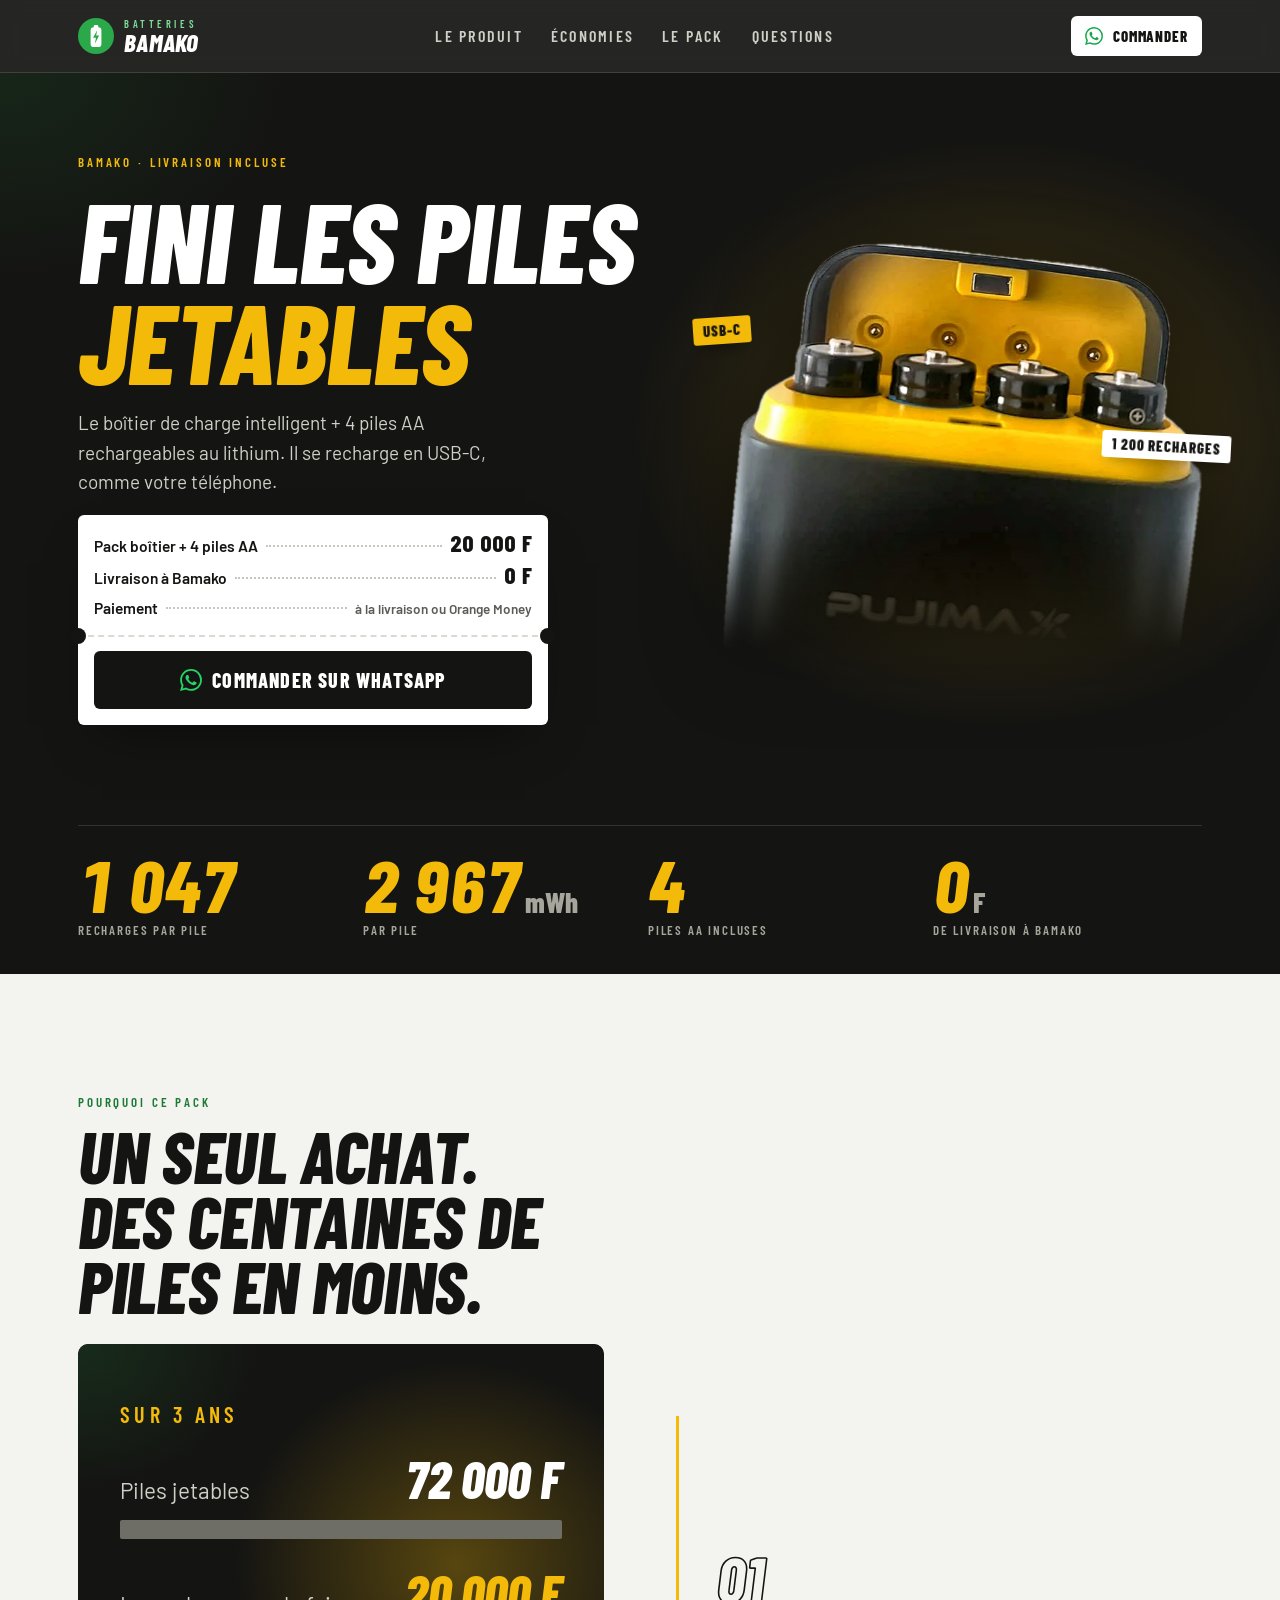
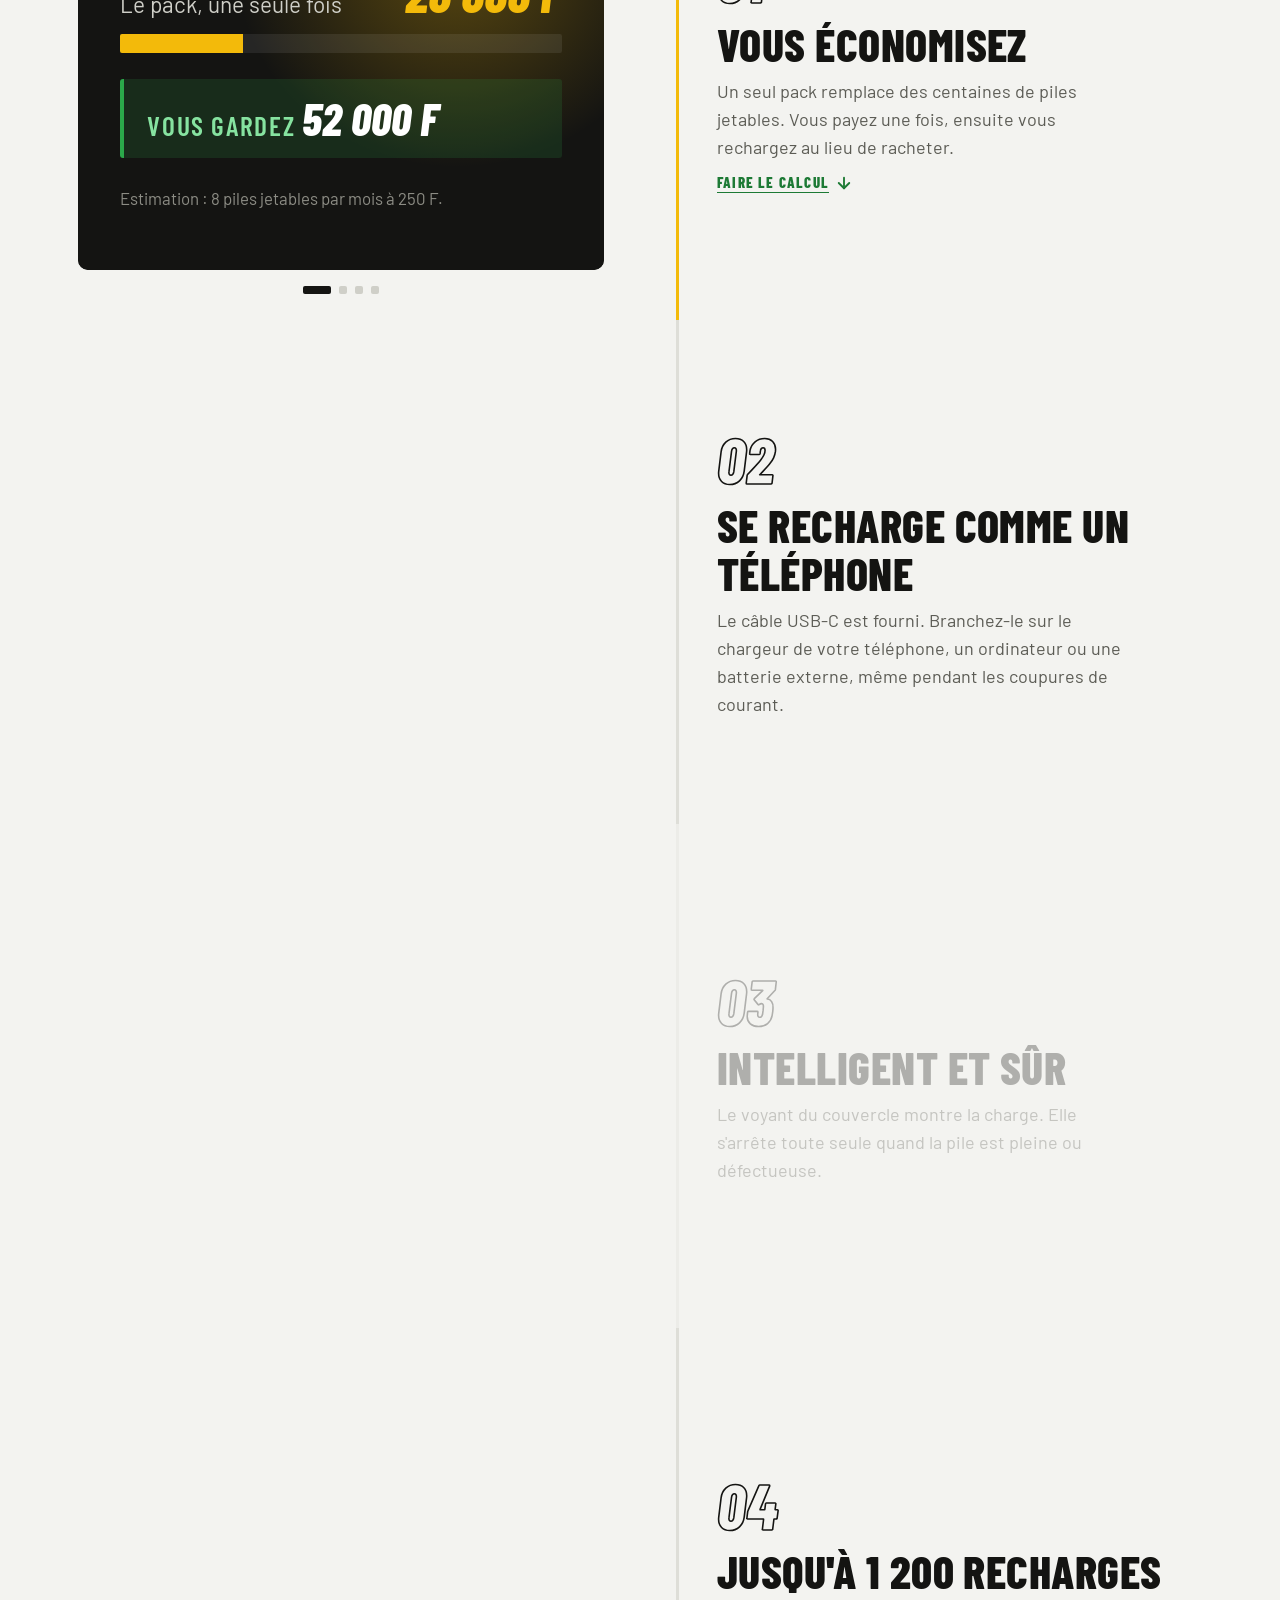
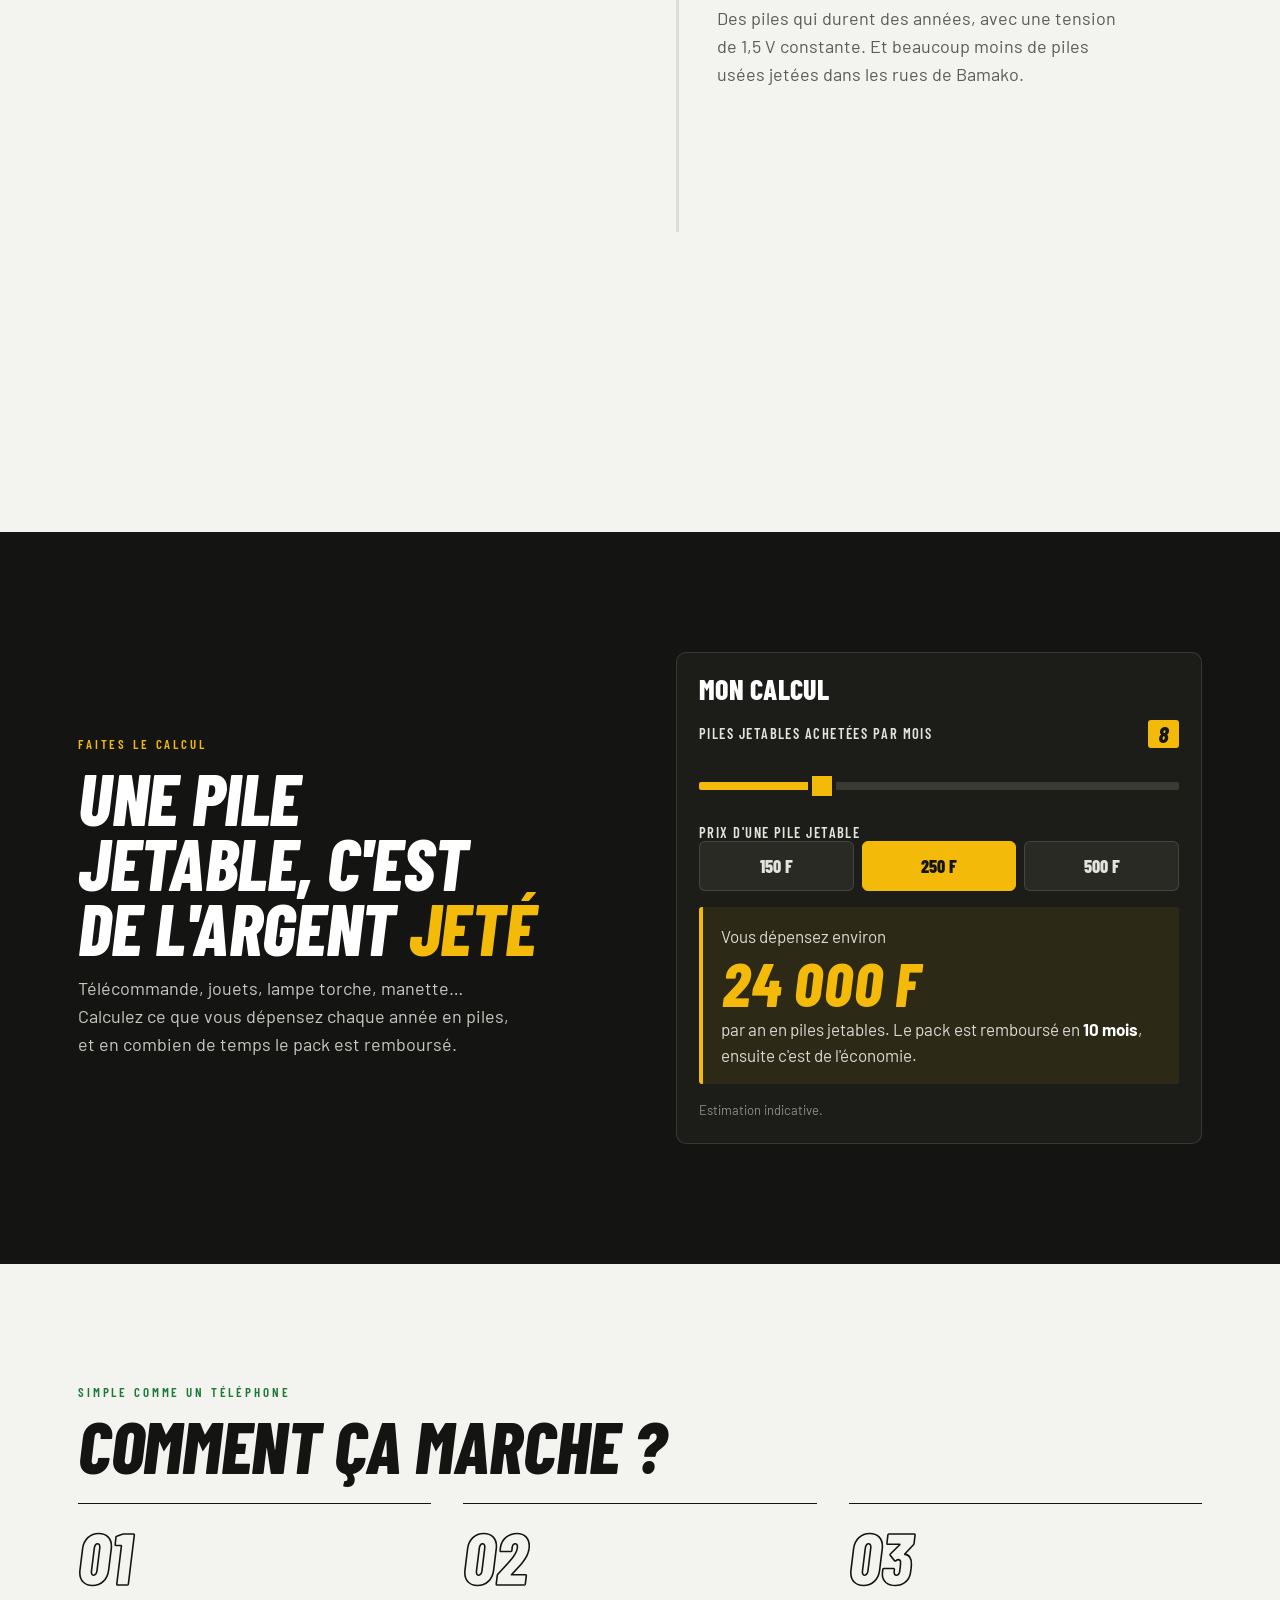
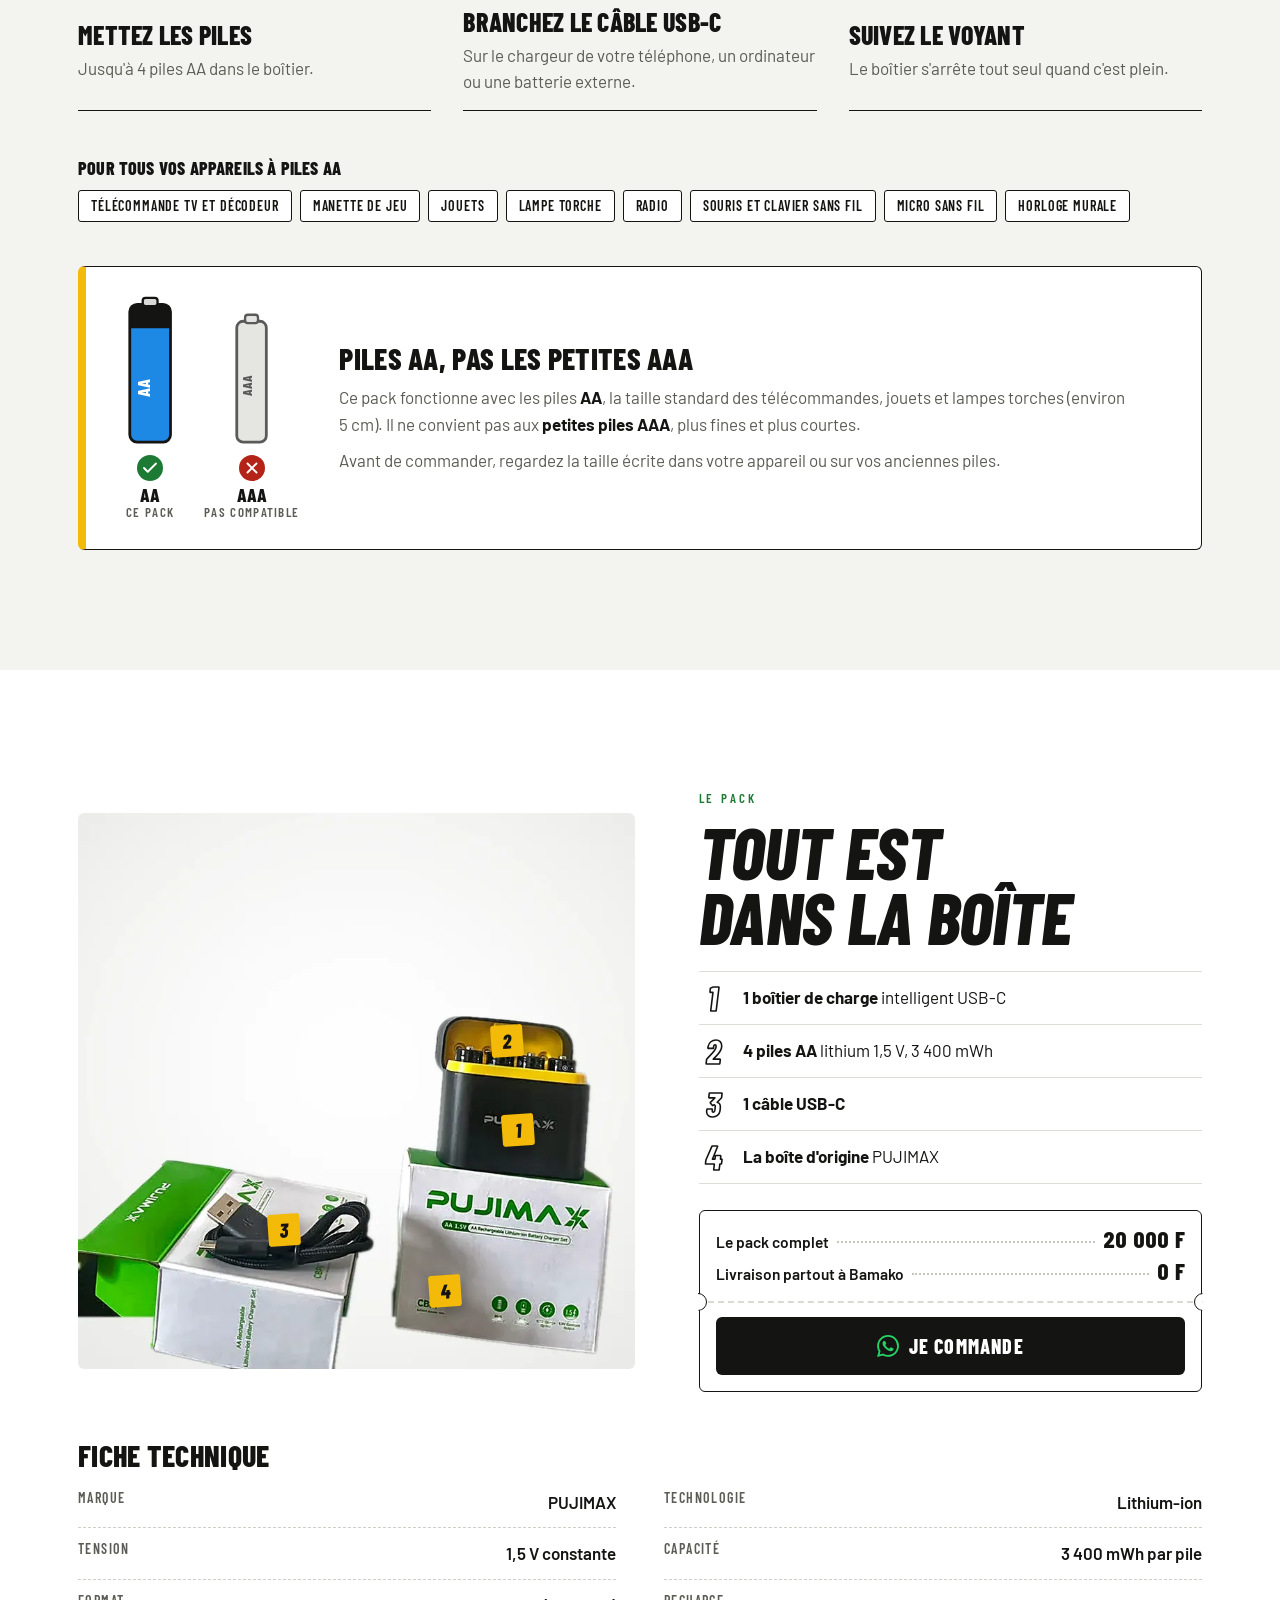
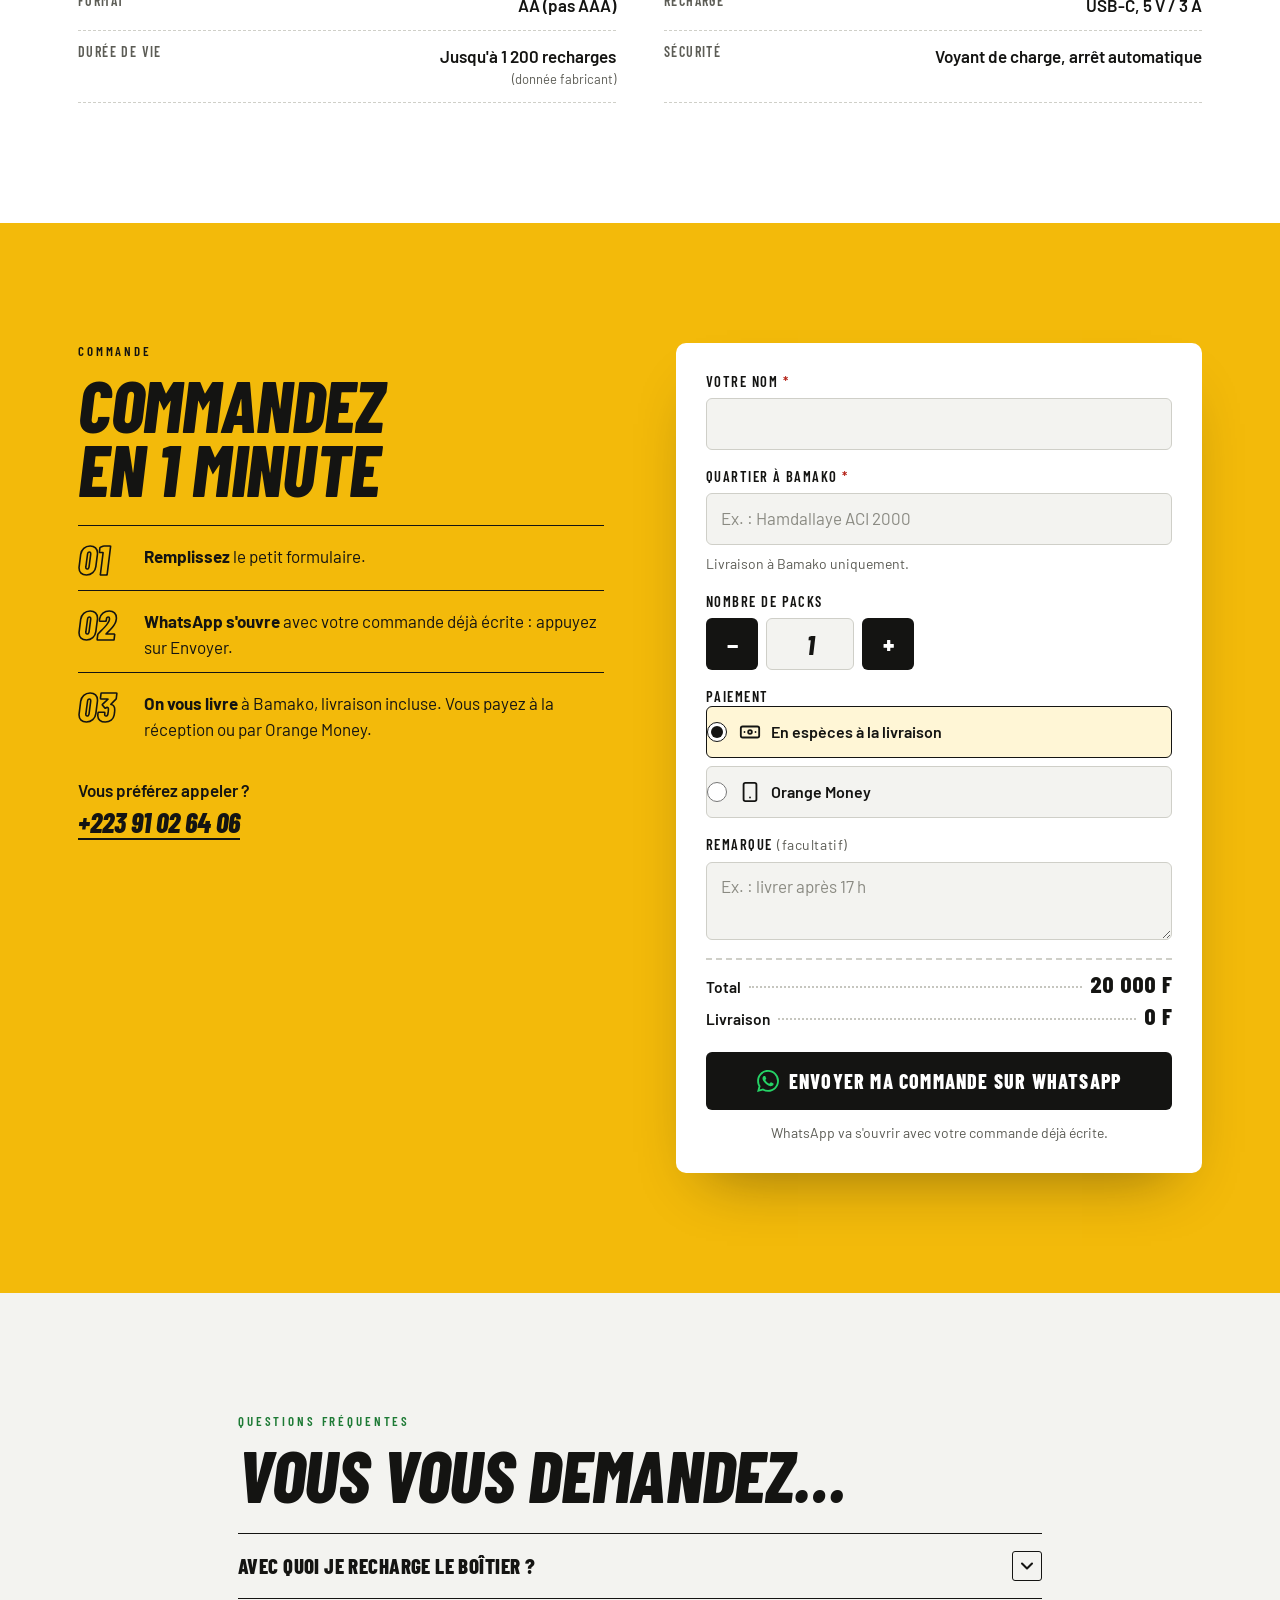
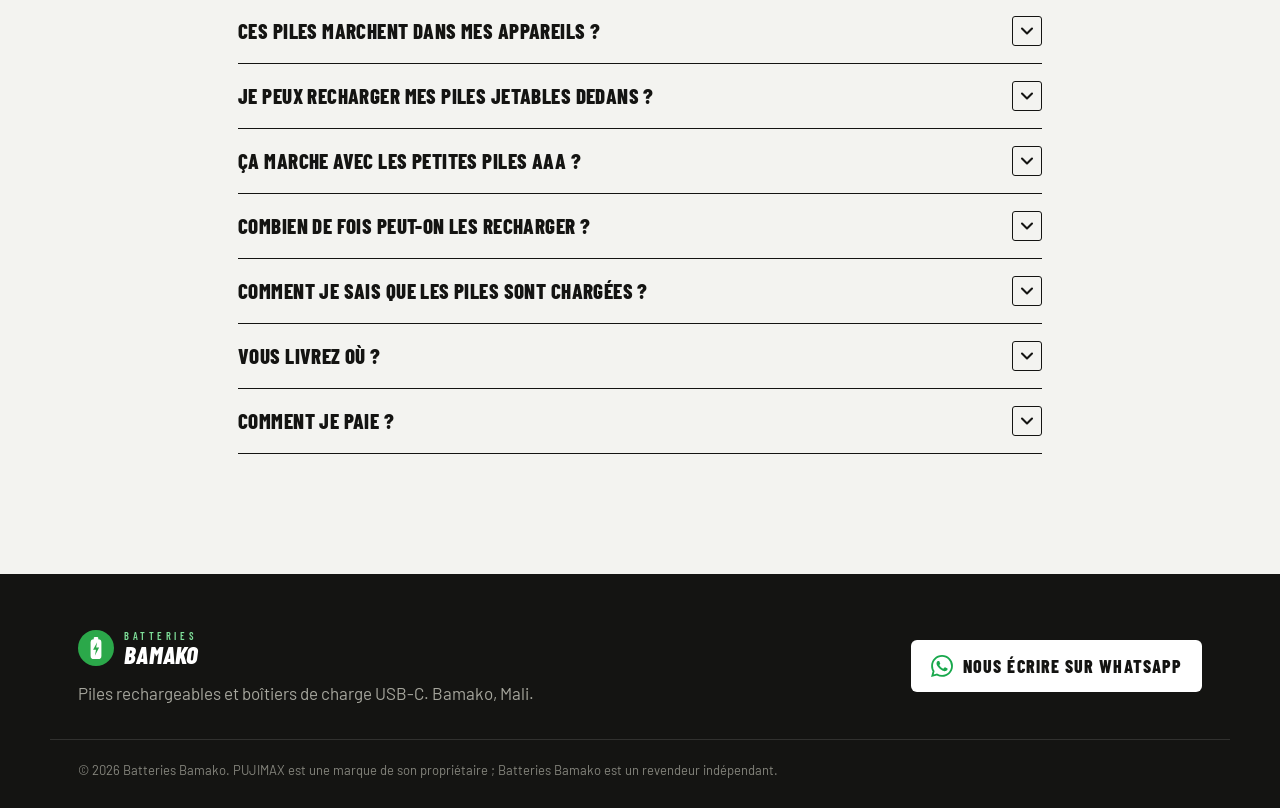
==== commit 8be7d474: "Marque Batteries Bamako + textes plus petits sur téléphone - Logo choisi par le client : badge vert " ====
--- a/index.html
+++ b/index.html
@@ -3,7 +3,7 @@
 <head>
   <meta charset="utf-8">
   <meta name="viewport" content="width=device-width, initial-scale=1, viewport-fit=cover">
-  <title>Pile Oussou — Piles AA rechargeables USB-C à Bamako</title>
+  <title>Batteries Bamako — Piles AA rechargeables USB-C</title>
   <meta name="description" content="Boîtier de charge intelligent USB-C + 4 piles AA rechargeables au lithium PUJIMAX. 20 000 F, livraison incluse à Bamako, commande sur WhatsApp.">
   <meta name="theme-color" content="#141412">
 
@@ -12,18 +12,18 @@
   <meta property="og:type" content="website">
   <meta property="og:locale" content="fr_FR">
   <meta property="og:url" content="https://viudesdominique12-droid.github.io/pile-oussou/">
-  <meta property="og:title" content="Fini les piles jetables — Pile Oussou, Bamako">
+  <meta property="og:title" content="Fini les piles jetables — Batteries Bamako">
   <meta property="og:description" content="Boîtier de charge USB-C + 4 piles AA rechargeables. 20 000 F, livraison incluse à Bamako.">
   <meta property="og:image" content="https://viudesdominique12-droid.github.io/pile-oussou/img/og-image.jpg">
   <meta property="og:image:width" content="1200">
   <meta property="og:image:height" content="630">
 
-  <link rel="icon" href="img/favicon.svg" type="image/svg+xml">
+  <link rel="icon" href="img/favicon.svg?v=2" type="image/svg+xml">
   <link rel="preload" as="image" href="img/hero-boitier.webp" fetchpriority="high">
   <link rel="preconnect" href="https://fonts.googleapis.com">
   <link rel="preconnect" href="https://fonts.gstatic.com" crossorigin>
   <link rel="stylesheet" href="https://fonts.googleapis.com/css2?family=Barlow+Condensed:ital,wght@0,600;0,800;1,800&family=Barlow:wght@400;600&display=swap">
-  <link rel="stylesheet" href="styles.css?v=5">
+  <link rel="stylesheet" href="styles.css?v=6">
   <script>
     // Active les animations ; si main.js ne se charge pas, on réaffiche tout.
     document.documentElement.classList.add("js");
@@ -47,6 +47,7 @@
     <symbol id="i-alert" viewBox="0 0 24 24" fill="none" stroke="currentColor" stroke-width="2" stroke-linecap="round" stroke-linejoin="round"><circle cx="12" cy="12" r="10"/><path d="M12 8v4M12 16h.01"/></symbol>
     <symbol id="i-check" viewBox="0 0 24 24" fill="none" stroke="currentColor" stroke-width="2.5" stroke-linecap="round" stroke-linejoin="round"><path d="M20 6 9 17l-5-5"/></symbol>
     <symbol id="i-x" viewBox="0 0 24 24" fill="none" stroke="currentColor" stroke-width="2.5" stroke-linecap="round" stroke-linejoin="round"><path d="M18 6 6 18M6 6l12 12"/></symbol>
+    <symbol id="i-badge" viewBox="0 0 80 80"><circle cx="40" cy="40" r="40" fill="#2BA84A"/><rect x="35" y="15.5" width="10" height="7" rx="2.5" fill="#fff"/><rect x="28" y="20.5" width="24" height="44" rx="7" fill="#fff"/><path d="M42.5 27 33.5 44h6.5l-2.5 13 9.5-18h-6.6z" fill="#2BA84A"/></symbol>
   </defs>
 </svg>
 
@@ -54,7 +55,7 @@
 
 <header class="site-header" id="site-header">
   <div class="container site-header__inner">
-    <a class="logo" href="#" aria-label="Pile Oussou, retour en haut">Pile<b>Oussou</b></a>
+    <a class="logo" href="#" aria-label="Batteries Bamako, retour en haut"><svg class="logo__badge" aria-hidden="true"><use href="#i-badge"/></svg><span class="logo__text"><small>Batteries</small><b>Bamako</b></span></a>
     <nav class="site-nav" aria-label="Navigation principale">
       <a href="#produit">Le produit</a>
       <a href="#economie">Économies</a>
@@ -492,13 +493,13 @@
 <footer class="site-footer">
   <div class="container site-footer__inner">
     <div>
-      <a class="logo" href="#" aria-label="Pile Oussou, retour en haut">Pile<b>Oussou</b></a>
+      <a class="logo" href="#" aria-label="Batteries Bamako, retour en haut"><svg class="logo__badge" aria-hidden="true"><use href="#i-badge"/></svg><span class="logo__text"><small>Batteries</small><b>Bamako</b></span></a>
       <p>Piles rechargeables et boîtiers de charge USB-C. Bamako, Mali.</p>
     </div>
     <a class="btn btn--white" data-wa href="#commander"><svg class="ico" aria-hidden="true"><use href="#i-wa"/></svg> Nous écrire sur WhatsApp</a>
   </div>
   <div class="container site-footer__legal">
-    <p>© <span id="annee">2026</span> Pile Oussou. PUJIMAX est une marque de son propriétaire&nbsp;; Pile Oussou est un revendeur indépendant.</p>
+    <p>© <span id="annee">2026</span> Batteries Bamako. PUJIMAX est une marque de son propriétaire&nbsp;; Batteries Bamako est un revendeur indépendant.</p>
   </div>
 </footer>
 
@@ -508,6 +509,6 @@
   <a class="btn btn--white" href="#commander" tabindex="-1"><svg class="ico" aria-hidden="true"><use href="#i-wa"/></svg> Commander</a>
 </div>
 
-<script src="main.js?v=6" defer></script>
+<script src="main.js?v=7" defer></script>
 </body>
 </html>
--- a/styles.css
+++ b/styles.css
@@ -1,5 +1,5 @@
 /* =========================================================
-   Pile Oussou — page de vente
+   Batteries Bamako — page de vente
    Direction « Signalétique » : typo étroite et penchée comme
    les emballages de piles (Barlow Condensed), prix en ticket.
    Couleurs du produit : noir mat, jaune de l'intérieur, vert PUJIMAX.
@@ -54,7 +54,7 @@
   margin: 0;
   background: var(--bg);
   color: var(--text);
-  font: 400 17px/1.55 var(--font-body);
+  font: 400 16px/1.55 var(--font-body);
   overflow-x: hidden;
   -webkit-font-smoothing: antialiased;
 }
@@ -74,15 +74,15 @@
   letter-spacing: -0.005em;
   text-wrap: balance;
 }
-h1 { font-size: clamp(60px, 18vw, 118px); }
-h2 { font-size: clamp(42px, 11vw, 76px); }
+h1 { font-size: clamp(44px, 13vw, 112px); }
+h2 { font-size: clamp(32px, 8.6vw, 72px); }
 h3 {
   margin: 0;
   font-family: var(--font-cond);
   font-weight: 800;
   text-transform: uppercase;
-  font-size: 26px;
-  line-height: 1;
+  font-size: 21px;
+  line-height: 1.05;
   letter-spacing: .01em;
 }
 
@@ -110,7 +110,7 @@
 /* Numéros en contour (01, 02…) */
 .num {
   display: inline-block;
-  font: italic 800 44px/1 var(--font-cond);
+  font: italic 800 34px/1 var(--font-cond);
   color: transparent;
   -webkit-text-stroke: 1.6px var(--ink);
   letter-spacing: .01em;
@@ -130,7 +130,7 @@
   display: inline-flex; align-items: center; justify-content: center; gap: 10px;
   min-height: 52px; padding: 12px 20px;
   border: 0; border-radius: var(--r-sm);
-  font: 800 19px/1 var(--font-cond); letter-spacing: .06em; text-transform: uppercase;
+  font: 800 17px/1 var(--font-cond); letter-spacing: .06em; text-transform: uppercase;
   text-decoration: none; text-align: center; white-space: nowrap;
   cursor: pointer; touch-action: manipulation;
   transition: transform .15s var(--ease), background-color .2s, color .2s;
@@ -142,8 +142,8 @@
 .btn--white { background: #fff; color: var(--ink); }
 .btn--white:hover { background: #EDEDE8; }
 .btn--white .ico { color: #18A84C; }
-.btn--lg { min-height: 58px; font-size: 21px; }
-.btn--sm { min-height: 40px; padding: 8px 14px; font-size: 16px; }
+.btn--lg { min-height: 54px; font-size: 18px; }
+.btn--sm { min-height: 40px; padding: 8px 14px; font-size: 15px; }
 .btn--block { width: 100%; white-space: normal; }
 
 /* ---------- En-tête ---------- */
@@ -156,12 +156,11 @@
 }
 .site-header__inner { display: flex; align-items: center; justify-content: space-between; gap: 16px; min-height: var(--header-h); }
 
-.logo {
-  display: inline-flex; align-items: center; min-height: 44px;
-  font: 800 25px/1 var(--font-cond); letter-spacing: .02em; text-transform: uppercase;
-  color: #fff; text-decoration: none;
-}
-.logo b { color: var(--yellow); font-weight: 800; }
+.logo { display: inline-flex; align-items: center; gap: 10px; min-height: 44px; color: #fff; text-decoration: none; }
+.logo__badge { width: 36px; height: 36px; flex: none; }
+.logo__text { display: grid; }
+.logo__text small { margin-bottom: 3px; color: #7FE09A; font: 600 10.5px/1 var(--font-cond); letter-spacing: .34em; text-transform: uppercase; }
+.logo__text b { font: italic 800 25px/.85 var(--font-cond); letter-spacing: .01em; text-transform: uppercase; }
 
 .site-nav { display: none; gap: 28px; }
 .site-nav a {
@@ -195,9 +194,9 @@
 .menu__list a {
   display: flex; align-items: baseline; gap: 16px; padding: 14px 0;
   border-bottom: 1px solid var(--line-dark); text-decoration: none; color: #fff;
-  font: italic 800 42px/1 var(--font-cond); text-transform: uppercase;
-}
-.menu__list .num { font-size: 26px; -webkit-text-stroke-color: var(--yellow); }
+  font: italic 800 32px/1 var(--font-cond); text-transform: uppercase;
+}
+.menu__list .num { font-size: 22px; -webkit-text-stroke-color: var(--yellow); }
 .menu__tel { color: var(--muted-dark); text-align: center; }
 .menu__tel a { color: #fff; font-weight: 600; }
 
@@ -210,8 +209,8 @@
     radial-gradient(420px 300px at 0% 0%, rgba(43, 168, 74, .12), transparent 70%);
 }
 .hero__grid { position: relative; display: grid; gap: 14px; }
-.hero__tag { color: var(--yellow); font: 600 14px/1.2 var(--font-cond); letter-spacing: .22em; text-transform: uppercase; }
-.hero__lead { color: #CFCFC8; font-size: 17px; max-width: 38ch; margin-top: 8px; }
+.hero__tag { color: var(--yellow); font: 600 13px/1.2 var(--font-cond); letter-spacing: .22em; text-transform: uppercase; }
+.hero__lead { color: #CFCFC8; font-size: 15.5px; max-width: 38ch; margin-top: 8px; }
 
 .hero__media { position: relative; justify-self: center; width: min(76%, 320px); margin: 2px 0 -46px; z-index: 0; }
 .hero__img {
@@ -241,11 +240,11 @@
   background: #fff; color: var(--ink);
   box-shadow: 0 24px 50px -24px rgba(0, 0, 0, .55);
 }
-.ticket__line { display: flex; align-items: baseline; gap: 8px; padding: 3px 0; font-weight: 600; font-size: 15.5px; }
+.ticket__line { display: flex; align-items: baseline; gap: 8px; padding: 3px 0; font-weight: 600; font-size: 14.5px; }
 .ticket__line > span:first-child { flex: none; max-width: 62%; }
-.ticket__line > span:last-child:not(:first-child) { text-align: right; color: var(--muted); font-size: 14.5px; }
+.ticket__line > span:last-child:not(:first-child) { text-align: right; color: var(--muted); font-size: 13.5px; }
 .ticket__line i { flex: 1; min-width: 14px; border-bottom: 2px dotted #C6C6BF; transform: translateY(-5px); }
-.ticket__line b { flex: none; font: 800 23px/1 var(--font-cond); letter-spacing: .01em; font-variant-numeric: tabular-nums; }
+.ticket__line b { flex: none; font: 800 20px/1 var(--font-cond); letter-spacing: .01em; font-variant-numeric: tabular-nums; }
 .ticket__cut { position: relative; margin: 12px -16px 14px; border-top: 2px dashed #DADAD3; }
 .ticket__cut::before, .ticket__cut::after {
   content: ""; position: absolute; top: -9px; width: 16px; height: 16px; border-radius: 50%; background: var(--notch);
@@ -265,9 +264,9 @@
   border-top: 1px solid var(--line-dark);
 }
 .stat { display: grid; gap: 6px; }
-.stat__num { font: italic 800 clamp(50px, 14vw, 76px)/.9 var(--font-cond); color: var(--yellow); font-variant-numeric: tabular-nums; }
+.stat__num { font: italic 800 clamp(38px, 10.5vw, 72px)/.9 var(--font-cond); color: var(--yellow); font-variant-numeric: tabular-nums; }
 .stat__num small { font-size: .4em; margin-left: 4px; color: var(--muted-dark); font-style: normal; }
-.stat__label { color: var(--muted-dark); font: 600 14px/1.2 var(--font-cond); letter-spacing: .14em; text-transform: uppercase; }
+.stat__label { color: var(--muted-dark); font: 600 13px/1.2 var(--font-cond); letter-spacing: .14em; text-transform: uppercase; }
 
 /* ---------- Sections ---------- */
 .section { padding-block: var(--section-y); }
@@ -275,15 +274,15 @@
 .section--white { background: var(--white); }
 .section--yellow { background: var(--yellow); }
 
-.section-head { max-width: 760px; margin-bottom: 32px; }
+.section-head { max-width: 760px; margin-bottom: 26px; }
 .eyebrow {
   display: block; margin-bottom: 12px;
-  color: var(--green-ink); font: 600 14px/1.3 var(--font-cond); letter-spacing: .22em; text-transform: uppercase;
+  color: var(--green-ink); font: 600 13px/1.3 var(--font-cond); letter-spacing: .22em; text-transform: uppercase;
 }
 .eyebrow--dark { color: var(--yellow); }
 .eyebrow--ink { color: var(--ink); }
 
-.lead { margin-top: 18px; font-size: 18px; color: var(--muted); max-width: 44ch; }
+.lead { margin-top: 16px; font-size: 16px; color: var(--muted); max-width: 44ch; }
 .lead--dark { color: #C9C9C2; }
 
 .split { display: grid; gap: 36px; align-items: center; }
@@ -299,12 +298,12 @@
 }
 .feature__visual { margin-bottom: 6px; }
 .feature .num { margin-top: 2px; }
-.feature h3 { font-size: 30px; }
+.feature h3 { font-size: 23px; }
 .feature p { color: var(--muted); }
 .feature__link {
   display: inline-flex; align-items: center; gap: 6px; margin-top: 2px;
   color: var(--green-ink); text-underline-offset: 4px;
-  font: 800 17px/1 var(--font-cond); letter-spacing: .08em; text-transform: uppercase;
+  font: 800 15px/1 var(--font-cond); letter-spacing: .08em; text-transform: uppercase;
 }
 .feature > :not(.feature__visual) { padding-inline: 6px; }
 
@@ -345,12 +344,12 @@
 .panel--yellow { background: radial-gradient(85% 75% at 50% 25%, #FFD54F, var(--yellow) 72%); color: var(--ink); }
 .panel--light { background: radial-gradient(85% 75% at 50% 35%, #fff, #EAEAE5); color: var(--ink); }
 
-.panel__kicker { color: var(--yellow); font: 600 15px/1 var(--font-cond); font-size: 4.2cqi; letter-spacing: .2em; text-transform: uppercase; }
-.panel__note { color: #8C8C84; font-size: 12px; font-size: 3.2cqi; }
+.panel__kicker { color: var(--yellow); font: 600 15px/1 var(--font-cond); font-size: max(12px, 4.2cqi); letter-spacing: .2em; text-transform: uppercase; }
+.panel__note { color: #8C8C84; font-size: 12px; font-size: max(11px, 3.2cqi); }
 
 /* 1. Économies */
 .eco { width: 84%; display: grid; gap: 18px; gap: 5cqi; }
-.eco__top { display: flex; justify-content: space-between; align-items: baseline; gap: 12px; margin-bottom: 8px; margin-bottom: 2.4cqi; color: #CFCFC8; font-size: 15px; font-size: 4.3cqi; }
+.eco__top { display: flex; justify-content: space-between; align-items: baseline; gap: 12px; margin-bottom: 8px; margin-bottom: 2.4cqi; color: #CFCFC8; font-size: 15px; font-size: max(13px, 4.3cqi); }
 .eco__top b { color: #fff; font: italic 800 32px/1 var(--font-cond); font-size: 10cqi; white-space: nowrap; }
 .eco__item--pack .eco__top b { color: var(--yellow); }
 .eco__bar { height: 12px; height: 3.6cqi; border-radius: 2px; background: rgba(255, 255, 255, .08); overflow: hidden; }
@@ -393,11 +392,11 @@
 .ring__arc { stroke-dashoffset: 100; transition: stroke-dashoffset 1.6s var(--ease) .1s; }
 .ring__center { position: absolute; inset: 0; display: grid; place-content: center; text-align: center; }
 .ring__center b { font: italic 800 56px/.9 var(--font-cond); font-size: 17cqi; }
-.ring__center span { margin-top: 4px; color: var(--muted); font: 600 14px/1.1 var(--font-cond); font-size: 4cqi; letter-spacing: .12em; text-transform: uppercase; }
+.ring__center span { margin-top: 4px; color: var(--muted); font: 600 14px/1.1 var(--font-cond); font-size: max(12px, 4cqi); letter-spacing: .12em; text-transform: uppercase; }
 .panel__chips { position: absolute; left: 0; right: 0; bottom: 7%; display: flex; flex-wrap: wrap; justify-content: center; gap: 8px; gap: 2cqi; padding-inline: 6%; }
 .panel__chips span {
   padding: 6px 10px; padding: 1.7cqi 2.8cqi; border-radius: var(--r-xs); border: 1.5px solid var(--ink);
-  font: 800 14px/1 var(--font-cond); font-size: 4cqi; letter-spacing: .06em; text-transform: uppercase; white-space: nowrap;
+  font: 800 14px/1 var(--font-cond); font-size: max(12px, 4cqi); letter-spacing: .06em; text-transform: uppercase; white-space: nowrap;
 }
 
 /* Animations quand le visuel est actif */
@@ -409,10 +408,10 @@
   display: grid; gap: 16px; padding: 22px;
   background: var(--ink-2); border: 1px solid var(--line-dark); border-radius: var(--r);
 }
-.calc__title { font-size: 28px; color: #fff; }
+.calc__title { font-size: 22px; color: #fff; }
 .calc__label {
   display: flex; align-items: center; justify-content: space-between; gap: 10px; padding: 0;
-  color: #E4E4DE; font: 600 16px/1.2 var(--font-cond); letter-spacing: .1em; text-transform: uppercase;
+  color: #E4E4DE; font: 600 14.5px/1.2 var(--font-cond); letter-spacing: .1em; text-transform: uppercase;
 }
 .calc__label output {
   min-width: 2.6ch; padding: 3px 10px; border-radius: var(--r-xs);
@@ -441,33 +440,33 @@
 .segmented span {
   display: grid; place-items: center; min-height: 50px;
   background: var(--ink-3); border: 1px solid var(--line-dark); border-radius: var(--r-sm);
-  color: #E4E4DE; font: 800 20px/1 var(--font-cond); transition: background-color .2s, color .2s;
+  color: #E4E4DE; font: 800 18px/1 var(--font-cond); transition: background-color .2s, color .2s;
 }
 .segmented input:checked + span { background: var(--yellow); border-color: var(--yellow); color: var(--ink); }
 .segmented input:focus-visible + span { outline: 3px solid var(--focus); outline-offset: 2px; }
 
 .calc__result { padding: 16px 18px; border-radius: var(--r-xs); background: rgba(243, 186, 10, .08); border-left: 4px solid var(--yellow); color: #DADAD3; }
-.calc__big { margin: 6px 0; font: italic 800 clamp(48px, 13vw, 64px)/.9 var(--font-cond); color: var(--yellow); font-variant-numeric: tabular-nums; }
+.calc__big { margin: 6px 0; font: italic 800 clamp(38px, 10.5vw, 60px)/.9 var(--font-cond); color: var(--yellow); font-variant-numeric: tabular-nums; }
 .calc__result strong { color: #fff; }
 .calc__note { font-size: 13px; color: #8C8C84; }
 
 /* ---------- Comment ça marche ---------- */
 .steps { list-style: none; margin: 0; padding: 0; display: grid; }
 .step {
-  display: grid; grid-template-columns: 64px 1fr; gap: 14px; align-items: start;
-  padding: 18px 0; border-top: 1.5px solid var(--ink);
+  display: grid; grid-template-columns: 50px 1fr; gap: 12px; align-items: start;
+  padding: 16px 0; border-top: 1.5px solid var(--ink);
 }
 .step:last-child { border-bottom: 1.5px solid var(--ink); }
-.step .num { font-size: 52px; }
-.step h3 { margin-top: 4px; font-size: 26px; }
+.step .num { font-size: 40px; }
+.step h3 { margin-top: 4px; font-size: 21px; }
 .step p { margin-top: 6px; color: var(--muted); }
 
 .devices { margin-top: 48px; }
-.devices__title { margin-bottom: 14px; font-size: 22px; }
+.devices__title { margin-bottom: 12px; font-size: 18px; }
 .chips { list-style: none; margin: 0; padding: 0; display: flex; flex-wrap: wrap; gap: 8px; }
 .chips li {
   padding: 8px 12px; border: 1.5px solid var(--ink); border-radius: var(--r-xs); background: var(--white);
-  font: 600 16px/1 var(--font-cond); letter-spacing: .06em; text-transform: uppercase;
+  font: 600 14px/1 var(--font-cond); letter-spacing: .06em; text-transform: uppercase;
 }
 
 .aa-note {
@@ -479,14 +478,14 @@
 .size__pile { width: auto; }
 .size__pile--aa { height: 150px; }
 .size__pile--aaa { height: 133px; } /* même échelle que la AA */
-.size figcaption { display: grid; justify-items: center; font: 800 22px/1 var(--font-cond); text-transform: uppercase; }
+.size figcaption { display: grid; justify-items: center; font: 800 19px/1 var(--font-cond); text-transform: uppercase; }
 .size figcaption .ico { width: 26px; height: 26px; padding: 4px; border-radius: 50%; color: #fff; margin-bottom: 4px; }
 .size--ok figcaption .ico { background: var(--success); }
 .size--no figcaption .ico { background: var(--error); }
 .size figcaption small { font: 600 13px/1.3 var(--font-cond); letter-spacing: .1em; color: var(--muted); }
 .size--no .size__pile { opacity: .7; }
 .aa-note__text { display: grid; gap: 10px; }
-.aa-note__text h3 { font-size: 30px; }
+.aa-note__text h3 { font-size: 23px; }
 .aa-note__text p { color: var(--muted); }
 .aa-note__text strong { color: var(--text); }
 
@@ -501,30 +500,30 @@
   box-shadow: 0 6px 14px rgba(0, 0, 0, .3);
 }
 .pack__list { list-style: none; margin: 22px 0 26px; padding: 0; display: grid; }
-.pack__list li { display: flex; align-items: center; gap: 16px; padding: 10px 0; border-bottom: 1px solid var(--line); font-size: 17px; }
+.pack__list li { display: flex; align-items: center; gap: 14px; padding: 9px 0; border-bottom: 1px solid var(--line); font-size: 15.5px; }
 .pack__list li:first-child { border-top: 1px solid var(--line); }
-.pack__list .num { width: 30px; font-size: 36px; text-align: center; }
+.pack__list .num { width: 26px; font-size: 28px; text-align: center; }
 
 .specs { margin-top: 48px; }
-.specs__title { margin-bottom: 6px; font-size: 30px; }
+.specs__title { margin-bottom: 6px; font-size: 23px; }
 .specs__grid { margin: 0; display: grid; column-gap: 48px; }
 .specs__grid > div { display: flex; justify-content: space-between; gap: 18px; padding: 12px 0; border-bottom: 1px dashed #CFCFC8; }
-.specs__grid dt { color: var(--muted); font: 600 16px/1.3 var(--font-cond); letter-spacing: .1em; text-transform: uppercase; }
+.specs__grid dt { color: var(--muted); font: 600 14px/1.3 var(--font-cond); letter-spacing: .1em; text-transform: uppercase; }
 .specs__grid dd { margin: 0; font-weight: 600; text-align: right; }
 .specs__grid small { display: block; color: var(--muted); font-weight: 400; font-size: 13px; }
 
 /* ---------- Commande ---------- */
 .order-intro h2 { color: var(--ink); }
 .howto { list-style: none; margin: 24px 0 0; padding: 0; display: grid; }
-.howto li { display: grid; grid-template-columns: 56px 1fr; gap: 12px; align-items: start; padding: 12px 0; border-top: 1.5px solid var(--ink); font-size: 17px; }
-.howto .num { font-size: 42px; }
+.howto li { display: grid; grid-template-columns: 46px 1fr; gap: 10px; align-items: start; padding: 11px 0; border-top: 1.5px solid var(--ink); font-size: 15.5px; }
+.howto .num { font-size: 32px; }
 .howto p { padding-top: 6px; }
 .order-alt { margin-top: 24px; font-weight: 600; }
-.order-alt a { font: italic 800 34px/1.3 var(--font-cond); text-underline-offset: 5px; }
+.order-alt a { font: italic 800 28px/1.3 var(--font-cond); text-underline-offset: 5px; }
 
 .order { display: grid; gap: 18px; padding: 22px; background: var(--white); border-radius: var(--r); box-shadow: 0 30px 60px -30px rgba(20, 20, 18, .45); }
 .field { display: grid; gap: 8px; border: 0; margin: 0; padding: 0; min-width: 0; }
-.field label, .field__label { padding: 0; font: 600 16px/1.2 var(--font-cond); letter-spacing: .1em; text-transform: uppercase; }
+.field label, .field__label { padding: 0; font: 600 14.5px/1.2 var(--font-cond); letter-spacing: .1em; text-transform: uppercase; }
 .req { color: var(--error); }
 .opt { color: var(--muted); letter-spacing: .04em; text-transform: none; font-family: var(--font-body); font-weight: 400; font-size: 14px; }
 
@@ -559,7 +558,7 @@
   background: var(--bg); border: 1.5px solid #CFCFC8; border-radius: var(--r-sm);
   cursor: pointer; transition: border-color .2s, background-color .2s;
 }
-.field .choice { font: 600 17px/1.2 var(--font-body); letter-spacing: 0; text-transform: none; }
+.field .choice { font: 600 16px/1.2 var(--font-body); letter-spacing: 0; text-transform: none; }
 .choice span { display: inline-flex; align-items: center; gap: 10px; }
 .choice input { width: 20px; height: 20px; margin: 0; accent-color: var(--ink); flex: none; }
 .choice:has(input:checked) { border-color: var(--ink); background: #FFF6D6; }
@@ -577,7 +576,7 @@
 .faq summary {
   display: flex; align-items: center; justify-content: space-between; gap: 16px;
   min-height: 64px; padding: 14px 0; cursor: pointer; list-style: none;
-  font: 800 22px/1.15 var(--font-cond); letter-spacing: .01em; text-transform: uppercase;
+  font: 800 18px/1.15 var(--font-cond); letter-spacing: .02em; text-transform: uppercase;
 }
 .faq summary::-webkit-details-marker { display: none; }
 .faq summary .ico {
@@ -604,8 +603,8 @@
 }
 .sticky-cta.is-visible { transform: translateY(0); }
 .sticky-cta__price { display: grid; gap: 2px; }
-.sticky-cta__price b { font: italic 800 30px/.9 var(--font-cond); font-variant-numeric: tabular-nums; }
-.sticky-cta__price small { color: var(--yellow); font: 600 13px/1 var(--font-cond); letter-spacing: .14em; text-transform: uppercase; }
+.sticky-cta__price b { font: italic 800 25px/.9 var(--font-cond); font-variant-numeric: tabular-nums; }
+.sticky-cta__price small { color: var(--yellow); font: 600 12px/1 var(--font-cond); letter-spacing: .14em; text-transform: uppercase; }
 .sticky-cta .btn { min-height: 48px; }
 
 @media (max-width: 959px) {
@@ -672,6 +671,21 @@
   .feature .num { font-size: 64px; }
   .feature h3 { font-size: 46px; }
   .feature p { font-size: 18px; max-width: 42ch; }
+  body { font-size: 17px; }
+  h3 { font-size: 24px; }
+  .lead { font-size: 18px; }
+  .btn:not(.btn--sm) { font-size: 18px; }
+  .btn.btn--lg { min-height: 58px; font-size: 20px; }
+  .ticket__line { font-size: 15.5px; }
+  .ticket__line b { font-size: 23px; }
+  .calc__title { font-size: 28px; }
+  .step h3 { font-size: 26px; }
+  .faq summary { font-size: 21px; }
+  .howto li { font-size: 17px; grid-template-columns: 56px 1fr; }
+  .howto .num { font-size: 42px; }
+  .pack__list li { font-size: 17px; }
+  .pack__list .num { font-size: 34px; width: 30px; }
+  .aa-note__text h3, .specs__title { font-size: 30px; }
 
   .pack { grid-template-columns: 1.05fr .95fr; gap: 64px; }
   .order { padding: 30px; }
@@ -682,8 +696,9 @@
 
 @media (max-width: 380px) {
   :root { --gutter: 16px; }
-  .btn--lg { font-size: 19px; padding-inline: 14px; }
-  .ticket__line { font-size: 14.5px; }
+  .btn--lg { font-size: 17px; padding-inline: 12px; }
+  .ticket__line { font-size: 13.5px; }
+  .ticket__line b { font-size: 18px; }
 }
 
 @media (prefers-reduced-motion: reduce) {
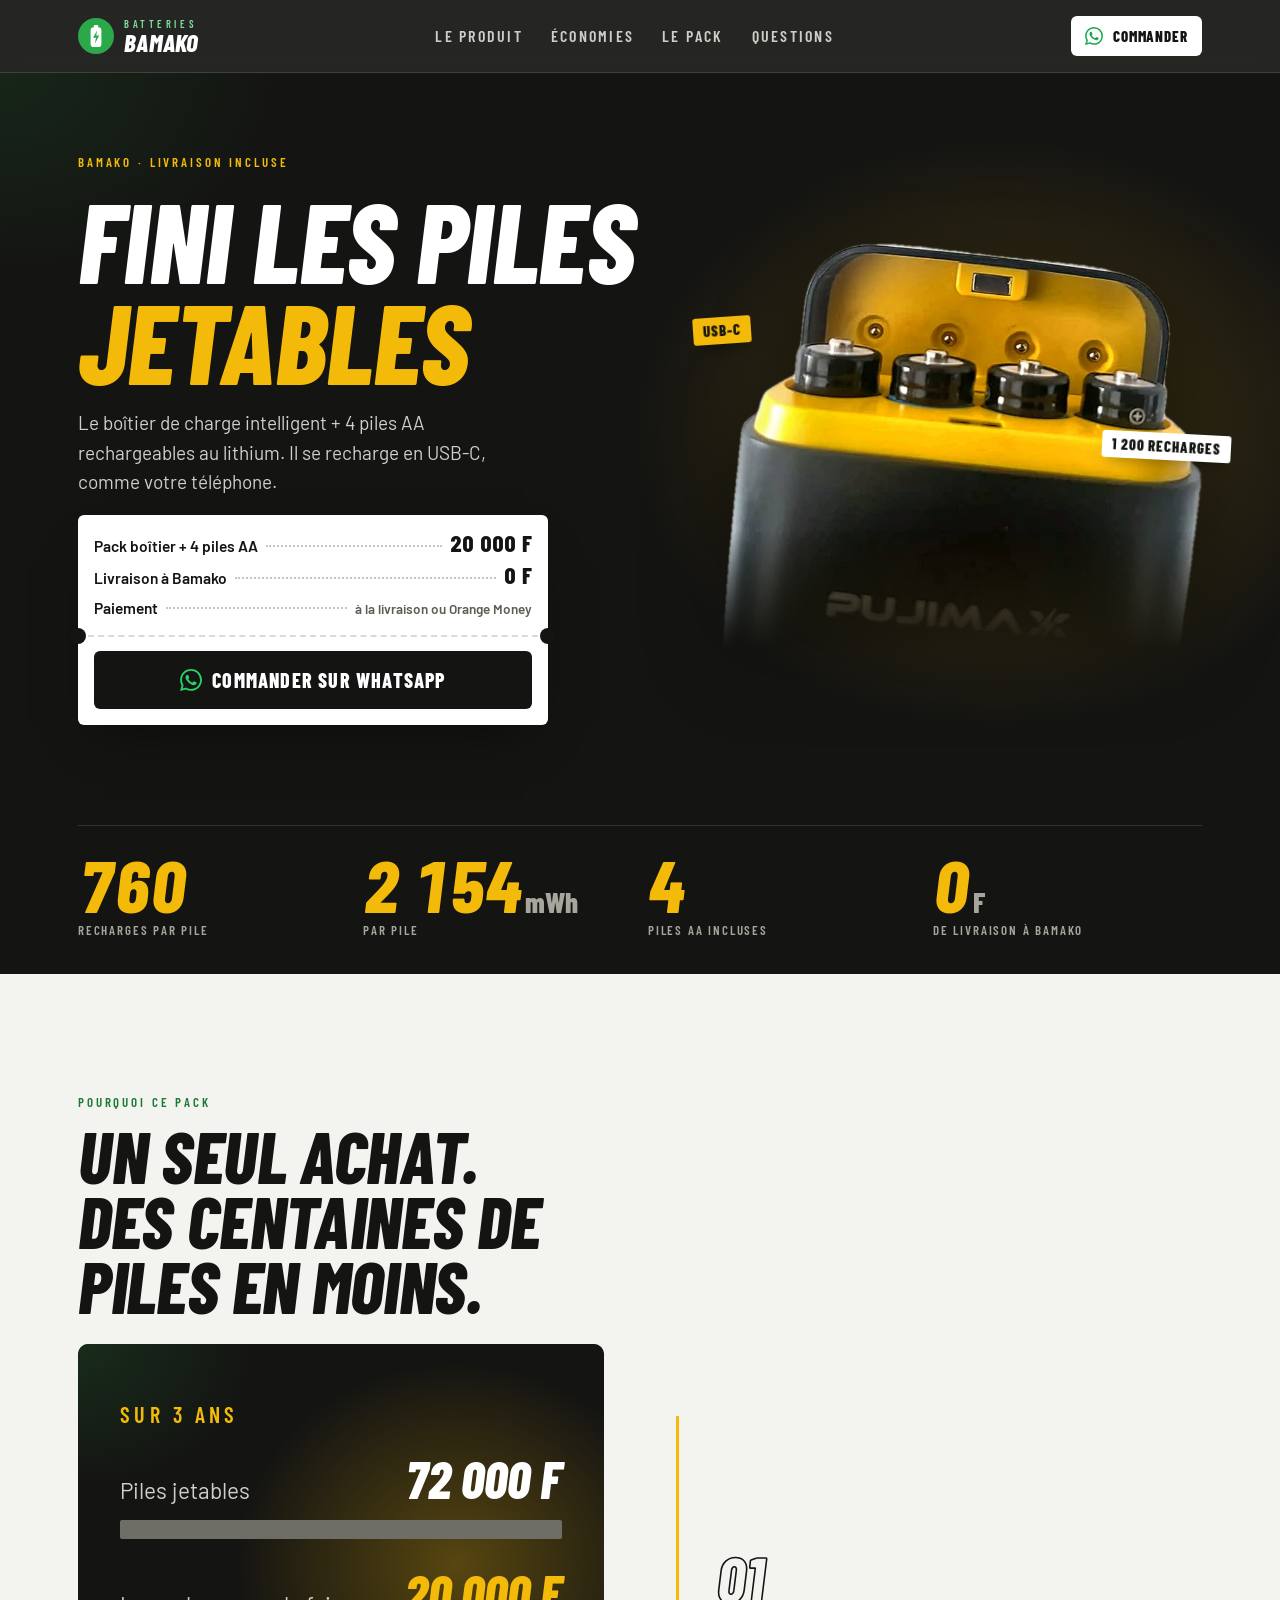
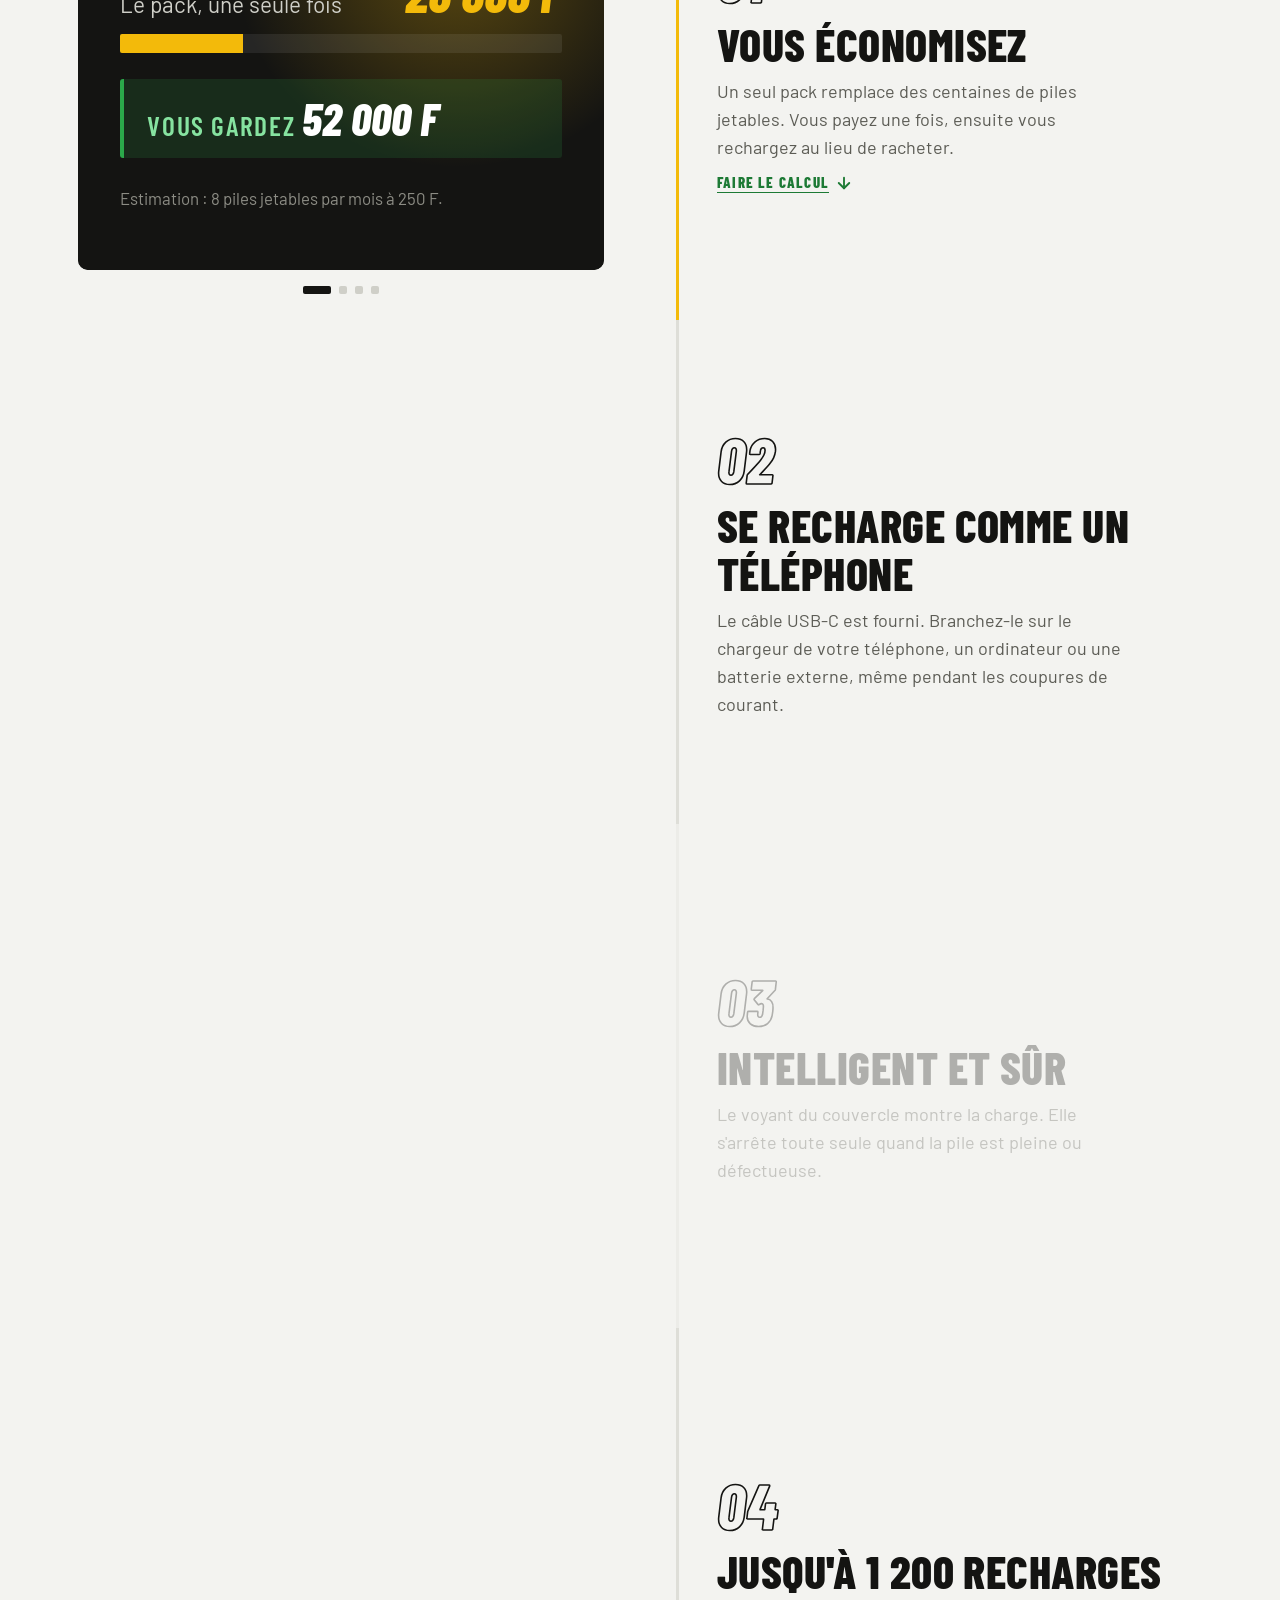
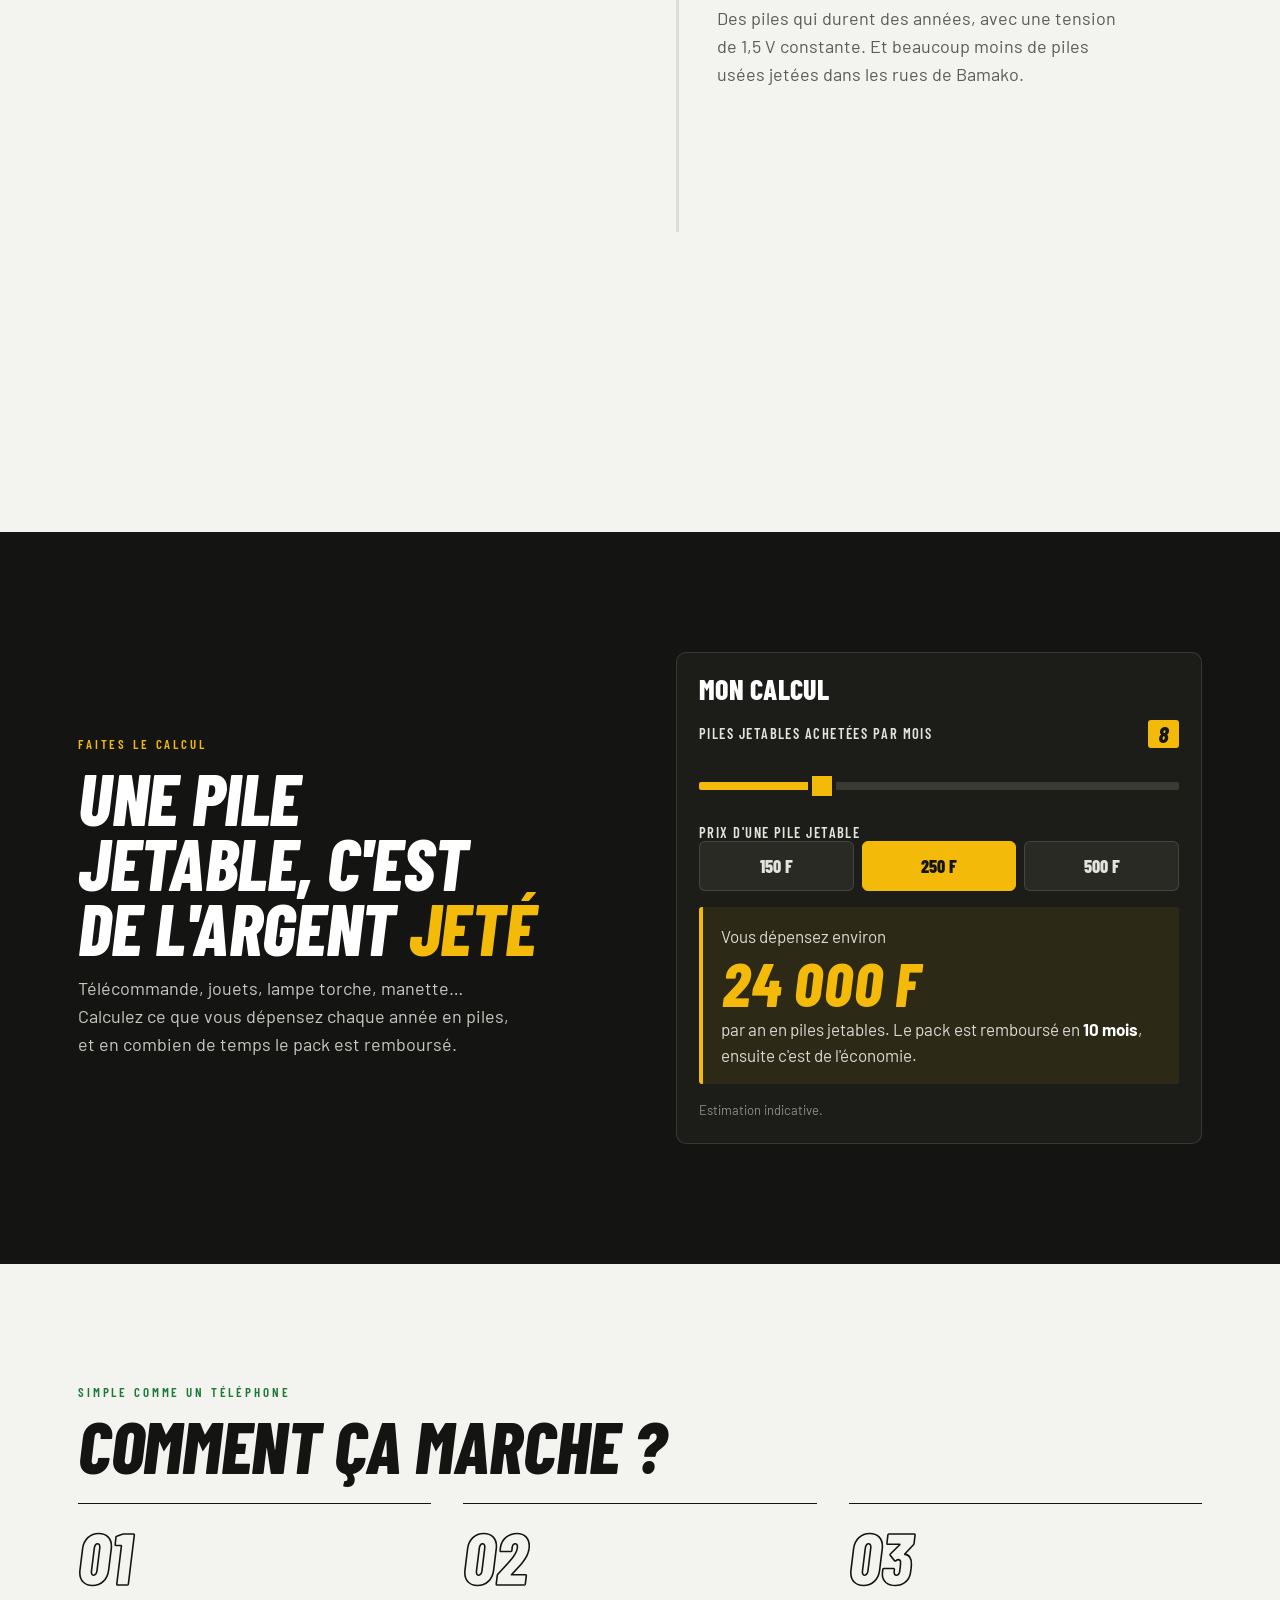
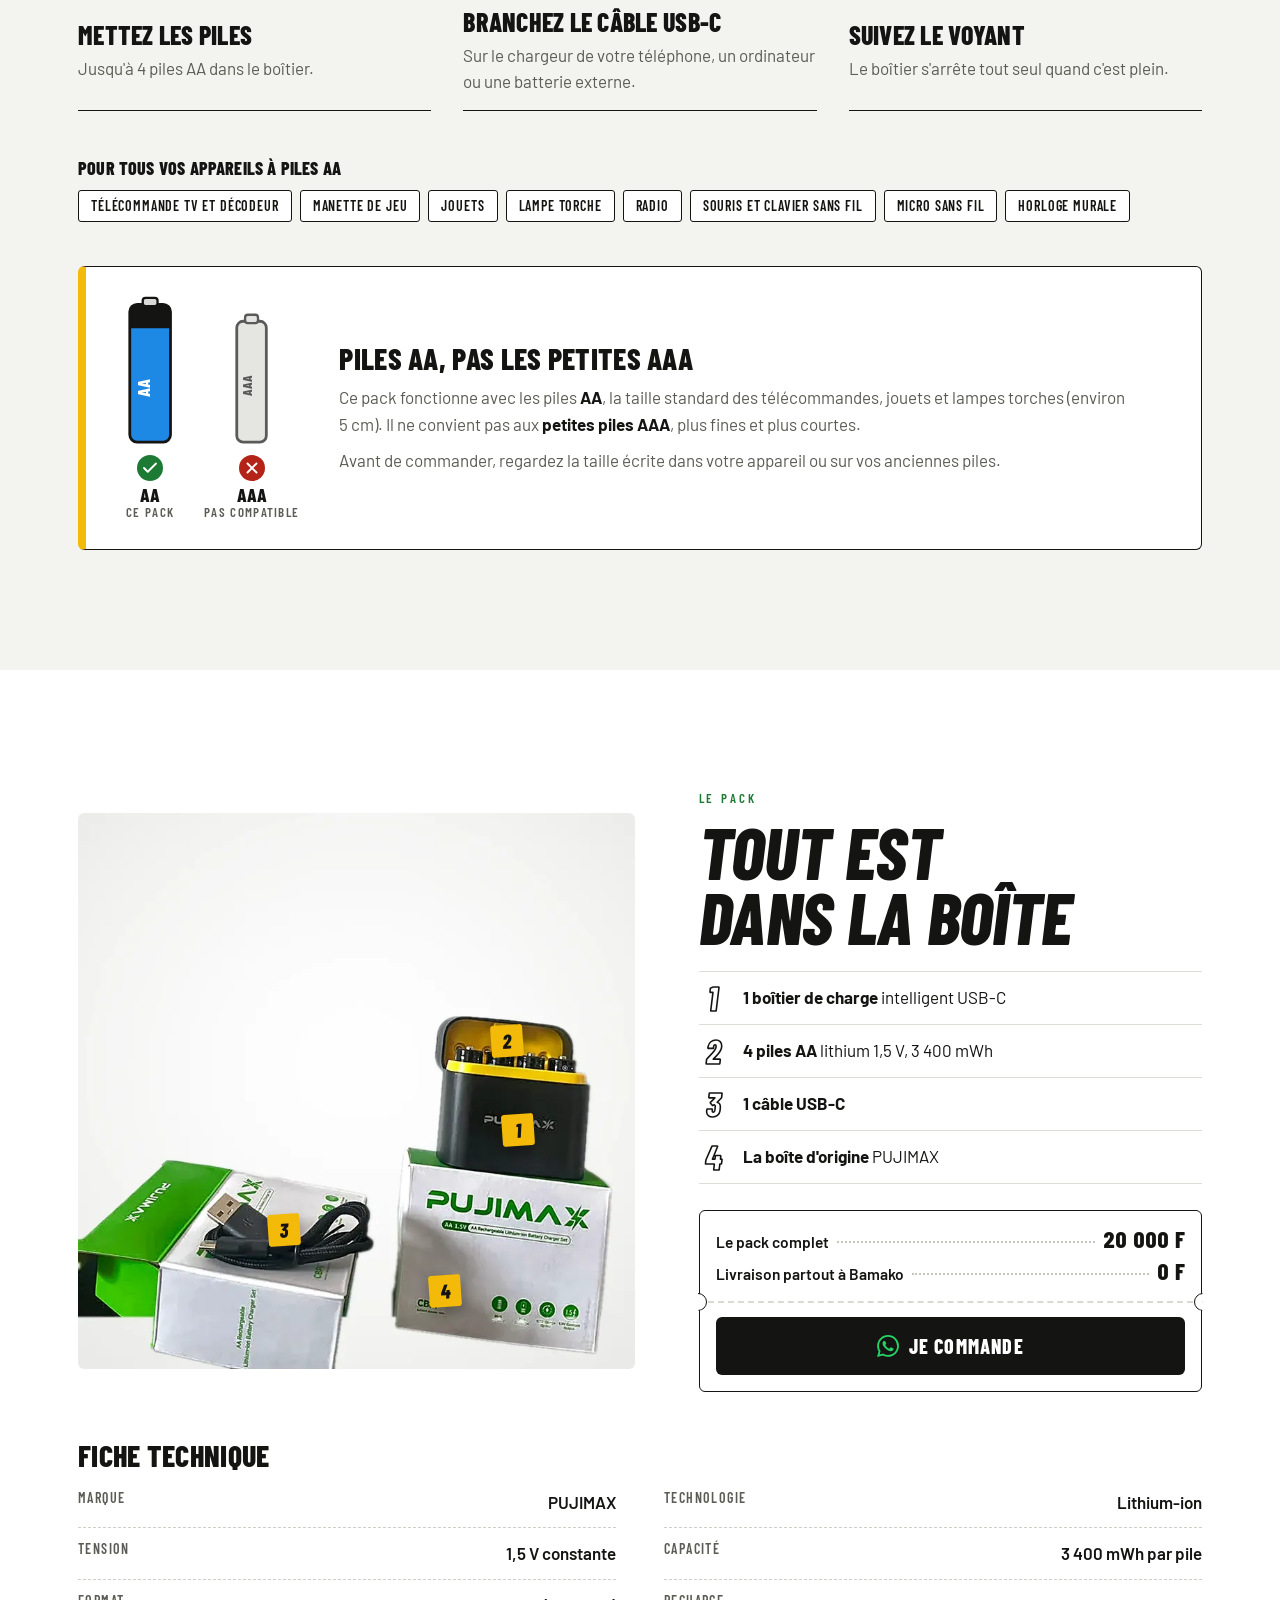
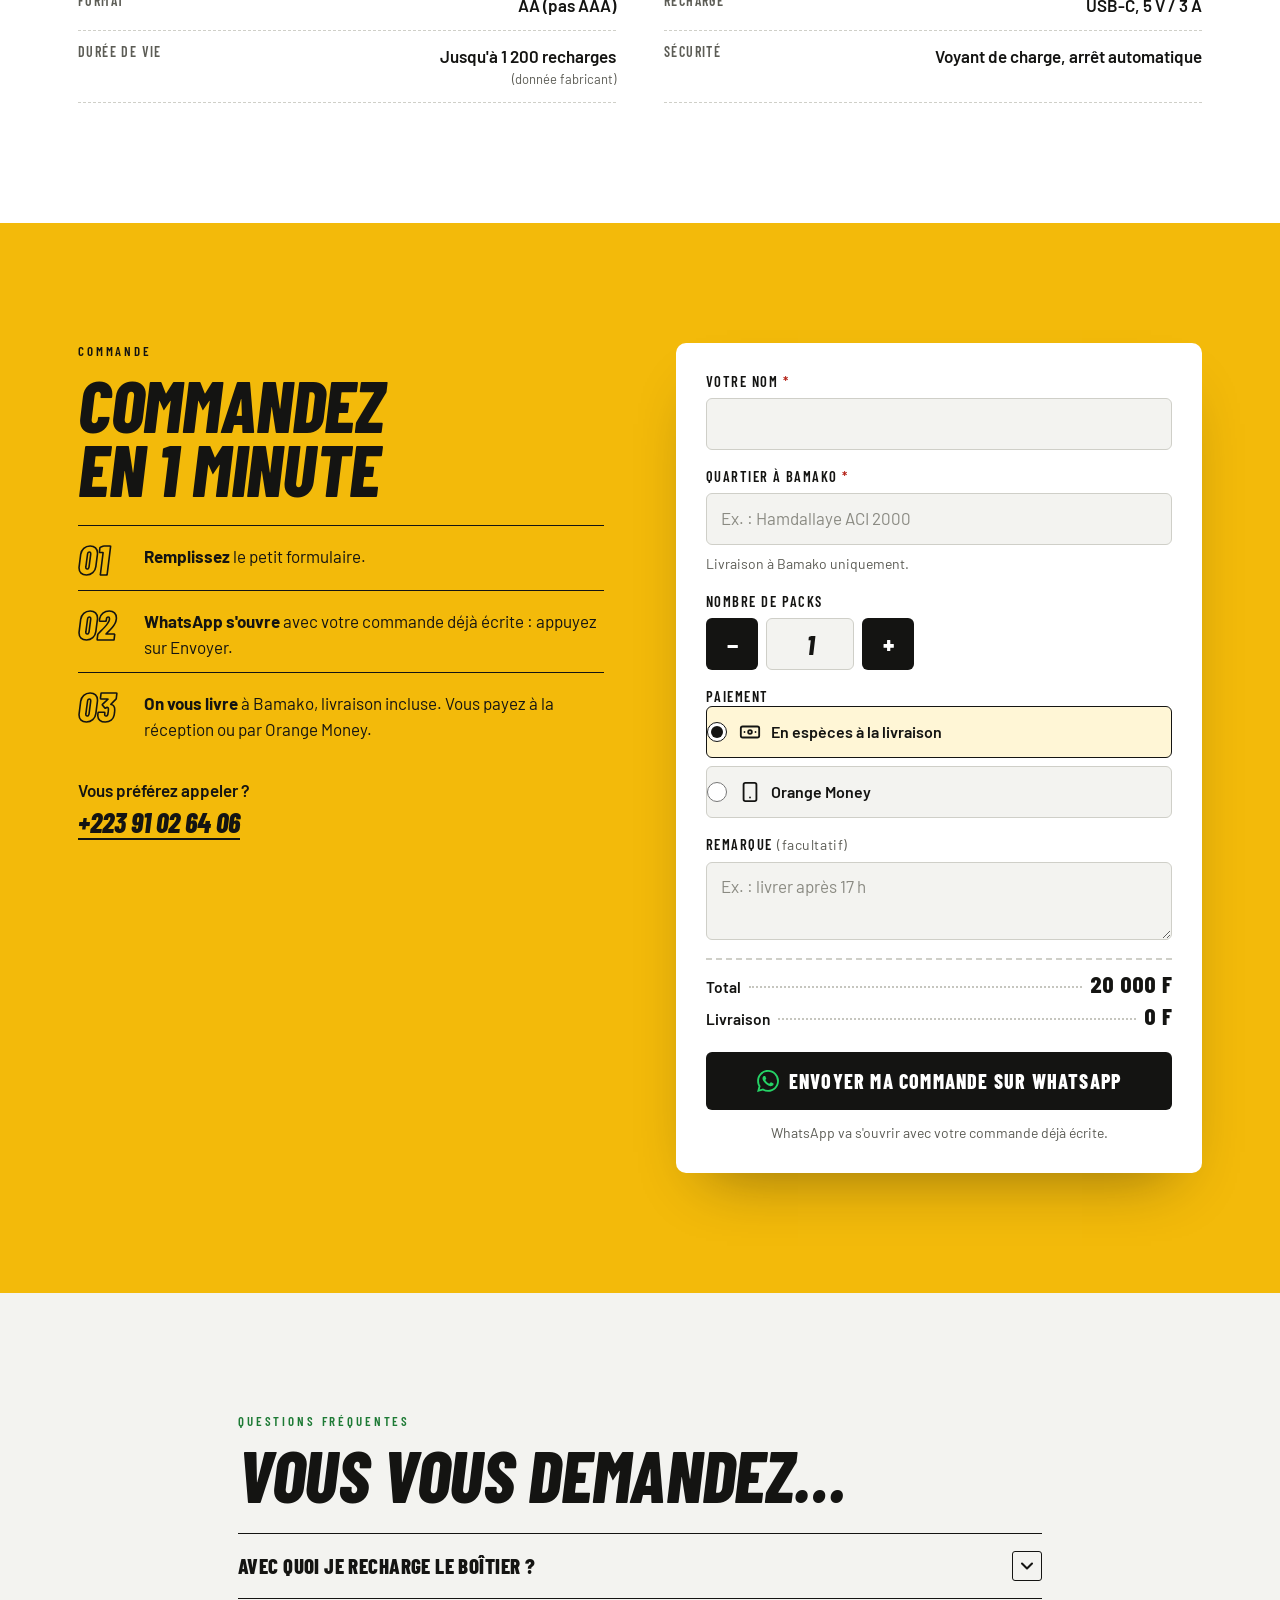
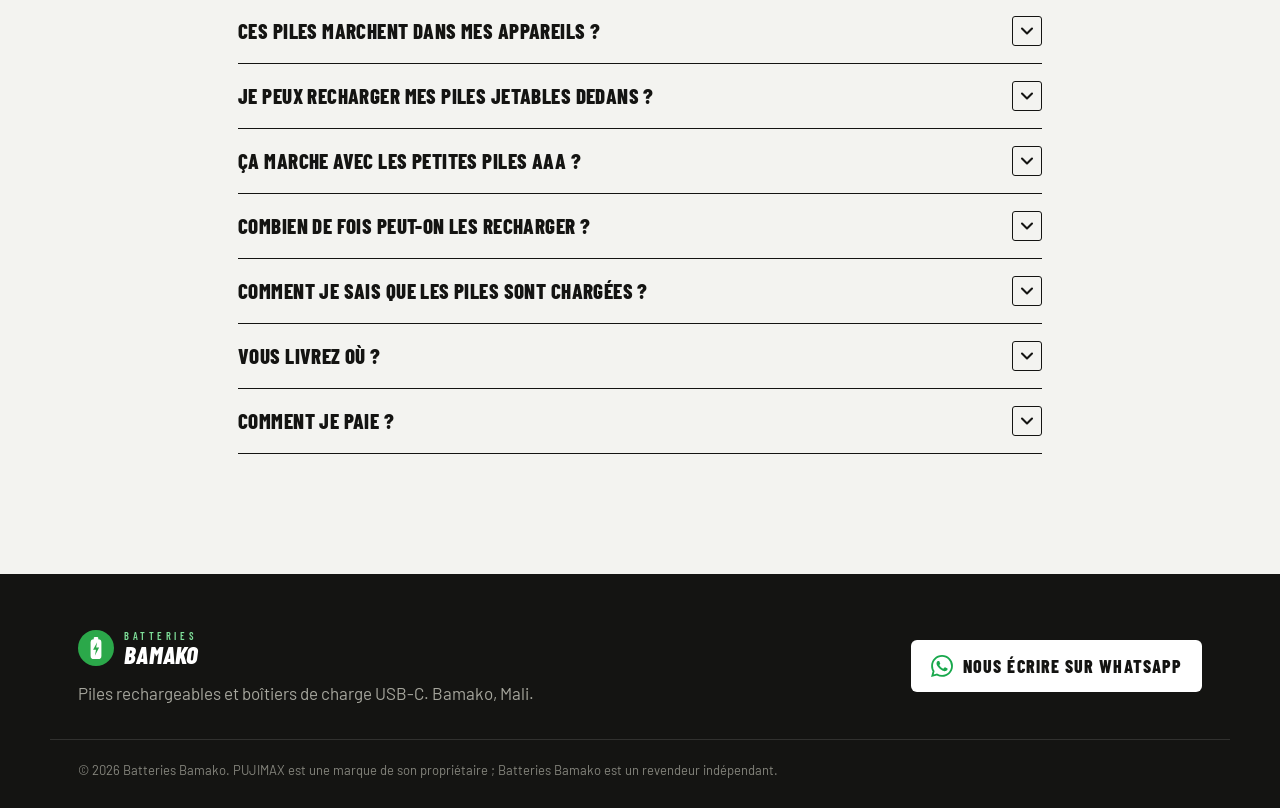
==== commit 9b691c5b: "Domaine sugumall.com : fichier CNAME et liens d'aperçu Co-Authored-By: Claude Opus 5.5 <noreply@anth" ====
--- a/index.html
+++ b/index.html
@@ -11,10 +11,10 @@
        Si le site change d'adresse (nom de domaine), mettre à jour og:url et og:image. -->
   <meta property="og:type" content="website">
   <meta property="og:locale" content="fr_FR">
-  <meta property="og:url" content="https://viudesdominique12-droid.github.io/pile-oussou/">
+  <meta property="og:url" content="https://sugumall.com/">
   <meta property="og:title" content="Fini les piles jetables — Batteries Bamako">
   <meta property="og:description" content="Boîtier de charge USB-C + 4 piles AA rechargeables. 20 000 F, livraison incluse à Bamako.">
-  <meta property="og:image" content="https://viudesdominique12-droid.github.io/pile-oussou/img/og-image.jpg">
+  <meta property="og:image" content="https://sugumall.com/img/og-image.jpg">
   <meta property="og:image:width" content="1200">
   <meta property="og:image:height" content="630">
 
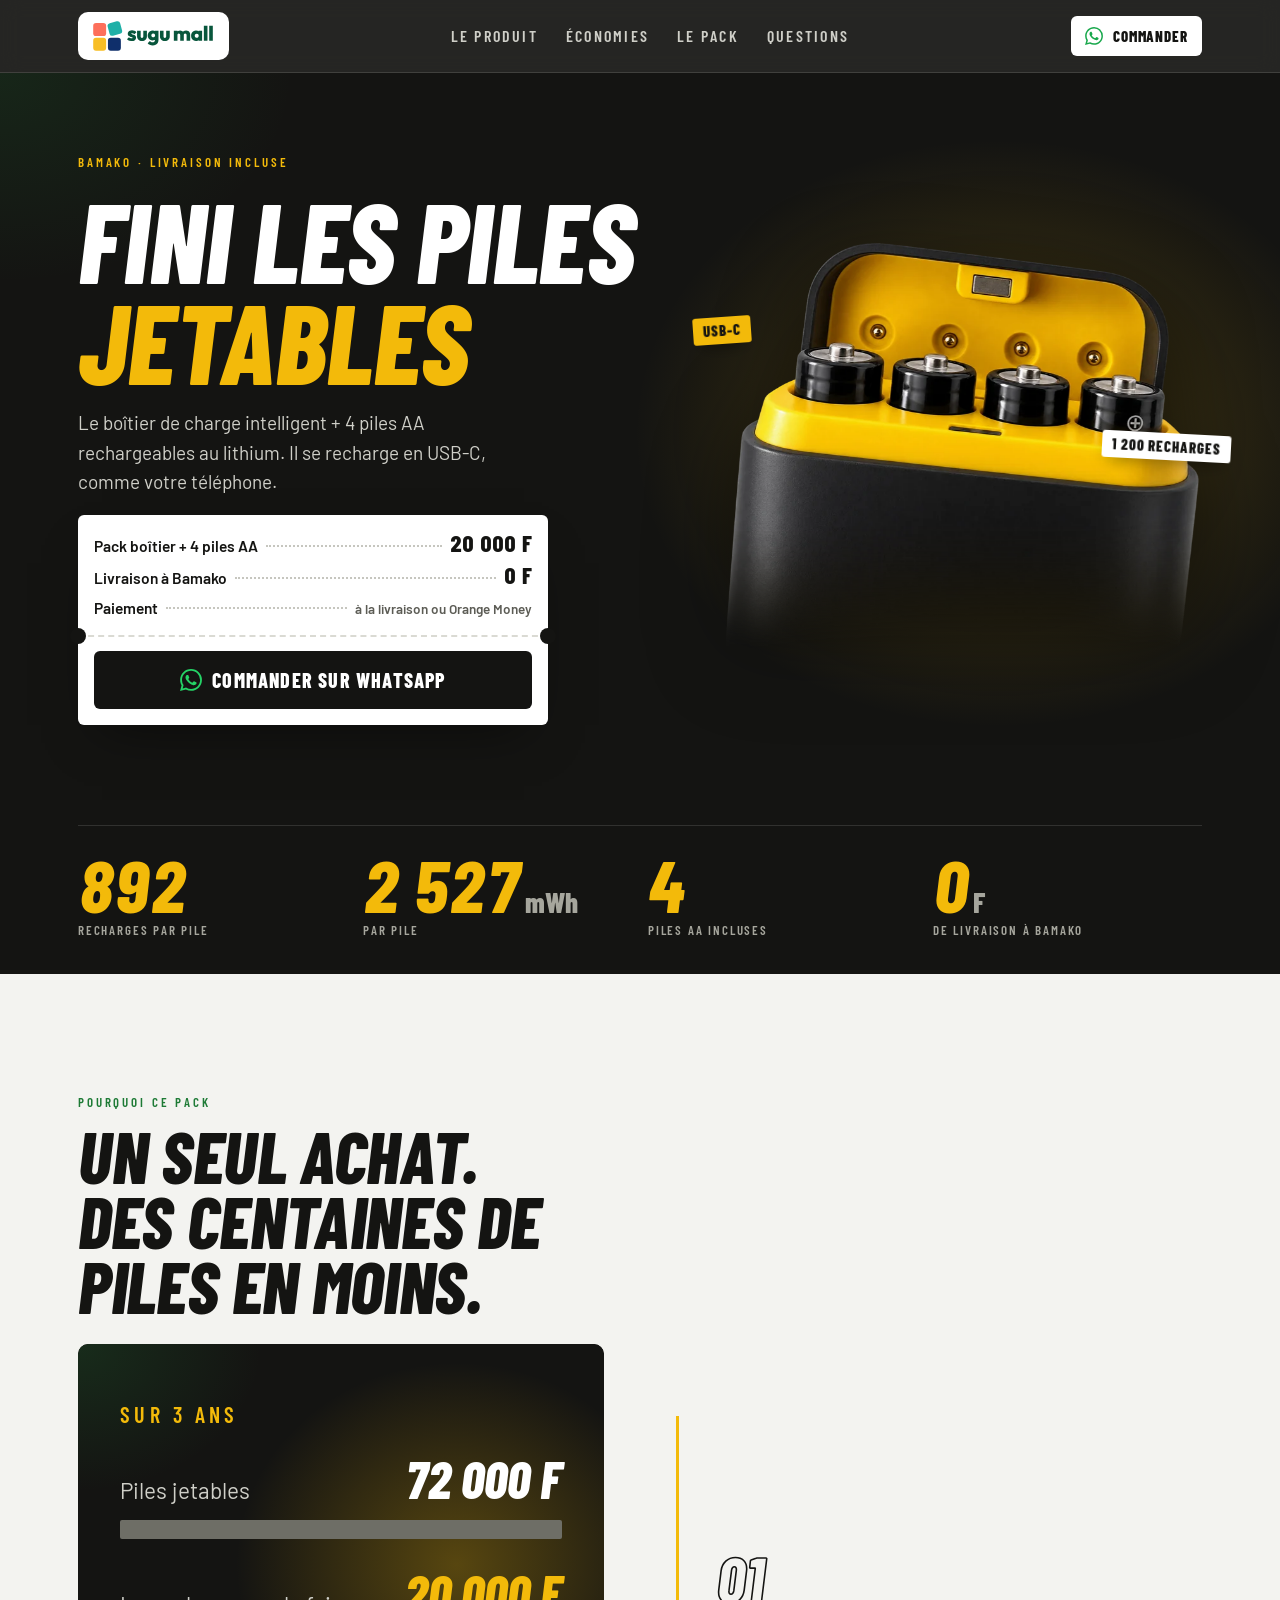
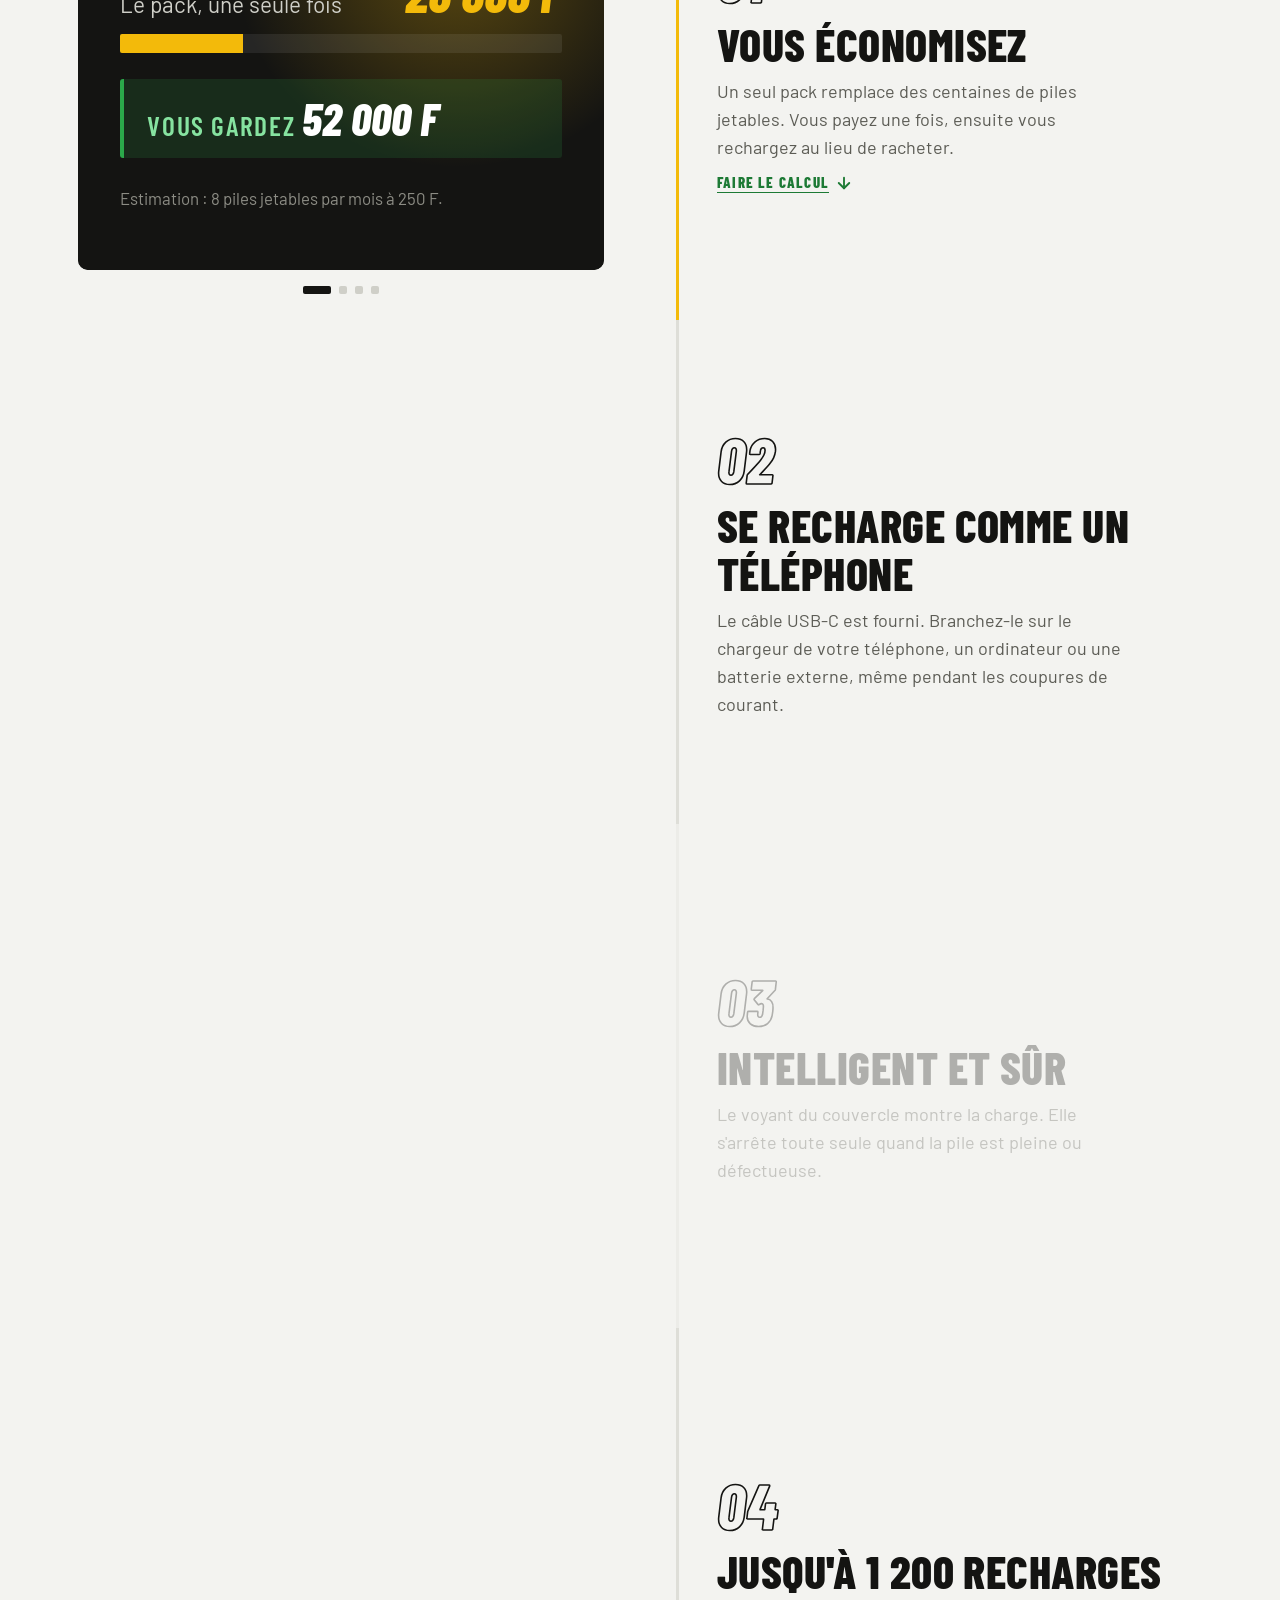
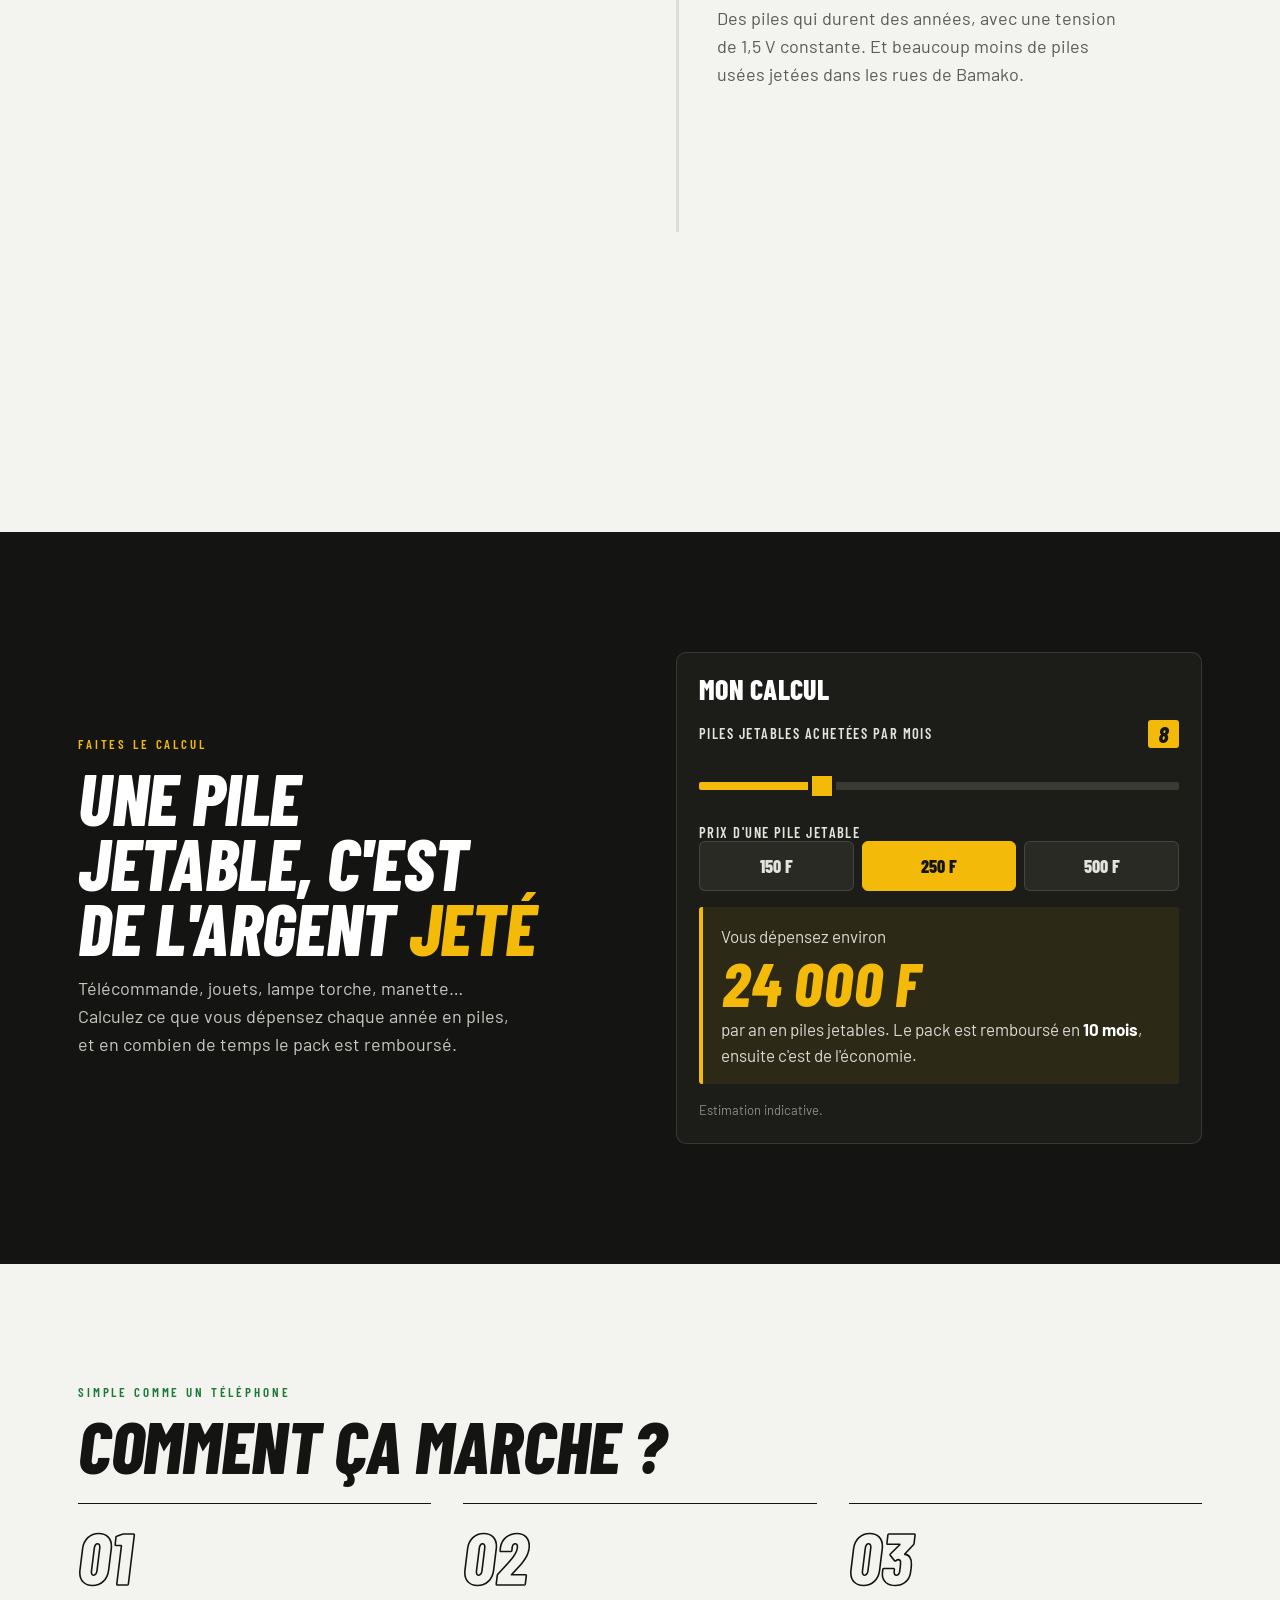
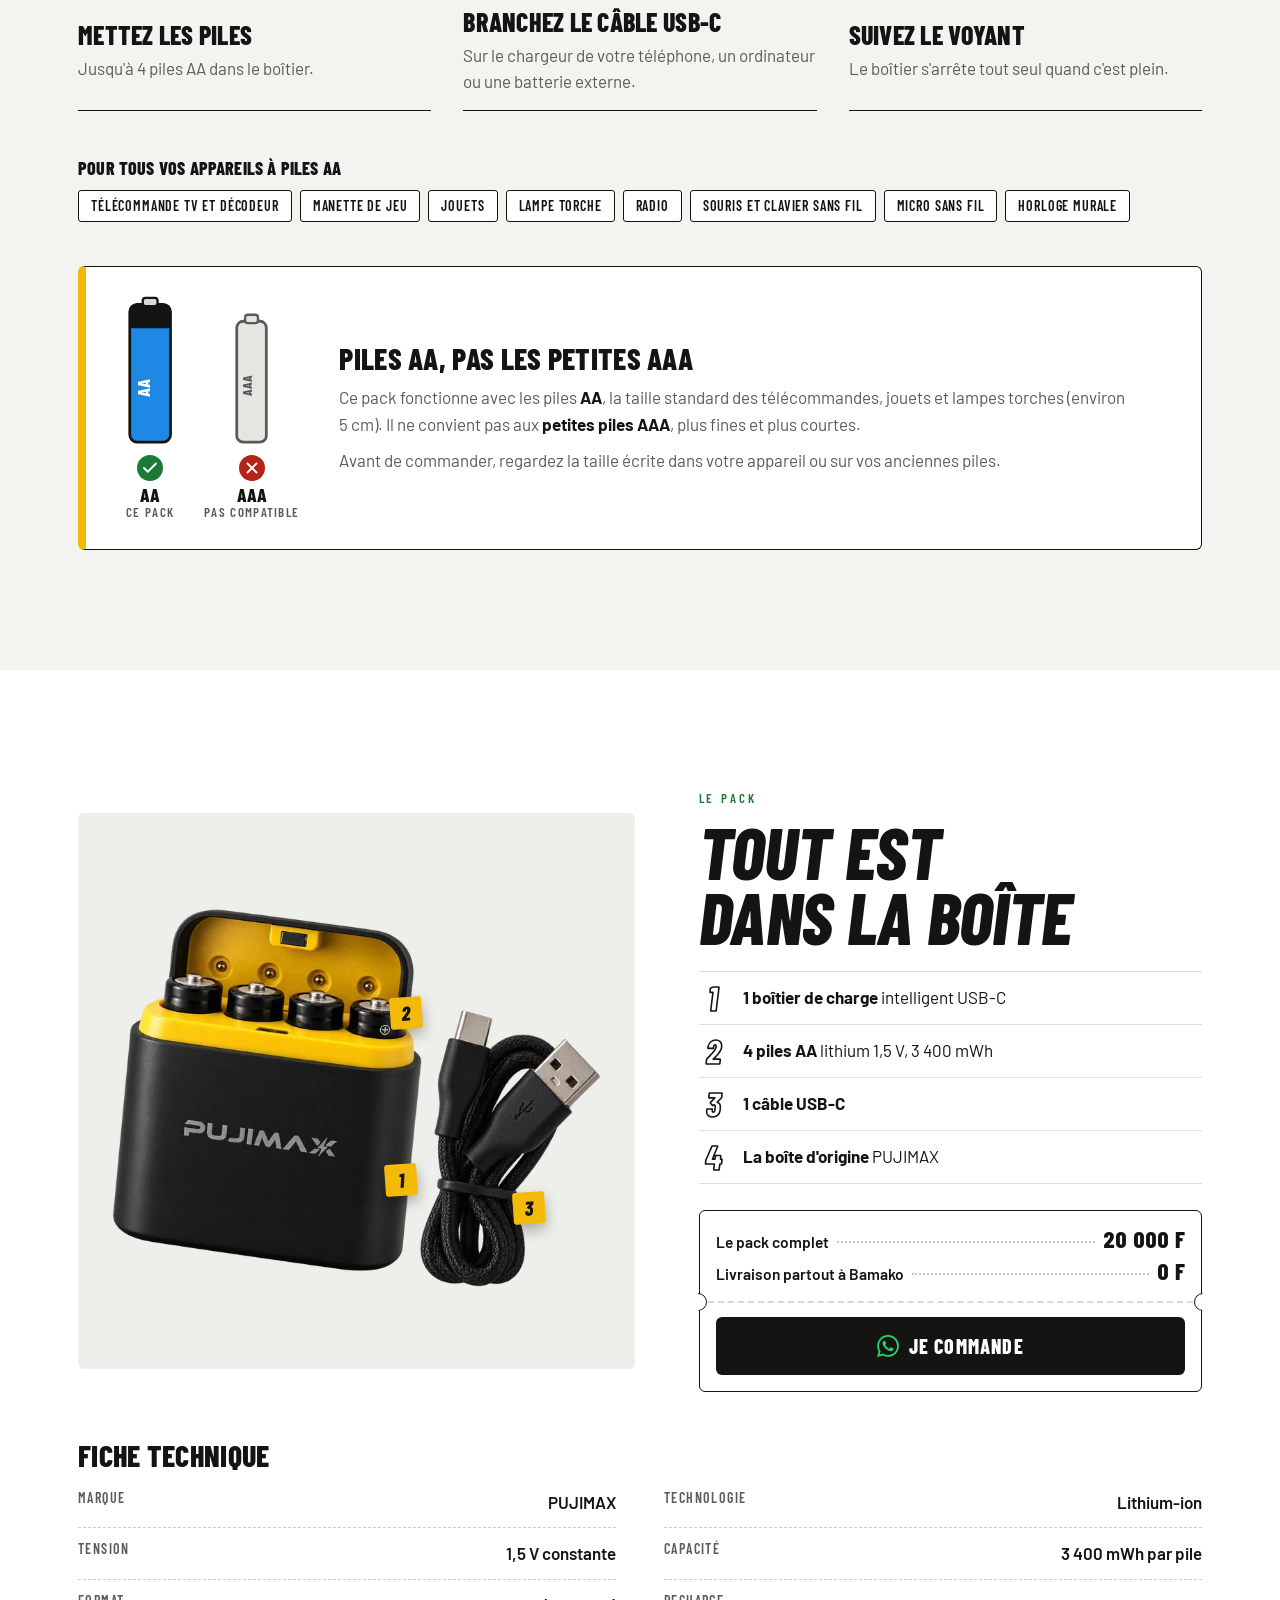
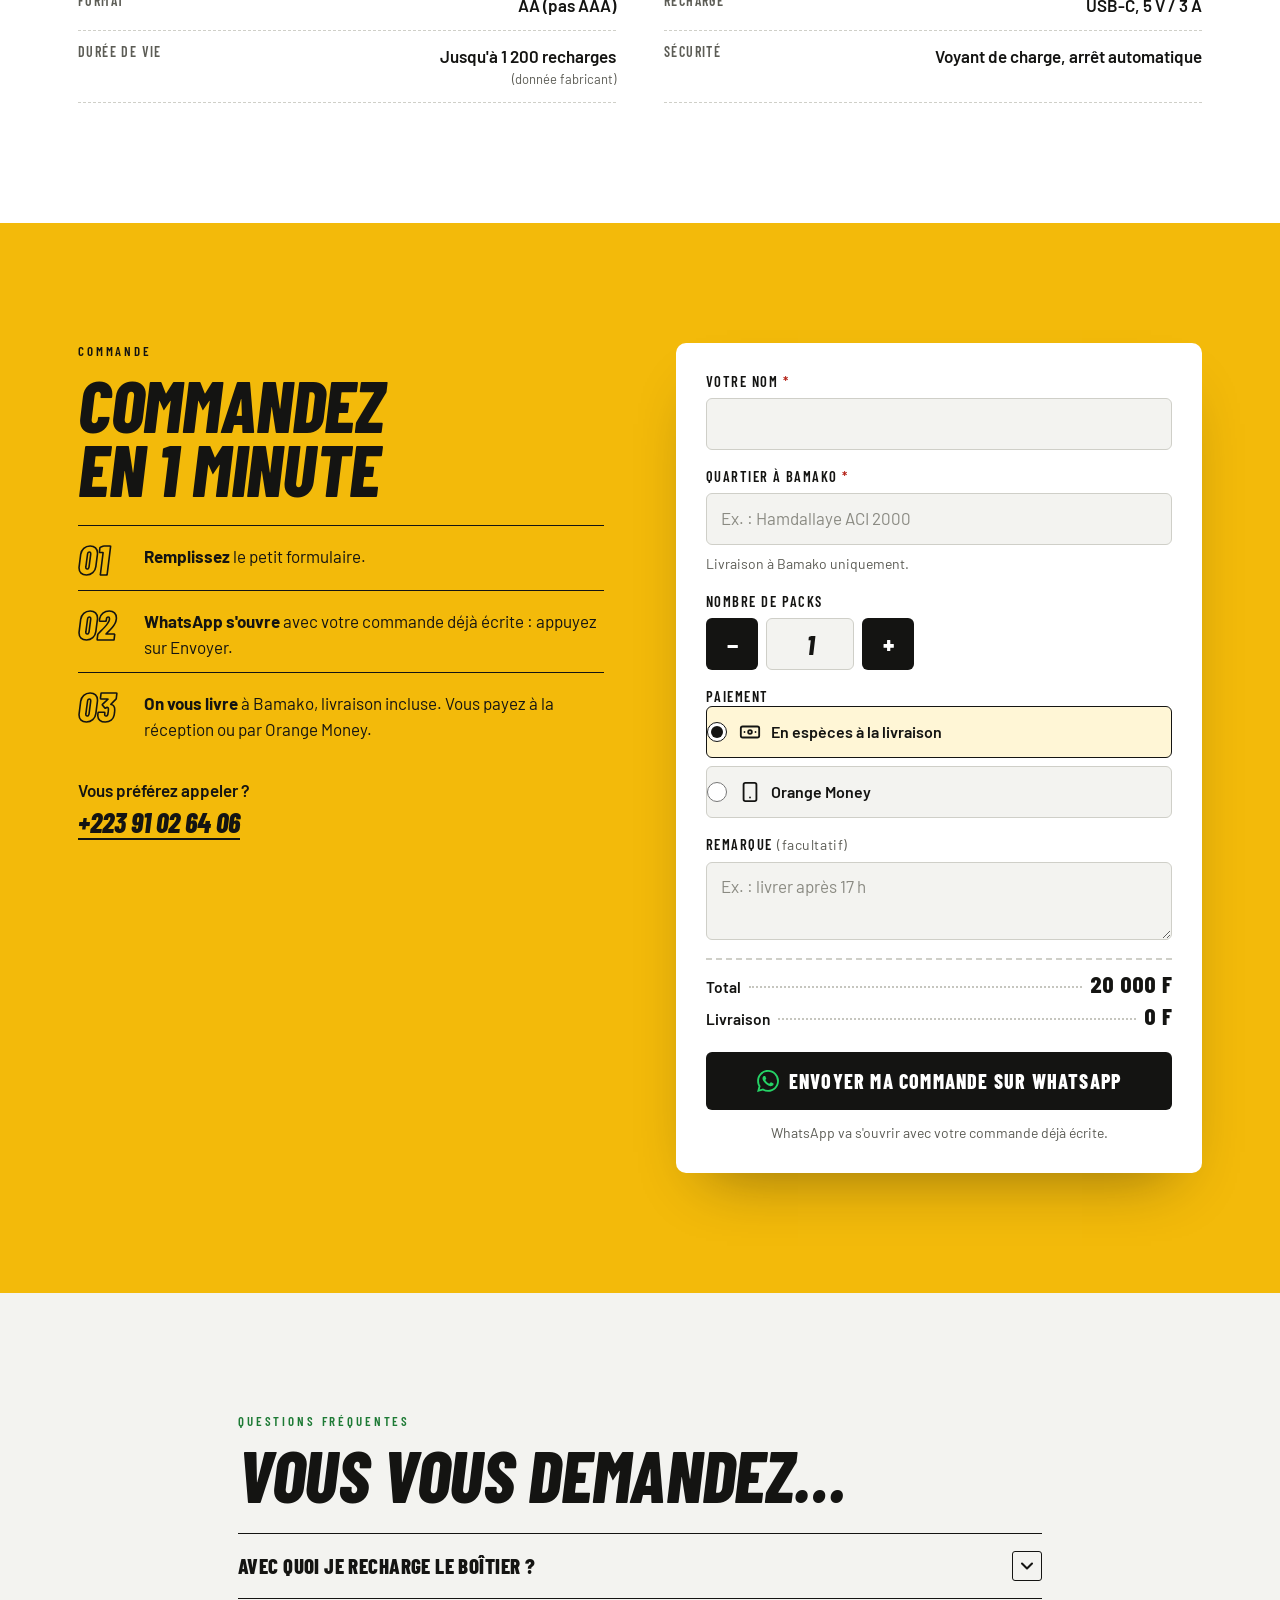
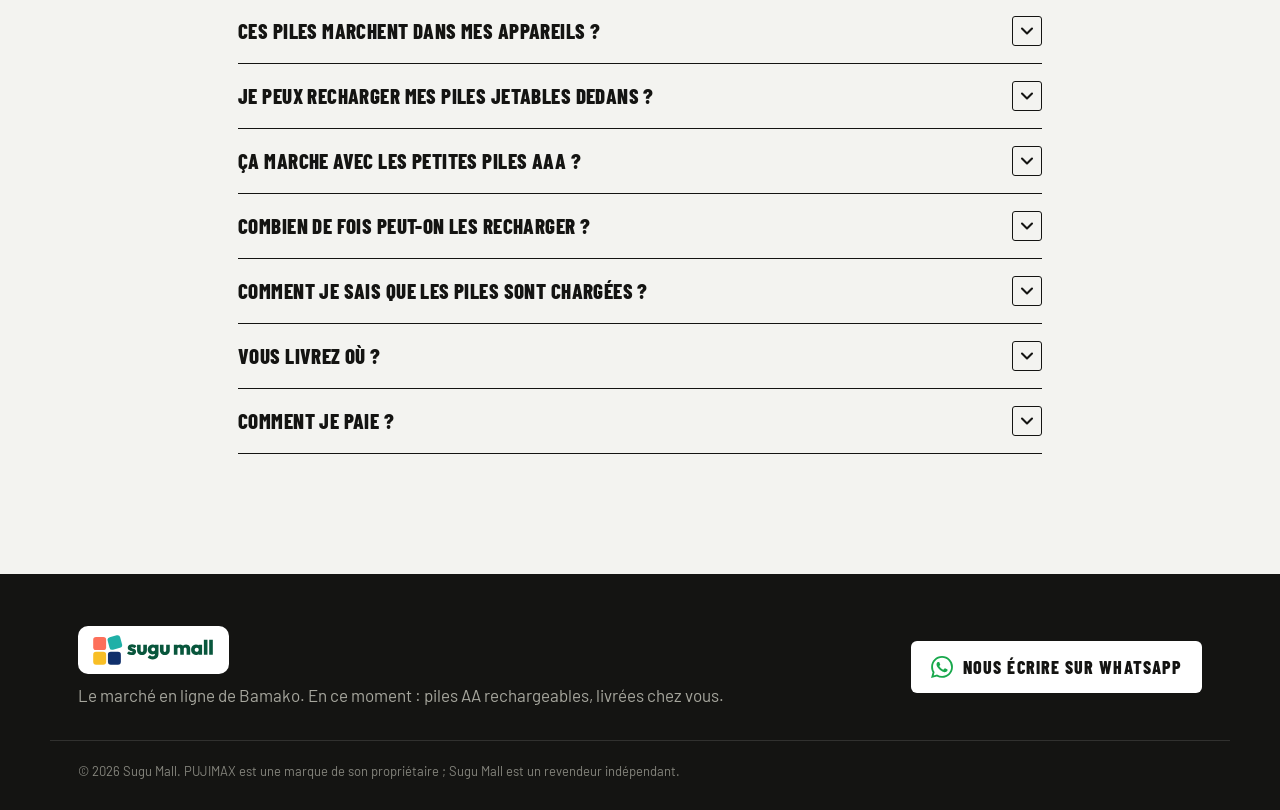
==== commit 1ab914b6: "Passage au nom Sugu Mall : logo, images studio, aperçu de partage Remplace « Batteries Bamako » part" ====
--- a/index.html
+++ b/index.html
@@ -3,7 +3,7 @@
 <head>
   <meta charset="utf-8">
   <meta name="viewport" content="width=device-width, initial-scale=1, viewport-fit=cover">
-  <title>Batteries Bamako — Piles AA rechargeables USB-C</title>
+  <title>Sugu Mall — Piles AA rechargeables USB-C</title>
   <meta name="description" content="Boîtier de charge intelligent USB-C + 4 piles AA rechargeables au lithium PUJIMAX. 20 000 F, livraison incluse à Bamako, commande sur WhatsApp.">
   <meta name="theme-color" content="#141412">
 
@@ -12,18 +12,18 @@
   <meta property="og:type" content="website">
   <meta property="og:locale" content="fr_FR">
   <meta property="og:url" content="https://sugumall.com/">
-  <meta property="og:title" content="Fini les piles jetables — Batteries Bamako">
+  <meta property="og:title" content="Fini les piles jetables — Sugu Mall">
   <meta property="og:description" content="Boîtier de charge USB-C + 4 piles AA rechargeables. 20 000 F, livraison incluse à Bamako.">
-  <meta property="og:image" content="https://sugumall.com/img/og-image.jpg">
+  <meta property="og:image" content="https://sugumall.com/img/og-sugu-mall.jpg">
   <meta property="og:image:width" content="1200">
   <meta property="og:image:height" content="630">
 
-  <link rel="icon" href="img/favicon.svg?v=2" type="image/svg+xml">
-  <link rel="preload" as="image" href="img/hero-boitier.webp" fetchpriority="high">
+  <link rel="icon" href="img/favicon.svg?v=3" type="image/svg+xml">
+  <link rel="preload" as="image" href="img/boitier-studio.webp" fetchpriority="high">
   <link rel="preconnect" href="https://fonts.googleapis.com">
   <link rel="preconnect" href="https://fonts.gstatic.com" crossorigin>
   <link rel="stylesheet" href="https://fonts.googleapis.com/css2?family=Barlow+Condensed:ital,wght@0,600;0,800;1,800&family=Barlow:wght@400;600&display=swap">
-  <link rel="stylesheet" href="styles.css?v=6">
+  <link rel="stylesheet" href="styles.css?v=7">
   <script>
     // Active les animations ; si main.js ne se charge pas, on réaffiche tout.
     document.documentElement.classList.add("js");
@@ -47,7 +47,6 @@
     <symbol id="i-alert" viewBox="0 0 24 24" fill="none" stroke="currentColor" stroke-width="2" stroke-linecap="round" stroke-linejoin="round"><circle cx="12" cy="12" r="10"/><path d="M12 8v4M12 16h.01"/></symbol>
     <symbol id="i-check" viewBox="0 0 24 24" fill="none" stroke="currentColor" stroke-width="2.5" stroke-linecap="round" stroke-linejoin="round"><path d="M20 6 9 17l-5-5"/></symbol>
     <symbol id="i-x" viewBox="0 0 24 24" fill="none" stroke="currentColor" stroke-width="2.5" stroke-linecap="round" stroke-linejoin="round"><path d="M18 6 6 18M6 6l12 12"/></symbol>
-    <symbol id="i-badge" viewBox="0 0 80 80"><circle cx="40" cy="40" r="40" fill="#2BA84A"/><rect x="35" y="15.5" width="10" height="7" rx="2.5" fill="#fff"/><rect x="28" y="20.5" width="24" height="44" rx="7" fill="#fff"/><path d="M42.5 27 33.5 44h6.5l-2.5 13 9.5-18h-6.6z" fill="#2BA84A"/></symbol>
   </defs>
 </svg>
 
@@ -55,7 +54,7 @@
 
 <header class="site-header" id="site-header">
   <div class="container site-header__inner">
-    <a class="logo" href="#" aria-label="Batteries Bamako, retour en haut"><svg class="logo__badge" aria-hidden="true"><use href="#i-badge"/></svg><span class="logo__text"><small>Batteries</small><b>Bamako</b></span></a>
+    <a class="logo" href="#" aria-label="Sugu Mall, retour en haut"><img src="img/logo-sugu-mall.svg" width="123" height="30" alt=""></a>
     <nav class="site-nav" aria-label="Navigation principale">
       <a href="#produit">Le produit</a>
       <a href="#economie">Économies</a>
@@ -89,7 +88,7 @@
       <h1 data-reveal style="--i:1">Fini les piles <span class="hl">jetables</span></h1>
 
       <div class="hero__media">
-        <img class="hero__img" id="hero-img" src="img/hero-boitier.webp" width="760" height="650" alt="Boîtier de charge PUJIMAX ouvert, intérieur jaune, avec quatre piles AA en place" fetchpriority="high">
+        <img class="hero__img" id="hero-img" src="img/boitier-studio.webp" width="760" height="650" alt="Boîtier de charge PUJIMAX ouvert, intérieur jaune, avec quatre piles AA en place" fetchpriority="high">
         <span class="sign sign--a" aria-hidden="true">USB-C</span>
         <span class="sign sign--b" aria-hidden="true">1 200 recharges</span>
       </div>
@@ -190,7 +189,7 @@
             <div class="feature__visual">
               <!-- Visuel 3 : le vrai boîtier sur fond sombre -->
               <div class="panel panel--dark panel--photo">
-                <img src="img/hero-boitier.webp" width="760" height="650" loading="lazy" decoding="async" alt="Boîtier PUJIMAX ouvert, avec le voyant de charge en haut du couvercle">
+                <img src="img/boitier-studio.webp" width="760" height="650" loading="lazy" decoding="async" alt="Boîtier PUJIMAX ouvert, avec le voyant de charge en haut du couvercle">
                 <span class="panel__chip panel__chip--a"><svg aria-hidden="true"><use href="#i-zap"/></svg> Voyant de charge</span>
                 <span class="panel__chip panel__chip--b"><svg aria-hidden="true"><use href="#i-shield"/></svg> Arrêt automatique</span>
               </div>
@@ -336,11 +335,10 @@
     <div class="container">
       <div class="pack">
         <figure class="pack__photo" data-reveal>
-          <img src="img/pack-complet.webp" width="800" height="800" loading="lazy" decoding="async" alt="Le pack complet&nbsp;: boîtier de charge PUJIMAX posé sur sa boîte, piles en place, câble USB-C sur la deuxième boîte">
-          <span class="hotspot" style="--x:77%;--y:41%">2</span>
-          <span class="hotspot" style="--x:79%;--y:57%">1</span>
-          <span class="hotspot" style="--x:37%;--y:75%">3</span>
-          <span class="hotspot" style="--x:66%;--y:86%">4</span>
+          <img src="img/pack-studio.webp" width="800" height="800" loading="lazy" decoding="async" alt="Le pack&nbsp;: boîtier de charge PUJIMAX ouvert avec ses 4 piles AA, et le câble USB-C">
+          <span class="hotspot" style="--x:59%;--y:36%">2</span>
+          <span class="hotspot" style="--x:58%;--y:66%">1</span>
+          <span class="hotspot" style="--x:81%;--y:71%">3</span>
         </figure>
 
         <div class="pack__info" data-reveal style="--i:1">
@@ -493,13 +491,13 @@
 <footer class="site-footer">
   <div class="container site-footer__inner">
     <div>
-      <a class="logo" href="#" aria-label="Batteries Bamako, retour en haut"><svg class="logo__badge" aria-hidden="true"><use href="#i-badge"/></svg><span class="logo__text"><small>Batteries</small><b>Bamako</b></span></a>
-      <p>Piles rechargeables et boîtiers de charge USB-C. Bamako, Mali.</p>
+      <a class="logo" href="#" aria-label="Sugu Mall, retour en haut"><img src="img/logo-sugu-mall.svg" width="123" height="30" alt=""></a>
+      <p>Le marché en ligne de Bamako. En ce moment&nbsp;: piles AA rechargeables, livrées chez vous.</p>
     </div>
     <a class="btn btn--white" data-wa href="#commander"><svg class="ico" aria-hidden="true"><use href="#i-wa"/></svg> Nous écrire sur WhatsApp</a>
   </div>
   <div class="container site-footer__legal">
-    <p>© <span id="annee">2026</span> Batteries Bamako. PUJIMAX est une marque de son propriétaire&nbsp;; Batteries Bamako est un revendeur indépendant.</p>
+    <p>© <span id="annee">2026</span> Sugu Mall. PUJIMAX est une marque de son propriétaire&nbsp;; Sugu Mall est un revendeur indépendant.</p>
   </div>
 </footer>
 
@@ -509,6 +507,6 @@
   <a class="btn btn--white" href="#commander" tabindex="-1"><svg class="ico" aria-hidden="true"><use href="#i-wa"/></svg> Commander</a>
 </div>
 
-<script src="main.js?v=7" defer></script>
+<script src="main.js?v=8" defer></script>
 </body>
 </html>
--- a/styles.css
+++ b/styles.css
@@ -1,5 +1,5 @@
 /* =========================================================
-   Batteries Bamako — page de vente
+   Sugu Mall — page de vente
    Direction « Signalétique » : typo étroite et penchée comme
    les emballages de piles (Barlow Condensed), prix en ticket.
    Couleurs du produit : noir mat, jaune de l'intérieur, vert PUJIMAX.
@@ -156,11 +156,12 @@
 }
 .site-header__inner { display: flex; align-items: center; justify-content: space-between; gap: 16px; min-height: var(--header-h); }
 
-.logo { display: inline-flex; align-items: center; gap: 10px; min-height: 44px; color: #fff; text-decoration: none; }
-.logo__badge { width: 36px; height: 36px; flex: none; }
-.logo__text { display: grid; }
-.logo__text small { margin-bottom: 3px; color: #7FE09A; font: 600 10.5px/1 var(--font-cond); letter-spacing: .34em; text-transform: uppercase; }
-.logo__text b { font: italic 800 25px/.85 var(--font-cond); letter-spacing: .01em; text-transform: uppercase; }
+/* Logo Sugu Mall : nom vert sur plaque blanche, comme sur les visuels */
+.logo {
+  display: inline-flex; align-items: center; min-height: 44px; padding: 0 12px;
+  background: #fff; border-radius: 10px; text-decoration: none;
+}
+.logo img { display: block; width: auto; height: 26px; }
 
 .site-nav { display: none; gap: 28px; }
 .site-nav a {
@@ -626,6 +627,8 @@
 
 @media (min-width: 960px) {
   :root { --header-h: 72px; }
+  .logo { min-height: 48px; padding: 0 14px; }
+  .logo img { height: 30px; }
   .site-nav { display: flex; }
   .site-header__cta { display: inline-flex; }
   .menu-btn, .menu { display: none !important; }
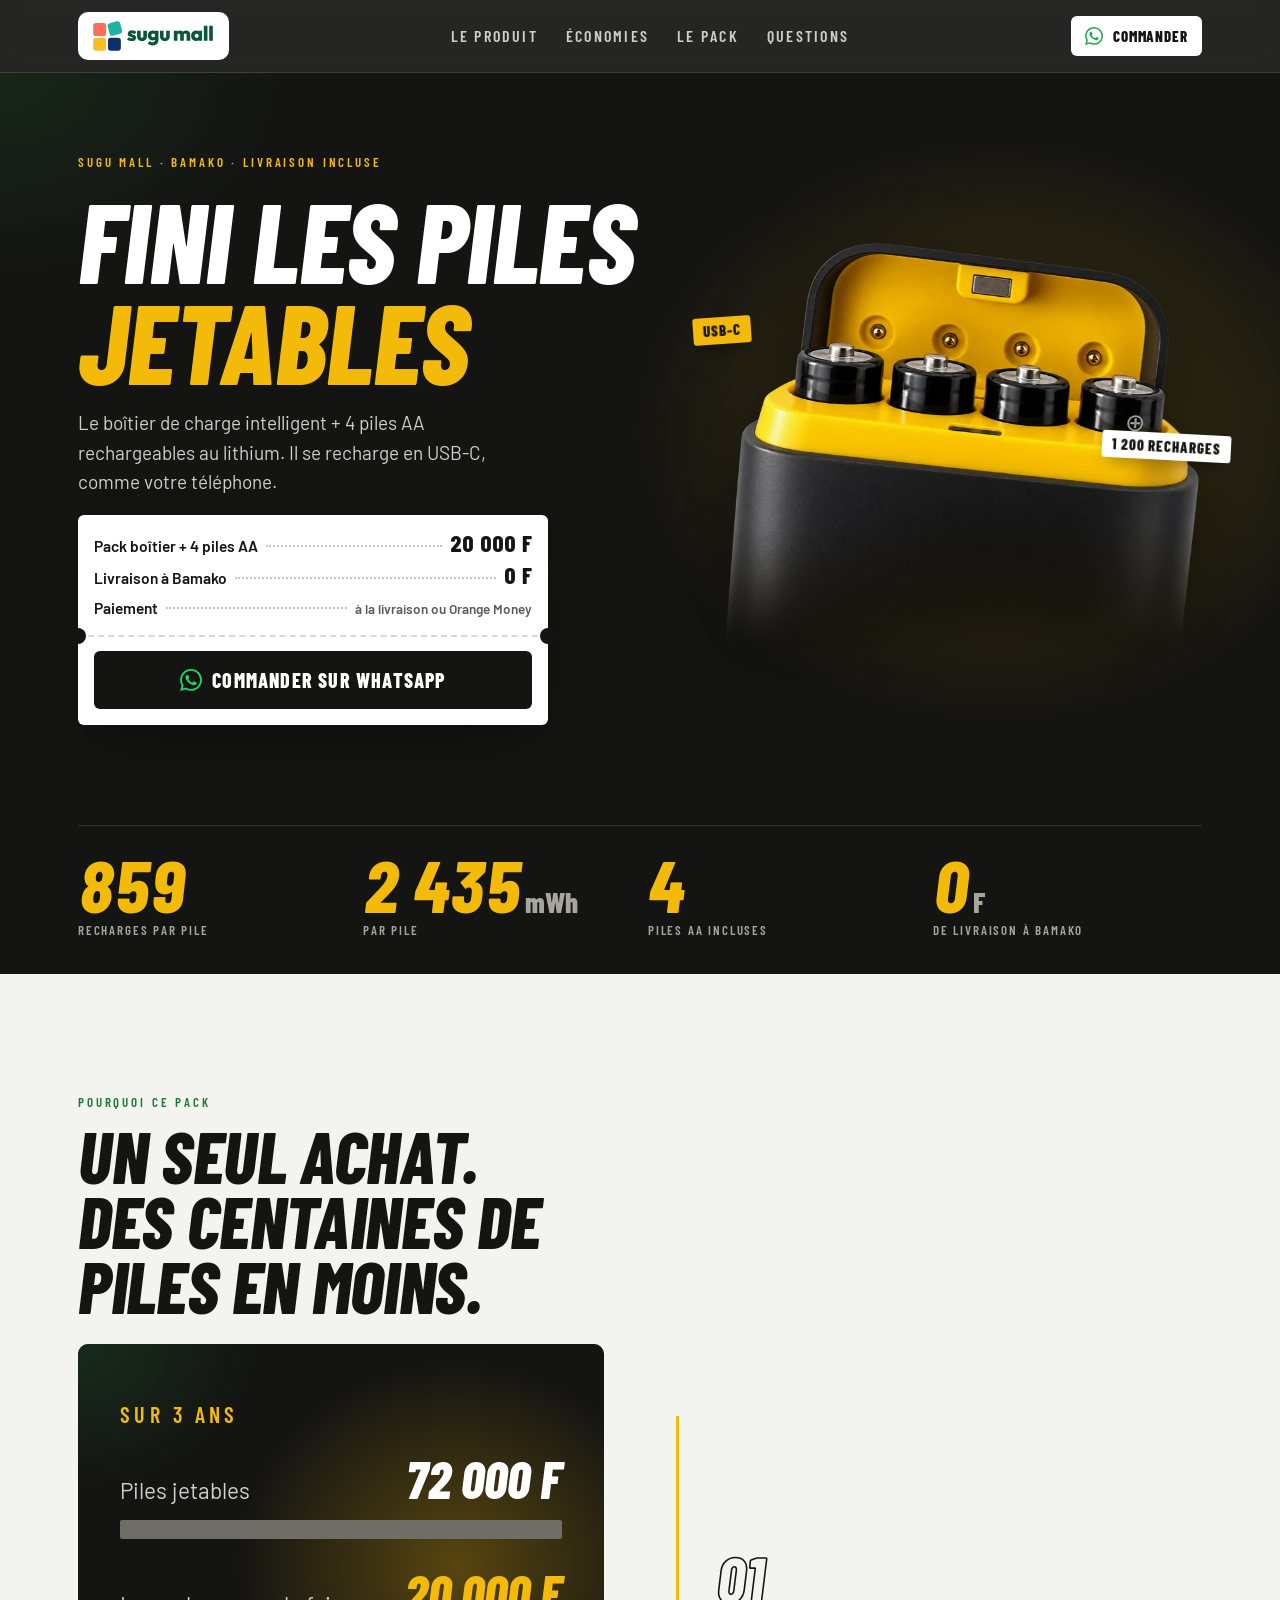
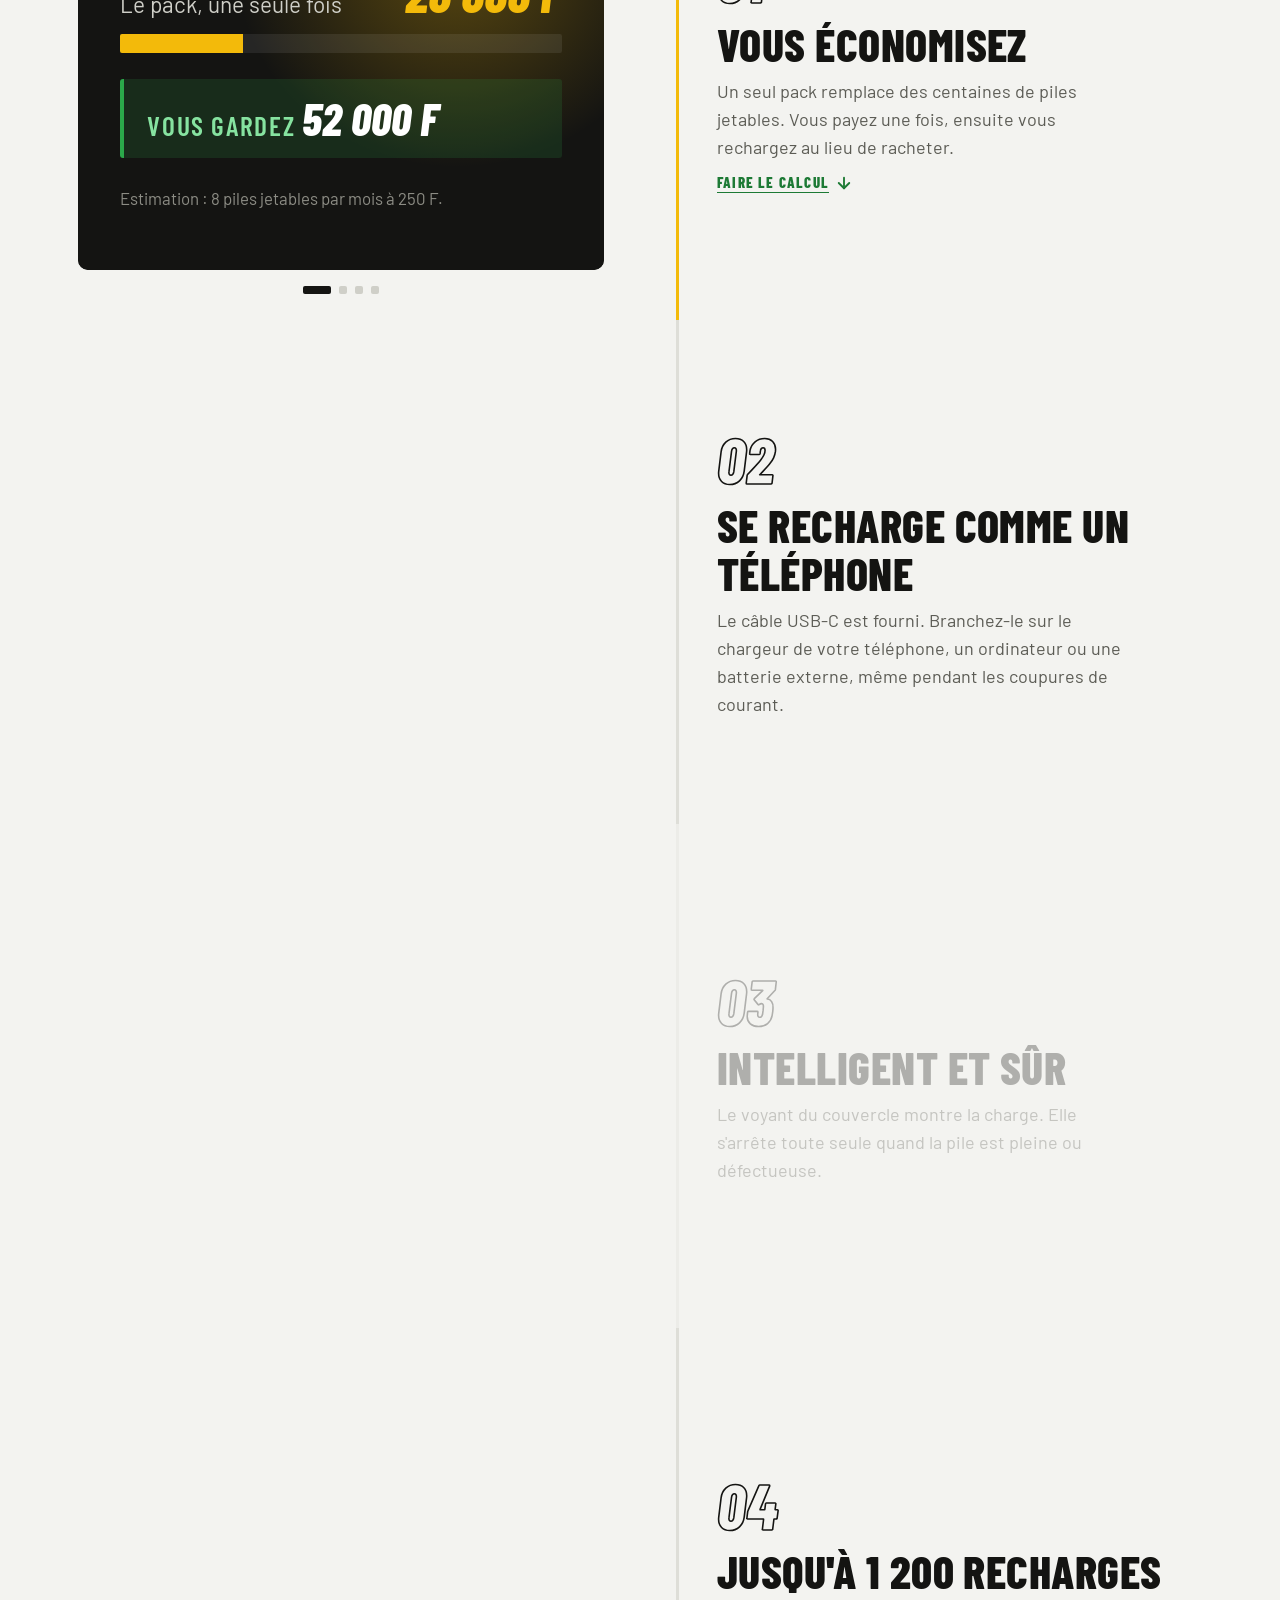
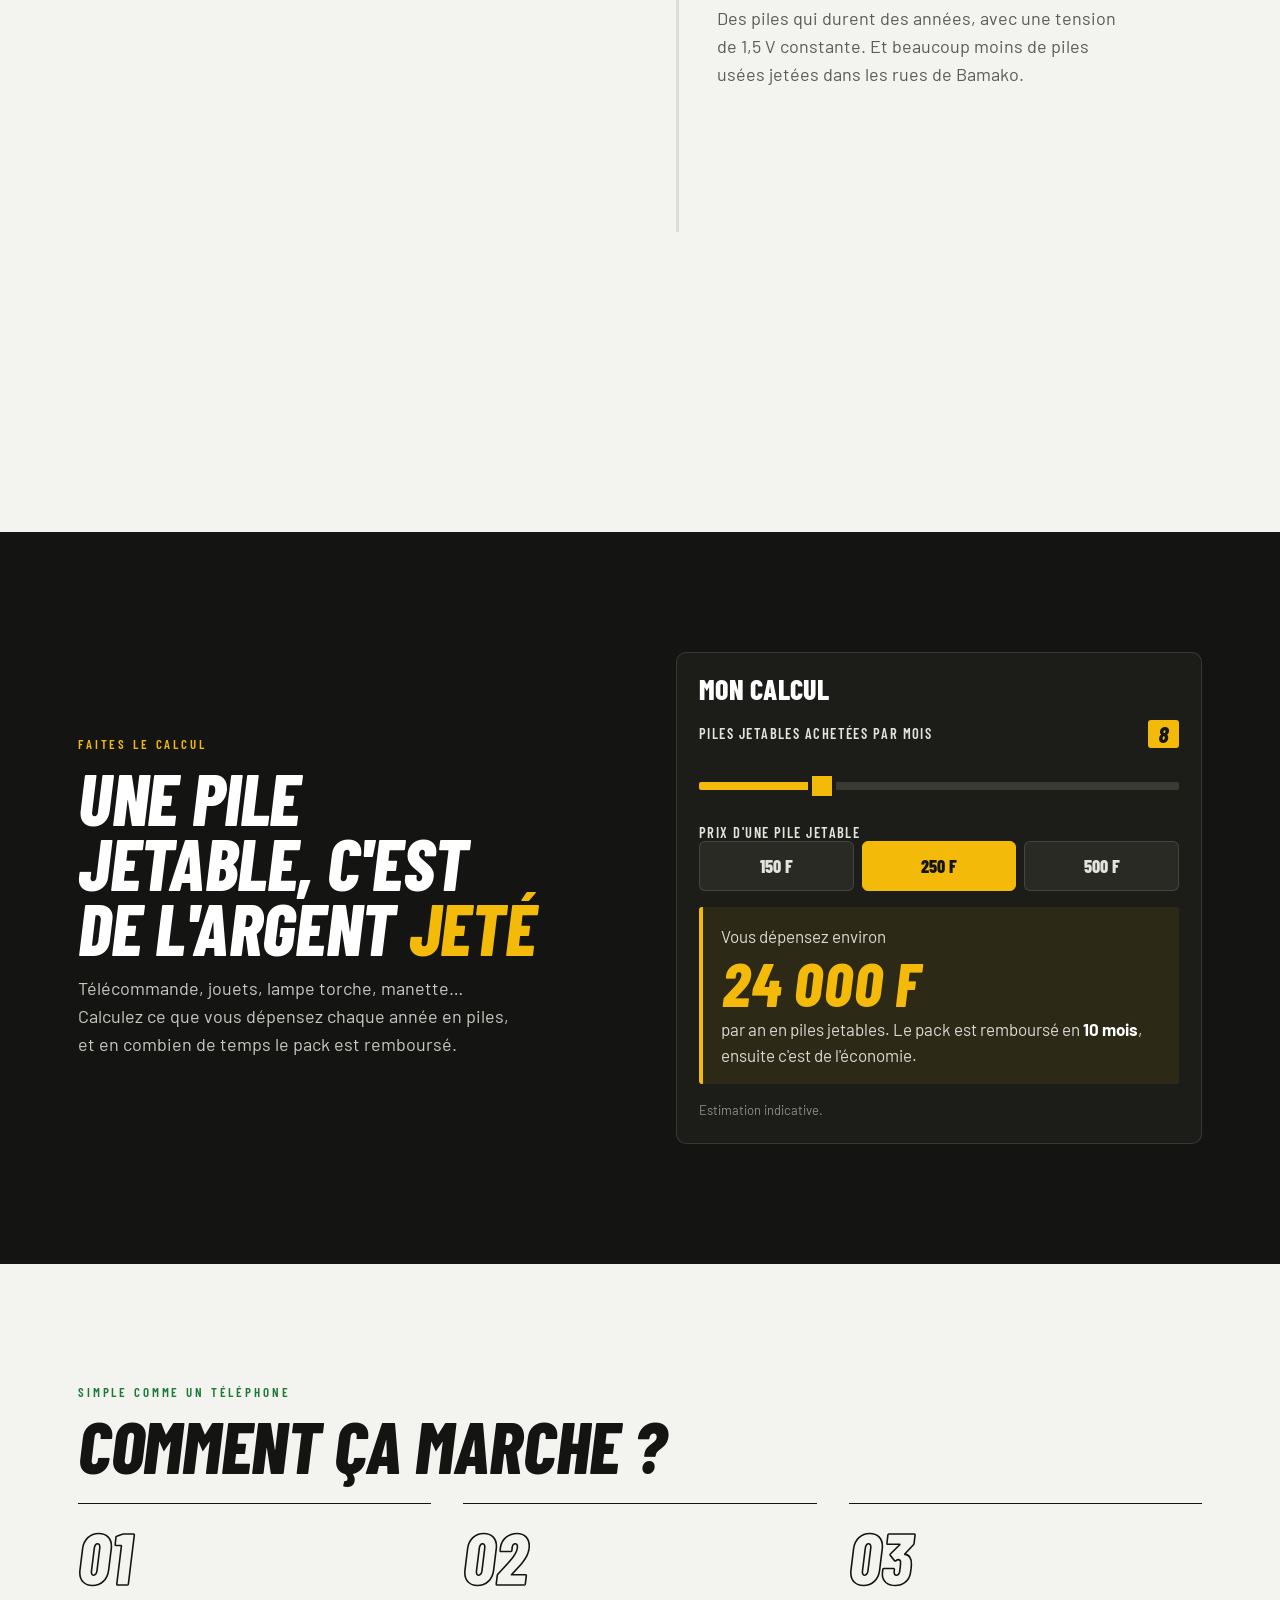
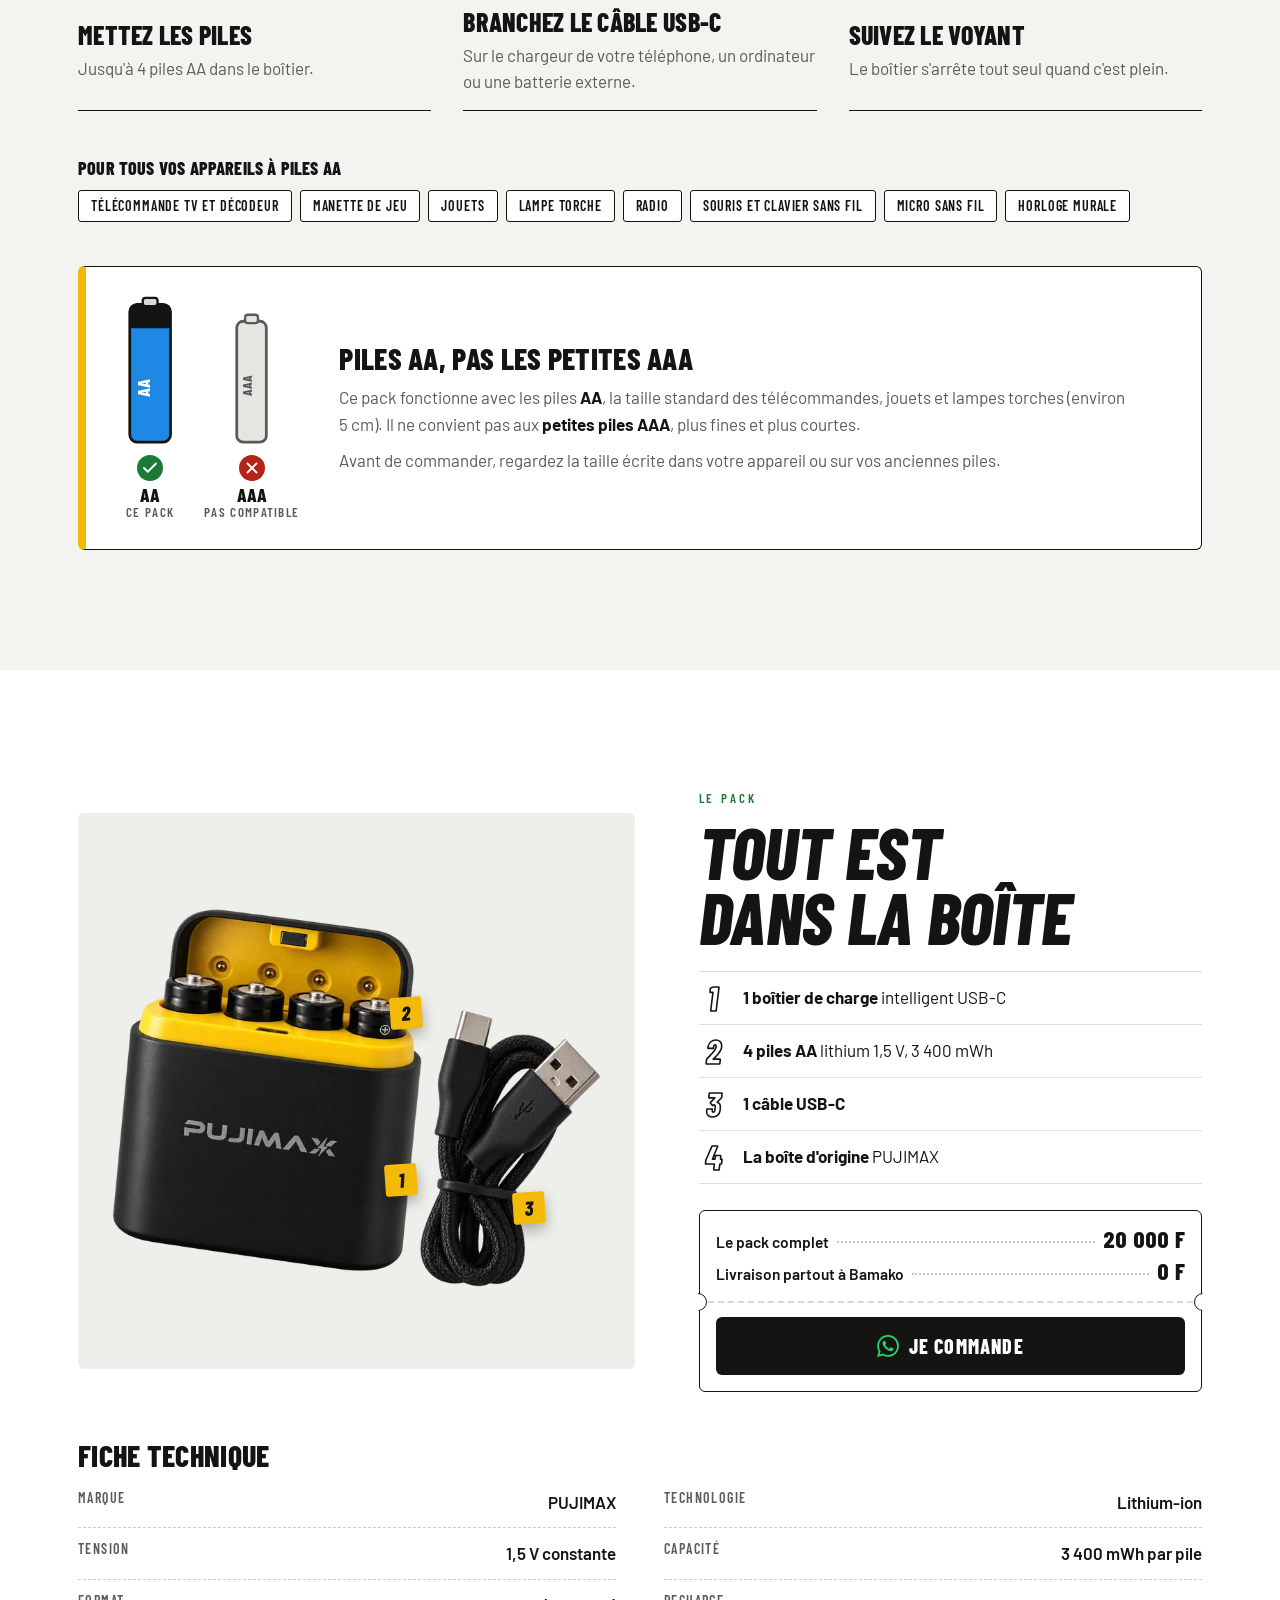
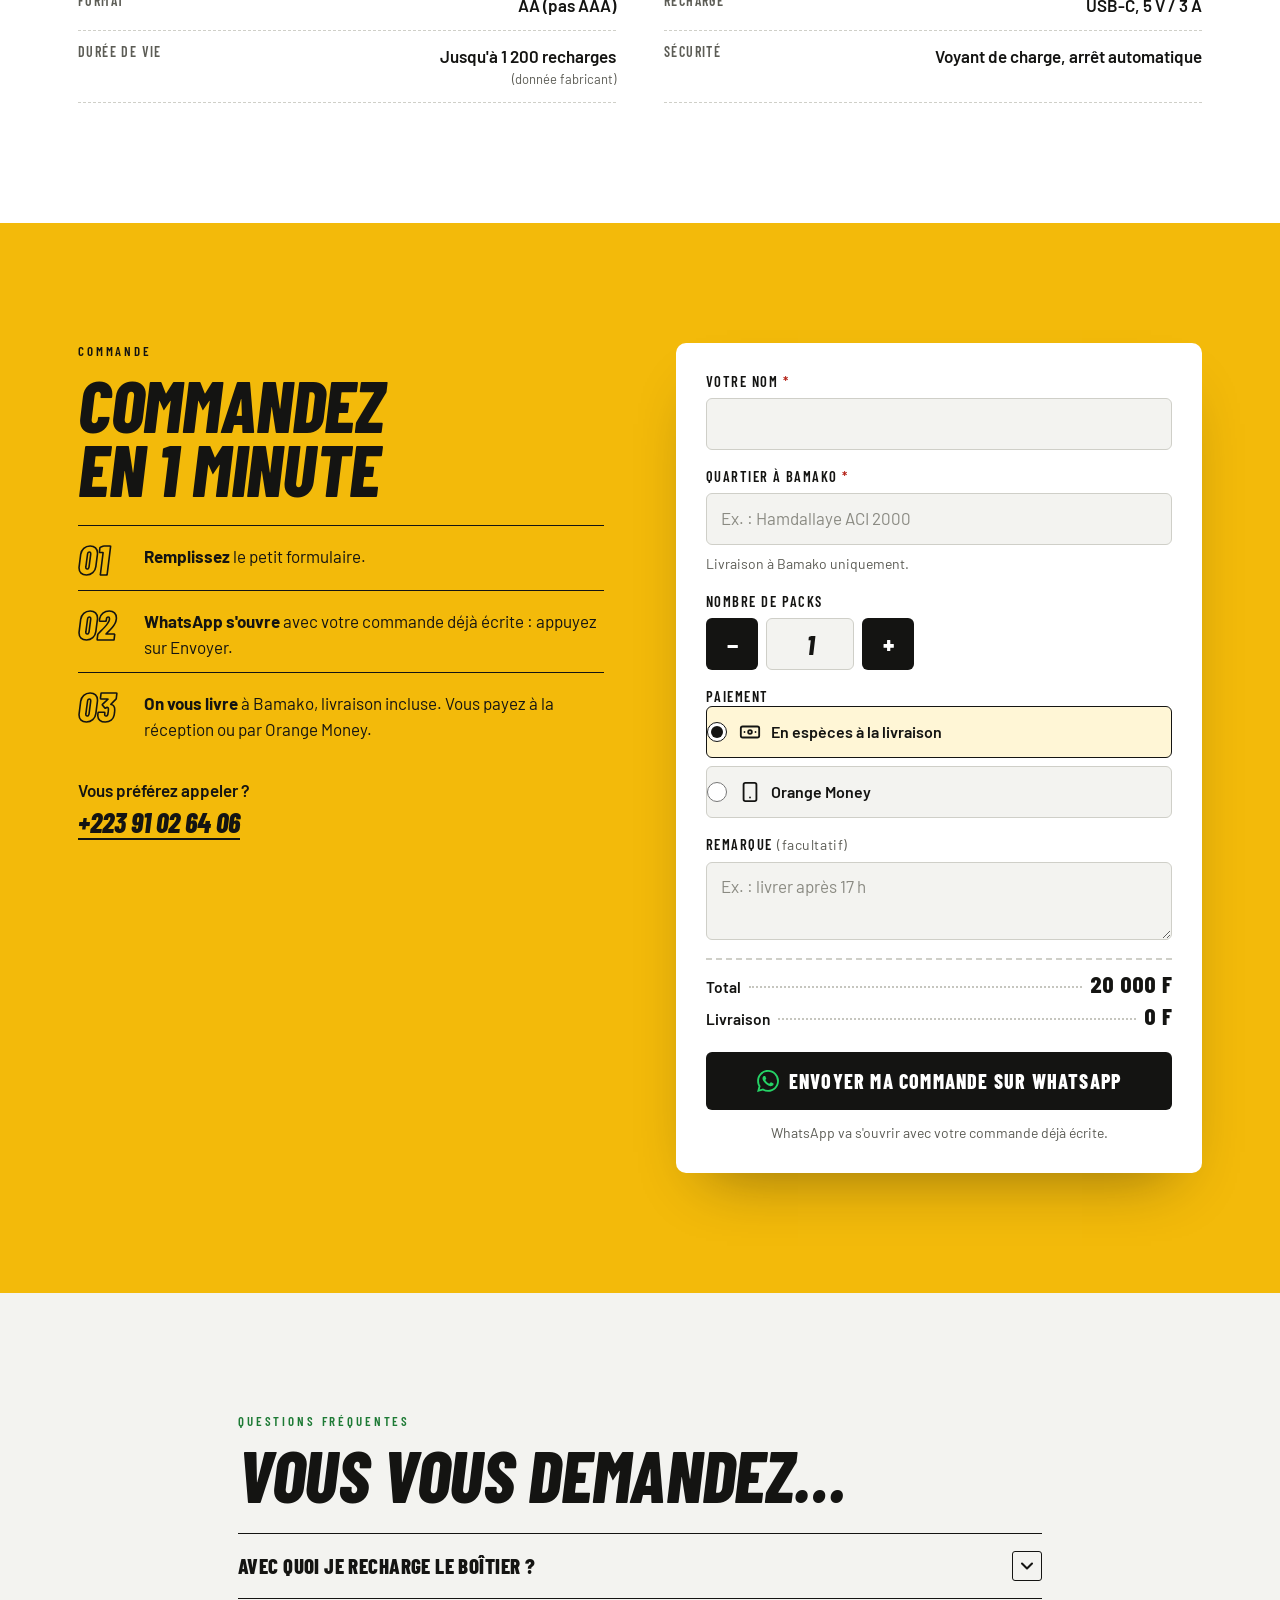
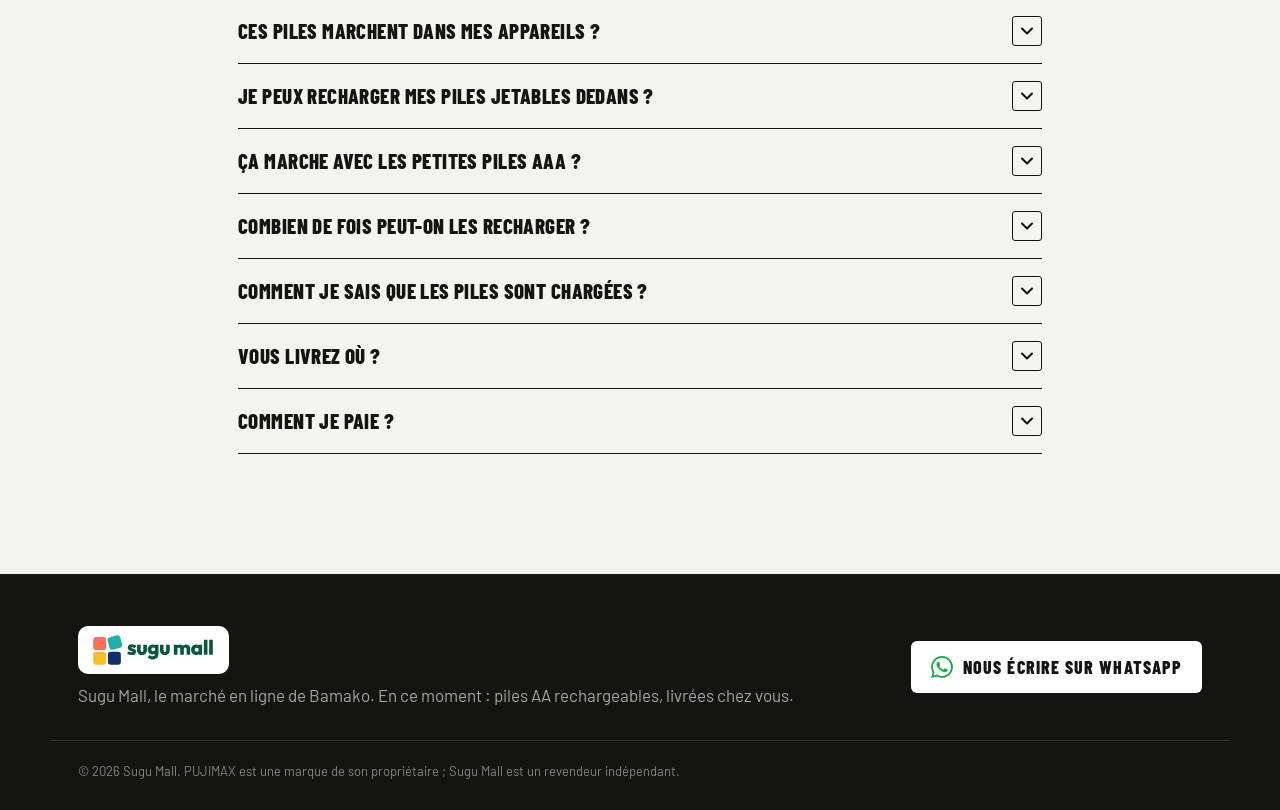
==== commit 85a9a7b8: "Référencement : nom Sugu Mall dans le titre, canonical, fiche Google, robots.txt et plan du site - t" ====
--- a/index.html
+++ b/index.html
@@ -3,27 +3,89 @@
 <head>
   <meta charset="utf-8">
   <meta name="viewport" content="width=device-width, initial-scale=1, viewport-fit=cover">
-  <title>Sugu Mall — Piles AA rechargeables USB-C</title>
-  <meta name="description" content="Boîtier de charge intelligent USB-C + 4 piles AA rechargeables au lithium PUJIMAX. 20 000 F, livraison incluse à Bamako, commande sur WhatsApp.">
+  <title>Sugu Mall — Piles AA rechargeables USB-C livrées à Bamako</title>
+  <meta name="description" content="Sugu Mall, le marché en ligne de Bamako : boîtier de charge USB-C + 4 piles AA rechargeables PUJIMAX. 20 000 F, livraison incluse, commande sur WhatsApp.">
+  <link rel="canonical" href="https://sugumall.com/">
   <meta name="theme-color" content="#141412">
 
   <!-- Aperçu quand le lien est partagé sur WhatsApp / Facebook.
        Si le site change d'adresse (nom de domaine), mettre à jour og:url et og:image. -->
   <meta property="og:type" content="website">
   <meta property="og:locale" content="fr_FR">
+  <meta property="og:site_name" content="Sugu Mall">
   <meta property="og:url" content="https://sugumall.com/">
   <meta property="og:title" content="Fini les piles jetables — Sugu Mall">
   <meta property="og:description" content="Boîtier de charge USB-C + 4 piles AA rechargeables. 20 000 F, livraison incluse à Bamako.">
   <meta property="og:image" content="https://sugumall.com/img/og-sugu-mall.jpg">
   <meta property="og:image:width" content="1200">
   <meta property="og:image:height" content="630">
+  <meta property="og:image:alt" content="Sugu Mall : boîtier de charge USB-C et 4 piles AA rechargeables, 20 000 F livraison incluse à Bamako">
+  <meta name="twitter:card" content="summary_large_image">
+
+  <!-- Fiche pour Google (nom du site, boutique, produit).
+       Si le prix, le numéro WhatsApp ou le stock changent, les mettre à jour ici aussi (main.js ne touche pas ce bloc). -->
+  <script type="application/ld+json">
+  {
+    "@context": "https://schema.org",
+    "@graph": [
+      {
+        "@type": "WebSite",
+        "@id": "https://sugumall.com/#site",
+        "url": "https://sugumall.com/",
+        "name": "Sugu Mall",
+        "alternateName": ["sugumall", "sugumall.com"],
+        "inLanguage": "fr",
+        "publisher": { "@id": "https://sugumall.com/#boutique" }
+      },
+      {
+        "@type": "OnlineStore",
+        "@id": "https://sugumall.com/#boutique",
+        "name": "Sugu Mall",
+        "alternateName": "sugumall",
+        "url": "https://sugumall.com/",
+        "logo": "https://sugumall.com/img/logo-sugu-mall-carre.png",
+        "image": "https://sugumall.com/img/og-sugu-mall.jpg",
+        "description": "Sugu Mall, le marché en ligne de Bamako. Commande sur WhatsApp, livraison partout à Bamako, paiement à la livraison ou par Orange Money.",
+        "telephone": "+22391026406",
+        "address": { "@type": "PostalAddress", "addressLocality": "Bamako", "addressCountry": "ML" },
+        "areaServed": { "@type": "City", "name": "Bamako" },
+        "contactPoint": {
+          "@type": "ContactPoint",
+          "contactType": "customer service",
+          "telephone": "+22391026406",
+          "url": "https://wa.me/22391026406",
+          "areaServed": "ML",
+          "availableLanguage": "fr"
+        },
+        "sameAs": ["https://www.facebook.com/profile.php?id=61595785272028"]
+      },
+      {
+        "@type": "Product",
+        "@id": "https://sugumall.com/#pack",
+        "name": "Pack boîtier de charge USB-C + 4 piles AA rechargeables PUJIMAX",
+        "description": "Boîtier de charge intelligent USB-C, 4 piles AA rechargeables lithium 1,5 V (3 400 mWh, jusqu'à 1 200 recharges) et câble USB-C. Livraison incluse à Bamako.",
+        "image": ["https://sugumall.com/img/boitier-studio.webp", "https://sugumall.com/img/pack-studio.webp"],
+        "brand": { "@type": "Brand", "name": "PUJIMAX" },
+        "offers": {
+          "@type": "Offer",
+          "url": "https://sugumall.com/",
+          "price": "20000",
+          "priceCurrency": "XOF",
+          "availability": "https://schema.org/InStock",
+          "itemCondition": "https://schema.org/NewCondition",
+          "seller": { "@id": "https://sugumall.com/#boutique" }
+        }
+      }
+    ]
+  }
+  </script>
 
   <link rel="icon" href="img/favicon.svg?v=3" type="image/svg+xml">
   <link rel="preload" as="image" href="img/boitier-studio.webp" fetchpriority="high">
   <link rel="preconnect" href="https://fonts.googleapis.com">
   <link rel="preconnect" href="https://fonts.gstatic.com" crossorigin>
   <link rel="stylesheet" href="https://fonts.googleapis.com/css2?family=Barlow+Condensed:ital,wght@0,600;0,800;1,800&family=Barlow:wght@400;600&display=swap">
-  <link rel="stylesheet" href="styles.css?v=7">
+  <link rel="stylesheet" href="styles.css?v=8">
   <script>
     // Active les animations ; si main.js ne se charge pas, on réaffiche tout.
     document.documentElement.classList.add("js");
@@ -84,8 +146,7 @@
   <section class="hero">
     <div class="hero__glow" aria-hidden="true"></div>
     <div class="container hero__grid">
-      <p class="hero__tag" data-reveal>Bamako · Livraison incluse</p>
-      <h1 data-reveal style="--i:1">Fini les piles <span class="hl">jetables</span></h1>
+      <h1 data-reveal><span class="hero__tag">Sugu Mall · Bamako · Livraison incluse</span> Fini les piles <span class="hl">jetables</span></h1>
 
       <div class="hero__media">
         <img class="hero__img" id="hero-img" src="img/boitier-studio.webp" width="760" height="650" alt="Boîtier de charge PUJIMAX ouvert, intérieur jaune, avec quatre piles AA en place" fetchpriority="high">
@@ -492,7 +553,7 @@
   <div class="container site-footer__inner">
     <div>
       <a class="logo" href="#" aria-label="Sugu Mall, retour en haut"><img src="img/logo-sugu-mall.svg" width="123" height="30" alt=""></a>
-      <p>Le marché en ligne de Bamako. En ce moment&nbsp;: piles AA rechargeables, livrées chez vous.</p>
+      <p>Sugu Mall, le marché en ligne de Bamako. En ce moment&nbsp;: piles AA rechargeables, livrées chez vous.</p>
     </div>
     <a class="btn btn--white" data-wa href="#commander"><svg class="ico" aria-hidden="true"><use href="#i-wa"/></svg> Nous écrire sur WhatsApp</a>
   </div>
--- a/styles.css
+++ b/styles.css
@@ -210,7 +210,8 @@
     radial-gradient(420px 300px at 0% 0%, rgba(43, 168, 74, .12), transparent 70%);
 }
 .hero__grid { position: relative; display: grid; gap: 14px; }
-.hero__tag { color: var(--yellow); font: 600 13px/1.2 var(--font-cond); letter-spacing: .22em; text-transform: uppercase; }
+/* Petite ligne au-dessus du grand titre, dans le h1 (le nom Sugu Mall doit être dans le titre pour Google) */
+.hero__tag { display: block; margin-bottom: 14px; color: var(--yellow); font: 600 13px/1.2 var(--font-cond); letter-spacing: .22em; text-transform: uppercase; }
 .hero__lead { color: #CFCFC8; font-size: 15.5px; max-width: 38ch; margin-top: 8px; }
 
 .hero__media { position: relative; justify-self: center; width: min(76%, 320px); margin: 2px 0 -46px; z-index: 0; }
@@ -639,11 +640,11 @@
     align-content: center; min-height: min(640px, calc(100svh - var(--header-h) - 160px));
   }
   .hero__grid > * { grid-column: 1; }
-  .hero__tag { grid-row: 1; }
-  .hero__grid h1 { grid-row: 2; }
-  .hero__lead { grid-row: 3; font-size: 19px; margin: 0; }
-  .hero__ticket { grid-row: 4; max-width: 470px; }
-  .hero__media { grid-column: 2; grid-row: 1 / span 5; align-self: center; width: min(100%, 500px); margin: 0; }
+  .hero__tag { margin-bottom: 18px; }
+  .hero__grid h1 { grid-row: 1; }
+  .hero__lead { grid-row: 2; font-size: 19px; margin: 0; }
+  .hero__ticket { grid-row: 3; max-width: 470px; }
+  .hero__media { grid-column: 2; grid-row: 1 / span 4; align-self: center; width: min(100%, 500px); margin: 0; }
   .sign--a { left: -6%; }
   .sign--b { right: -6%; }
   .stats { margin-top: 56px; }
